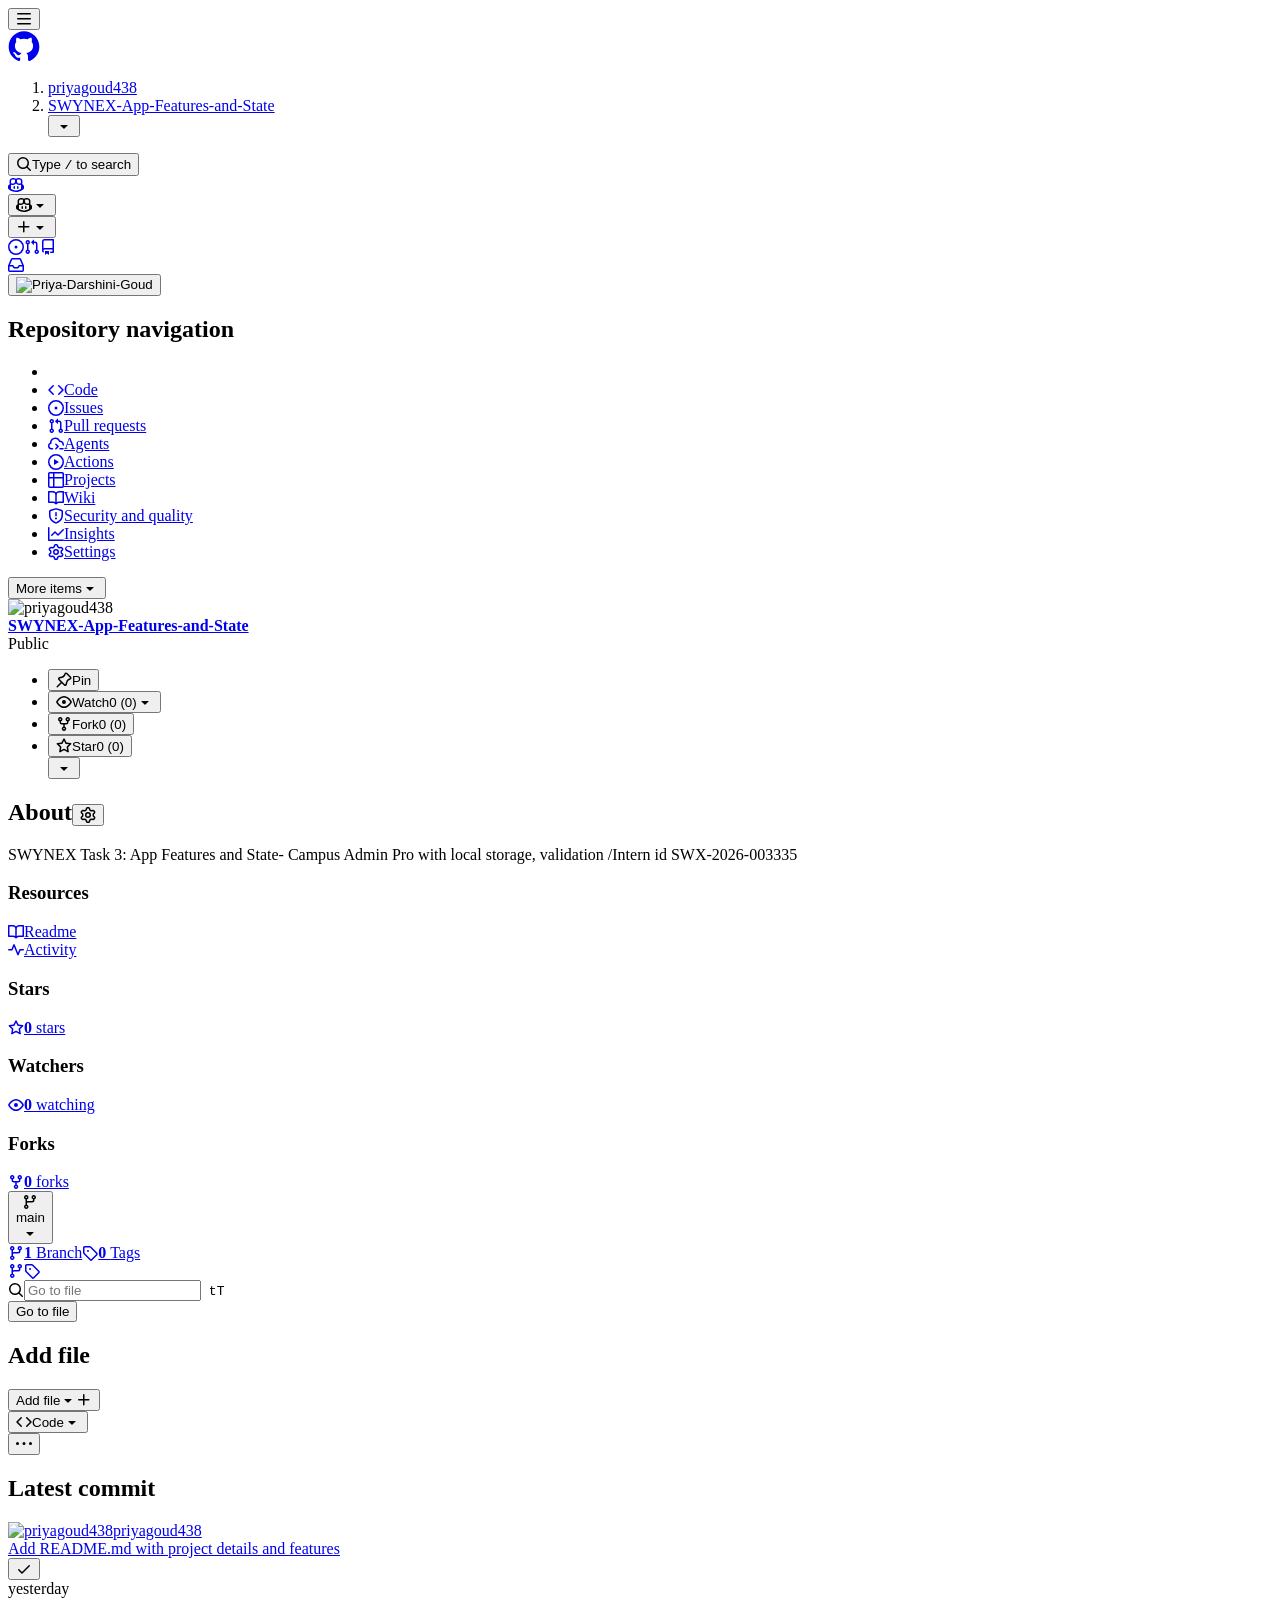
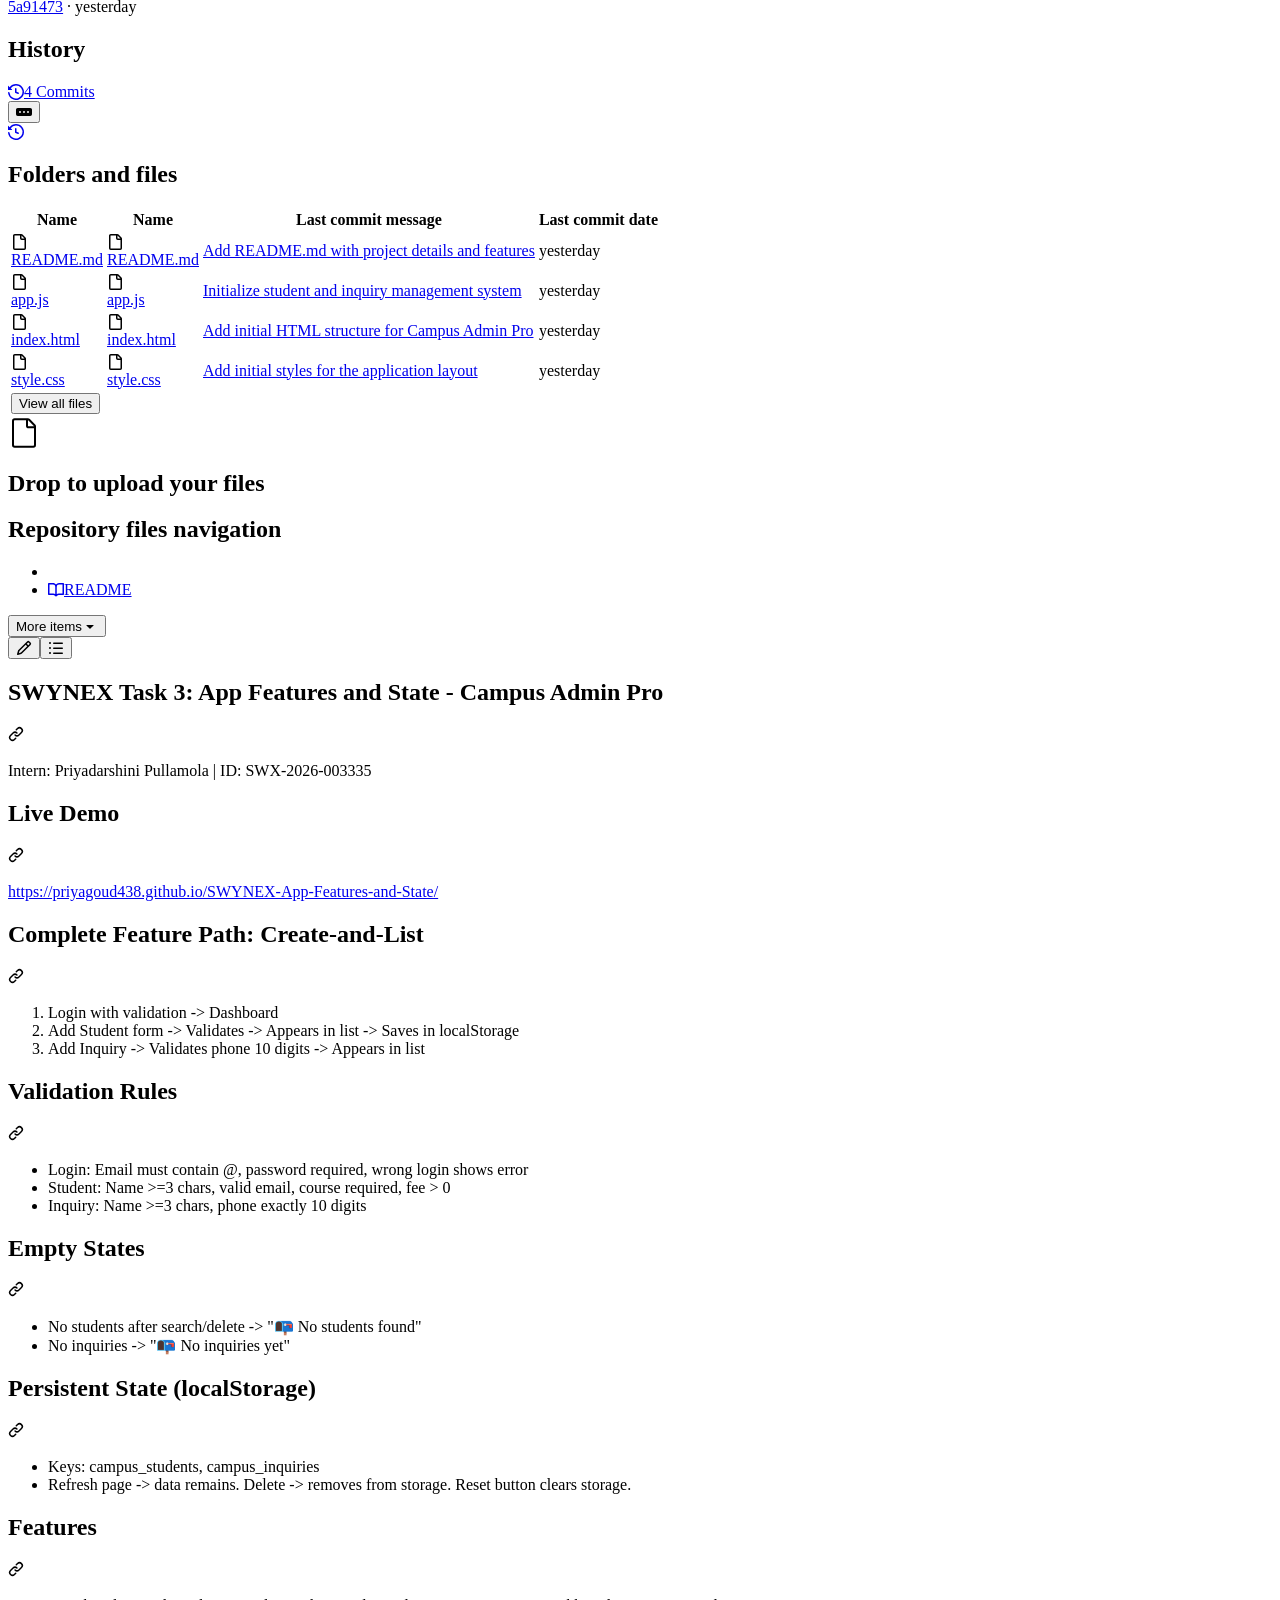
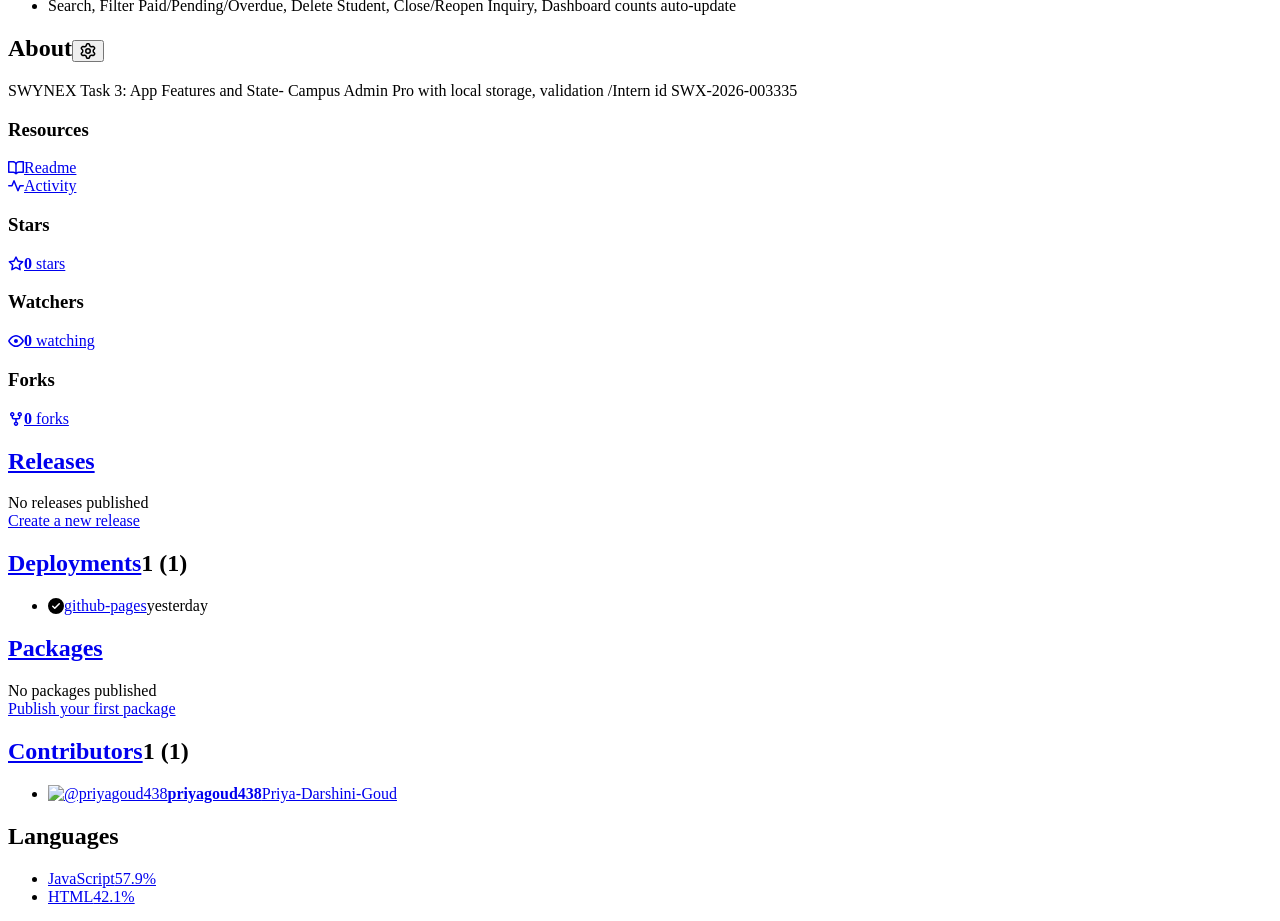
==== index.html @ 412dacb9 "Rename task 3 index.html to index.html" ====
<!DOCTYPE html>
<!-- saved from url=(0061)https://github.com/priyagoud438/SWYNEX-App-Features-and-State -->
<html lang="en" data-render-ssr="false" data-color-mode="auto" data-light-theme="light" data-dark-theme="dark" data-a11y-animated-images="system" data-a11y-link-underlines="true" class="js-focus-visible" data-js-focus-visible=""><head><meta http-equiv="Content-Type" content="text/html; charset=UTF-8"><meta name="viewport" content="width=device-width, initial-scale=1" nonce=""><link rel="preload" as="image" href="./task 3 index_files/209134513"><link rel="preload" as="image" href="./task 3 index_files/209134513(1)"><style data-precedence="github-ui-cascade-layer-order" data-href="github-ui-cascade-layer-order">@layer primer-css-base,primer-react,recipes,properties,tailwind-theme,utilities;</style><link rel="stylesheet" href="./task 3 index_files/index-JVHuKBxQ.css" crossorigin="anonymous" nonce="" data-precedence="default"><link rel="stylesheet" href="./task 3 index_files/light-Az9Ud4P0.css" data-theme="light" crossorigin="anonymous" nonce="" data-precedence="default"><link rel="stylesheet" href="./task 3 index_files/dark-DeeaFiWu.css" data-theme="dark" crossorigin="anonymous" nonce="" data-precedence="default"><link rel="stylesheet" href="./task 3 index_files/index-CFP59paw.css" crossorigin="anonymous" nonce="" data-precedence="default"><link rel="stylesheet" href="./task 3 index_files/index-D-S89MAN.css" crossorigin="anonymous" nonce="" data-precedence="default"><link rel="stylesheet" href="./task 3 index_files/primer-react-CdEtzIRW.css" crossorigin="anonymous" nonce="" data-precedence="default"><link rel="stylesheet" href="./task 3 index_files/index-QDvdD2D2.css" crossorigin="anonymous" nonce="" data-precedence="default"><link rel="stylesheet" href="./task 3 index_files/LazyGlobalSsoBanner-Binsqx9V.css" crossorigin="anonymous" nonce="" data-precedence="default"><link rel="stylesheet" href="./task 3 index_files/IpmBannerBase-Cty3zTqp.css" crossorigin="anonymous" nonce="" data-precedence="default"><link rel="stylesheet" href="./task 3 index_files/disclosure-85VqYB8k.css" crossorigin="anonymous" nonce="" data-precedence="default"><link rel="stylesheet" href="./task 3 index_files/src-CFvXHJMG.css" crossorigin="anonymous" nonce="" data-precedence="default"><link rel="stylesheet" href="./task 3 index_files/GlobalNavLayout-CxNT5_c7.css" crossorigin="anonymous" nonce="" data-precedence="default"><link rel="stylesheet" href="./task 3 index_files/repo-layout-BaOgDBBg.css" crossorigin="anonymous" nonce="" data-precedence="default"><link rel="stylesheet" href="./task 3 index_files/CopyToClipboardIconButton-DhOTGLOK.css" crossorigin="anonymous" nonce="" data-precedence="default"><link rel="stylesheet" href="./task 3 index_files/use-file-tree-tooltip-CnwyIXuU.css" crossorigin="anonymous" nonce="" data-precedence="default"><link rel="stylesheet" href="./task 3 index_files/RefSelector-CvuMZiQI.css" crossorigin="anonymous" nonce="" data-precedence="default"><link rel="stylesheet" href="./task 3 index_files/ReposHeaderRefSelector-B9UxEzc7.css" crossorigin="anonymous" nonce="" data-precedence="default"><link rel="stylesheet" href="./task 3 index_files/repos-file-tree-view-4Z0gRkfs.css" crossorigin="anonymous" nonce="" data-precedence="default"><link rel="stylesheet" href="./task 3 index_files/ScrollMarksContainer-jgZd6-5D.css" crossorigin="anonymous" nonce="" data-precedence="default"><link rel="stylesheet" href="./task 3 index_files/SharedPageLayout-kmFQ-Zzm.css" crossorigin="anonymous" nonce="" data-precedence="default"><link rel="stylesheet" href="./task 3 index_files/InlineAutocomplete-CTgae2KY.css" crossorigin="anonymous" nonce="" data-precedence="default"><link rel="stylesheet" href="./task 3 index_files/LabelPicker-CPVcQHCM.css" crossorigin="anonymous" nonce="" data-precedence="default"><link rel="stylesheet" href="./task 3 index_files/CodeViewHeader-Bqa0zymU.css" crossorigin="anonymous" nonce="" data-precedence="default"><link rel="stylesheet" href="./task 3 index_files/layout-DKvBDqaB.css" crossorigin="anonymous" nonce="" data-precedence="default"><link rel="stylesheet" href="./task 3 index_files/CopilotAppOpenAction-BNJykXth.css" crossorigin="anonymous" nonce="" data-precedence="default"><link rel="stylesheet" href="./task 3 index_files/LinkButton-Cn8HxVbV.css" crossorigin="anonymous" nonce="" data-precedence="default"><link rel="stylesheet" href="./task 3 index_files/CopilotSurvey-CCI7dZZR.css" crossorigin="anonymous" nonce="" data-precedence="default"><link rel="stylesheet" href="./task 3 index_files/CodeViewContextBanners-8D4Z3PZn.css" crossorigin="anonymous" nonce="" data-precedence="default"><link rel="stylesheet" href="./task 3 index_files/AddFileDropdownButton-DAJ6xZPB.css" crossorigin="anonymous" nonce="" data-precedence="default"><link rel="stylesheet" href="./task 3 index_files/ReposOverviewPage-CNmM1lu1.css" crossorigin="anonymous" nonce="" data-precedence="default"><script type="importmap" nonce="">{"imports":{"react":"https://github.githubassets.com/assets/react-fa5e2e82e6e0ecc0.js","react/compiler-runtime":"https://github.githubassets.com/assets/react-compiler-runtime-4610bd6d3de9c049.js","scheduler":"https://github.githubassets.com/assets/scheduler-58b860b049ca307c.js","react-dom":"https://github.githubassets.com/assets/react-dom-c7f52540bb6b77ed.js","react-dom/client":"https://github.githubassets.com/assets/react-dom-client-35b308126995de85.js","react-is":"https://github.githubassets.com/assets/react-is-e0b593954b4706d8.js","react/jsx-dev-runtime":"https://github.githubassets.com/assets/react-jsx-dev-runtime-ea55d68667d559e5.js","react/jsx-runtime":"https://github.githubassets.com/assets/react-jsx-runtime-4915cb0f5b3aff04.js","react-reconciler":"https://github.githubassets.com/assets/react-reconciler-8e99e505c4429605.js"}}</script><meta name="react-profiling" content="0"><link rel="modulepreload" href="https://github.githubassets.com/assets/react-fa5e2e82e6e0ecc0.js" crossorigin="anonymous" nonce=""><link rel="modulepreload" href="https://github.githubassets.com/assets/react-compiler-runtime-4610bd6d3de9c049.js" crossorigin="anonymous" nonce=""><link rel="modulepreload" href="https://github.githubassets.com/assets/scheduler-58b860b049ca307c.js" crossorigin="anonymous" nonce=""><link rel="modulepreload" href="https://github.githubassets.com/assets/react-dom-c7f52540bb6b77ed.js" crossorigin="anonymous" nonce=""><link rel="modulepreload" href="https://github.githubassets.com/assets/react-dom-client-35b308126995de85.js" crossorigin="anonymous" nonce=""><link rel="modulepreload" href="https://github.githubassets.com/assets/react-is-e0b593954b4706d8.js" crossorigin="anonymous" nonce=""><link rel="modulepreload" href="https://github.githubassets.com/assets/react-jsx-runtime-4915cb0f5b3aff04.js" crossorigin="anonymous" nonce=""><link rel="modulepreload" href="https://github.githubassets.com/assets/react-reconciler-8e99e505c4429605.js" crossorigin="anonymous" nonce=""><meta name="release" content="ad9a37a663eb727a42b8bacc5e035cc3a24dd058"><meta name="fetch-nonce" content="v2:65e7993c-0f85-4a4f-bf10-5dc30999c27e"><meta name="theme-color" content="#1e2327"><meta name="color-scheme" content="light dark"><meta name="react-app-name" content="code-view"><meta name="route-pattern" content="/$owner/$repo/" data-datadog-rum-route-pattern=""><meta name="data-router-route-id" content="codeViewRepoRoute"><link rel="mask-icon" href="https://github.githubassets.com/pinned-octocat.svg" color="#000000"><link rel="alternate icon" class="js-site-favicon" type="image/png" href="https://github.githubassets.com/favicons/favicon-dark.png"><link rel="icon" class="js-site-favicon" type="image/svg+xml" href="https://github.githubassets.com/favicons/favicon-dark.svg" data-base-href="https://github.githubassets.com/favicons/favicon"><link rel="apple-touch-icon" href="https://github.githubassets.com/apple-touch-icon.png"><link rel="apple-touch-icon" sizes="180x180" href="https://github.githubassets.com/apple-touch-icon-180x180.png"><meta name="browser-errors-url" content="https://api.github.com/_private/browser/errors?service=ui"><meta name="browser-stats-url" content="https://api.github.com/_private/browser/stats?service=ui"><meta name="octolytics-url" content="https://collector.github.com/github/collect"><link rel="shared-web-socket" href="wss://alive.github.com/_sockets/u/209134513/ws?session=eyJ2IjoiVjMiLCJ1IjoyMDkxMzQ1MTMsInMiOjIzOTU3MDY1MzksImMiOjQxMjEwMjYxMDAsInQiOjE3OTM4NjIwNTl9--83f7f4822b6a72eb48d4e0e91c222a2d242eec398de10328236ecad986b417fc" data-refresh-url="/_alive" data-session-id="2cfc607fdbff712b62b2b5a8ae8e168f5c8bc6c6e0b43a89e06ef9c19fc5adb9"><meta property="csp-nonce" content="JRulTZq6VJ7C6LaX7KLlS8+RYK1WRsoQ"><meta name="ui-service" content="true" nonce=""><meta name="user-login" content="priyagoud438" nonce=""><meta name="octolytics-actor-id" content="209134513" nonce=""><meta name="octolytics-actor-login" content="priyagoud438" nonce=""><meta name="octolytics-actor-hash" content="56130e8e7d70bd9b937090817ebe6b60e16bac2943dcd9aba6d5f6752e090c33" nonce=""><meta name="keyboard-shortcuts-preference" content="all" nonce=""><meta name="hovercards-preference" content="true" nonce=""><meta name="announcement-preference-hovercard" content="true" nonce=""><link rel="modulepreload" href="./task 3 index_files/index-C6wbGfeD.js.download" crossorigin="anonymous" nonce=""><link rel="modulepreload" href="https://github.githubassets.com/assets/rolldown-runtime-C1w6yGGe.js" crossorigin="anonymous" nonce=""><link rel="modulepreload" href="https://github.githubassets.com/assets/primer-react-Bl_tew_I.js" crossorigin="anonymous" nonce=""><link rel="modulepreload" href="https://github.githubassets.com/assets/router-pLy3gkxJ.js" crossorigin="anonymous" nonce=""><link rel="modulepreload" href="https://github.githubassets.com/assets/octicons~index~ClientError~blob-layout~file-tree-layout~tree~global-nav-layout~global-nav-l~dxexi9aw-Kl5ybXWI.js" crossorigin="anonymous" nonce=""><link rel="modulepreload" href="https://github.githubassets.com/assets/global-nav-layout-BT39QxWI.js" crossorigin="anonymous" nonce=""><link rel="modulepreload" href="https://github.githubassets.com/assets/GlobalNavLayout-RcnR4VO9.js" crossorigin="anonymous" nonce=""><link rel="modulepreload" href="https://github.githubassets.com/assets/useMutation-5ndFyaxy.js" crossorigin="anonymous" nonce=""><link rel="modulepreload" href="https://github.githubassets.com/assets/octicons~global-nav-layout~global-nav-layout~repo-layout~tree~repo-overview~layout~blob~bla~c6s3ca4p-D4VYenuY.js" crossorigin="anonymous" nonce=""><link rel="modulepreload" href="https://github.githubassets.com/assets/octicons~global-nav-layout~global-nav-layout~layout~index~tree~tree-delete~repo-overview~la~ca7iy355-BPnSxehh.js" crossorigin="anonymous" nonce=""><link rel="modulepreload" href="https://github.githubassets.com/assets/octicons~global-nav-layout~global-nav-layout~blob~blame~NewAgentTaskButtonContent~VersionsI~e3sdl6ri-BqOnEdqn.js" crossorigin="anonymous" nonce=""><link rel="modulepreload" href="https://github.githubassets.com/assets/octicons~global-nav-layout~global-nav-layout~layout~index~preload-quick-search~quick-search~kgp3o57z-CMtuHPTh.js" crossorigin="anonymous" nonce=""><link rel="modulepreload" href="https://github.githubassets.com/assets/octicons~global-nav-layout~global-nav-layout~layout~index~tree~repo-overview~CodespacesTabR~chtmg182-DwuwLwjz.js" crossorigin="anonymous" nonce=""><link rel="modulepreload" href="https://github.githubassets.com/assets/octicons~global-nav-layout~global-nav-layout~layout~index~tree~repo-overview~layout~blob~bl~nw7eu612-KFjc-ySf.js" crossorigin="anonymous" nonce=""><link rel="modulepreload" href="https://github.githubassets.com/assets/octicons~global-nav-layout~global-nav-layout~layout~index~tree~repo-overview~layout~quick-s~b7k6u3rl-CqG7fRBU.js" crossorigin="anonymous" nonce=""><link rel="modulepreload" href="https://github.githubassets.com/assets/octicons~global-nav-layout~global-nav-layout~layout~GlobalNavUserMenu~CommandPaletteDotcom~~ct1gd1ka-CK_6bErT.js" crossorigin="anonymous" nonce=""><link rel="modulepreload" href="https://github.githubassets.com/assets/octicons~global-nav-layout~global-nav-layout~layout~index~layout~GlobalNavUserMenu~GlobalNa~ln3rilii-C2mxgLG2.js" crossorigin="anonymous" nonce=""><link rel="modulepreload" href="https://github.githubassets.com/assets/octicons~index~ClientError~global-nav-layout~global-nav-layout~SavedSearchesDialog~Feedback~c04mbds1-CPh_PQaY.js" crossorigin="anonymous" nonce=""><link rel="modulepreload" href="https://github.githubassets.com/assets/copilot-chat-types-BQDKnDSV.js" crossorigin="anonymous" nonce=""><link rel="modulepreload" href="https://github.githubassets.com/assets/copilot-local-storage-Cwuc57XX.js" crossorigin="anonymous" nonce=""><link rel="modulepreload" href="https://github.githubassets.com/assets/copilot-auth-token-CYTdlLMi.js" crossorigin="anonymous" nonce=""><link rel="modulepreload" href="https://github.githubassets.com/assets/prompts-DbK3b9Rt.js" crossorigin="anonymous" nonce=""><link rel="modulepreload" href="https://github.githubassets.com/assets/history-D9zLgTFl.js" crossorigin="anonymous" nonce=""><link rel="modulepreload" href="https://github.githubassets.com/assets/use-alive-BI3JUqNK.js" crossorigin="anonymous" nonce=""><link rel="modulepreload" href="https://github.githubassets.com/assets/create-worker-BpPFHu0-.js" crossorigin="anonymous" nonce=""><link rel="modulepreload" href="https://github.githubassets.com/assets/policy-metrics-Pyz2jmv9.js" crossorigin="anonymous" nonce=""><link rel="modulepreload" href="https://github.githubassets.com/assets/eventloop-tasks-CFWmXPuB.js" crossorigin="anonymous" nonce=""><link rel="modulepreload" href="https://github.githubassets.com/assets/use-debounce-DlWwjeBb.js" crossorigin="anonymous" nonce=""><link rel="modulepreload" href="https://github.githubassets.com/assets/GitHubAvatar-CkROiMa0.js" crossorigin="anonymous" nonce=""><link rel="modulepreload" href="https://github.githubassets.com/assets/react-partial-anchor-Ozg9oO7Q.js" crossorigin="anonymous" nonce=""><link rel="modulepreload" href="https://github.githubassets.com/assets/permission-mode-DH4pfpki.js" crossorigin="anonymous" nonce=""><link rel="modulepreload" href="https://github.githubassets.com/assets/agent-api-paths-BZWzXkeg.js" crossorigin="anonymous" nonce=""><link rel="modulepreload" href="https://github.githubassets.com/assets/validation-CEiCzqwW.js" crossorigin="anonymous" nonce=""><link rel="modulepreload" href="https://github.githubassets.com/assets/create-store-Bz2cMwry.js" crossorigin="anonymous" nonce=""><link rel="modulepreload" href="https://github.githubassets.com/assets/typebox-CBpN8WdI.js" crossorigin="anonymous" nonce=""><link rel="modulepreload" href="https://github.githubassets.com/assets/use-media-query-Bgv5IYGL.js" crossorigin="anonymous" nonce=""><link rel="modulepreload" href="https://github.githubassets.com/assets/ItemPicker-B-wav0g1.js" crossorigin="anonymous" nonce=""><link rel="modulepreload" href="https://github.githubassets.com/assets/copilot-chat-events-B-7DdDOI.js" crossorigin="anonymous" nonce=""><link rel="modulepreload" href="https://github.githubassets.com/assets/constants-Dxafue-A.js" crossorigin="anonymous" nonce=""><link rel="modulepreload" href="https://github.githubassets.com/assets/use-local-storage-CV4bVDBD.js" crossorigin="anonymous" nonce=""><link rel="modulepreload" href="https://github.githubassets.com/assets/LazyGlobalSsoBanner-BFAu-9R5.js" crossorigin="anonymous" nonce=""><link rel="modulepreload" href="https://github.githubassets.com/assets/use-web-vitals-B7w0JOPR.js" crossorigin="anonymous" nonce=""><link rel="modulepreload" href="https://github.githubassets.com/assets/use-route-query-hiY0_200.js" crossorigin="anonymous" nonce=""><link rel="modulepreload" href="https://github.githubassets.com/assets/current-owner-repo-CnuCB0E-.js" crossorigin="anonymous" nonce=""><link rel="modulepreload" href="https://github.githubassets.com/assets/docked-page-store-DgCMcMqe.js" crossorigin="anonymous" nonce=""><link rel="modulepreload" href="https://github.githubassets.com/assets/IpmBannerBase-YJ9XqQPB.js" crossorigin="anonymous" nonce=""><link rel="modulepreload" href="https://github.githubassets.com/assets/hpc-Cyk9FJ6l.js" crossorigin="anonymous" nonce=""><link rel="modulepreload" href="https://github.githubassets.com/assets/src-B_Au2oZ4.js" crossorigin="anonymous" nonce=""><link rel="modulepreload" href="https://github.githubassets.com/assets/disclosure-C1fFHmxU.js" crossorigin="anonymous" nonce=""><link rel="modulepreload" href="https://github.githubassets.com/assets/EnterpriseAnnouncementBanner-DH_Hiu9e.js" crossorigin="anonymous" nonce=""><link rel="modulepreload" href="https://github.githubassets.com/assets/UnsafeHTML-C_WRDKAW.js" crossorigin="anonymous" nonce=""><link rel="modulepreload" href="https://github.githubassets.com/assets/sanitize-Dd5skDAB.js" crossorigin="anonymous" nonce=""><link rel="modulepreload" href="https://github.githubassets.com/assets/create-policy-CAmfxIE-.js" crossorigin="anonymous" nonce=""><link rel="modulepreload" href="https://github.githubassets.com/assets/global-nav-layout-Bua2rPvu.js" crossorigin="anonymous" nonce=""><link rel="modulepreload" href="https://github.githubassets.com/assets/repo-layout-B4_vWFhF.js" crossorigin="anonymous" nonce=""><link rel="modulepreload" href="https://github.githubassets.com/assets/layout-CxOyWgI6.js" crossorigin="anonymous" nonce=""><link rel="modulepreload" href="https://github.githubassets.com/assets/octicons~SavedSearchesDialog~layout~index~layout~quick-search~GlobalNavMenu~CreateIssueDial~npjq124f-Bd5PazNb.js" crossorigin="anonymous" nonce=""><link rel="modulepreload" href="https://github.githubassets.com/assets/CopyToClipboardIconButton-C6jn1tpI.js" crossorigin="anonymous" nonce=""><link rel="modulepreload" href="https://github.githubassets.com/assets/VerifiedHTML-B6Mk_yfP.js" crossorigin="anonymous" nonce=""><link rel="modulepreload" href="https://github.githubassets.com/assets/use-app-payload-sy1PIKAi.js" crossorigin="anonymous" nonce=""><link rel="modulepreload" href="https://github.githubassets.com/assets/use-is-platform-nWKX0JY5.js" crossorigin="anonymous" nonce=""><link rel="modulepreload" href="https://github.githubassets.com/assets/use-tree-list-B5pUw77g.js" crossorigin="anonymous" nonce=""><link rel="modulepreload" href="https://github.githubassets.com/assets/EditPermissionsContext-BJWjIyVH.js" crossorigin="anonymous" nonce=""><link rel="modulepreload" href="https://github.githubassets.com/assets/fzy.js-BCdrqZE3.js" crossorigin="anonymous" nonce=""><link rel="modulepreload" href="https://github.githubassets.com/assets/ScreenSize-cGARdFdZ.js" crossorigin="anonymous" nonce=""><link rel="modulepreload" href="https://github.githubassets.com/assets/repos-file-tree-view-2nVXGFJD.js" crossorigin="anonymous" nonce=""><link rel="modulepreload" href="https://github.githubassets.com/assets/octicons~layout~index~tree~tree-delete~repo-overview~layout~file-tree-layout~delete~blob~bl~d7pv9sdz-BC1oUffK.js" crossorigin="anonymous" nonce=""><link rel="modulepreload" href="https://github.githubassets.com/assets/get-scrollable-parent-D58fypQf.js" crossorigin="anonymous" nonce=""><link rel="modulepreload" href="https://github.githubassets.com/assets/use-file-tree-tooltip-BVGMu9V4.js" crossorigin="anonymous" nonce=""><link rel="modulepreload" href="https://github.githubassets.com/assets/ReposHeaderRefSelector-DNwDPbTI.js" crossorigin="anonymous" nonce=""><link rel="modulepreload" href="https://github.githubassets.com/assets/RefSelector-CbKxGCMd.js" crossorigin="anonymous" nonce=""><link rel="modulepreload" href="https://github.githubassets.com/assets/use-is-data-router-enabled-CswDwE9c.js" crossorigin="anonymous" nonce=""><link rel="modulepreload" href="https://github.githubassets.com/assets/use-route-payload-BYLSTUPF.js" crossorigin="anonymous" nonce=""><link rel="modulepreload" href="https://github.githubassets.com/assets/CodeViewBannersContext-DxOpzENm.js" crossorigin="anonymous" nonce=""><link rel="modulepreload" href="https://github.githubassets.com/assets/ScrollMarksContainer-DN4YAZSD.js" crossorigin="anonymous" nonce=""><link rel="modulepreload" href="https://github.githubassets.com/assets/BudgetThresholdBanner-DLS9vD6d.js" crossorigin="anonymous" nonce=""><link rel="modulepreload" href="https://github.githubassets.com/assets/CodeNavContext-APjvFXla.js" crossorigin="anonymous" nonce=""><link rel="modulepreload" href="https://github.githubassets.com/assets/TreePaneContext-6xRH3u9E.js" crossorigin="anonymous" nonce=""><link rel="modulepreload" href="https://github.githubassets.com/assets/SharedPageLayout-C3YUFITF.js" crossorigin="anonymous" nonce=""><link rel="modulepreload" href="https://github.githubassets.com/assets/CodeViewHeader-DyXMoAnT.js" crossorigin="anonymous" nonce=""><link rel="modulepreload" href="https://github.githubassets.com/assets/octicons~tree~repo-overview~layout~CopilotImmersiveEmbedded~ChatAppEmbeddedPartial~TaskChat~lumi3l3c-D4tF_i9r.js" crossorigin="anonymous" nonce=""><link rel="modulepreload" href="https://github.githubassets.com/assets/octicons~tree~repo-overview~layout~CreateIssueDialog~FeaturePreviewDialog~CopilotImmersiveE~e4zknt7z-BPezSEMA.js" crossorigin="anonymous" nonce=""><link rel="modulepreload" href="https://github.githubassets.com/assets/octicons~tree~repo-overview~layout~CopilotRelaunchAnnouncement~CreateIssueDialog~GlobalAgen~b7b5p5ue-CFjfiDAr.js" crossorigin="anonymous" nonce=""><link rel="modulepreload" href="https://github.githubassets.com/assets/use-get-hovercard-attributes-for-type-DNVKJUrb.js" crossorigin="anonymous" nonce=""><link rel="modulepreload" href="https://github.githubassets.com/assets/preferences-CpubMp_8.js" crossorigin="anonymous" nonce=""><link rel="modulepreload" href="https://github.githubassets.com/assets/LabelPicker-CthE8zA1.js" crossorigin="anonymous" nonce=""><link rel="modulepreload" href="https://github.githubassets.com/assets/InlineAutocomplete-DXgBGk0i.js" crossorigin="anonymous" nonce=""><link rel="modulepreload" href="https://github.githubassets.com/assets/input-range-DKsMVU3B.js" crossorigin="anonymous" nonce=""><link rel="modulepreload" href="https://github.githubassets.com/assets/use-emojis-query-B0oYlTJI.js" crossorigin="anonymous" nonce=""><link rel="modulepreload" href="https://github.githubassets.com/assets/fuzzy-score-Dh-D_ftO.js" crossorigin="anonymous" nonce=""><link rel="modulepreload" href="https://github.githubassets.com/assets/fuzzy-filter-t07f7LOm.js" crossorigin="anonymous" nonce=""><link rel="modulepreload" href="https://github.githubassets.com/assets/repo-overview-DoYQjlp-.js" crossorigin="anonymous" nonce=""><link rel="modulepreload" href="https://github.githubassets.com/assets/use-update-ref-info-and-path-D1bcTLKk.js" crossorigin="anonymous" nonce=""><link rel="modulepreload" href="https://github.githubassets.com/assets/CopilotSettingsContext-J26GeK_b.js" crossorigin="anonymous" nonce=""><link rel="modulepreload" href="https://github.githubassets.com/assets/ReposOverviewPage-AFOApuly.js" crossorigin="anonymous" nonce=""><link rel="modulepreload" href="https://github.githubassets.com/assets/octicons~tree~tree-delete~repo-overview~delete~blob~blob-layout~blame~GlobalNavUserMenu~Cre~n67fohjz-CkDXoyLd.js" crossorigin="anonymous" nonce=""><link rel="modulepreload" href="https://github.githubassets.com/assets/octicons~layout~tree~repo-overview~blob~blame~CopilotImmersiveEmbedded~ChatAppEmbeddedParti~k8howlir-BaF8Xuus.js" crossorigin="anonymous" nonce=""><link rel="modulepreload" href="https://github.githubassets.com/assets/octicons~tree~repo-overview~quick-search~CreateIssueDialog~GlobalAgentsMenu~CopilotImmersiv~mbe7nilq-DyTPU67y.js" crossorigin="anonymous" nonce=""><link rel="modulepreload" href="https://github.githubassets.com/assets/CopilotAppOpenAction-zqOam6zG.js" crossorigin="anonymous" nonce=""><link rel="modulepreload" href="https://github.githubassets.com/assets/NewAgentTaskButton-u0XXM7Pw.js" crossorigin="anonymous" nonce=""><link rel="modulepreload" href="https://github.githubassets.com/assets/LinkButton.module-DiFNMvcB.js" crossorigin="anonymous" nonce=""><link rel="modulepreload" href="https://github.githubassets.com/assets/Skeleton-C9GkhIAo.js" crossorigin="anonymous" nonce=""><link rel="modulepreload" href="https://github.githubassets.com/assets/CopilotSurvey-D1khK-TP.js" crossorigin="anonymous" nonce=""><link rel="modulepreload" href="https://github.githubassets.com/assets/copilot-user-BhgJ74kO.js" crossorigin="anonymous" nonce=""><link rel="modulepreload" href="https://github.githubassets.com/assets/CodeViewContextBanners-DbluFiak.js" crossorigin="anonymous" nonce=""><link rel="modulepreload" href="https://github.githubassets.com/assets/LatestCommitContext-Dyau38CM.js" crossorigin="anonymous" nonce=""><link rel="modulepreload" href="https://github.githubassets.com/assets/AddFileDropdownButton-B0uK35Oc.js" crossorigin="anonymous" nonce=""><link rel="modulepreload" href="https://github.githubassets.com/assets/overview-types-FG7fDoUN.js" crossorigin="anonymous" nonce=""><link rel="modulepreload" href="https://github.githubassets.com/assets/error-types-D_wZELAR.js" crossorigin="anonymous" nonce=""><meta name="octolytics-dimension-repository_id" content="1445348995"><meta name="octolytics-dimension-repository_nwo" content="priyagoud438/SWYNEX-App-Features-and-State"><meta name="octolytics-dimension-user_id" content="209134513"><meta name="octolytics-dimension-user_login" content="priyagoud438"><script id="client-env" type="application/json">{"locale":"en","featureFlags":["actions_enable_background_steps","actions_new_hosted_runner_image_select_sizes_and_versions","actions_workflow_language_service_allow_case_function","actions_workflows_react_toggle","agent_author_search_expansion","agent_author_search_expansion_ui_pulls","ahp_v1_wire_protocol","ai_resource_search","alternate_user_config_repo","billing_billable_licenses_cost_center_bucket_fix","billing_budget_expiration","billing_cost_center_list_assigned_resources","billing_discount_threshold_notification","billing_shared_compute_usage","branches_sidebar_layout","ccr_implement_suggestion_refresh","code_quality_enablement_banner_targeting","code_quality_remove_preview","code_view_checks_live_updates","code_view_raf_sticky_lines","code_view_skip_unchanged_wrap_preference","codemirror_inp_optimizations","codespaces_prebuild_region_target_update","coding_agent_third_party_model_ui","copilot-software-factories","copilot_agent_snippy","copilot_api_agentic_issue_marshal_yaml","copilot_automation_continuous_history","copilot_automation_repo_mcp_servers","copilot_automations_pagination","copilot_background_shell_workbench","copilot_base_model_policy_row","copilot_chat_auto_mode_v2","copilot_chat_clear_model_selection_for_default_change","copilot_chat_disable_model_picker_while_streaming","copilot_chat_increase_token_padding","copilot_chat_vision_dotcom_chat_ga_gate","copilot_css_textarea_autosize","copilot_custom_copilots","copilot_custom_copilots_feature_preview","copilot_duplicate_thread","copilot_extensions_removal_on_marketplace","copilot_fix_failed_workflows_all_skus","copilot_hide_hovercard","copilot_immersive_task_hyperlinking","copilot_issue_list_show_more","copilot_managed_settings_validation_file_links","copilot_mission_control_agent_merge_fix_ci","copilot_mission_control_agent_merge_resolve_conflicts","copilot_mission_control_agents_repository_task_detail","copilot_mission_control_agents_task_detail","copilot_mission_control_ahp_diff","copilot_mission_control_ahp_diff_workbench","copilot_mission_control_ahp_local_images","copilot_mission_control_automation_grouping","copilot_mission_control_awps_batching","copilot_mission_control_create_pull_request_client_tool","copilot_mission_control_create_repository_client_tool","copilot_mission_control_early_stop","copilot_mission_control_environment_task_destination_startup","copilot_mission_control_environments_web_kickoff","copilot_mission_control_independent_mode_controls","copilot_mission_control_messaging_app_dm_steering","copilot_mission_control_needs_attention","copilot_mission_control_pinned_tasks","copilot_mission_control_reasoning_effort","copilot_mission_control_reserved_sandbox_tasks","copilot_mission_control_reuse_project_workspace","copilot_mission_control_sandbox_request_image_override","copilot_mission_control_session_client_attribution","copilot_mission_control_task_alive_updates","copilot_mission_control_task_sharing","copilot_mission_control_use_api_gateway","copilot_org_policy_page_focus_mode","copilot_policy_ui_refresh","copilot_pr_chat_thread_persistence","copilot_quick_chat_default_chat_scope","copilot_quick_chat_project_sessions","copilot_quick_chat_recent_artifact_sessions","copilot_share_active_subthread","copilot_spaces_ga","copilot_spaces_individual_policies_ga","copilot_swe_agent_authorization_status_ui","copilot_swe_agent_automation_completed_trigger","copilot_swe_agent_automation_failed_trigger","copilot_swe_agent_automation_repository_owned","copilot_swe_agent_automation_resource_scoped_writes","copilot_swe_agent_code_scanning_alert_trigger","copilot_swe_agent_dependabot_alert_trigger","copilot_swe_agent_discussion_comment_trigger","copilot_swe_agent_discussion_opened_trigger","copilot_swe_agent_discussion_updated_trigger","copilot_swe_agent_hide_model_picker_if_only_auto","copilot_swe_agent_issue_assigned_trigger","copilot_swe_agent_issue_closed_trigger","copilot_swe_agent_issue_comment_trigger","copilot_swe_agent_issue_labeled_trigger","copilot_swe_agent_issue_reopened_trigger","copilot_swe_agent_merge_conflict_trigger","copilot_swe_agent_pr_comment_model_picker","copilot_swe_agent_pull_request_assigned_trigger","copilot_swe_agent_pull_request_closed_trigger","copilot_swe_agent_pull_request_comment_trigger","copilot_swe_agent_pull_request_converted_to_draft_trigger","copilot_swe_agent_pull_request_labeled_trigger","copilot_swe_agent_pull_request_merged_trigger","copilot_swe_agent_pull_request_opened_trigger","copilot_swe_agent_pull_request_ready_for_review_trigger","copilot_swe_agent_pull_request_reopened_trigger","copilot_swe_agent_pull_request_review_dismissed_trigger","copilot_swe_agent_pull_request_review_requested_trigger","copilot_swe_agent_pull_request_review_submitted_trigger","copilot_swe_agent_pull_request_review_thread_resolved_trigger","copilot_swe_agent_pull_request_review_thread_unresolved_trigger","copilot_swe_agent_pull_request_synchronize_trigger","copilot_swe_agent_secret_scanning_alert_trigger","copilot_swe_agent_sub_issue_added_trigger","copilot_swe_agent_use_subagents","copilot_task_api_github_rest_style","copilot_task_scoped_alive_channel","copilot_token_based_billing","copilot_unconfigured_is_inherited","copilot_user_can_upgrade_plan_field","datadog_rum","datadog_rum_custom_metrics","fgpat_permissions_selector_redesign","glc_code_quality_repo_settings_workflow_config","global_issues_filtered_list_layout","global_nav_user_menu_fetch_on_intent","hyperspace_2025_logged_out_batch_1","hyperspace_2025_logged_out_batch_2","hyperspace_2025_logged_out_batch_3","in_product_messaging_datadog_monitoring","ipm_ubb_individual_budget_banner","issue_fields_multi_select","issue_inline_avatars","issue_relative_time_micro","issues_hide_closed_sub_issues","issues_index_query_persistence","issues_lazy_load_comment_box_suggestions","issues_react_chrome_container_query_fix","issues_react_include_bots_in_pickers","issues_react_ui_feedback","issues_structural_quick_filter_updates","labels_archiving","labels_archiving_info","landing_pages_ninetailed","lifecycle_label_name_updates","marketing_cookie_consent_banner","marketing_pages_search_explore_provider","memex_default_issue_create_repository","memex_live_update_hovercard","memex_mwl_filter_field_delimiter","memex_remove_deprecated_type_issue","memex_roadmap_drag_style","merge_queue_restricted_pushers_warning","merge_status_header_feedback","milestone_closed_issues_prioritization","new_batched_queries_hook","notifyd_issue_custom_subscription_events_notify","octocaptcha_origin_optimization","one_copilot_chat_owner_split_picker","one_copilot_chat_queue_submit_while_reconnecting","one_copilot_grouped_tool_calls","one_copilot_simplified_environment_picker","pr_unified_on_empty_side","primer_react_css_anchor_positioning","primer_react_merged_forwarded_refs","primer_react_timeline_list_semantics","prs_contextual_comment_controls","prs_copilot_app_open_action","prs_copilot_assignee_session_indicator","prs_css_anchor_positioning","prs_overview_for_you_refresh","prx_files","pull_request_file_tree_prefetch_on_hover_50ms","pull_request_files_virtualization","pull_request_persister","pull_request_stacks_auto_merge_stack_permission","pull_request_stacks_copy_links","pull_request_stacks_navigation_shortcuts","pull_request_virtualization_image_estimate","pull_request_virtualization_loader_batching","pull_request_virtualization_scroll_compensation","pull_request_virtualization_scroll_intent","pull_requests_deferred_highlight_fallback","pull_requests_persistent_whitespace_preferences","pull_requests_stacks_view_ui","pull_requests_stacks_view_ui_checks","pull_requests_structural_quick_filter_updates","react_blob_isolate_code_lines","react_blob_ssr_content_visibility","react_data_router_nonblocking_revalidation","react_data_router_tanstack_allowed","react_query_props_with_key","react_sandbox_future_tanstack","repo_app_turbo","repo_deployments_sidebar_layout","repo_issues_sidebar_layout","repo_pulls_dashboard_surface","repo_releases_and_tags_sidebar_layout","repos_contributors_limited_default_range","repository_suggester_elastic_search","rulesets_actor_list_editor","sample_network_conn_type","scribe_artifacts_api","scribe_artifacts_html","secret_scanning_public_monitoring_hide_preview_labels","secret_scanning_public_monitoring_hide_validity_coming_soon","security_center_artifact_filters_popover","see_who_reacted","selector_observer_skip_detached_adds","semantic_similarity_duplicate_issue_detection","session_logs_ungroup_reasoning_text","set_sha256_on_repo_creation_form","site_banner_desktop_copilot_app","site_copilot_consolidation_page","site_ghca_pixel_mona","site_github_app_ga_page","site_github_app_ga_page_highlight","site_github_app_mobile_native_share","site_global_banner_ghe_copilot","site_global_banner_technology_partner_of_the_year_2026","site_homepage_refresh_2026","site_landing_pages_stable_canvas_position","speculation_rules_ui_service","suggest_custom_property_values_copilot","suppress_automated_browser_vitals","swp_forms_disable_octocaptcha","thread_resolution_reason","track_notifications_settings_usage","trusted_types_policies","trusted_types_worker","turbo_link_eligibility_optimization","ui_commands_fast_modal_check","ui_route_code_view","ui_route_repos","ui_service_code_view_budget_banner_eligibility","ui_service_code_view_overview_data","ui_service_eligible","unified_batch_pr_comments","universe26_banners_post_on-d","update_issue_suggestions","viewscreen_sandbox","warn_inaccessible_attachments","webp_support","workstream_plugin_bootstrap"],"githubDomain":"https://github.com","login":"priyagoud438","uiComputeCohort":"treatment","copilotApiOverrideUrl":"https://api.individual.githubcopilot.com"}</script><script id="datadog-rum-config" type="application/json">{"version":1,"applicationId":"851db457-c3a9-463b-b2e5-906d1ef37118","clientToken":"[base64]","site":"datadoghq.com","service":"github-ui","env":"production","proxyUrl":"https://api.github.com/_private/browser/rum","sessionSampleRate":100,"profilingSampleRate":0,"remoteConfiguration":{"id":"98395865-d221-4f97-80fe-bfb0d289ce72"}}</script><link rel="modulepreload" as="script" crossorigin="" href="https://github.githubassets.com/assets/setup-CqnQR7b7.js"><link rel="modulepreload" as="script" crossorigin="" href="https://github.githubassets.com/assets/datadog-rum-B2wclD5p.js"><link rel="modulepreload" as="script" crossorigin="" href="https://github.githubassets.com/assets/include-fragment-CqOtmJhd.js"><link rel="modulepreload" as="script" crossorigin="" href="https://github.githubassets.com/assets/main-CGpxcQ8Z.js"><link rel="modulepreload" as="script" crossorigin="" href="https://github.githubassets.com/assets/handlingStack-BhumBGMg.js"><link rel="modulepreload" as="script" crossorigin="" href="https://github.githubassets.com/assets/main-Bh7rnDCv.js"><link rel="modulepreload" as="script" crossorigin="" href="https://github.githubassets.com/assets/GlobalNavMenu-Cib3WDYz.js"><link rel="modulepreload" as="script" crossorigin="" href="https://github.githubassets.com/assets/octicons~blob~blame~quick-search~GlobalNavUserMenu~GlobalNavMenu~CreateIssueDialog~CopilotI~okkcqede-B4n0-HGe.js"><link rel="stylesheet" crossorigin="" href="./task 3 index_files/GlobalNavMenu-4nJJ6jNI.css"><link rel="modulepreload" as="script" crossorigin="" href="https://github.githubassets.com/assets/GlobalNavUserMenu-hWw6CHUX.js"><link rel="modulepreload" as="script" crossorigin="" href="https://github.githubassets.com/assets/octicons~GlobalNavUserMenu~AccountSwitchDialog~SignOutIcon~LogoGithubIcon~GraphBarHorizonta~cbehst11-anINy3sK.js"><link rel="modulepreload" as="script" crossorigin="" href="https://github.githubassets.com/assets/octicons~layout~index~preload-quick-search~quick-search~GlobalNavUserMenu~AccountSwitchDial~ftzuyifv-bYPoV5pH.js"><link rel="modulepreload" as="script" crossorigin="" href="https://github.githubassets.com/assets/LoadingSkeleton-DdZfMcGw.js"><link rel="modulepreload" as="script" crossorigin="" href="https://github.githubassets.com/assets/use-stable-random-C7TNACIp.js"><link rel="stylesheet" crossorigin="" href="./task 3 index_files/LoadingSkeleton-Da6NX0pO.css"><link rel="modulepreload" as="script" crossorigin="" href="https://github.githubassets.com/assets/ErrorDialog-CsQO9OZ8.js"><link rel="stylesheet" crossorigin="" href="./task 3 index_files/GlobalNavUserMenu-CmF72_HA.css"><link rel="modulepreload" as="script" crossorigin="" href="https://github.githubassets.com/assets/hovercards-provider-DFQuEsW0.js"><link rel="modulepreload" as="script" crossorigin="" href="https://github.githubassets.com/assets/hovercards-CCNstzV1.js"><link rel="stylesheet" crossorigin="" href="./task 3 index_files/hovercards-provider-Dgbzjm3l.css"><link rel="modulepreload" as="script" crossorigin="" href="https://github.githubassets.com/assets/AccountSwitchDialog-CApkWVaQ.js"><link rel="stylesheet" crossorigin="" href="./task 3 index_files/AccountSwitchDialog-DeNELORu.css"><link rel="modulepreload" as="script" crossorigin="" href="https://github.githubassets.com/assets/ShortcutsDialogContent-C4_V76Ib.js"><link rel="modulepreload" as="script" crossorigin="" href="https://github.githubassets.com/assets/ui-commands-internal-D6uTiK9Z.js"><link rel="stylesheet" crossorigin="" href="./task 3 index_files/ShortcutsDialogContent-DAD9ViFJ.css"><link rel="modulepreload" as="script" crossorigin="" href="https://github.githubassets.com/assets/CopilotImmersiveEmbedded-rVdi9tuM.js"><link rel="modulepreload" as="script" crossorigin="" href="https://github.githubassets.com/assets/useQueries-CYVqazNj.js"><link rel="modulepreload" as="script" crossorigin="" href="https://github.githubassets.com/assets/CopilotAvatar-BUMhKcuN.js"><link rel="stylesheet" crossorigin="" href="./task 3 index_files/CopilotAvatar-C-5E1kBN.css"><link rel="modulepreload" as="script" crossorigin="" href="https://github.githubassets.com/assets/octicons~CreateIssueDialog~CopilotImmersiveEmbedded~QuoteIcon~MultiSelectIcon~ListOrderedIc~c0x8staw-D_HE_85E.js"><link rel="modulepreload" as="script" crossorigin="" href="https://github.githubassets.com/assets/octicons~CreateIssueDialog~CopilotImmersiveEmbedded~TriangleRightIcon~StrikethroughIcon~Shi~g9svw36w-DGIPgkxk.js"><link rel="modulepreload" as="script" crossorigin="" href="https://github.githubassets.com/assets/octicons~layout~index~preload-quick-search~quick-search~CopilotRelaunchAnnouncement~CreateI~d6tkbm79-C1AC1nfw.js"><link rel="modulepreload" as="script" crossorigin="" href="https://github.githubassets.com/assets/octicons~layout~index~CreateIssueDialog~CopilotImmersiveEmbedded~ChatAppEmbeddedPartial~Com~ff62xgmi-DUjXHUho.js"><link rel="modulepreload" as="script" crossorigin="" href="https://github.githubassets.com/assets/octicons~CreateIssueDialog~GlobalAgentsMenu~CopilotImmersiveEmbedded~ChatAppEmbeddedPartial~jvv1mkfq-GRi2cEuF.js"><link rel="modulepreload" as="script" crossorigin="" href="https://github.githubassets.com/assets/octicons~CopilotImmersiveEmbedded~UnverifiedIcon~ReportIcon~MinimizeIcon~IssueTracksIcon~Ha~e4cxaeyg-BhTMRvCq.js"><link rel="modulepreload" as="script" crossorigin="" href="https://github.githubassets.com/assets/octicons~CopilotImmersiveEmbedded~ChatAppEmbeddedPartial~WebCommitDialog~BlobEditor~TaskCha~ekqcm9jm-DUJBC4GQ.js"><link rel="modulepreload" as="script" crossorigin="" href="https://github.githubassets.com/assets/octicons~CopilotImmersiveEmbedded~ChatAppEmbeddedPartial~CommandPaletteDotcom~TaskChat~View~m35ja8rs-Bhjd7eYT.js"><link rel="modulepreload" as="script" crossorigin="" href="https://github.githubassets.com/assets/octicons~layout~index~Pulls~Issues~preload-quick-search~quick-search~CreateIssueDialog~Copi~hyjp71kt-S3F9mvs0.js"><link rel="modulepreload" as="script" crossorigin="" href="https://github.githubassets.com/assets/dist-L5BCMnbm.js"><link rel="modulepreload" as="script" crossorigin="" href="https://github.githubassets.com/assets/utils-DQXPMGP1.js"><link rel="modulepreload" as="script" crossorigin="" href="https://github.githubassets.com/assets/LabelWithLink-BWVj1LD7.js"><link rel="stylesheet" crossorigin="" href="./task 3 index_files/LabelWithLink-BRyloEbu.css"><link rel="modulepreload" as="script" crossorigin="" href="https://github.githubassets.com/assets/js-yaml-C8EVS4TU.js"><link rel="modulepreload" as="script" crossorigin="" href="https://github.githubassets.com/assets/CodeMirror-CLlcgeIo.js"><link rel="modulepreload" as="script" crossorigin="" href="https://github.githubassets.com/assets/dist-o7ER_J2X.js"><link rel="modulepreload" as="script" crossorigin="" href="https://github.githubassets.com/assets/dist-lru_dle3.js"><link rel="modulepreload" as="script" crossorigin="" href="https://github.githubassets.com/assets/dist-Cp0pB63-.js"><link rel="modulepreload" as="script" crossorigin="" href="https://github.githubassets.com/assets/dist-CAgDrlbr.js"><link rel="modulepreload" as="script" crossorigin="" href="https://github.githubassets.com/assets/firefox-empty-editor-caret-C7-qNRZN.js"><link rel="modulepreload" as="script" crossorigin="" href="https://github.githubassets.com/assets/use-unified-file-select-CBIckRdL.js"><link rel="stylesheet" crossorigin="" href="./task 3 index_files/use-unified-file-select-Br5SLoD3.css"><link rel="modulepreload" as="script" crossorigin="" href="https://github.githubassets.com/assets/CopilotChatContext-Badp9Wry.js"><link rel="modulepreload" as="script" crossorigin="" href="https://github.githubassets.com/assets/custom-copilots-helpers-CQcSVBV9.js"><link rel="modulepreload" as="script" crossorigin="" href="https://github.githubassets.com/assets/tiny-invariant-DwNv8SVB.js"><link rel="modulepreload" as="script" crossorigin="" href="https://github.githubassets.com/assets/diff-parts-Bzjj5N-w.js"><link rel="stylesheet" crossorigin="" href="./task 3 index_files/diff-parts-B-FLnceP.css"><link rel="modulepreload" as="script" crossorigin="" href="https://github.githubassets.com/assets/_getTag-Oc1dnwPa.js"><link rel="modulepreload" as="script" crossorigin="" href="https://github.githubassets.com/assets/react-observable-DYBJe0AS.js"><link rel="modulepreload" as="script" crossorigin="" href="https://github.githubassets.com/assets/copilot-chat-message-streamer-Dda8k-yN.js"><link rel="stylesheet" crossorigin="" href="./task 3 index_files/CopilotChatContext-Cr9OqWFb.css"><link rel="modulepreload" as="script" crossorigin="" href="https://github.githubassets.com/assets/use-issue-pr-state--OMILfFw.js"><link rel="modulepreload" as="script" crossorigin="" href="https://github.githubassets.com/assets/isPlainObject-DiqFwPun.js"><link rel="modulepreload" as="script" crossorigin="" href="https://github.githubassets.com/assets/_getPrototype-BZazSdfD.js"><link rel="modulepreload" as="script" crossorigin="" href="https://github.githubassets.com/assets/set-inner-html-CivAAscy.js"><link rel="modulepreload" as="script" crossorigin="" href="https://github.githubassets.com/assets/keysIn-CsdZGqoP.js"><link rel="modulepreload" as="script" crossorigin="" href="https://github.githubassets.com/assets/use-mention-suggestions-Fq0tiRcO.js"><link rel="stylesheet" crossorigin="" href="./task 3 index_files/use-mention-suggestions-Cyli6m1a.css"><link rel="stylesheet" crossorigin="" href="./task 3 index_files/use-issue-pr-state-D2GoFG5G.css"><link rel="modulepreload" as="script" crossorigin="" href="https://github.githubassets.com/assets/SessionLoadingIndicator-sh-oSGVS.js"><link rel="modulepreload" as="script" crossorigin="" href="https://github.githubassets.com/assets/WithShimmerEffect-B4YnEnjR.js"><link rel="stylesheet" crossorigin="" href="./task 3 index_files/WithShimmerEffect-BJK7MsGe.css"><link rel="modulepreload" as="script" crossorigin="" href="https://github.githubassets.com/assets/get-leading-visual-icon-attributes-Ce2v6db1.js"><link rel="modulepreload" as="script" crossorigin="" href="https://github.githubassets.com/assets/fetch-BAIebhBL.js"><link rel="modulepreload" as="script" crossorigin="" href="https://github.githubassets.com/assets/notice-dismissal-xsJ9I1uU.js"><link rel="stylesheet" crossorigin="" href="./task 3 index_files/notice-dismissal-DFsQhCKK.css"><link rel="modulepreload" as="script" crossorigin="" href="https://github.githubassets.com/assets/generate-sso-url-BSdpJQOr.js"><link rel="modulepreload" as="script" crossorigin="" href="https://github.githubassets.com/assets/instruction-rules-publisher-iV82CjGk.js"><link rel="stylesheet" crossorigin="" href="./task 3 index_files/get-leading-visual-icon-attributes-DpnyWzY0.css"><link rel="modulepreload" as="script" crossorigin="" href="https://github.githubassets.com/assets/use-prefers-reduced-motion-DYZacW-t.js"><link rel="modulepreload" as="script" crossorigin="" href="https://github.githubassets.com/assets/use-resize-observer-D_mR7PmD.js"><link rel="modulepreload" as="script" crossorigin="" href="https://github.githubassets.com/assets/CopilotAnimation-Do7qkMHy.js"><link rel="stylesheet" crossorigin="" href="./task 3 index_files/CopilotAnimation-CVp7DxIV.css"><link rel="modulepreload" as="script" crossorigin="" href="https://github.githubassets.com/assets/libesm-1fps9sOY.js"><link rel="stylesheet" crossorigin="" href="./task 3 index_files/SessionLoadingIndicator-NDyxemPh.css"><link rel="modulepreload" as="script" crossorigin="" href="https://github.githubassets.com/assets/UserProblemStatementMessage-Ba6AGEpC.js"><link rel="modulepreload" as="script" crossorigin="" href="https://github.githubassets.com/assets/pluralize-Bgf6_wUF.js"><link rel="stylesheet" crossorigin="" href="./task 3 index_files/UserProblemStatementMessage-DYYSQ4TL.css"><link rel="modulepreload" as="script" crossorigin="" href="https://github.githubassets.com/assets/TaskChat-tZm_5ICS.js"><link rel="modulepreload" as="script" crossorigin="" href="https://github.githubassets.com/assets/ContextualGlobalSsoBanner-CwwQKlBd.js"><link rel="modulepreload" as="script" crossorigin="" href="https://github.githubassets.com/assets/cookie-BwqwyaI0.js"><link rel="modulepreload" as="script" crossorigin="" href="https://github.githubassets.com/assets/SidebarPageLayout-C7e1ob9l.js"><link rel="stylesheet" crossorigin="" href="./task 3 index_files/SidebarPageLayout-C2wsKC0h.css"><link rel="modulepreload" as="script" crossorigin="" href="https://github.githubassets.com/assets/use-sso-change-detection-Vv9-Wmul.js"><link rel="stylesheet" crossorigin="" href="./task 3 index_files/TaskChat-CZPL3k-K.css"><link rel="modulepreload" as="script" crossorigin="" href="https://github.githubassets.com/assets/BetaLabel-B-i4TCVy.js"><link rel="modulepreload" as="script" crossorigin="" href="https://github.githubassets.com/assets/use-is-safari-PNExQQGr.js"><link rel="modulepreload" as="script" crossorigin="" href="https://github.githubassets.com/assets/use-latest-commit-ChXJnQtX.js"><link rel="modulepreload" as="script" crossorigin="" href="https://github.githubassets.com/assets/md2html-UbekepNu.js"><link rel="modulepreload" as="script" crossorigin="" href="https://github.githubassets.com/assets/quotes-Clo4kZc5.js"><link rel="modulepreload" as="script" crossorigin="" href="https://github.githubassets.com/assets/use-comment-mutations-DsBBvXE2.js"><link rel="modulepreload" as="script" crossorigin="" href="https://github.githubassets.com/assets/UnblockUserFromOrgDialog-BAVvMWw-.js"><link rel="stylesheet" crossorigin="" href="./task 3 index_files/UnblockUserFromOrgDialog-tfxTFZNg.css"><link rel="modulepreload" as="script" crossorigin="" href="https://github.githubassets.com/assets/subDays-CgWXPrUJ.js"><link rel="modulepreload" as="script" crossorigin="" href="https://github.githubassets.com/assets/DatePicker-BxVQ2_Zg.js"><link rel="stylesheet" crossorigin="" href="./task 3 index_files/DatePicker-qgjT3IPQ.css"><link rel="modulepreload" as="script" crossorigin="" href="https://github.githubassets.com/assets/ReadOnlyConversationNotice-BhRzb8Wf.js"><link rel="stylesheet" crossorigin="" href="./task 3 index_files/ReadOnlyConversationNotice-W2RgO72E.css"><link rel="modulepreload" as="script" crossorigin="" href="https://github.githubassets.com/assets/use-feature-flag-BD2zW4s6.js"><link rel="stylesheet" crossorigin="" href="./task 3 index_files/use-feature-flag-DHpU104S.css"><link rel="modulepreload" as="script" crossorigin="" href="https://github.githubassets.com/assets/TaskLeadingVisual-BzwUoWHO.js"><link rel="stylesheet" crossorigin="" href="./task 3 index_files/TaskLeadingVisual-dR9f84DZ.css"><link rel="modulepreload" as="script" crossorigin="" href="https://github.githubassets.com/assets/Panel-BoH8PWOd.js"><link rel="stylesheet" crossorigin="" href="./task 3 index_files/Panel-s5EJusc2.css"><link rel="modulepreload" as="script" crossorigin="" href="https://github.githubassets.com/assets/memoize-D0Um74y9.js"><link rel="modulepreload" as="script" crossorigin="" href="https://github.githubassets.com/assets/Title-CBnazGpK.js"><link rel="stylesheet" crossorigin="" href="./task 3 index_files/Title-EU58KY-V.css"><link rel="modulepreload" as="script" crossorigin="" href="https://github.githubassets.com/assets/use-sticky-observer-B_IMNbgT.js"><link rel="modulepreload" as="script" crossorigin="" href="https://github.githubassets.com/assets/SpacesOwnerDropdown-DEk8hQOl.js"><link rel="stylesheet" crossorigin="" href="./task 3 index_files/SpacesOwnerDropdown-UwSvB4-I.css"><link rel="modulepreload" as="script" crossorigin="" href="https://github.githubassets.com/assets/fuzzy-filter-BH2d_8Lm.js"><link rel="modulepreload" as="script" crossorigin="" href="https://github.githubassets.com/assets/queries-DTeLLtkk.js"><link rel="stylesheet" crossorigin="" href="./task 3 index_files/CopilotImmersiveEmbedded-Dn8cWZHW.css"><link rel="modulepreload" as="script" crossorigin="" href="https://github.githubassets.com/assets/rehype-highlight-BspDbm1Z.js"><link rel="modulepreload" as="script" crossorigin="" href="https://github.githubassets.com/assets/lowlight-OjXY5-__.js"><title>priyagoud438/SWYNEX-App-Features-and-State: SWYNEX Task 3: App Features and State- Campus Admin Pro with local storage, validation /Intern id SWX-2026-003335</title><meta name="current-repo-nwo" content="priyagoud438/SWYNEX-App-Features-and-State" nonce=""><meta name="github-code-view-meta-stats" id="github-code-view-meta-stats" data-hydrostats="publish"></head><body><!--$--><!--$--><div><div style="min-height:101vh"><header aria-label="Global navigation menu" data-component="Stack" class="GlobalNav styles-module_gNfHta_appHeader prc-Stack-Stack-UQ9k6" data-gap="none" data-direction="vertical" data-align="stretch" data-wrap="nowrap" data-justify="start" data-padding="none"><div data-component="Stack" class="prc-Stack-Stack-UQ9k6" data-direction="horizontal" data-align="center" data-wrap="nowrap" data-justify="center" data-padding="none"><div data-testid="top-nav-left" data-component="Stack" class="styles-module_gNfHta_left styles-module_gNfHta_withLocalNavigation prc-Stack-Stack-UQ9k6" data-gap="condensed" data-direction="horizontal" data-align="stretch" data-wrap="nowrap" data-justify="start" data-padding="normal"><div data-loading-wrapper="true"><button data-component="IconButton" type="button" aria-haspopup="dialog" class="prc-Button-ButtonBase-9n-Xk styles-module_gNfHta_appHeaderButton prc-Button-IconButton-fyge7" data-loading="false" data-no-visuals="true" data-size="medium" data-variant="invisible" aria-labelledby="_R_5d4b36_"><svg data-component="Octicon" aria-hidden="true" focusable="false" class="octicon octicon-three-bars" viewBox="0 0 16 16" width="16" height="16" fill="currentColor" display="inline-block" overflow="visible" style="vertical-align:text-bottom"><path d="M1 2.75A.75.75 0 0 1 1.75 2h12.5a.75.75 0 0 1 0 1.5H1.75A.75.75 0 0 1 1 2.75Zm0 5A.75.75 0 0 1 1.75 7h12.5a.75.75 0 0 1 0 1.5H1.75A.75.75 0 0 1 1 7.75ZM1.75 12h12.5a.75.75 0 0 1 0 1.5H1.75a.75.75 0 0 1 0-1.5Z"></path></svg></button></div><span class="prc-TooltipV2-Tooltip-tLeuB" data-direction="s" data-component="Tooltip" aria-hidden="true" id="_R_5d4b36_" popover="auto">Open menu</span><div class="d-none"></div><a data-component="IconButton" type="button" class="prc-Button-ButtonBase-9n-Xk styles-module_iipd_W_appHeaderHome prc-Button-IconButton-fyge7" data-loading="false" data-no-visuals="true" data-size="medium" data-variant="invisible" aria-labelledby="_R_6d4b36_" href="https://github.com/"><svg data-component="Octicon" aria-hidden="true" focusable="false" class="octicon octicon-mark-github" viewBox="0 0 24 24" width="32" height="32" fill="currentColor" display="inline-block" overflow="visible" style="vertical-align:text-bottom"><path d="M10.226 17.284c-2.965-.36-5.054-2.493-5.054-5.256 0-1.123.404-2.336 1.078-3.144-.292-.741-.247-2.314.09-2.965.898-.112 2.111.36 2.83 1.01.853-.269 1.752-.404 2.853-.404 1.1 0 1.999.135 2.807.382.696-.629 1.932-1.1 2.83-.988.315.606.36 2.179.067 2.942.72.854 1.101 2 1.101 3.167 0 2.763-2.089 4.852-5.098 5.234.763.494 1.28 1.572 1.28 2.807v2.336c0 .674.561 1.056 1.235.786 4.066-1.55 7.255-5.615 7.255-10.646C23.5 6.188 18.334 1 11.978 1 5.62 1 .5 6.188.5 12.545c0 4.986 3.167 9.12 7.435 10.669.606.225 1.19-.18 1.19-.786V20.63a2.9 2.9 0 0 1-1.078.224c-1.483 0-2.359-.808-2.987-2.313-.247-.607-.517-.966-1.034-1.033-.27-.023-.359-.135-.359-.27 0-.27.45-.471.898-.471.652 0 1.213.404 1.797 1.235.45.651.921.943 1.483.943.561 0 .92-.202 1.437-.719.382-.381.674-.718.944-.943"></path></svg></a><span class="prc-TooltipV2-Tooltip-tLeuB" data-direction="s" data-component="Tooltip" aria-hidden="true" popover="auto"><span id="_R_6d4b36_">Homepage <span class="prc-src-InternalVisuallyHidden-2YaI6">(<!-- -->g then d<!-- -->)</span></span><span class="prc-TooltipV2-KeybindingHintContainer-Ymj-3 prc-TooltipV2-HasTextBefore-fdOXj" aria-hidden="true" data-component="Tooltip.KeybindingHintContainer"><kbd class="prc-KeybindingHint-KeybindingHint-qpYIs prc-Text-Text-9mHv3" data-component="KeybindingHint" data-testid="keybinding-hint"><span class="prc-components-Chord-DdhWN prc-components-ChordOnEmphasis-O-4BS prc-components-ChordSmall-c-P-x prc-Text-Text-9mHv3" data-component="Text" data-kbd-chord="true"> <span class="prc-src-InternalVisuallyHidden-2YaI6">g</span><span aria-hidden="true">G</span></span><span class="prc-src-InternalVisuallyHidden-2YaI6">then</span> <span class="prc-components-Chord-DdhWN prc-components-ChordOnEmphasis-O-4BS prc-components-ChordSmall-c-P-x prc-Text-Text-9mHv3" data-component="Text" data-kbd-chord="true"> <span class="prc-src-InternalVisuallyHidden-2YaI6">d</span><span aria-hidden="true">D</span></span></kbd></span></span><div class="d-none"></div></div><div data-testid="top-nav-center" data-component="Stack" class="styles-module_gNfHta_center styles-module_gNfHta_withLocalNavigation prc-Stack-Stack-UQ9k6" data-gap="condensed" data-direction="horizontal" data-align="stretch" data-wrap="nowrap" data-justify="start" data-padding="normal"><nav class="styles-module_iipd_W_contextRegion prc-Breadcrumbs-BreadcrumbsBase-3Gb-B" aria-label="Breadcrumbs" data-overflow="menu" data-variant="normal" data-component="Breadcrumbs"><ol class="prc-Breadcrumbs-BreadcrumbsList-BKjpe"><li class="prc-Breadcrumbs-ItemWrapper-k0NLn"><a class="styles-module_iipd_W_contextCrumb prc-Breadcrumbs-Item-jcraJ" data-component="Breadcrumbs.Item" href="https://github.com/priyagoud438"><span class="">priyagoud438</span></a></li><li class="prc-Breadcrumbs-ItemWrapper-k0NLn"><a class="styles-module_iipd_W_contextCrumb styles-module_iipd_W_contextCrumbLast styles-module_iipd_W_repoPickerCrumb prc-Breadcrumbs-Item-jcraJ active" aria-current="page" data-component="Breadcrumbs.Item" href="https://github.com/priyagoud438/SWYNEX-App-Features-and-State" data-status="active">SWYNEX-App-Features-and-State</a><div class="d-none"></div><button data-component="IconButton" type="button" aria-haspopup="true" aria-expanded="false" tabindex="0" class="prc-Button-ButtonBase-9n-Xk styles-module_iipd_W_contextCrumb styles-module_iipd_W_repoPickerDropdownButton prc-Button-IconButton-fyge7" data-loading="false" data-no-visuals="true" data-size="small" data-variant="invisible" aria-labelledby="_r_5a_" id="_r_58_" style="anchor-name: --anchored-overlay-anchor-_r_59_;"><svg data-component="Octicon" aria-hidden="true" focusable="false" class="octicon octicon-triangle-down" viewBox="0 0 16 16" width="16" height="16" fill="currentColor" display="inline-block" overflow="visible" style="vertical-align: text-bottom;"><path d="m4.427 7.427 3.396 3.396a.25.25 0 0 0 .354 0l3.396-3.396A.25.25 0 0 0 11.396 7H4.604a.25.25 0 0 0-.177.427Z"></path></svg></button><span class="prc-TooltipV2-Tooltip-tLeuB" data-direction="s" data-component="Tooltip" aria-hidden="true" popover="auto"><span id="_r_5a_">Switch repository<span class="prc-src-InternalVisuallyHidden-2YaI6">(alt shift r)</span></span><span class="prc-TooltipV2-KeybindingHintContainer-Ymj-3 prc-TooltipV2-HasTextBefore-fdOXj" aria-hidden="true" data-component="Tooltip.KeybindingHintContainer"><kbd class="prc-KeybindingHint-KeybindingHint-qpYIs prc-Text-Text-9mHv3" data-component="KeybindingHint" data-testid="keybinding-hint"><span class="prc-components-Chord-DdhWN prc-components-ChordOnEmphasis-O-4BS prc-components-ChordSmall-c-P-x prc-Text-Text-9mHv3" data-component="Text" data-kbd-chord="true"> <span class="prc-src-InternalVisuallyHidden-2YaI6">alt</span><span aria-hidden="true">Alt</span> <span class="prc-src-InternalVisuallyHidden-2YaI6">shift</span><span aria-hidden="true">⇧</span> <span class="prc-src-InternalVisuallyHidden-2YaI6">r</span><span aria-hidden="true">R</span></span></kbd></span></span></li></ol></nav><div class="Search-module_mT1eDG_searchButtonGroup prc-ButtonGroup-ButtonGroup-vFUrY" data-component="ButtonGroup"><div class="prc-ButtonGroup-Item-PqvDl"><button data-component="Button" type="button" aria-label="Open quick search dialog, type / to search" class="prc-Button-ButtonBase-9n-Xk styles-module_gNfHta_appHeaderButton Search-module_mT1eDG_searchButton" data-loading="false" data-size="medium" data-variant="invisible"><span data-component="buttonContent" data-align="center" class="prc-Button-ButtonContent-Iohp5"><span data-component="leadingVisual" class="prc-Button-Visual-YNt2F prc-Button-LeadingVisual-UySKu prc-Button-VisualWrap-E4cnq"><svg data-component="Octicon" aria-hidden="true" focusable="false" class="octicon octicon-search" viewBox="0 0 16 16" width="16" height="16" fill="currentColor" display="inline-block" overflow="visible" style="vertical-align:text-bottom"><path d="M10.68 11.74a6 6 0 0 1-7.922-8.982 6 6 0 0 1 8.982 7.922l3.04 3.04a.749.749 0 0 1-.326 1.275.749.749 0 0 1-.734-.215ZM11.5 7a4.499 4.499 0 1 0-8.997 0A4.499 4.499 0 0 0 11.5 7Z"></path></svg></span><span data-component="text" class="prc-Button-Label-FWkx3"><span class="Search-module_mT1eDG_placeholder Search-module_mT1eDG_text Search-module_mT1eDG_value">Type <kbd class="Search-module_mT1eDG_kbd">/</kbd> to search</span></span></span></button></div><div class="prc-ButtonGroup-Item-PqvDl"></div></div><div class="d-none"></div></div><div data-testid="top-nav-right" data-component="Stack" class="styles-module_gNfHta_right styles-module_gNfHta_withLocalNavigation styles-module_gNfHta_rightWithResponsiveCreateButton prc-Stack-Stack-UQ9k6" data-gap="condensed" data-direction="horizontal" data-align="center" data-wrap="nowrap" data-justify="start" data-padding="normal"><div data-testid="top-bar-actions" data-component="Stack" class="prc-Stack-Stack-UQ9k6" data-gap="condensed" data-direction="horizontal" data-align="center" data-wrap="nowrap" data-justify="start" data-padding="none"><div class="hide-sm hide-md"><div class="CopilotItems-module_V6fXDW_Wrapper"><div class="prc-ButtonGroup-ButtonGroup-vFUrY" data-component="ButtonGroup"><div class="prc-ButtonGroup-Item-PqvDl"><a data-component="IconButton" type="button" class="prc-Button-ButtonBase-9n-Xk styles-module_gNfHta_appHeaderButton prc-Button-IconButton-fyge7" data-loading="false" data-no-visuals="true" data-size="medium" data-variant="invisible" aria-labelledby="_R_5a9t4b36_" href="https://github.com/copilot"><svg data-component="Octicon" aria-hidden="true" focusable="false" class="octicon octicon-copilot" viewBox="0 0 16 16" width="16" height="16" fill="currentColor" display="inline-block" overflow="visible" style="vertical-align:text-bottom"><path d="M7.998 15.035c-4.562 0-7.873-2.914-7.998-3.749V9.338c.085-.628.677-1.686 1.588-2.065.013-.07.024-.143.036-.218.029-.183.06-.384.126-.612-.201-.508-.254-1.084-.254-1.656 0-.87.128-1.769.693-2.484.579-.733 1.494-1.124 2.724-1.261 1.206-.134 2.262.034 2.944.765.05.053.096.108.139.165.044-.057.094-.112.143-.165.682-.731 1.738-.899 2.944-.765 1.23.137 2.145.528 2.724 1.261.566.715.693 1.614.693 2.484 0 .572-.053 1.148-.254 1.656.066.228.098.429.126.612.012.076.024.148.037.218.924.385 1.522 1.471 1.591 2.095v1.872c0 .766-3.351 3.795-8.002 3.795Zm0-1.485c2.28 0 4.584-1.11 5.002-1.433V7.862l-.023-.116c-.49.21-1.075.291-1.727.291-1.146 0-2.059-.327-2.71-.991A3.222 3.222 0 0 1 8 6.303a3.24 3.24 0 0 1-.544.743c-.65.664-1.563.991-2.71.991-.652 0-1.236-.081-1.727-.291l-.023.116v4.255c.419.323 2.722 1.433 5.002 1.433ZM6.762 2.83c-.193-.206-.637-.413-1.682-.297-1.019.113-1.479.404-1.713.7-.247.312-.369.789-.369 1.554 0 .793.129 1.171.308 1.371.162.181.519.379 1.442.379.853 0 1.339-.235 1.638-.54.315-.322.527-.827.617-1.553.117-.935-.037-1.395-.241-1.614Zm4.155-.297c-1.044-.116-1.488.091-1.681.297-.204.219-.359.679-.242 1.614.091.726.303 1.231.618 1.553.299.305.784.54 1.638.54.922 0 1.28-.198 1.442-.379.179-.2.308-.578.308-1.371 0-.765-.123-1.242-.37-1.554-.233-.296-.693-.587-1.713-.7Z"></path><path d="M6.25 9.037a.75.75 0 0 1 .75.75v1.501a.75.75 0 0 1-1.5 0V9.787a.75.75 0 0 1 .75-.75Zm4.25.75v1.501a.75.75 0 0 1-1.5 0V9.787a.75.75 0 0 1 1.5 0Z"></path></svg></a><span class="prc-TooltipV2-Tooltip-tLeuB" data-direction="s" data-component="Tooltip" aria-hidden="true" id="_R_5a9t4b36_" popover="auto">Chat with Copilot</span></div><div class="prc-ButtonGroup-Item-PqvDl"><div class="d-none"></div><button data-component="ActionMenu.Button" type="button" aria-label="Open Copilot…" aria-haspopup="true" aria-expanded="false" tabindex="0" class="prc-Button-ButtonBase-9n-Xk styles-module_gNfHta_appHeaderButton CopilotItems-module_V6fXDW_CopilotMenu" data-loading="false" data-size="medium" data-variant="invisible" id="_R_aa9t4b36_" style="anchor-name: --anchored-overlay-anchor-_R_1qa9t4b36H1_;"><span data-component="buttonContent" data-align="center" class="prc-Button-ButtonContent-Iohp5"><span data-component="leadingVisual" class="prc-Button-Visual-YNt2F prc-Button-LeadingVisual-UySKu prc-Button-VisualWrap-E4cnq"><svg data-component="Octicon" aria-hidden="true" focusable="false" class="octicon octicon-copilot" viewBox="0 0 16 16" width="16" height="16" fill="currentColor" display="inline-block" overflow="visible" style="vertical-align:text-bottom"><path d="M7.998 15.035c-4.562 0-7.873-2.914-7.998-3.749V9.338c.085-.628.677-1.686 1.588-2.065.013-.07.024-.143.036-.218.029-.183.06-.384.126-.612-.201-.508-.254-1.084-.254-1.656 0-.87.128-1.769.693-2.484.579-.733 1.494-1.124 2.724-1.261 1.206-.134 2.262.034 2.944.765.05.053.096.108.139.165.044-.057.094-.112.143-.165.682-.731 1.738-.899 2.944-.765 1.23.137 2.145.528 2.724 1.261.566.715.693 1.614.693 2.484 0 .572-.053 1.148-.254 1.656.066.228.098.429.126.612.012.076.024.148.037.218.924.385 1.522 1.471 1.591 2.095v1.872c0 .766-3.351 3.795-8.002 3.795Zm0-1.485c2.28 0 4.584-1.11 5.002-1.433V7.862l-.023-.116c-.49.21-1.075.291-1.727.291-1.146 0-2.059-.327-2.71-.991A3.222 3.222 0 0 1 8 6.303a3.24 3.24 0 0 1-.544.743c-.65.664-1.563.991-2.71.991-.652 0-1.236-.081-1.727-.291l-.023.116v4.255c.419.323 2.722 1.433 5.002 1.433ZM6.762 2.83c-.193-.206-.637-.413-1.682-.297-1.019.113-1.479.404-1.713.7-.247.312-.369.789-.369 1.554 0 .793.129 1.171.308 1.371.162.181.519.379 1.442.379.853 0 1.339-.235 1.638-.54.315-.322.527-.827.617-1.553.117-.935-.037-1.395-.241-1.614Zm4.155-.297c-1.044-.116-1.488.091-1.681.297-.204.219-.359.679-.242 1.614.091.726.303 1.231.618 1.553.299.305.784.54 1.638.54.922 0 1.28-.198 1.442-.379.179-.2.308-.578.308-1.371 0-.765-.123-1.242-.37-1.554-.233-.296-.693-.587-1.713-.7Z"></path><path d="M6.25 9.037a.75.75 0 0 1 .75.75v1.501a.75.75 0 0 1-1.5 0V9.787a.75.75 0 0 1 .75-.75Zm4.25.75v1.501a.75.75 0 0 1-1.5 0V9.787a.75.75 0 0 1 1.5 0Z"></path></svg></span></span><span data-component="trailingAction" class="prc-Button-Visual-YNt2F prc-Button-VisualWrap-E4cnq"><svg data-component="Octicon" aria-hidden="true" focusable="false" class="octicon octicon-triangle-down" viewBox="0 0 16 16" width="16" height="16" fill="currentColor" display="inline-block" overflow="visible" style="vertical-align:text-bottom"><path d="m4.427 7.427 3.396 3.396a.25.25 0 0 0 .354 0l3.396-3.396A.25.25 0 0 0 11.396 7H4.604a.25.25 0 0 0-.177.427Z"></path></svg></span></button></div></div></div></div><div class="CopilotImmersiveEmbedded-module_HN4xjG_CopilotChatContainer" data-testid="copilot-immersive-embedded-header-button"></div><div class="styles-module_gNfHta_itemDivider hide-sm hide-md"></div><button data-component="ActionMenu.Button" type="button" aria-haspopup="true" aria-expanded="false" tabindex="0" class="prc-Button-ButtonBase-9n-Xk GlobalCreateMenu-module_rqT3-q_actionMenuButton GlobalCreateMenu-module_rqT3-q_responsiveCreateMenu hide-sm" data-loading="false" data-size="medium" data-variant="invisible" aria-labelledby="global-create-menu-tooltip-_R_pt4b36_" id="_R_2pt4b36_" style="anchor-name: --anchored-overlay-anchor-_R_1ept4b36H1_;"><span data-component="buttonContent" data-align="center" class="prc-Button-ButtonContent-Iohp5"><span data-component="leadingVisual" class="prc-Button-Visual-YNt2F prc-Button-LeadingVisual-UySKu prc-Button-VisualWrap-E4cnq"><svg data-component="Octicon" aria-hidden="true" focusable="false" class="octicon octicon-plus" viewBox="0 0 16 16" width="16" height="16" fill="currentColor" display="inline-block" overflow="visible" style="vertical-align:text-bottom"><path d="M7.75 2a.75.75 0 0 1 .75.75V7h4.25a.75.75 0 0 1 0 1.5H8.5v4.25a.75.75 0 0 1-1.5 0V8.5H2.75a.75.75 0 0 1 0-1.5H7V2.75A.75.75 0 0 1 7.75 2Z"></path></svg></span></span><span data-component="trailingAction" class="prc-Button-Visual-YNt2F prc-Button-VisualWrap-E4cnq"><svg data-component="Octicon" aria-hidden="true" focusable="false" class="octicon octicon-triangle-down" viewBox="0 0 16 16" width="16" height="16" fill="currentColor" display="inline-block" overflow="visible" style="vertical-align:text-bottom"><path d="m4.427 7.427 3.396 3.396a.25.25 0 0 0 .354 0l3.396-3.396A.25.25 0 0 0 11.396 7H4.604a.25.25 0 0 0-.177.427Z"></path></svg></span></button><span class="prc-TooltipV2-Tooltip-tLeuB" data-direction="s" data-component="Tooltip" aria-hidden="true" id="global-create-menu-tooltip-_R_pt4b36_" popover="auto">Create new...</span><div data-component="Stack" class="hide-sm hide-md prc-Stack-Stack-UQ9k6" data-gap="condensed" data-direction="horizontal" data-align="center" data-wrap="nowrap" data-justify="start" data-padding="none"><a data-component="IconButton" type="button" class="prc-Button-ButtonBase-9n-Xk styles-module_gNfHta_appHeaderButton prc-Button-IconButton-fyge7" data-loading="false" data-no-visuals="true" data-size="medium" data-variant="invisible" aria-labelledby="_R_b1t4b36_" href="https://github.com/issues"><svg data-component="Octicon" aria-hidden="true" focusable="false" class="octicon octicon-issue-opened" viewBox="0 0 16 16" width="16" height="16" fill="currentColor" display="inline-block" overflow="visible" style="vertical-align:text-bottom"><path d="M8 9.5a1.5 1.5 0 1 0 0-3 1.5 1.5 0 0 0 0 3Z"></path><path d="M8 0a8 8 0 1 1 0 16A8 8 0 0 1 8 0ZM1.5 8a6.5 6.5 0 1 0 13 0 6.5 6.5 0 0 0-13 0Z"></path></svg></a><span class="prc-TooltipV2-Tooltip-tLeuB" data-direction="s" data-component="Tooltip" aria-hidden="true" id="_R_b1t4b36_" popover="auto">All issues</span><a data-component="IconButton" class="prc-Button-ButtonBase-9n-Xk styles-module_gNfHta_appHeaderButton prc-Button-IconButton-fyge7" data-loading="false" data-no-visuals="true" data-size="medium" data-variant="invisible" aria-labelledby="_R_d1t4b36_" href="https://github.com/pulls"><svg data-component="Octicon" aria-hidden="true" focusable="false" class="octicon octicon-git-pull-request" viewBox="0 0 16 16" width="16" height="16" fill="currentColor" display="inline-block" overflow="visible" style="vertical-align:text-bottom"><path d="M1.5 3.25a2.25 2.25 0 1 1 3 2.122v5.256a2.251 2.251 0 1 1-1.5 0V5.372A2.25 2.25 0 0 1 1.5 3.25Zm5.677-.177L9.573.677A.25.25 0 0 1 10 .854V2.5h1A2.5 2.5 0 0 1 13.5 5v5.628a2.251 2.251 0 1 1-1.5 0V5a1 1 0 0 0-1-1h-1v1.646a.25.25 0 0 1-.427.177L7.177 3.427a.25.25 0 0 1 0-.354ZM3.75 2.5a.75.75 0 1 0 0 1.5.75.75 0 0 0 0-1.5Zm0 9.5a.75.75 0 1 0 0 1.5.75.75 0 0 0 0-1.5Zm8.25.75a.75.75 0 1 0 1.5 0 .75.75 0 0 0-1.5 0Z"></path></svg></a><span class="prc-TooltipV2-Tooltip-tLeuB" data-direction="s" data-component="Tooltip" aria-hidden="true" id="_R_d1t4b36_" popover="auto">All pull requests</span><a data-component="IconButton" class="prc-Button-ButtonBase-9n-Xk styles-module_gNfHta_appHeaderButton prc-Button-IconButton-fyge7" data-loading="false" data-no-visuals="true" data-size="medium" data-variant="invisible" aria-labelledby="_R_f1t4b36_" href="https://github.com/repos"><svg data-component="Octicon" aria-hidden="true" focusable="false" class="octicon octicon-repo" viewBox="0 0 16 16" width="16" height="16" fill="currentColor" display="inline-block" overflow="visible" style="vertical-align:text-bottom"><path d="M2 2.5A2.5 2.5 0 0 1 4.5 0h8.75a.75.75 0 0 1 .75.75v12.5a.75.75 0 0 1-.75.75h-2.5a.75.75 0 0 1 0-1.5h1.75v-2h-8a1 1 0 0 0-.714 1.7.75.75 0 1 1-1.072 1.05A2.495 2.495 0 0 1 2 11.5Zm10.5-1h-8a1 1 0 0 0-1 1v6.708A2.486 2.486 0 0 1 4.5 9h8ZM5 12.25a.25.25 0 0 1 .25-.25h3.5a.25.25 0 0 1 .25.25v3.25a.25.25 0 0 1-.4.2l-1.45-1.087a.249.249 0 0 0-.3 0L5.4 15.7a.25.25 0 0 1-.4-.2Z"></path></svg></a><span class="prc-TooltipV2-Tooltip-tLeuB" data-direction="s" data-component="Tooltip" aria-hidden="true" id="_R_f1t4b36_" popover="auto">All repositories</span><div class="d-none"></div></div></div><a data-component="IconButton" type="button" class="prc-Button-ButtonBase-9n-Xk styles-module_gNfHta_appHeaderButton prc-Button-IconButton-fyge7" data-loading="false" data-no-visuals="true" data-size="medium" data-variant="invisible" aria-labelledby="_R_at4b36_" href="https://github.com/notifications"><svg data-component="Octicon" aria-hidden="true" focusable="false" class="octicon octicon-inbox" viewBox="0 0 16 16" width="16" height="16" fill="currentColor" display="inline-block" overflow="visible" style="vertical-align:text-bottom"><path d="M2.8 2.06A1.75 1.75 0 0 1 4.41 1h7.18c.7 0 1.333.417 1.61 1.06l2.74 6.395c.04.093.06.194.06.295v4.5A1.75 1.75 0 0 1 14.25 15H1.75A1.75 1.75 0 0 1 0 13.25v-4.5c0-.101.02-.202.06-.295Zm1.61.44a.25.25 0 0 0-.23.152L1.887 8H4.75a.75.75 0 0 1 .6.3L6.625 10h2.75l1.275-1.7a.75.75 0 0 1 .6-.3h2.863L11.82 2.652a.25.25 0 0 0-.23-.152Zm10.09 7h-2.875l-1.275 1.7a.75.75 0 0 1-.6.3h-3.5a.75.75 0 0 1-.6-.3L4.375 9.5H1.5v3.75c0 .138.112.25.25.25h12.5a.25.25 0 0 0 .25-.25Z"></path></svg></a><span class="prc-TooltipV2-Tooltip-tLeuB" data-direction="s" data-component="Tooltip" aria-hidden="true" popover="auto"><span id="_R_at4b36_">You have no unread notifications<span class="prc-src-InternalVisuallyHidden-2YaI6">(<!-- -->g then n<!-- -->)</span></span><span class="prc-TooltipV2-KeybindingHintContainer-Ymj-3 prc-TooltipV2-HasTextBefore-fdOXj" aria-hidden="true" data-component="Tooltip.KeybindingHintContainer"><kbd class="prc-KeybindingHint-KeybindingHint-qpYIs prc-Text-Text-9mHv3" data-component="KeybindingHint" data-testid="keybinding-hint"><span class="prc-components-Chord-DdhWN prc-components-ChordOnEmphasis-O-4BS prc-components-ChordSmall-c-P-x prc-Text-Text-9mHv3" data-component="Text" data-kbd-chord="true"> <span class="prc-src-InternalVisuallyHidden-2YaI6">g</span><span aria-hidden="true">G</span></span><span class="prc-src-InternalVisuallyHidden-2YaI6">then</span> <span class="prc-components-Chord-DdhWN prc-components-ChordOnEmphasis-O-4BS prc-components-ChordSmall-c-P-x prc-Text-Text-9mHv3" data-component="Text" data-kbd-chord="true"> <span class="prc-src-InternalVisuallyHidden-2YaI6">n</span><span aria-hidden="true">N</span></span></kbd></span></span><div class="d-none"></div><div class="GlobalNavUserMenu-module_Y1V8rq_container"><button data-component="IconButton" type="button" aria-haspopup="menu" data-login="priyagoud438" class="prc-Button-ButtonBase-9n-Xk GlobalNavUserMenu-module_Y1V8rq_anchor prc-Button-IconButton-fyge7" data-loading="false" data-no-visuals="true" data-size="medium" data-variant="invisible" aria-labelledby="_R_1bt4b36_"><img data-component="Avatar" class="prc-Avatar-Avatar-0xaUi" alt="Priya-Darshini-Goud" width="32" height="32" style="--avatarSize-regular:32px" src="./task 3 index_files/209134513" data-testid="github-avatar"></button><span class="prc-TooltipV2-Tooltip-tLeuB" data-direction="s" data-component="Tooltip" aria-hidden="true" id="_R_1bt4b36_" popover="auto">Open user navigation menu</span></div></div></div><h2 class="prc-src-InternalVisuallyHidden-2YaI6">Repository navigation</h2><nav class="prc-components-UnderlineWrapper-eT-Yj prc-UnderlineNav-UnderlineWrapper-GWONT LocalNavigation-module_gsahca_LocalNavigation" aria-label="Repository" data-variant="inset" data-overflow-mode="wrap" data-hide-icons-breakpoint="medium" data-has-overflow="true"><ul class="prc-UnderlineNav-ItemsList-oj8gN prc-components-UnderlineItemList-xKlKC" role="list"><li role="presentation" aria-hidden="true" class="prc-UnderlineNav-WrapSpacer--aLgz"></li><li class="prc-UnderlineNav-UnderlineNavItem-syRjR"><a aria-current="page" data-tab-item="code" data-react-nav="code-view" data-react-nav-anchor="code-view-repo-link" class="prc-components-UnderlineItem-7fP-n active" href="https://github.com/priyagoud438/SWYNEX-App-Features-and-State" data-status="active"><span data-component="icon"><svg data-component="Octicon" aria-hidden="true" focusable="false" class="octicon octicon-code" viewBox="0 0 16 16" width="16" height="16" fill="currentColor" display="inline-block" overflow="visible" style="vertical-align:text-bottom"><path d="m11.28 3.22 4.25 4.25a.75.75 0 0 1 0 1.06l-4.25 4.25a.749.749 0 0 1-1.275-.326.749.749 0 0 1 .215-.734L13.94 8l-3.72-3.72a.749.749 0 0 1 .326-1.275.749.749 0 0 1 .734.215Zm-6.56 0a.751.751 0 0 1 1.042.018.751.751 0 0 1 .018 1.042L2.06 8l3.72 3.72a.749.749 0 0 1-.326 1.275.749.749 0 0 1-.734-.215L.47 8.53a.75.75 0 0 1 0-1.06Z"></path></svg></span><span data-component="text" data-content="Code">Code</span></a></li><li class="prc-UnderlineNav-UnderlineNavItem-syRjR"><a data-tab-item="issues" data-react-nav="repo" data-prefetch="moderate" class="prc-components-UnderlineItem-7fP-n" href="https://github.com/priyagoud438/SWYNEX-App-Features-and-State/issues"><span data-component="icon"><svg data-component="Octicon" aria-hidden="true" focusable="false" class="octicon octicon-issue-opened" viewBox="0 0 16 16" width="16" height="16" fill="currentColor" display="inline-block" overflow="visible" style="vertical-align:text-bottom"><path d="M8 9.5a1.5 1.5 0 1 0 0-3 1.5 1.5 0 0 0 0 3Z"></path><path d="M8 0a8 8 0 1 1 0 16A8 8 0 0 1 8 0ZM1.5 8a6.5 6.5 0 1 0 13 0 6.5 6.5 0 0 0-13 0Z"></path></svg></span><span data-component="text" data-content="Issues">Issues</span></a></li><li class="prc-UnderlineNav-UnderlineNavItem-syRjR"><a data-tab-item="pull-requests" data-react-nav="repo" data-prefetch="moderate" class="prc-components-UnderlineItem-7fP-n" href="https://github.com/priyagoud438/SWYNEX-App-Features-and-State/pulls"><span data-component="icon"><svg data-component="Octicon" aria-hidden="true" focusable="false" class="octicon octicon-git-pull-request" viewBox="0 0 16 16" width="16" height="16" fill="currentColor" display="inline-block" overflow="visible" style="vertical-align:text-bottom"><path d="M1.5 3.25a2.25 2.25 0 1 1 3 2.122v5.256a2.251 2.251 0 1 1-1.5 0V5.372A2.25 2.25 0 0 1 1.5 3.25Zm5.677-.177L9.573.677A.25.25 0 0 1 10 .854V2.5h1A2.5 2.5 0 0 1 13.5 5v5.628a2.251 2.251 0 1 1-1.5 0V5a1 1 0 0 0-1-1h-1v1.646a.25.25 0 0 1-.427.177L7.177 3.427a.25.25 0 0 1 0-.354ZM3.75 2.5a.75.75 0 1 0 0 1.5.75.75 0 0 0 0-1.5Zm0 9.5a.75.75 0 1 0 0 1.5.75.75 0 0 0 0-1.5Zm8.25.75a.75.75 0 1 0 1.5 0 .75.75 0 0 0-1.5 0Z"></path></svg></span><span data-component="text" data-content="Pull requests">Pull requests</span></a></li><li class="prc-UnderlineNav-UnderlineNavItem-syRjR"><a data-tab-item="agents" data-react-nav="repo" data-prefetch="moderate" class="prc-components-UnderlineItem-7fP-n" href="https://github.com/priyagoud438/SWYNEX-App-Features-and-State/agents?author=priyagoud438"><span data-component="icon"><svg data-component="Octicon" aria-hidden="true" focusable="false" class="octicon octicon-agent" viewBox="0 0 16 16" width="16" height="16" fill="currentColor" display="inline-block" overflow="visible" style="vertical-align:text-bottom"><path d="M14.5 8.9v-.052A2.956 2.956 0 0 0 11.542 5.9a.815.815 0 0 1-.751-.501l-.145-.348A3.496 3.496 0 0 0 7.421 2.9h-.206a3.754 3.754 0 0 0-3.736 4.118l.011.121a.822.822 0 0 1-.619.879A1.81 1.81 0 0 0 1.5 9.773v.14c0 1.097.89 1.987 1.987 1.987H4.5a.75.75 0 0 1 0 1.5H3.487A3.487 3.487 0 0 1 0 9.913v-.14C0 8.449.785 7.274 1.963 6.75A5.253 5.253 0 0 1 7.215 1.4h.206a4.992 4.992 0 0 1 4.586 3.024A4.455 4.455 0 0 1 16 8.848V8.9a.75.75 0 0 1-1.5 0Z"></path><path d="m8.38 7.67 2.25 2.25a.749.749 0 0 1 0 1.061L8.38 13.23a.749.749 0 1 1-1.06-1.06l1.719-1.72L7.32 8.731A.75.75 0 0 1 8.38 7.67ZM15 13.45h-3a.75.75 0 0 1 0-1.5h3a.75.75 0 0 1 0 1.5Z"></path></svg></span><span data-component="text" data-content="Agents">Agents</span></a></li><li class="prc-UnderlineNav-UnderlineNavItem-syRjR"><a data-tab-item="actions" data-react-nav="repo" data-prefetch="moderate" class="prc-components-UnderlineItem-7fP-n" href="https://github.com/priyagoud438/SWYNEX-App-Features-and-State/actions"><span data-component="icon"><svg data-component="Octicon" aria-hidden="true" focusable="false" class="octicon octicon-play" viewBox="0 0 16 16" width="16" height="16" fill="currentColor" display="inline-block" overflow="visible" style="vertical-align:text-bottom"><path d="M8 0a8 8 0 1 1 0 16A8 8 0 0 1 8 0ZM1.5 8a6.5 6.5 0 1 0 13 0 6.5 6.5 0 0 0-13 0Zm4.879-2.773 4.264 2.559a.25.25 0 0 1 0 .428l-4.264 2.559A.25.25 0 0 1 6 10.559V5.442a.25.25 0 0 1 .379-.215Z"></path></svg></span><span data-component="text" data-content="Actions">Actions</span></a></li><li class="prc-UnderlineNav-UnderlineNavItem-syRjR"><a data-tab-item="projects" data-react-nav="repo" data-prefetch="moderate" class="prc-components-UnderlineItem-7fP-n" href="https://github.com/priyagoud438/SWYNEX-App-Features-and-State/projects"><span data-component="icon"><svg data-component="Octicon" aria-hidden="true" focusable="false" class="octicon octicon-table" viewBox="0 0 16 16" width="16" height="16" fill="currentColor" display="inline-block" overflow="visible" style="vertical-align:text-bottom"><path d="M0 1.75C0 .784.784 0 1.75 0h12.5C15.216 0 16 .784 16 1.75v12.5A1.75 1.75 0 0 1 14.25 16H1.75A1.75 1.75 0 0 1 0 14.25ZM6.5 6.5v8h7.75a.25.25 0 0 0 .25-.25V6.5Zm8-1.5V1.75a.25.25 0 0 0-.25-.25H6.5V5Zm-13 1.5v7.75c0 .138.112.25.25.25H5v-8ZM5 5V1.5H1.75a.25.25 0 0 0-.25.25V5Z"></path></svg></span><span data-component="text" data-content="Projects">Projects</span></a></li><li class="prc-UnderlineNav-UnderlineNavItem-syRjR"><a data-tab-item="wiki" data-prefetch="moderate" class="prc-components-UnderlineItem-7fP-n" href="https://github.com/priyagoud438/SWYNEX-App-Features-and-State/wiki"><span data-component="icon"><svg data-component="Octicon" aria-hidden="true" focusable="false" class="octicon octicon-book" viewBox="0 0 16 16" width="16" height="16" fill="currentColor" display="inline-block" overflow="visible" style="vertical-align:text-bottom"><path d="M0 1.75A.75.75 0 0 1 .75 1h4.253c1.227 0 2.317.59 3 1.501A3.743 3.743 0 0 1 11.006 1h4.245a.75.75 0 0 1 .75.75v10.5a.75.75 0 0 1-.75.75h-4.507a2.25 2.25 0 0 0-1.591.659l-.622.621a.75.75 0 0 1-1.06 0l-.622-.621A2.25 2.25 0 0 0 5.258 13H.75a.75.75 0 0 1-.75-.75Zm7.251 10.324.004-5.073-.002-2.253A2.25 2.25 0 0 0 5.003 2.5H1.5v9h3.757a3.75 3.75 0 0 1 1.994.574ZM8.755 4.75l-.004 7.322a3.752 3.752 0 0 1 1.992-.572H14.5v-9h-3.495a2.25 2.25 0 0 0-2.25 2.25Z"></path></svg></span><span data-component="text" data-content="Wiki">Wiki</span></a></li><li class="prc-UnderlineNav-UnderlineNavItem-syRjR"><a data-tab-item="security-and-quality" data-prefetch="moderate" class="prc-components-UnderlineItem-7fP-n" href="https://github.com/priyagoud438/SWYNEX-App-Features-and-State/security"><span data-component="icon"><svg data-component="Octicon" aria-hidden="true" focusable="false" class="octicon octicon-shield" viewBox="0 0 16 16" width="16" height="16" fill="currentColor" display="inline-block" overflow="visible" style="vertical-align:text-bottom"><path d="M7.467.133a1.748 1.748 0 0 1 1.066 0l5.25 1.68A1.75 1.75 0 0 1 15 3.48V7c0 1.566-.32 3.182-1.303 4.682-.983 1.498-2.585 2.813-5.032 3.855a1.697 1.697 0 0 1-1.33 0c-2.447-1.042-4.049-2.357-5.032-3.855C1.32 10.182 1 8.566 1 7V3.48a1.75 1.75 0 0 1 1.217-1.667Zm.61 1.429a.25.25 0 0 0-.153 0l-5.25 1.68a.25.25 0 0 0-.174.238V7c0 1.358.275 2.666 1.057 3.86.784 1.194 2.121 2.34 4.366 3.297a.196.196 0 0 0 .154 0c2.245-.956 3.582-2.104 4.366-3.298C13.225 9.666 13.5 8.36 13.5 7V3.48a.251.251 0 0 0-.174-.237l-5.25-1.68ZM8.75 4.75v3a.75.75 0 0 1-1.5 0v-3a.75.75 0 0 1 1.5 0ZM9 10.5a1 1 0 1 1-2 0 1 1 0 0 1 2 0Z"></path></svg></span><span data-component="text" data-content="Security and quality">Security and quality</span></a></li><li class="prc-UnderlineNav-UnderlineNavItem-syRjR" aria-hidden="true"><a data-tab-item="insights" data-prefetch="moderate" class="prc-components-UnderlineItem-7fP-n" href="https://github.com/priyagoud438/SWYNEX-App-Features-and-State/pulse" tabindex="-1"><span data-component="icon"><svg data-component="Octicon" aria-hidden="true" focusable="false" class="octicon octicon-graph" viewBox="0 0 16 16" width="16" height="16" fill="currentColor" display="inline-block" overflow="visible" style="vertical-align:text-bottom"><path d="M1.5 1.75V13.5h13.75a.75.75 0 0 1 0 1.5H.75a.75.75 0 0 1-.75-.75V1.75a.75.75 0 0 1 1.5 0Zm14.28 2.53-5.25 5.25a.75.75 0 0 1-1.06 0L7 7.06 4.28 9.78a.751.751 0 0 1-1.042-.018.751.751 0 0 1-.018-1.042l3.25-3.25a.75.75 0 0 1 1.06 0L10 7.94l4.72-4.72a.751.751 0 0 1 1.042.018.751.751 0 0 1 .018 1.042Z"></path></svg></span><span data-component="text" data-content="Insights">Insights</span></a></li><li class="prc-UnderlineNav-UnderlineNavItem-syRjR" aria-hidden="true"><a data-tab-item="settings" data-prefetch="moderate" class="prc-components-UnderlineItem-7fP-n" href="https://github.com/priyagoud438/SWYNEX-App-Features-and-State/settings" tabindex="-1"><span data-component="icon"><svg data-component="Octicon" aria-hidden="true" focusable="false" class="octicon octicon-gear" viewBox="0 0 16 16" width="16" height="16" fill="currentColor" display="inline-block" overflow="visible" style="vertical-align:text-bottom"><path d="M8 0a8.2 8.2 0 0 1 .701.031C9.444.095 9.99.645 10.16 1.29l.288 1.107c.018.066.079.158.212.224.231.114.454.243.668.386.123.082.233.09.299.071l1.103-.303c.644-.176 1.392.021 1.82.63.27.385.506.792.704 1.218.315.675.111 1.422-.364 1.891l-.814.806c-.049.048-.098.147-.088.294.016.257.016.515 0 .772-.01.147.038.246.088.294l.814.806c.475.469.679 1.216.364 1.891a7.977 7.977 0 0 1-.704 1.217c-.428.61-1.176.807-1.82.63l-1.102-.302c-.067-.019-.177-.011-.3.071a5.909 5.909 0 0 1-.668.386c-.133.066-.194.158-.211.224l-.29 1.106c-.168.646-.715 1.196-1.458 1.26a8.006 8.006 0 0 1-1.402 0c-.743-.064-1.289-.614-1.458-1.26l-.289-1.106c-.018-.066-.079-.158-.212-.224a5.738 5.738 0 0 1-.668-.386c-.123-.082-.233-.09-.299-.071l-1.103.303c-.644.176-1.392-.021-1.82-.63a8.12 8.12 0 0 1-.704-1.218c-.315-.675-.111-1.422.363-1.891l.815-.806c.05-.048.098-.147.088-.294a6.214 6.214 0 0 1 0-.772c.01-.147-.038-.246-.088-.294l-.815-.806C.635 6.045.431 5.298.746 4.623a7.92 7.92 0 0 1 .704-1.217c.428-.61 1.176-.807 1.82-.63l1.102.302c.067.019.177.011.3-.071.214-.143.437-.272.668-.386.133-.066.194-.158.211-.224l.29-1.106C6.009.645 6.556.095 7.299.03 7.53.01 7.764 0 8 0Zm-.571 1.525c-.036.003-.108.036-.137.146l-.289 1.105c-.147.561-.549.967-.998 1.189-.173.086-.34.183-.5.29-.417.278-.97.423-1.529.27l-1.103-.303c-.109-.03-.175.016-.195.045-.22.312-.412.644-.573.99-.014.031-.021.11.059.19l.815.806c.411.406.562.957.53 1.456a4.709 4.709 0 0 0 0 .582c.032.499-.119 1.05-.53 1.456l-.815.806c-.081.08-.073.159-.059.19.162.346.353.677.573.989.02.03.085.076.195.046l1.102-.303c.56-.153 1.113-.008 1.53.27.161.107.328.204.501.29.447.222.85.629.997 1.189l.289 1.105c.029.109.101.143.137.146a6.6 6.6 0 0 0 1.142 0c.036-.003.108-.036.137-.146l.289-1.105c.147-.561.549-.967.998-1.189.173-.086.34-.183.5-.29.417-.278.97-.423 1.529-.27l1.103.303c.109.029.175-.016.195-.045.22-.313.411-.644.573-.99.014-.031.021-.11-.059-.19l-.815-.806c-.411-.406-.562-.957-.53-1.456a4.709 4.709 0 0 0 0-.582c-.032-.499.119-1.05.53-1.456l.815-.806c.081-.08.073-.159.059-.19a6.464 6.464 0 0 0-.573-.989c-.02-.03-.085-.076-.195-.046l-1.102.303c-.56.153-1.113.008-1.53-.27a4.44 4.44 0 0 0-.501-.29c-.447-.222-.85-.629-.997-1.189l-.289-1.105c-.029-.11-.101-.143-.137-.146a6.6 6.6 0 0 0-1.142 0ZM11 8a3 3 0 1 1-6 0 3 3 0 0 1 6 0ZM9.5 8a1.5 1.5 0 1 0-3.001.001A1.5 1.5 0 0 0 9.5 8Z"></path></svg></span><span data-component="text" data-content="Settings">Settings</span></a></li></ul><div class="prc-UnderlineNav-MoreButtonContainer-Dnrq6"><div class="prc-UnderlineNav-MoreButtonDivider-dN0a-"></div><button data-component="overflow-menu-button" type="button" aria-haspopup="true" aria-expanded="false" tabindex="0" class="prc-Button-ButtonBase-9n-Xk prc-UnderlineNav-MoreButton-Y8soj" data-loading="false" data-size="medium" data-variant="invisible" id="_R_59v4b36_" style="anchor-name: --anchored-overlay-anchor-_R_t9v4b36H1_;"><span data-component="buttonContent" data-align="center" class="prc-Button-ButtonContent-Iohp5"><span data-component="text" class="prc-Button-Label-FWkx3"><span>More<span class="prc-src-InternalVisuallyHidden-2YaI6"> items</span></span></span></span><span data-component="trailingAction" class="prc-Button-Visual-YNt2F prc-Button-VisualWrap-E4cnq"><svg data-component="Octicon" aria-hidden="true" focusable="false" class="octicon octicon-triangle-down" viewBox="0 0 16 16" width="16" height="16" fill="currentColor" display="inline-block" overflow="visible" style="vertical-align:text-bottom"><path d="m4.427 7.427 3.396 3.396a.25.25 0 0 0 .354 0l3.396-3.396A.25.25 0 0 0 11.396 7H4.604a.25.25 0 0 0-.177.427Z"></path></svg></span></button></div></nav><div class="d-none"></div></header><main id="ui-service-main-content" tabindex="-1" data-commit-hovercards-enabled="true" data-discussion-hovercards-enabled="true" data-issue-and-pr-hovercards-enabled="true" data-project-hovercards-enabled="true"><!-- --><!-- --><!-- -->  <a hidden="" id="code-view-repo-link" class="active" href="https://github.com/priyagoud438/SWYNEX-App-Features-and-State" data-status="active" aria-current="page"></a> <div class="d-none"></div><div><div class="prc-PageLayout-PageLayoutRoot--KH-d" data-component="SplitPageLayout" style="--spacing: var(--spacing-none);"><div class="prc-PageLayout-PageLayoutWrapper-2BhU2" data-width="full"><div class="prc-PageLayout-PageLayoutContent-BneH9"><div data-component="SplitPageLayout.Content" class="prc-PageLayout-ContentWrapper-gR9eG" data-is-hidden-narrow="false"><div class="prc-PageLayout-Content-xWL-A" data-width="full" style="--spacing: var(--spacing-none);"><div class="SharedPageLayout-module_N4RGyW_content" data-selector="repos-split-pane-content" id="repos-split-pane-content" tabindex="0"><div class="prc-PageLayout-PageLayoutRoot--KH-d container-xl" data-component="SplitPageLayout" style="--spacing: var(--spacing-none);"><div class="prc-PageLayout-PageLayoutWrapper-2BhU2" data-width="full"><header data-component="SplitPageLayout.Header" data-hidden="false" class="prc-PageLayout-Header-0of-R tmp-px-3 tmp-px-lg-5" style="--spacing: var(--spacing-none);"><div class="prc-PageLayout-HeaderContent-gdFfN" style="--spacing: var(--spacing-none);"><div class="tmp-pt-3 tmp-pb-3 border-bottom color-border-muted"><div class="d-flex flex-wrap flex-items-center gapx-3 gapy-1"><div class="CodeViewHeader-module_TJmh5a_TitleWrapper"><div id="repo-title-component"><div class="d-flex flex-items-center f3 text-normal min-width-0"><img data-component="Avatar" class="mr-2 flex-shrink-0 prc-Avatar-Avatar-0xaUi" alt="priyagoud438" width="24" height="24" data-testid="github-avatar" src="./task 3 index_files/209134513(1)" style="--avatarSize-regular: 24px;"><div itemprop="name" data-testid="repo-name-wrapper" class="mr-2 prc-Truncate-Truncate-2G1eo" data-inline="true" title="SWYNEX-App-Features-and-State" style="--truncate-max-width: 100%;"><strong><a class="color-fg-default prc-Link-Link-9ZwDx active" data-component="Link" data-testid="repo-name-link" href="https://github.com/priyagoud438/SWYNEX-App-Features-and-State" data-status="active" aria-current="page">SWYNEX-App-Features-and-State</a></strong></div><span class="mr-1 v-align-middle prc-Label-Label-qG-Zu" data-size="small" data-variant="secondary" data-testid="repo-visibility-label" data-component="Label">Public</span></div></div></div><div><ul class="list-style-none d-flex flex-shrink-0 flex-wrap flex-items-center gap-2 py-1 RepoHeaderActions-module_dslkVa_Actions" data-testid="repo-header-actions"><li><button aria-disabled="false" data-component="Button" type="button" aria-label="Pin priyagoud438/SWYNEX-App-Features-and-State" data-testid="pin-button" class="prc-Button-ButtonBase-9n-Xk" data-loading="false" data-size="small" data-variant="default" aria-describedby="_r_32_"><span data-component="buttonContent" data-align="center" class="prc-Button-ButtonContent-Iohp5"><span data-component="leadingVisual" class="prc-Button-Visual-YNt2F prc-Button-LeadingVisual-UySKu prc-Button-VisualWrap-E4cnq"><svg data-component="Octicon" aria-hidden="true" focusable="false" class="octicon octicon-pin" viewBox="0 0 16 16" width="16" height="16" fill="currentColor" display="inline-block" overflow="visible" style="vertical-align: text-bottom;"><path d="m11.294.984 3.722 3.722a1.75 1.75 0 0 1-.504 2.826l-1.327.613a3.089 3.089 0 0 0-1.707 2.084l-.584 2.454c-.317 1.332-1.972 1.8-2.94.832L5.75 11.311 1.78 15.28a.749.749 0 1 1-1.06-1.06l3.969-3.97-2.204-2.204c-.968-.968-.5-2.623.832-2.94l2.454-.584a3.08 3.08 0 0 0 2.084-1.707l.613-1.327a1.75 1.75 0 0 1 2.826-.504ZM6.283 9.723l2.732 2.731a.25.25 0 0 0 .42-.119l.584-2.454a4.586 4.586 0 0 1 2.537-3.098l1.328-.613a.25.25 0 0 0 .072-.404l-3.722-3.722a.25.25 0 0 0-.404.072l-.613 1.328a4.584 4.584 0 0 1-3.098 2.537l-2.454.584a.25.25 0 0 0-.119.42l2.731 2.732Z"></path></svg></span><span data-component="text" class="prc-Button-Label-FWkx3">Pin</span></span></button><span class="prc-TooltipV2-Tooltip-tLeuB" data-direction="s" data-component="Tooltip" role="tooltip" aria-hidden="true" id="_r_32_" popover="auto">Pin priyagoud438/SWYNEX-App-Features-and-State to your profile</span></li><li><button data-component="ActionMenu.Button" type="button" data-testid="notifications-subscriptions-menu-button" aria-label="Watch: Participating in priyagoud438/SWYNEX-App-Features-and-State. 0 users are watching this repository. Click to change subscription settings." aria-haspopup="true" aria-expanded="false" tabindex="0" class="prc-Button-ButtonBase-9n-Xk NotificationsSubscriptionsMenu-module_jwcYeG_ActionMenuButton" data-loading="false" data-size="small" data-variant="default" id="_r_34_"><span data-component="buttonContent" data-align="center" class="prc-Button-ButtonContent-Iohp5"><span data-component="leadingVisual" class="prc-Button-Visual-YNt2F prc-Button-LeadingVisual-UySKu prc-Button-VisualWrap-E4cnq"><svg data-component="Octicon" aria-hidden="true" focusable="false" class="octicon octicon-eye" viewBox="0 0 16 16" width="16" height="16" fill="currentColor" display="inline-block" overflow="visible" style="vertical-align: text-bottom;"><path d="M8 2c1.981 0 3.671.992 4.933 2.078 1.27 1.091 2.187 2.345 2.637 3.023a1.62 1.62 0 0 1 0 1.798c-.45.678-1.367 1.932-2.637 3.023C11.67 13.008 9.981 14 8 14c-1.981 0-3.671-.992-4.933-2.078C1.797 10.83.88 9.576.43 8.898a1.62 1.62 0 0 1 0-1.798c.45-.677 1.367-1.931 2.637-3.022C4.33 2.992 6.019 2 8 2ZM1.679 7.932a.12.12 0 0 0 0 .136c.411.622 1.241 1.75 2.366 2.717C5.176 11.758 6.527 12.5 8 12.5c1.473 0 2.825-.742 3.955-1.715 1.124-.967 1.954-2.096 2.366-2.717a.12.12 0 0 0 0-.136c-.412-.621-1.242-1.75-2.366-2.717C10.824 4.242 9.473 3.5 8 3.5c-1.473 0-2.825.742-3.955 1.715-1.124.967-1.954 2.096-2.366 2.717ZM8 10a2 2 0 1 1-.001-3.999A2 2 0 0 1 8 10Z"></path></svg></span><span data-component="text" class="prc-Button-Label-FWkx3">Watch</span><span data-component="trailingVisual" class="prc-Button-Visual-YNt2F prc-Button-VisualWrap-E4cnq"><span aria-hidden="true" data-variant="secondary" data-component="CounterLabel" class="prc-CounterLabel-CounterLabel-X-kRU">0</span><span class="prc-VisuallyHidden-VisuallyHidden-Q0qSB">&nbsp;(0)</span></span></span><span data-component="trailingAction" class="prc-Button-Visual-YNt2F prc-Button-VisualWrap-E4cnq"><svg data-component="Octicon" aria-hidden="true" focusable="false" class="octicon octicon-triangle-down" viewBox="0 0 16 16" width="16" height="16" fill="currentColor" display="inline-block" overflow="visible" style="vertical-align: text-bottom;"><path d="m4.427 7.427 3.396 3.396a.25.25 0 0 0 .354 0l3.396-3.396A.25.25 0 0 0 11.396 7H4.604a.25.25 0 0 0-.177.427Z"></path></svg></span></button></li><li><button data-component="Button" type="button" data-testid="fork-button" aria-label="You own priyagoud438/SWYNEX-App-Features-and-State and are not a member of any organizations" class="prc-Button-ButtonBase-9n-Xk" data-inactive="true" data-loading="false" data-size="small" data-variant="default" aria-describedby="_r_38_"><span data-component="buttonContent" data-align="center" class="prc-Button-ButtonContent-Iohp5"><span data-component="leadingVisual" class="prc-Button-Visual-YNt2F prc-Button-LeadingVisual-UySKu prc-Button-VisualWrap-E4cnq"><svg data-component="Octicon" aria-hidden="true" focusable="false" class="octicon octicon-repo-forked" viewBox="0 0 16 16" width="16" height="16" fill="currentColor" display="inline-block" overflow="visible" style="vertical-align: text-bottom;"><path d="M5 5.372v.878c0 .414.336.75.75.75h4.5a.75.75 0 0 0 .75-.75v-.878a2.25 2.25 0 1 1 1.5 0v.878a2.25 2.25 0 0 1-2.25 2.25h-1.5v2.128a2.251 2.251 0 1 1-1.5 0V8.5h-1.5A2.25 2.25 0 0 1 3.5 6.25v-.878a2.25 2.25 0 1 1 1.5 0ZM5 3.25a.75.75 0 1 0-1.5 0 .75.75 0 0 0 1.5 0Zm6.75.75a.75.75 0 1 0 0-1.5.75.75 0 0 0 0 1.5Zm-3 8.75a.75.75 0 1 0-1.5 0 .75.75 0 0 0 1.5 0Z"></path></svg></span><span data-component="text" class="prc-Button-Label-FWkx3">Fork<span aria-hidden="true" data-variant="secondary" data-component="CounterLabel" class="ml-1 prc-CounterLabel-CounterLabel-X-kRU"><span>0</span></span><span class="prc-VisuallyHidden-VisuallyHidden-Q0qSB">&nbsp;(<span>0</span>)</span></span></span></button><span class="prc-TooltipV2-Tooltip-tLeuB" data-direction="s" data-component="Tooltip" role="tooltip" aria-hidden="true" id="_r_38_" popover="auto">You own priyagoud438/SWYNEX-App-Features-and-State and are not a member of any organizations</span></li><li><div class="StarButton-module_JSA-za_ResponsiveButtonGroup prc-ButtonGroup-ButtonGroup-vFUrY" data-component="ButtonGroup"><div class="prc-ButtonGroup-Item-PqvDl"><div data-loading-wrapper="true"><button data-component="Button" type="button" data-testid="star-button" aria-label="Star priyagoud438/SWYNEX-App-Features-and-State" class="prc-Button-ButtonBase-9n-Xk StarButton-module_JSA-za_IconOnlyWhenNarrow" data-loading="false" data-size="small" data-variant="default" aria-describedby="_r_3a_"><span data-component="buttonContent" data-align="center" class="prc-Button-ButtonContent-Iohp5"><span data-component="leadingVisual" class="prc-Button-Visual-YNt2F prc-Button-LeadingVisual-UySKu prc-Button-VisualWrap-E4cnq"><svg data-component="Octicon" aria-hidden="true" focusable="false" class="octicon octicon-star" viewBox="0 0 16 16" width="16" height="16" fill="currentColor" display="inline-block" overflow="visible" style="vertical-align: text-bottom;"><path d="M8 .25a.75.75 0 0 1 .673.418l1.882 3.815 4.21.612a.75.75 0 0 1 .416 1.279l-3.046 2.97.719 4.192a.751.751 0 0 1-1.088.791L8 12.347l-3.766 1.98a.75.75 0 0 1-1.088-.79l.72-4.194L.818 6.374a.75.75 0 0 1 .416-1.28l4.21-.611L7.327.668A.75.75 0 0 1 8 .25Zm0 2.445L6.615 5.5a.75.75 0 0 1-.564.41l-3.097.45 2.24 2.184a.75.75 0 0 1 .216.664l-.528 3.084 2.769-1.456a.75.75 0 0 1 .698 0l2.77 1.456-.53-3.084a.75.75 0 0 1 .216-.664l2.24-2.183-3.096-.45a.75.75 0 0 1-.564-.41L8 2.694Z"></path></svg></span><span data-component="text" class="prc-Button-Label-FWkx3"><span>Star</span><span aria-hidden="true" data-variant="secondary" data-component="CounterLabel" class="ml-1 prc-CounterLabel-CounterLabel-X-kRU"><span>0</span></span><span class="prc-VisuallyHidden-VisuallyHidden-Q0qSB">&nbsp;(<span>0</span>)</span></span></span></button></div><span class="prc-TooltipV2-Tooltip-tLeuB" data-direction="s" data-component="Tooltip" role="tooltip" aria-hidden="true" id="_r_3a_" popover="auto">Star priyagoud438/SWYNEX-App-Features-and-State</span></div><div class="prc-ButtonGroup-Item-PqvDl"><button data-component="IconButton" type="button" aria-haspopup="dialog" data-testid="star-dropdown-button" class="prc-Button-ButtonBase-9n-Xk StarButton-module_JSA-za_HiddenWhenNarrow prc-Button-IconButton-fyge7" data-loading="false" data-no-visuals="true" data-size="small" data-variant="default" aria-labelledby="_r_3c_"><svg data-component="Octicon" aria-hidden="true" focusable="false" class="octicon octicon-triangle-down" viewBox="0 0 16 16" width="16" height="16" fill="currentColor" display="inline-block" overflow="visible" style="vertical-align: text-bottom;"><path d="m4.427 7.427 3.396 3.396a.25.25 0 0 0 .354 0l3.396-3.396A.25.25 0 0 0 11.396 7H4.604a.25.25 0 0 0-.177.427Z"></path></svg></button><span class="prc-TooltipV2-Tooltip-tLeuB" data-direction="s" data-component="Tooltip" aria-hidden="true" id="_r_3c_" popover="auto">Star lists</span></div></div></li></ul></div></div></div><div class="CodeViewHeader-module_TJmh5a_NarrowOnly border-bottom color-border-muted"><div class="SidebarSection-module_TOhNLG_sidebarSection border-0"><h2 class="SidebarSection-module_TOhNLG_sectionHeading prc-Heading-Heading-MtWFE" data-variant="small" data-component="Heading"><span><span class="SidebarAbout-module_eqNI3a_aboutHeading"><span>About</span><button type="button" class="SidebarAbout-module_eqNI3a_editButton" aria-label="Edit repository metadata"><svg data-component="Octicon" aria-hidden="true" focusable="false" class="octicon octicon-gear" viewBox="0 0 16 16" width="16" height="16" fill="currentColor" display="inline-block" overflow="visible" style="vertical-align: text-bottom;"><path d="M8 0a8.2 8.2 0 0 1 .701.031C9.444.095 9.99.645 10.16 1.29l.288 1.107c.018.066.079.158.212.224.231.114.454.243.668.386.123.082.233.09.299.071l1.103-.303c.644-.176 1.392.021 1.82.63.27.385.506.792.704 1.218.315.675.111 1.422-.364 1.891l-.814.806c-.049.048-.098.147-.088.294.016.257.016.515 0 .772-.01.147.038.246.088.294l.814.806c.475.469.679 1.216.364 1.891a7.977 7.977 0 0 1-.704 1.217c-.428.61-1.176.807-1.82.63l-1.102-.302c-.067-.019-.177-.011-.3.071a5.909 5.909 0 0 1-.668.386c-.133.066-.194.158-.211.224l-.29 1.106c-.168.646-.715 1.196-1.458 1.26a8.006 8.006 0 0 1-1.402 0c-.743-.064-1.289-.614-1.458-1.26l-.289-1.106c-.018-.066-.079-.158-.212-.224a5.738 5.738 0 0 1-.668-.386c-.123-.082-.233-.09-.299-.071l-1.103.303c-.644.176-1.392-.021-1.82-.63a8.12 8.12 0 0 1-.704-1.218c-.315-.675-.111-1.422.363-1.891l.815-.806c.05-.048.098-.147.088-.294a6.214 6.214 0 0 1 0-.772c.01-.147-.038-.246-.088-.294l-.815-.806C.635 6.045.431 5.298.746 4.623a7.92 7.92 0 0 1 .704-1.217c.428-.61 1.176-.807 1.82-.63l1.102.302c.067.019.177.011.3-.071.214-.143.437-.272.668-.386.133-.066.194-.158.211-.224l.29-1.106C6.009.645 6.556.095 7.299.03 7.53.01 7.764 0 8 0Zm-.571 1.525c-.036.003-.108.036-.137.146l-.289 1.105c-.147.561-.549.967-.998 1.189-.173.086-.34.183-.5.29-.417.278-.97.423-1.529.27l-1.103-.303c-.109-.03-.175.016-.195.045-.22.312-.412.644-.573.99-.014.031-.021.11.059.19l.815.806c.411.406.562.957.53 1.456a4.709 4.709 0 0 0 0 .582c.032.499-.119 1.05-.53 1.456l-.815.806c-.081.08-.073.159-.059.19.162.346.353.677.573.989.02.03.085.076.195.046l1.102-.303c.56-.153 1.113-.008 1.53.27.161.107.328.204.501.29.447.222.85.629.997 1.189l.289 1.105c.029.109.101.143.137.146a6.6 6.6 0 0 0 1.142 0c.036-.003.108-.036.137-.146l.289-1.105c.147-.561.549-.967.998-1.189.173-.086.34-.183.5-.29.417-.278.97-.423 1.529-.27l1.103.303c.109.029.175-.016.195-.045.22-.313.411-.644.573-.99.014-.031.021-.11-.059-.19l-.815-.806c-.411-.406-.562-.957-.53-1.456a4.709 4.709 0 0 0 0-.582c-.032-.499.119-1.05.53-1.456l.815-.806c.081-.08.073-.159.059-.19a6.464 6.464 0 0 0-.573-.989c-.02-.03-.085-.076-.195-.046l-1.102.303c-.56.153-1.113.008-1.53-.27a4.44 4.44 0 0 0-.501-.29c-.447-.222-.85-.629-.997-1.189l-.289-1.105c-.029-.11-.101-.143-.137-.146a6.6 6.6 0 0 0-1.142 0ZM11 8a3 3 0 1 1-6 0 3 3 0 0 1 6 0ZM9.5 8a1.5 1.5 0 1 0-3.001.001A1.5 1.5 0 0 0 9.5 8Z"></path></svg></button></span></span></h2><p class="SidebarAbout-module_eqNI3a_description prc-Text-Text-9mHv3" data-component="Text">SWYNEX Task 3: App Features and State- Campus Admin Pro with local storage, validation /Intern id SWX-2026-003335</p><h3 class="sr-only prc-Heading-Heading-MtWFE" data-component="Heading"><span>Resources</span></h3><div class="mt-2"><a class="prc-Link-Link-9ZwDx" data-component="Link" data-muted="true" href="https://github.com/priyagoud438/SWYNEX-App-Features-and-State#readme-ov-file"><svg data-component="Octicon" aria-hidden="true" focusable="false" class="octicon octicon-book mr-2" viewBox="0 0 16 16" width="16" height="16" fill="currentColor" display="inline-block" overflow="visible" style="vertical-align: text-bottom;"><path d="M0 1.75A.75.75 0 0 1 .75 1h4.253c1.227 0 2.317.59 3 1.501A3.743 3.743 0 0 1 11.006 1h4.245a.75.75 0 0 1 .75.75v10.5a.75.75 0 0 1-.75.75h-4.507a2.25 2.25 0 0 0-1.591.659l-.622.621a.75.75 0 0 1-1.06 0l-.622-.621A2.25 2.25 0 0 0 5.258 13H.75a.75.75 0 0 1-.75-.75Zm7.251 10.324.004-5.073-.002-2.253A2.25 2.25 0 0 0 5.003 2.5H1.5v9h3.757a3.75 3.75 0 0 1 1.994.574ZM8.755 4.75l-.004 7.322a3.752 3.752 0 0 1 1.992-.572H14.5v-9h-3.495a2.25 2.25 0 0 0-2.25 2.25Z"></path></svg><span>Readme</span></a></div><div class="SidebarAbout-module_eqNI3a_insights"><div class="SidebarAbout-module_eqNI3a_insightLinks"><div class="mt-2"><a class="prc-Link-Link-9ZwDx" data-component="Link" data-muted="true" href="https://github.com/priyagoud438/SWYNEX-App-Features-and-State/activity"><svg data-component="Octicon" aria-hidden="true" focusable="false" class="octicon octicon-pulse mr-2" viewBox="0 0 16 16" width="16" height="16" fill="currentColor" display="inline-block" overflow="visible" style="vertical-align: text-bottom;"><path d="M6 2c.306 0 .582.187.696.471L10 10.731l1.304-3.26A.751.751 0 0 1 12 7h3.25a.75.75 0 0 1 0 1.5h-2.742l-1.812 4.528a.751.751 0 0 1-1.392 0L6 4.77 4.696 8.03A.75.75 0 0 1 4 8.5H.75a.75.75 0 0 1 0-1.5h2.742l1.812-4.529A.751.751 0 0 1 6 2Z"></path></svg><span>Activity</span></a></div></div><div class="SidebarAbout-module_eqNI3a_insightStats"><h3 class="sr-only prc-Heading-Heading-MtWFE" data-component="Heading"><span>Stars</span></h3><div class="mt-2 SidebarAbout-module_eqNI3a_insightItem"><a class="prc-Link-Link-9ZwDx" data-component="Link" data-muted="true" href="https://github.com/priyagoud438/SWYNEX-App-Features-and-State/stargazers"><svg data-component="Octicon" aria-hidden="true" focusable="false" class="octicon octicon-star mr-2" viewBox="0 0 16 16" width="16" height="16" fill="currentColor" display="inline-block" overflow="visible" style="vertical-align: text-bottom;"><path d="M8 .25a.75.75 0 0 1 .673.418l1.882 3.815 4.21.612a.75.75 0 0 1 .416 1.279l-3.046 2.97.719 4.192a.751.751 0 0 1-1.088.791L8 12.347l-3.766 1.98a.75.75 0 0 1-1.088-.79l.72-4.194L.818 6.374a.75.75 0 0 1 .416-1.28l4.21-.611L7.327.668A.75.75 0 0 1 8 .25Zm0 2.445L6.615 5.5a.75.75 0 0 1-.564.41l-3.097.45 2.24 2.184a.75.75 0 0 1 .216.664l-.528 3.084 2.769-1.456a.75.75 0 0 1 .698 0l2.77 1.456-.53-3.084a.75.75 0 0 1 .216-.664l2.24-2.183-3.096-.45a.75.75 0 0 1-.564-.41L8 2.694Z"></path></svg><span><strong>0</strong></span><span> stars</span></a></div><h3 class="sr-only prc-Heading-Heading-MtWFE" data-component="Heading"><span>Watchers</span></h3><div class="mt-2 SidebarAbout-module_eqNI3a_insightItem"><a class="prc-Link-Link-9ZwDx" data-component="Link" data-muted="true" href="https://github.com/priyagoud438/SWYNEX-App-Features-and-State/watchers"><svg data-component="Octicon" aria-hidden="true" focusable="false" class="octicon octicon-eye mr-2" viewBox="0 0 16 16" width="16" height="16" fill="currentColor" display="inline-block" overflow="visible" style="vertical-align: text-bottom;"><path d="M8 2c1.981 0 3.671.992 4.933 2.078 1.27 1.091 2.187 2.345 2.637 3.023a1.62 1.62 0 0 1 0 1.798c-.45.678-1.367 1.932-2.637 3.023C11.67 13.008 9.981 14 8 14c-1.981 0-3.671-.992-4.933-2.078C1.797 10.83.88 9.576.43 8.898a1.62 1.62 0 0 1 0-1.798c.45-.677 1.367-1.931 2.637-3.022C4.33 2.992 6.019 2 8 2ZM1.679 7.932a.12.12 0 0 0 0 .136c.411.622 1.241 1.75 2.366 2.717C5.176 11.758 6.527 12.5 8 12.5c1.473 0 2.825-.742 3.955-1.715 1.124-.967 1.954-2.096 2.366-2.717a.12.12 0 0 0 0-.136c-.412-.621-1.242-1.75-2.366-2.717C10.824 4.242 9.473 3.5 8 3.5c-1.473 0-2.825.742-3.955 1.715-1.124.967-1.954 2.096-2.366 2.717ZM8 10a2 2 0 1 1-.001-3.999A2 2 0 0 1 8 10Z"></path></svg><span><strong>0</strong></span><span> watching</span></a></div><h3 class="sr-only prc-Heading-Heading-MtWFE" data-component="Heading"><span>Forks</span></h3><div class="mt-2 SidebarAbout-module_eqNI3a_insightItem"><a class="prc-Link-Link-9ZwDx" data-component="Link" data-muted="true" href="https://github.com/priyagoud438/SWYNEX-App-Features-and-State/forks"><svg data-component="Octicon" aria-hidden="true" focusable="false" class="octicon octicon-repo-forked mr-2" viewBox="0 0 16 16" width="16" height="16" fill="currentColor" display="inline-block" overflow="visible" style="vertical-align: text-bottom;"><path d="M5 5.372v.878c0 .414.336.75.75.75h4.5a.75.75 0 0 0 .75-.75v-.878a2.25 2.25 0 1 1 1.5 0v.878a2.25 2.25 0 0 1-2.25 2.25h-1.5v2.128a2.251 2.251 0 1 1-1.5 0V8.5h-1.5A2.25 2.25 0 0 1 3.5 6.25v-.878a2.25 2.25 0 1 1 1.5 0ZM5 3.25a.75.75 0 1 0-1.5 0 .75.75 0 0 0 1.5 0Zm6.75.75a.75.75 0 1 0 0-1.5.75.75 0 0 0 0 1.5Zm-3 8.75a.75.75 0 1 0-1.5 0 .75.75 0 0 0 1.5 0Z"></path></svg><span><strong>0</strong></span><span> forks</span></a></div></div></div></div></div></div><div class="prc-PageLayout-HorizontalDivider-JLVqp prc-PageLayout-HeaderHorizontalDivider-odAHl" data-component="PageLayout.HorizontalDivider" data-variant="none" style="--spacing-divider: var(--spacing-none); --spacing: var(--spacing-none);"></div></header><div class="prc-PageLayout-PageLayoutContent-BneH9"><div data-component="SplitPageLayout.Content" class="prc-PageLayout-ContentWrapper-gR9eG" data-is-hidden="false"><div class="prc-PageLayout-Content-xWL-A" data-width="large" style="--spacing: var(--spacing-condensed);"><div class="OverviewContent-module_7QoTfq_Box tmp-pl-lg-3 mt-0"><div class="OverviewHeader-module_Z5HjGW_Box"></div><div class="OverviewContent-module_7QoTfq_Box_1"><div class="OverviewContent-module_7QoTfq_Box_2"><div class="OverviewContent-module_7QoTfq_Box_3"><button data-component="Button" type="button" aria-haspopup="true" aria-expanded="false" tabindex="0" aria-label="main branch" data-testid="anchor-button" class="prc-Button-ButtonBase-9n-Xk overview-ref-selector width-full RefSelectorAnchoredOverlay-module_zwGJlW_RefSelectorOverlayBtn" data-loading="false" data-size="medium" data-variant="default" id="ref-picker-repos-header-ref-selector" style="min-width: 0px; anchor-name: --anchored-overlay-anchor-_r_3h_;"><span data-component="buttonContent" data-align="center" class="prc-Button-ButtonContent-Iohp5"><span data-component="leadingVisual" class="prc-Button-Visual-YNt2F prc-Button-LeadingVisual-UySKu prc-Button-VisualWrap-E4cnq"><svg data-component="Octicon" aria-hidden="true" focusable="false" class="octicon octicon-git-branch" viewBox="0 0 16 16" width="16" height="16" fill="currentColor" display="inline-block" overflow="visible" style="vertical-align: text-bottom;"><path d="M9.5 3.25a2.25 2.25 0 1 1 3 2.122V6A2.5 2.5 0 0 1 10 8.5H6a1 1 0 0 0-1 1v1.128a2.251 2.251 0 1 1-1.5 0V5.372a2.25 2.25 0 1 1 1.5 0v1.836A2.493 2.493 0 0 1 6 7h4a1 1 0 0 0 1-1v-.628A2.25 2.25 0 0 1 9.5 3.25Zm-6 0a.75.75 0 1 0 1.5 0 .75.75 0 0 0-1.5 0Zm8.25-.75a.75.75 0 1 0 0 1.5.75.75 0 0 0 0-1.5ZM4.25 12a.75.75 0 1 0 0 1.5.75.75 0 0 0 0-1.5Z"></path></svg></span><span data-component="text" class="prc-Button-Label-FWkx3"><div class="RefSelectorAnchoredOverlay-module_zwGJlW_RefSelectorOverlayContainer"><div class="ref-selector-button-text-container RefSelectorAnchoredOverlay-module_zwGJlW_RefSelectorBtnTextContainer"><span class="RefSelectorAnchoredOverlay-module_zwGJlW_RefSelectorText">main</span></div></div></span><span data-component="trailingVisual" class="prc-Button-Visual-YNt2F prc-Button-VisualWrap-E4cnq"><svg data-component="Octicon" aria-hidden="true" focusable="false" class="octicon octicon-triangle-down" viewBox="0 0 16 16" width="16" height="16" fill="currentColor" display="inline-block" overflow="visible" style="vertical-align: text-bottom;"><path d="m4.427 7.427 3.396 3.396a.25.25 0 0 0 .354 0l3.396-3.396A.25.25 0 0 0 11.396 7H4.604a.25.25 0 0 0-.177.427Z"></path></svg></span></span></button><div class="d-none"></div></div><div class="OverviewContent-module_7QoTfq_Box_4"><a data-component="Button" type="button" href="https://github.com/priyagoud438/SWYNEX-App-Features-and-State/branches" class="prc-Button-ButtonBase-9n-Xk OverviewContent-module_7QoTfq_Button" data-loading="false" data-size="medium" data-variant="invisible"><span data-component="buttonContent" data-align="center" class="prc-Button-ButtonContent-Iohp5"><span data-component="leadingVisual" class="prc-Button-Visual-YNt2F prc-Button-LeadingVisual-UySKu prc-Button-VisualWrap-E4cnq"><svg data-component="Octicon" aria-hidden="true" focusable="false" class="octicon octicon-git-branch" viewBox="0 0 16 16" width="16" height="16" fill="currentColor" display="inline-block" overflow="visible" style="vertical-align: text-bottom;"><path d="M9.5 3.25a2.25 2.25 0 1 1 3 2.122V6A2.5 2.5 0 0 1 10 8.5H6a1 1 0 0 0-1 1v1.128a2.251 2.251 0 1 1-1.5 0V5.372a2.25 2.25 0 1 1 1.5 0v1.836A2.493 2.493 0 0 1 6 7h4a1 1 0 0 0 1-1v-.628A2.25 2.25 0 0 1 9.5 3.25Zm-6 0a.75.75 0 1 0 1.5 0 .75.75 0 0 0-1.5 0Zm8.25-.75a.75.75 0 1 0 0 1.5.75.75 0 0 0 0-1.5ZM4.25 12a.75.75 0 1 0 0 1.5.75.75 0 0 0 0-1.5Z"></path></svg></span><span data-component="text" class="prc-Button-Label-FWkx3"><span><strong class="color-fg-default">1 </strong>Branch</span></span></span></a><a data-component="Button" type="button" href="https://github.com/priyagoud438/SWYNEX-App-Features-and-State/tags" class="prc-Button-ButtonBase-9n-Xk OverviewContent-module_7QoTfq_Button" data-loading="false" data-size="medium" data-variant="invisible"><span data-component="buttonContent" data-align="center" class="prc-Button-ButtonContent-Iohp5"><span data-component="leadingVisual" class="prc-Button-Visual-YNt2F prc-Button-LeadingVisual-UySKu prc-Button-VisualWrap-E4cnq"><svg data-component="Octicon" aria-hidden="true" focusable="false" class="octicon octicon-tag" viewBox="0 0 16 16" width="16" height="16" fill="currentColor" display="inline-block" overflow="visible" style="vertical-align: text-bottom;"><path d="M1 7.775V2.75C1 1.784 1.784 1 2.75 1h5.025c.464 0 .91.184 1.238.513l6.25 6.25a1.75 1.75 0 0 1 0 2.474l-5.026 5.026a1.75 1.75 0 0 1-2.474 0l-6.25-6.25A1.752 1.752 0 0 1 1 7.775Zm1.5 0c0 .066.026.13.073.177l6.25 6.25a.25.25 0 0 0 .354 0l5.025-5.025a.25.25 0 0 0 0-.354l-6.25-6.25a.25.25 0 0 0-.177-.073H2.75a.25.25 0 0 0-.25.25ZM6 5a1 1 0 1 1 0 2 1 1 0 0 1 0-2Z"></path></svg></span><span data-component="text" class="prc-Button-Label-FWkx3"><span><strong class="color-fg-default">0 </strong>Tags</span></span></span></a></div><div class="OverviewContent-module_7QoTfq_Box_5"><a data-component="Button" type="button" aria-label="Go to Branches page" href="https://github.com/priyagoud438/SWYNEX-App-Features-and-State/branches" class="prc-Button-ButtonBase-9n-Xk OverviewContent-module_7QoTfq_Button_1" data-loading="false" data-no-visuals="true" data-size="medium" data-variant="invisible"><svg data-component="Octicon" aria-hidden="true" focusable="false" class="octicon octicon-git-branch" viewBox="0 0 16 16" width="16" height="16" fill="currentColor" display="inline-block" overflow="visible" style="vertical-align: text-bottom;"><path d="M9.5 3.25a2.25 2.25 0 1 1 3 2.122V6A2.5 2.5 0 0 1 10 8.5H6a1 1 0 0 0-1 1v1.128a2.251 2.251 0 1 1-1.5 0V5.372a2.25 2.25 0 1 1 1.5 0v1.836A2.493 2.493 0 0 1 6 7h4a1 1 0 0 0 1-1v-.628A2.25 2.25 0 0 1 9.5 3.25Zm-6 0a.75.75 0 1 0 1.5 0 .75.75 0 0 0-1.5 0Zm8.25-.75a.75.75 0 1 0 0 1.5.75.75 0 0 0 0-1.5ZM4.25 12a.75.75 0 1 0 0 1.5.75.75 0 0 0 0-1.5Z"></path></svg></a><a data-component="Button" type="button" aria-label="Go to Tags page" href="https://github.com/priyagoud438/SWYNEX-App-Features-and-State/tags" class="prc-Button-ButtonBase-9n-Xk OverviewContent-module_7QoTfq_Button_1" data-loading="false" data-no-visuals="true" data-size="medium" data-variant="invisible"><svg data-component="Octicon" aria-hidden="true" focusable="false" class="octicon octicon-tag" viewBox="0 0 16 16" width="16" height="16" fill="currentColor" display="inline-block" overflow="visible" style="vertical-align: text-bottom;"><path d="M1 7.775V2.75C1 1.784 1.784 1 2.75 1h5.025c.464 0 .91.184 1.238.513l6.25 6.25a1.75 1.75 0 0 1 0 2.474l-5.026 5.026a1.75 1.75 0 0 1-2.474 0l-6.25-6.25A1.752 1.752 0 0 1 1 7.775Zm1.5 0c0 .066.026.13.073.177l6.25 6.25a.25.25 0 0 0 .354 0l5.025-5.025a.25.25 0 0 0 0-.354l-6.25-6.25a.25.25 0 0 0-.177-.073H2.75a.25.25 0 0 0-.25.25ZM6 5a1 1 0 1 1 0 2 1 1 0 0 1 0-2Z"></path></svg></a></div></div><div class="OverviewContent-module_7QoTfq_Box_6"><div class="OverviewContent-module_7QoTfq_Box_7"><div class="d-none"></div><div class="OverviewContent-module_7QoTfq_Box_8"><div class="OverviewContent-module_7QoTfq_FileResultsList"><span class="d-flex FileResultsList-module_ysudIa_FilesSearchBox TextInput-wrapper prc-components-TextInputWrapper-Hpdqi prc-components-TextInputBaseWrapper-wY-n0" data-no-trailing-action="true" data-component="TextInput" data-leading-visual="true" data-trailing-visual="true" aria-busy="false"><span class="TextInput-icon" id="_r_3p_" aria-hidden="true" data-component="TextInput.LeadingVisual"><svg data-component="Octicon" aria-hidden="true" focusable="false" class="octicon octicon-search" viewBox="0 0 16 16" width="16" height="16" fill="currentColor" display="inline-block" overflow="visible" style="vertical-align: text-bottom;"><path d="M10.68 11.74a6 6 0 0 1-7.922-8.982 6 6 0 0 1 8.982 7.922l3.04 3.04a.749.749 0 0 1-.326 1.275.749.749 0 0 1-.734-.215ZM11.5 7a4.499 4.499 0 1 0-8.997 0A4.499 4.499 0 0 0 11.5 7Z"></path></svg></span><input aria-label="Go to file" role="combobox" aria-controls="file-results-list" aria-expanded="false" aria-haspopup="dialog" autocorrect="off" spellcheck="false" placeholder="Go to file" aria-describedby="_r_3p_ _r_3q_" data-component="input" class="prc-components-Input-IwWrt" type="text" value=""><span class="TextInput-icon" id="_r_3q_" aria-hidden="true" data-component="TextInput.TrailingVisual"><kbd class="prc-KeybindingHint-KeybindingHint-qpYIs prc-Text-Text-9mHv3" data-component="KeybindingHint" data-testid="keybinding-hint"><span class="prc-components-Chord-DdhWN prc-components-ChordNormal-Ov9XG prc-Text-Text-9mHv3" data-component="Text" data-kbd-chord="true"> <span class="prc-src-InternalVisuallyHidden-2YaI6">t</span><span aria-hidden="true">T</span></span></kbd></span></span></div></div><div class="OverviewContent-module_7QoTfq_Box_9"><button data-component="Button" type="button" class="prc-Button-ButtonBase-9n-Xk" data-loading="false" data-no-visuals="true" data-size="medium" data-variant="default"><span data-component="buttonContent" data-align="center" class="prc-Button-ButtonContent-Iohp5"><span data-component="text" class="prc-Button-Label-FWkx3">Go to file</span></span></button></div><div><h2 class="sr-only ScreenReaderHeading-module_JpekQq_userSelectNone prc-Heading-Heading-MtWFE" data-component="Heading" data-testid="screen-reader-heading">Add file</h2><button data-component="Button" type="button" aria-label="Add file" aria-haspopup="true" aria-expanded="false" tabindex="0" class="prc-Button-ButtonBase-9n-Xk" data-loading="false" data-no-visuals="true" data-size="medium" data-variant="default" id="_r_41_"><span data-component="buttonContent" data-align="center" class="prc-Button-ButtonContent-Iohp5"><span data-component="text" class="prc-Button-Label-FWkx3"><span class="AddFileDropdownButton-module_EB5o9G_addFileButton">Add file<svg data-component="Octicon" aria-hidden="true" focusable="false" class="octicon octicon-triangle-down" viewBox="0 0 16 16" width="16" height="16" fill="currentColor" display="inline-block" overflow="visible" style="vertical-align: text-bottom;"><path d="m4.427 7.427 3.396 3.396a.25.25 0 0 0 .354 0l3.396-3.396A.25.25 0 0 0 11.396 7H4.604a.25.25 0 0 0-.177.427Z"></path></svg></span><svg data-component="Octicon" aria-hidden="true" focusable="false" class="octicon octicon-plus AddFileDropdownButton-module_EB5o9G_addFileIcon" viewBox="0 0 16 16" width="16" height="16" fill="currentColor" display="inline-block" overflow="visible" style="vertical-align: text-bottom;"><path d="M7.75 2a.75.75 0 0 1 .75.75V7h4.25a.75.75 0 0 1 0 1.5H8.5v4.25a.75.75 0 0 1-1.5 0V8.5H2.75a.75.75 0 0 1 0-1.5H7V2.75A.75.75 0 0 1 7.75 2Z"></path></svg></span></span></button></div></div><button data-component="Button" type="button" aria-haspopup="true" aria-expanded="false" tabindex="0" class="prc-Button-ButtonBase-9n-Xk" data-loading="false" data-size="medium" data-variant="primary" id="_r_45_" style="anchor-name: --anchored-overlay-anchor-_r_46_;"><span data-component="buttonContent" data-align="center" class="prc-Button-ButtonContent-Iohp5"><span data-component="leadingVisual" class="prc-Button-Visual-YNt2F prc-Button-LeadingVisual-UySKu prc-Button-VisualWrap-E4cnq"><svg data-component="Octicon" aria-hidden="true" focusable="false" class="octicon octicon-code hide-sm" viewBox="0 0 16 16" width="16" height="16" fill="currentColor" display="inline-block" overflow="visible" style="vertical-align: text-bottom;"><path d="m11.28 3.22 4.25 4.25a.75.75 0 0 1 0 1.06l-4.25 4.25a.749.749 0 0 1-1.275-.326.749.749 0 0 1 .215-.734L13.94 8l-3.72-3.72a.749.749 0 0 1 .326-1.275.749.749 0 0 1 .734.215Zm-6.56 0a.751.751 0 0 1 1.042.018.751.751 0 0 1 .018 1.042L2.06 8l3.72 3.72a.749.749 0 0 1-.326 1.275.749.749 0 0 1-.734-.215L.47 8.53a.75.75 0 0 1 0-1.06Z"></path></svg></span><span data-component="text" class="prc-Button-Label-FWkx3">Code</span><span data-component="trailingVisual" class="prc-Button-Visual-YNt2F prc-Button-VisualWrap-E4cnq"><svg data-component="Octicon" aria-hidden="true" focusable="false" class="octicon octicon-triangle-down" viewBox="0 0 16 16" width="16" height="16" fill="currentColor" display="inline-block" overflow="visible" style="vertical-align: text-bottom;"><path d="m4.427 7.427 3.396 3.396a.25.25 0 0 0 .354 0l3.396-3.396A.25.25 0 0 0 11.396 7H4.604a.25.25 0 0 0-.177.427Z"></path></svg></span></span></button><div class="OverviewContent-module_7QoTfq_Box_10"><button data-component="IconButton" type="button" aria-haspopup="true" aria-expanded="false" tabindex="0" class="prc-Button-ButtonBase-9n-Xk prc-Button-IconButton-fyge7" data-loading="false" data-no-visuals="true" data-size="medium" data-variant="default" aria-labelledby="_r_4b_" id="_r_48_" style="anchor-name: --anchored-overlay-anchor-_r_4a_;"><svg data-component="Octicon" aria-hidden="true" focusable="false" class="octicon octicon-kebab-horizontal" viewBox="0 0 16 16" width="16" height="16" fill="currentColor" display="inline-block" overflow="visible" style="vertical-align: text-bottom;"><path d="M8 9a1.5 1.5 0 1 0 0-3 1.5 1.5 0 0 0 0 3ZM1.5 9a1.5 1.5 0 1 0 0-3 1.5 1.5 0 0 0 0 3Zm13 0a1.5 1.5 0 1 0 0-3 1.5 1.5 0 0 0 0 3Z"></path></svg></button><span class="prc-TooltipV2-Tooltip-tLeuB" data-direction="n" data-component="Tooltip" aria-hidden="true" id="_r_4b_" popover="auto">Open more actions menu</span></div></div></div><div class="OverviewContent-module_7QoTfq_Box_11"><div data-hpc="true" containertiming="hpc"><div class="d-none"></div><div class="DirectoryContent-module_6nsluG_Box_3 bgColor-muted p-1 border rounded-top-2"><div class="LatestCommit-module_smRmyW_Box"><h2 class="sr-only ScreenReaderHeading-module_JpekQq_userSelectNone prc-Heading-Heading-MtWFE" data-component="Heading" data-testid="screen-reader-heading">Latest commit</h2><div data-testid="latest-commit" class="LatestCommit-module_smRmyW_Box_1"><div class="CommitAttribution-module__Th03W_CommitAttributionContainer"><div data-testid="author-avatar" class="AuthorAvatar-module_NDYNrG_AuthorAvatarContainer"><a class="prc-Link-Link-9ZwDx" data-component="Link" href="https://github.com/priyagoud438" data-testid="avatar-icon-link" data-hovercard-url="/users/priyagoud438/hovercard" data-hovercard-type="user" octo-click="hovercard-link-click" octo-dimensions="link_type:self" aria-keyshortcuts="Alt+ArrowUp"><img data-component="Avatar" class="AuthorAvatar-module_NDYNrG_authorAvatarImage prc-Avatar-Avatar-0xaUi" alt="priyagoud438" width="20" height="20" data-testid="github-avatar" aria-label="priyagoud438" src="./task 3 index_files/209134513(2)" style="--avatarSize-regular: 20px;"></a><a class="AuthorAvatar-module_NDYNrG_authorHoverableLink prc-Link-Link-9ZwDx" data-component="Link" href="https://github.com/priyagoud438/SWYNEX-App-Features-and-State/commits?author=priyagoud438" aria-label="commits by priyagoud438" data-hovercard-url="/users/priyagoud438/hovercard" data-hovercard-type="user" octo-click="hovercard-link-click" octo-dimensions="link_type:self" aria-keyshortcuts="Alt+ArrowUp" style="--author-font-weight: var(--base-text-weight-semibold); --author-font-color: var(--fgColor-default);">priyagoud438</a></div><span class=""></span></div><div class="d-none d-sm-flex LatestCommit-module_smRmyW_Box_2"><div class="Truncate flex-items-center f5"><span class="Truncate-text prc-Text-Text-9mHv3" data-component="Text" data-testid="latest-commit-html"><a data-pjax="true" data-hovercard-url="/priyagoud438/SWYNEX-App-Features-and-State/commit/5a91473bb3201de1b3c51f7616ebf40fe98b9d81/hovercard" data-hovercard-type="commit" class="Link--secondary" href="https://github.com/priyagoud438/SWYNEX-App-Features-and-State/commit/5a91473bb3201de1b3c51f7616ebf40fe98b9d81">Add README.md with project details and features</a></span></div><button data-component="IconButton" type="button" data-testid="checks-status-badge-icon" class="prc-Button-ButtonBase-9n-Xk ChecksStatusBadge-module_LYaQWW_ChecksStatusBadgeIconButton prc-Button-IconButton-fyge7" data-loading="false" data-no-visuals="true" data-size="small" data-variant="invisible" aria-labelledby="_r_4e_" style="--checks-icon-color: var(--bgColor-success-emphasis, var(--color-success-emphasis));"><svg data-component="Octicon" aria-hidden="true" focusable="false" class="octicon octicon-check" viewBox="0 0 16 16" width="16" height="16" fill="currentColor" display="inline-block" overflow="visible" style="vertical-align: text-bottom;"><path d="M13.78 4.22a.75.75 0 0 1 0 1.06l-7.25 7.25a.75.75 0 0 1-1.06 0L2.22 9.28a.751.751 0 0 1 .018-1.042.751.751 0 0 1 1.042-.018L6 10.94l6.72-6.72a.75.75 0 0 1 1.06 0Z"></path></svg></button><span class="prc-TooltipV2-Tooltip-tLeuB" data-direction="s" data-component="Tooltip" aria-hidden="true" id="_r_4e_" popover="auto">success</span></div><span class="d-flex d-sm-none fgColor-muted f6"><relative-time data-component="RelativeTime" tense="past" datetime="2026-11-04T08:25:23.000Z" title="Nov 4, 2026, 1:55 PM GMT+5:30"><template shadowrootmode="open"><span part="root">yesterday</span></template>Nov 4, 2026</relative-time></span></div><div class="d-flex flex-shrink-0 gap-2"><div data-testid="latest-commit-details" class="d-none d-sm-flex flex-items-center"><span class="d-flex flex-nowrap fgColor-muted f6"><a class="Link--secondary prc-Link-Link-9ZwDx" data-component="Link" aria-label="Commit 5a91473" data-hovercard-url="/priyagoud438/SWYNEX-App-Features-and-State/commit/5a91473bb3201de1b3c51f7616ebf40fe98b9d81/hovercard" data-hovercard-type="commit" octo-click="hovercard-link-click" octo-dimensions="link_type:self" aria-keyshortcuts="Alt+ArrowUp" href="https://github.com/priyagoud438/SWYNEX-App-Features-and-State/commit/5a91473bb3201de1b3c51f7616ebf40fe98b9d81">5a91473</a>&nbsp;·&nbsp;<relative-time data-component="RelativeTime" tense="past" datetime="2026-11-04T08:25:23.000Z" title="Nov 4, 2026, 1:55 PM GMT+5:30"><template shadowrootmode="open"><span part="root">yesterday</span></template>Nov 4, 2026</relative-time></span></div><div class="d-flex gap-2"><h2 class="sr-only ScreenReaderHeading-module_JpekQq_userSelectNone prc-Heading-Heading-MtWFE" data-component="Heading" data-testid="screen-reader-heading">History</h2><a data-component="LinkButton" href="https://github.com/priyagoud438/SWYNEX-App-Features-and-State/commits/main/" class="prc-Button-ButtonBase-9n-Xk d-none d-lg-flex LinkButton-module_spLpMa_linkButton flex-items-center fgColor-default" data-loading="false" data-size="small" data-variant="invisible"><span data-component="buttonContent" data-align="center" class="prc-Button-ButtonContent-Iohp5"><span data-component="leadingVisual" class="prc-Button-Visual-YNt2F prc-Button-LeadingVisual-UySKu prc-Button-VisualWrap-E4cnq"><svg data-component="Octicon" aria-hidden="true" focusable="false" class="octicon octicon-history" viewBox="0 0 16 16" width="16" height="16" fill="currentColor" display="inline-block" overflow="visible" style="vertical-align: text-bottom;"><path d="m.427 1.927 1.215 1.215a8.002 8.002 0 1 1-1.6 5.685.75.75 0 1 1 1.493-.154 6.5 6.5 0 1 0 1.18-4.458l1.358 1.358A.25.25 0 0 1 3.896 6H.25A.25.25 0 0 1 0 5.75V2.104a.25.25 0 0 1 .427-.177ZM7.75 4a.75.75 0 0 1 .75.75v2.992l2.028.812a.75.75 0 0 1-.557 1.392l-2.5-1A.751.751 0 0 1 7 8.25v-3.5A.75.75 0 0 1 7.75 4Z"></path></svg></span><span data-component="text" class="prc-Button-Label-FWkx3"><span class="fgColor-default">4 Commits</span></span></span></a><div class="d-sm-none"><button data-component="IconButton" type="button" aria-pressed="false" aria-expanded="false" data-testid="latest-commit-details-toggle" class="prc-Button-ButtonBase-9n-Xk LatestCommit-module_smRmyW_IconButton prc-Button-IconButton-fyge7" data-loading="false" data-no-visuals="true" data-size="small" data-variant="invisible" aria-labelledby="_r_4h_"><svg data-component="Octicon" aria-hidden="true" focusable="false" class="octicon octicon-ellipsis" viewBox="0 0 16 16" width="16" height="16" fill="currentColor" display="inline-block" overflow="visible" style="vertical-align: text-bottom;"><path d="M0 5.75C0 4.784.784 4 1.75 4h12.5c.966 0 1.75.784 1.75 1.75v4.5A1.75 1.75 0 0 1 14.25 12H1.75A1.75 1.75 0 0 1 0 10.25ZM12 7a1 1 0 1 0 0 2 1 1 0 0 0 0-2ZM7 8a1 1 0 1 0 2 0 1 1 0 0 0-2 0ZM4 7a1 1 0 1 0 0 2 1 1 0 0 0 0-2Z"></path></svg></button><span class="prc-TooltipV2-Tooltip-tLeuB" data-direction="s" data-component="Tooltip" aria-hidden="true" id="_r_4h_" popover="auto">Open commit details</span></div><div class="d-flex d-lg-none"><a data-component="LinkButton" aria-label="View commit history for this file." href="https://github.com/priyagoud438/SWYNEX-App-Features-and-State/commits/main/" class="prc-Button-ButtonBase-9n-Xk LinkButton-module_spLpMa_linkButton flex-items-center fgColor-default" data-loading="false" data-size="small" data-variant="invisible" aria-describedby="_r_4j_"><span data-component="buttonContent" data-align="center" class="prc-Button-ButtonContent-Iohp5"><span data-component="leadingVisual" class="prc-Button-Visual-YNt2F prc-Button-LeadingVisual-UySKu prc-Button-VisualWrap-E4cnq"><svg data-component="Octicon" aria-hidden="true" focusable="false" class="octicon octicon-history" viewBox="0 0 16 16" width="16" height="16" fill="currentColor" display="inline-block" overflow="visible" style="vertical-align: text-bottom;"><path d="m.427 1.927 1.215 1.215a8.002 8.002 0 1 1-1.6 5.685.75.75 0 1 1 1.493-.154 6.5 6.5 0 1 0 1.18-4.458l1.358 1.358A.25.25 0 0 1 3.896 6H.25A.25.25 0 0 1 0 5.75V2.104a.25.25 0 0 1 .427-.177ZM7.75 4a.75.75 0 0 1 .75.75v2.992l2.028.812a.75.75 0 0 1-.557 1.392l-2.5-1A.751.751 0 0 1 7 8.25v-3.5A.75.75 0 0 1 7.75 4Z"></path></svg></span></span></a><span class="prc-TooltipV2-Tooltip-tLeuB" data-direction="s" data-component="Tooltip" role="tooltip" aria-hidden="true" id="_r_4j_" popover="auto">4 Commits</span></div></div></div></div></div><h2 class="sr-only ScreenReaderHeading-module_JpekQq_userSelectNone prc-Heading-Heading-MtWFE" data-component="Heading" data-testid="screen-reader-heading" id="folders-and-files">Folders and files</h2><div class="" data-testid="directory-content"><table class="Table-module_RItxvG_Box DirectoryContent-module_6nsluG_OverviewTable" aria-labelledby="folders-and-files"><thead class="DirectoryContent-module_6nsluG_OverviewHeaderRow Table-module_RItxvG_Box_1"><tr class="Table-module_RItxvG_Box_2"><th colspan="2" class="DirectoryContent-module_6nsluG_Box"><span class="text-bold">Name</span></th><th colspan="1" class="DirectoryContent-module_6nsluG_Box_1"><span class="text-bold">Name</span></th><th class="hide-sm"><div class="width-fit prc-Truncate-Truncate-2G1eo" data-inline="true" title="Last commit message" style="--truncate-max-width: 125px;"><span class="text-bold">Last commit message</span></div></th><th colspan="1" class="DirectoryContent-module_6nsluG_Box_2"><div class="width-fit prc-Truncate-Truncate-2G1eo" data-inline="true" title="Last commit date" style="--truncate-max-width: 125px;"><span class="text-bold">Last commit date</span></div></th></tr></thead><tbody class="DirectoryContent-module_6nsluG_OverviewTableBody"><tr class="react-directory-row undefined" id="folder-row-0"><td class="react-directory-row-name-cell-small-screen" colspan="2"><div class="react-directory-filename-column"><svg data-component="Octicon" aria-hidden="true" focusable="false" class="octicon octicon-file color-fg-muted" viewBox="0 0 16 16" width="16" height="16" fill="currentColor" display="inline-block" overflow="visible" style="vertical-align: text-bottom;"><path d="M2 1.75C2 .784 2.784 0 3.75 0h6.586c.464 0 .909.184 1.237.513l2.914 2.914c.329.328.513.773.513 1.237v9.586A1.75 1.75 0 0 1 13.25 16h-9.5A1.75 1.75 0 0 1 2 14.25Zm1.75-.25a.25.25 0 0 0-.25.25v12.5c0 .138.112.25.25.25h9.5a.25.25 0 0 0 .25-.25V6h-2.75A1.75 1.75 0 0 1 9 4.25V1.5Zm6.75.062V4.25c0 .138.112.25.25.25h2.688l-.011-.013-2.914-2.914-.013-.011Z"></path></svg><div class="overflow-hidden"><div class="react-directory-filename-cell"><div class="react-directory-truncate"><a title="README.md" aria-label="README.md, (File)" class="Link--primary" href="https://github.com/priyagoud438/SWYNEX-App-Features-and-State/blob/main/README.md">README.md</a></div></div></div></div></td><td class="react-directory-row-name-cell-large-screen" colspan="1"><div class="react-directory-filename-column"><svg data-component="Octicon" aria-hidden="true" focusable="false" class="octicon octicon-file color-fg-muted" viewBox="0 0 16 16" width="16" height="16" fill="currentColor" display="inline-block" overflow="visible" style="vertical-align: text-bottom;"><path d="M2 1.75C2 .784 2.784 0 3.75 0h6.586c.464 0 .909.184 1.237.513l2.914 2.914c.329.328.513.773.513 1.237v9.586A1.75 1.75 0 0 1 13.25 16h-9.5A1.75 1.75 0 0 1 2 14.25Zm1.75-.25a.25.25 0 0 0-.25.25v12.5c0 .138.112.25.25.25h9.5a.25.25 0 0 0 .25-.25V6h-2.75A1.75 1.75 0 0 1 9 4.25V1.5Zm6.75.062V4.25c0 .138.112.25.25.25h2.688l-.011-.013-2.914-2.914-.013-.011Z"></path></svg><div class="overflow-hidden"><div class="react-directory-filename-cell"><div class="react-directory-truncate"><a title="README.md" aria-label="README.md, (File)" class="Link--primary" href="https://github.com/priyagoud438/SWYNEX-App-Features-and-State/blob/main/README.md">README.md</a></div></div></div></div></td><td class="react-directory-row-commit-cell"><div><div class="react-directory-commit-message"><a data-pjax="true" title="Add README.md with project details and features" class="Link--secondary" href="https://github.com/priyagoud438/SWYNEX-App-Features-and-State/commit/5a91473bb3201de1b3c51f7616ebf40fe98b9d81">Add README.md with project details and features</a></div></div></td><td><div class="react-directory-commit-age"><relative-time data-component="RelativeTime" tense="past" datetime="2026-11-04T08:25:23.000Z" title="Nov 4, 2026, 1:55 PM GMT+5:30"><template shadowrootmode="open"><span part="root">yesterday</span></template>Nov 4, 2026</relative-time></div></td></tr><tr class="react-directory-row undefined" id="folder-row-1"><td class="react-directory-row-name-cell-small-screen" colspan="2"><div class="react-directory-filename-column"><svg data-component="Octicon" aria-hidden="true" focusable="false" class="octicon octicon-file color-fg-muted" viewBox="0 0 16 16" width="16" height="16" fill="currentColor" display="inline-block" overflow="visible" style="vertical-align: text-bottom;"><path d="M2 1.75C2 .784 2.784 0 3.75 0h6.586c.464 0 .909.184 1.237.513l2.914 2.914c.329.328.513.773.513 1.237v9.586A1.75 1.75 0 0 1 13.25 16h-9.5A1.75 1.75 0 0 1 2 14.25Zm1.75-.25a.25.25 0 0 0-.25.25v12.5c0 .138.112.25.25.25h9.5a.25.25 0 0 0 .25-.25V6h-2.75A1.75 1.75 0 0 1 9 4.25V1.5Zm6.75.062V4.25c0 .138.112.25.25.25h2.688l-.011-.013-2.914-2.914-.013-.011Z"></path></svg><div class="overflow-hidden"><div class="react-directory-filename-cell"><div class="react-directory-truncate"><a title="app.js" aria-label="app.js, (File)" class="Link--primary" href="https://github.com/priyagoud438/SWYNEX-App-Features-and-State/blob/main/app.js">app.js</a></div></div></div></div></td><td class="react-directory-row-name-cell-large-screen" colspan="1"><div class="react-directory-filename-column"><svg data-component="Octicon" aria-hidden="true" focusable="false" class="octicon octicon-file color-fg-muted" viewBox="0 0 16 16" width="16" height="16" fill="currentColor" display="inline-block" overflow="visible" style="vertical-align: text-bottom;"><path d="M2 1.75C2 .784 2.784 0 3.75 0h6.586c.464 0 .909.184 1.237.513l2.914 2.914c.329.328.513.773.513 1.237v9.586A1.75 1.75 0 0 1 13.25 16h-9.5A1.75 1.75 0 0 1 2 14.25Zm1.75-.25a.25.25 0 0 0-.25.25v12.5c0 .138.112.25.25.25h9.5a.25.25 0 0 0 .25-.25V6h-2.75A1.75 1.75 0 0 1 9 4.25V1.5Zm6.75.062V4.25c0 .138.112.25.25.25h2.688l-.011-.013-2.914-2.914-.013-.011Z"></path></svg><div class="overflow-hidden"><div class="react-directory-filename-cell"><div class="react-directory-truncate"><a title="app.js" aria-label="app.js, (File)" class="Link--primary" href="https://github.com/priyagoud438/SWYNEX-App-Features-and-State/blob/main/app.js">app.js</a></div></div></div></div></td><td class="react-directory-row-commit-cell"><div><div class="react-directory-commit-message"><a data-pjax="true" title="Initialize student and inquiry management system" class="Link--secondary" href="https://github.com/priyagoud438/SWYNEX-App-Features-and-State/commit/ecca7e50cc407d7ba61c8fd54ae170d8f4e45fd6">Initialize student and inquiry management system</a></div></div></td><td><div class="react-directory-commit-age"><relative-time data-component="RelativeTime" tense="past" datetime="2026-11-04T08:24:34.000Z" title="Nov 4, 2026, 1:54 PM GMT+5:30"><template shadowrootmode="open"><span part="root">yesterday</span></template>Nov 4, 2026</relative-time></div></td></tr><tr class="react-directory-row undefined" id="folder-row-2"><td class="react-directory-row-name-cell-small-screen" colspan="2"><div class="react-directory-filename-column"><svg data-component="Octicon" aria-hidden="true" focusable="false" class="octicon octicon-file color-fg-muted" viewBox="0 0 16 16" width="16" height="16" fill="currentColor" display="inline-block" overflow="visible" style="vertical-align: text-bottom;"><path d="M2 1.75C2 .784 2.784 0 3.75 0h6.586c.464 0 .909.184 1.237.513l2.914 2.914c.329.328.513.773.513 1.237v9.586A1.75 1.75 0 0 1 13.25 16h-9.5A1.75 1.75 0 0 1 2 14.25Zm1.75-.25a.25.25 0 0 0-.25.25v12.5c0 .138.112.25.25.25h9.5a.25.25 0 0 0 .25-.25V6h-2.75A1.75 1.75 0 0 1 9 4.25V1.5Zm6.75.062V4.25c0 .138.112.25.25.25h2.688l-.011-.013-2.914-2.914-.013-.011Z"></path></svg><div class="overflow-hidden"><div class="react-directory-filename-cell"><div class="react-directory-truncate"><a title="index.html" aria-label="index.html, (File)" class="Link--primary" href="https://github.com/priyagoud438/SWYNEX-App-Features-and-State/blob/main/index.html">index.html</a></div></div></div></div></td><td class="react-directory-row-name-cell-large-screen" colspan="1"><div class="react-directory-filename-column"><svg data-component="Octicon" aria-hidden="true" focusable="false" class="octicon octicon-file color-fg-muted" viewBox="0 0 16 16" width="16" height="16" fill="currentColor" display="inline-block" overflow="visible" style="vertical-align: text-bottom;"><path d="M2 1.75C2 .784 2.784 0 3.75 0h6.586c.464 0 .909.184 1.237.513l2.914 2.914c.329.328.513.773.513 1.237v9.586A1.75 1.75 0 0 1 13.25 16h-9.5A1.75 1.75 0 0 1 2 14.25Zm1.75-.25a.25.25 0 0 0-.25.25v12.5c0 .138.112.25.25.25h9.5a.25.25 0 0 0 .25-.25V6h-2.75A1.75 1.75 0 0 1 9 4.25V1.5Zm6.75.062V4.25c0 .138.112.25.25.25h2.688l-.011-.013-2.914-2.914-.013-.011Z"></path></svg><div class="overflow-hidden"><div class="react-directory-filename-cell"><div class="react-directory-truncate"><a title="index.html" aria-label="index.html, (File)" class="Link--primary" href="https://github.com/priyagoud438/SWYNEX-App-Features-and-State/blob/main/index.html">index.html</a></div></div></div></div></td><td class="react-directory-row-commit-cell"><div><div class="react-directory-commit-message"><a data-pjax="true" title="Add initial HTML structure for Campus Admin Pro" class="Link--secondary" href="https://github.com/priyagoud438/SWYNEX-App-Features-and-State/commit/afab32b6caf6b69b92ba6877553bdb66cea8f14e">Add initial HTML structure for Campus Admin Pro</a></div></div></td><td><div class="react-directory-commit-age"><relative-time data-component="RelativeTime" tense="past" datetime="2026-11-04T08:22:49.000Z" title="Nov 4, 2026, 1:52 PM GMT+5:30"><template shadowrootmode="open"><span part="root">yesterday</span></template>Nov 4, 2026</relative-time></div></td></tr><tr class="react-directory-row undefined" id="folder-row-3"><td class="react-directory-row-name-cell-small-screen" colspan="2"><div class="react-directory-filename-column"><svg data-component="Octicon" aria-hidden="true" focusable="false" class="octicon octicon-file color-fg-muted" viewBox="0 0 16 16" width="16" height="16" fill="currentColor" display="inline-block" overflow="visible" style="vertical-align: text-bottom;"><path d="M2 1.75C2 .784 2.784 0 3.75 0h6.586c.464 0 .909.184 1.237.513l2.914 2.914c.329.328.513.773.513 1.237v9.586A1.75 1.75 0 0 1 13.25 16h-9.5A1.75 1.75 0 0 1 2 14.25Zm1.75-.25a.25.25 0 0 0-.25.25v12.5c0 .138.112.25.25.25h9.5a.25.25 0 0 0 .25-.25V6h-2.75A1.75 1.75 0 0 1 9 4.25V1.5Zm6.75.062V4.25c0 .138.112.25.25.25h2.688l-.011-.013-2.914-2.914-.013-.011Z"></path></svg><div class="overflow-hidden"><div class="react-directory-filename-cell"><div class="react-directory-truncate"><a title="style.css" aria-label="style.css, (File)" class="Link--primary" href="https://github.com/priyagoud438/SWYNEX-App-Features-and-State/blob/main/style.css">style.css</a></div></div></div></div></td><td class="react-directory-row-name-cell-large-screen" colspan="1"><div class="react-directory-filename-column"><svg data-component="Octicon" aria-hidden="true" focusable="false" class="octicon octicon-file color-fg-muted" viewBox="0 0 16 16" width="16" height="16" fill="currentColor" display="inline-block" overflow="visible" style="vertical-align: text-bottom;"><path d="M2 1.75C2 .784 2.784 0 3.75 0h6.586c.464 0 .909.184 1.237.513l2.914 2.914c.329.328.513.773.513 1.237v9.586A1.75 1.75 0 0 1 13.25 16h-9.5A1.75 1.75 0 0 1 2 14.25Zm1.75-.25a.25.25 0 0 0-.25.25v12.5c0 .138.112.25.25.25h9.5a.25.25 0 0 0 .25-.25V6h-2.75A1.75 1.75 0 0 1 9 4.25V1.5Zm6.75.062V4.25c0 .138.112.25.25.25h2.688l-.011-.013-2.914-2.914-.013-.011Z"></path></svg><div class="overflow-hidden"><div class="react-directory-filename-cell"><div class="react-directory-truncate"><a title="style.css" aria-label="style.css, (File)" class="Link--primary" href="https://github.com/priyagoud438/SWYNEX-App-Features-and-State/blob/main/style.css">style.css</a></div></div></div></div></td><td class="react-directory-row-commit-cell"><div><div class="react-directory-commit-message"><a data-pjax="true" title="Add initial styles for the application layout" class="Link--secondary" href="https://github.com/priyagoud438/SWYNEX-App-Features-and-State/commit/a50faf780ebf21feee505ac972d1f26102872e1d">Add initial styles for the application layout</a></div></div></td><td><div class="react-directory-commit-age"><relative-time data-component="RelativeTime" tense="past" datetime="2026-11-04T08:23:56.000Z" title="Nov 4, 2026, 1:53 PM GMT+5:30"><template shadowrootmode="open"><span part="root">yesterday</span></template>Nov 4, 2026</relative-time></div></td></tr><tr class="d-none DirectoryContent-module_6nsluG_Box_4" data-testid="view-all-files-row"><td colspan="3" class="DirectoryContent-module_6nsluG_Box_5"><div><button class="prc-Link-Link-9ZwDx" data-component="Link">View all files</button></div></td></tr></tbody></table></div><document-dropzone><div class="repo-file-upload-tree-target js-upload-manifest-tree-view" data-testid="dragzone" data-drop-url="/priyagoud438/SWYNEX-App-Features-and-State/upload/main" data-target="document-dropzone.dropContainer"><div class="repo-file-upload-outline"><div class="repo-file-upload-slate"><div class="fgColor-muted"><svg data-component="Octicon" aria-hidden="true" focusable="false" class="octicon octicon-file" viewBox="0 0 24 24" width="32" height="32" fill="currentColor" display="inline-block" overflow="visible" style="vertical-align: text-bottom;"><path d="M3 3a2 2 0 0 1 2-2h9.982a2 2 0 0 1 1.414.586l4.018 4.018A2 2 0 0 1 21 7.018V21a2 2 0 0 1-2 2H5a2 2 0 0 1-2-2Zm2-.5a.5.5 0 0 0-.5.5v18a.5.5 0 0 0 .5.5h14a.5.5 0 0 0 .5-.5V8.5h-4a2 2 0 0 1-2-2v-4Zm10 0v4a.5.5 0 0 0 .5.5h4a.5.5 0 0 0-.146-.336l-4.018-4.018A.5.5 0 0 0 15 2.5Z"></path></svg></div><h2 aria-hidden="true">Drop to upload your files</h2></div></div></div></document-dropzone></div><div class="OverviewRepoFiles-module_pEDwGW_Box_1"><div class="OverviewRepoFiles-module_pEDwGW_Box_2"><div itemscope="" itemtype="https://schema.org/abstract" class="OverviewRepoFiles-module_pEDwGW_Box_3"><h2 class="prc-src-InternalVisuallyHidden-2YaI6">Repository files navigation</h2><nav class="prc-components-UnderlineWrapper-eT-Yj prc-UnderlineNav-UnderlineWrapper-GWONT OverviewRepoFiles-module_pEDwGW_UnderlineNav" aria-label="Repository files" data-variant="inset" data-overflow-mode="wrap" data-hide-icons-breakpoint="medium"><ul class="prc-UnderlineNav-ItemsList-oj8gN prc-components-UnderlineItemList-xKlKC" role="list"><li role="presentation" aria-hidden="true" class="prc-UnderlineNav-WrapSpacer--aLgz"></li><li class="prc-UnderlineNav-UnderlineNavItem-syRjR"><a href="https://github.com/priyagoud438/SWYNEX-App-Features-and-State#" aria-current="page" class="prc-components-UnderlineItem-7fP-n"><span data-component="icon"><svg data-component="Octicon" aria-hidden="true" focusable="false" class="octicon octicon-book" viewBox="0 0 16 16" width="16" height="16" fill="currentColor" display="inline-block" overflow="visible" style="vertical-align: text-bottom;"><path d="M0 1.75A.75.75 0 0 1 .75 1h4.253c1.227 0 2.317.59 3 1.501A3.743 3.743 0 0 1 11.006 1h4.245a.75.75 0 0 1 .75.75v10.5a.75.75 0 0 1-.75.75h-4.507a2.25 2.25 0 0 0-1.591.659l-.622.621a.75.75 0 0 1-1.06 0l-.622-.621A2.25 2.25 0 0 0 5.258 13H.75a.75.75 0 0 1-.75-.75Zm7.251 10.324.004-5.073-.002-2.253A2.25 2.25 0 0 0 5.003 2.5H1.5v9h3.757a3.75 3.75 0 0 1 1.994.574ZM8.755 4.75l-.004 7.322a3.752 3.752 0 0 1 1.992-.572H14.5v-9h-3.495a2.25 2.25 0 0 0-2.25 2.25Z"></path></svg></span><span data-component="text" data-content="README">README</span></a></li></ul><div class="prc-UnderlineNav-MoreButtonContainer-Dnrq6"><div class="prc-UnderlineNav-MoreButtonDivider-dN0a-"></div><button data-component="overflow-menu-button" type="button" aria-haspopup="true" aria-expanded="false" tabindex="0" class="prc-Button-ButtonBase-9n-Xk prc-UnderlineNav-MoreButton-Y8soj" data-loading="false" data-size="medium" data-variant="invisible" id="_r_4m_" style="anchor-name: --anchored-overlay-anchor-_r_4o_;"><span data-component="buttonContent" data-align="center" class="prc-Button-ButtonContent-Iohp5"><span data-component="text" class="prc-Button-Label-FWkx3"><span>More<span class="prc-src-InternalVisuallyHidden-2YaI6"> items</span></span></span></span><span data-component="trailingAction" class="prc-Button-Visual-YNt2F prc-Button-VisualWrap-E4cnq"><svg data-component="Octicon" aria-hidden="true" focusable="false" class="octicon octicon-triangle-down" viewBox="0 0 16 16" width="16" height="16" fill="currentColor" display="inline-block" overflow="visible" style="vertical-align: text-bottom;"><path d="m4.427 7.427 3.396 3.396a.25.25 0 0 0 .354 0l3.396-3.396A.25.25 0 0 0 11.396 7H4.604a.25.25 0 0 0-.177.427Z"></path></svg></span></button></div></nav><div class="OverviewRepoFiles-module_pEDwGW_readmeHeaderSlot"></div><div class="d-none"></div><button data-component="IconButton" type="button" class="prc-Button-ButtonBase-9n-Xk OverviewRepoFiles-module_pEDwGW_editButton prc-Button-IconButton-fyge7" data-loading="false" data-no-visuals="true" data-size="small" data-variant="invisible" aria-labelledby="_r_4r_"><svg data-component="Octicon" aria-hidden="true" focusable="false" class="octicon octicon-pencil" viewBox="0 0 16 16" width="16" height="16" fill="currentColor" display="inline-block" overflow="visible" style="vertical-align: text-bottom;"><path d="M11.013 1.427a1.75 1.75 0 0 1 2.474 0l1.086 1.086a1.75 1.75 0 0 1 0 2.474l-8.61 8.61c-.21.21-.47.364-.756.445l-3.251.93a.75.75 0 0 1-.927-.928l.929-3.25c.081-.286.235-.547.445-.758l8.61-8.61Zm.176 4.823L9.75 4.81l-6.286 6.287a.253.253 0 0 0-.064.108l-.558 1.953 1.953-.558a.253.253 0 0 0 .108-.064Zm1.238-3.763a.25.25 0 0 0-.354 0L10.811 3.75l1.439 1.44 1.263-1.263a.25.25 0 0 0 0-.354Z"></path></svg></button><span class="prc-TooltipV2-Tooltip-tLeuB" data-direction="s" data-component="Tooltip" aria-hidden="true" id="_r_4r_" popover="auto">Edit file</span><button data-component="ActionMenu.Button" type="button" aria-label="Outline" aria-haspopup="true" aria-expanded="false" tabindex="0" class="prc-Button-ButtonBase-9n-Xk OverviewRepoFiles-module_pEDwGW_ActionMenu_Button" data-loading="false" data-size="medium" data-variant="invisible" id="_r_4t_"><svg data-component="Octicon" aria-hidden="true" focusable="false" class="octicon octicon-list-unordered" viewBox="0 0 16 16" width="16" height="16" fill="currentColor" display="inline-block" overflow="visible" style="vertical-align: text-bottom;"><path d="M5.75 2.5h8.5a.75.75 0 0 1 0 1.5h-8.5a.75.75 0 0 1 0-1.5Zm0 5h8.5a.75.75 0 0 1 0 1.5h-8.5a.75.75 0 0 1 0-1.5Zm0 5h8.5a.75.75 0 0 1 0 1.5h-8.5a.75.75 0 0 1 0-1.5ZM2 14a1 1 0 1 1 0-2 1 1 0 0 1 0 2Zm1-6a1 1 0 1 1-2 0 1 1 0 0 1 2 0ZM2 4a1 1 0 1 1 0-2 1 1 0 0 1 0 2Z"></path></svg></button></div><div class="js-snippet-clipboard-copy-unpositioned DirectoryRichtextContent-module_ArZdLq_SharedMarkdownContent" data-hpc="true" containertiming="hpc"><article class="markdown-body entry-content container-lg" itemprop="text"><div class="markdown-heading" dir="auto"><h1 tabindex="-1" class="heading-element" dir="auto">SWYNEX Task 3: App Features and State - Campus Admin Pro</h1><a id="user-content-swynex-task-3-app-features-and-state---campus-admin-pro" class="anchor" aria-label="Permalink: SWYNEX Task 3: App Features and State - Campus Admin Pro" href="https://github.com/priyagoud438/SWYNEX-App-Features-and-State#swynex-task-3-app-features-and-state---campus-admin-pro"><svg data-component="Octicon" class="octicon octicon-link" viewBox="0 0 16 16" version="1.1" width="16" height="16" aria-hidden="true"><path d="m7.775 3.275 1.25-1.25a3.5 3.5 0 1 1 4.95 4.95l-2.5 2.5a3.5 3.5 0 0 1-4.95 0 .751.751 0 0 1 .018-1.042.751.751 0 0 1 1.042-.018 1.998 1.998 0 0 0 2.83 0l2.5-2.5a2.002 2.002 0 0 0-2.83-2.83l-1.25 1.25a.751.751 0 0 1-1.042-.018.751.751 0 0 1-.018-1.042Zm-4.69 9.64a1.998 1.998 0 0 0 2.83 0l1.25-1.25a.751.751 0 0 1 1.042.018.751.751 0 0 1 .018 1.042l-1.25 1.25a3.5 3.5 0 1 1-4.95-4.95l2.5-2.5a3.5 3.5 0 0 1 4.95 0 .751.751 0 0 1-.018 1.042.751.751 0 0 1-1.042.018 1.998 1.998 0 0 0-2.83 0l-2.5 2.5a1.998 1.998 0 0 0 0 2.83Z"></path></svg></a></div>
<p dir="auto">Intern: Priyadarshini Pullamola | ID: SWX-2026-003335</p>
<div class="markdown-heading" dir="auto"><h2 tabindex="-1" class="heading-element" dir="auto">Live Demo</h2><a id="user-content-live-demo" class="anchor" aria-label="Permalink: Live Demo" href="https://github.com/priyagoud438/SWYNEX-App-Features-and-State#live-demo"><svg data-component="Octicon" class="octicon octicon-link" viewBox="0 0 16 16" version="1.1" width="16" height="16" aria-hidden="true"><path d="m7.775 3.275 1.25-1.25a3.5 3.5 0 1 1 4.95 4.95l-2.5 2.5a3.5 3.5 0 0 1-4.95 0 .751.751 0 0 1 .018-1.042.751.751 0 0 1 1.042-.018 1.998 1.998 0 0 0 2.83 0l2.5-2.5a2.002 2.002 0 0 0-2.83-2.83l-1.25 1.25a.751.751 0 0 1-1.042-.018.751.751 0 0 1-.018-1.042Zm-4.69 9.64a1.998 1.998 0 0 0 2.83 0l1.25-1.25a.751.751 0 0 1 1.042.018.751.751 0 0 1 .018 1.042l-1.25 1.25a3.5 3.5 0 1 1-4.95-4.95l2.5-2.5a3.5 3.5 0 0 1 4.95 0 .751.751 0 0 1-.018 1.042.751.751 0 0 1-1.042.018 1.998 1.998 0 0 0-2.83 0l-2.5 2.5a1.998 1.998 0 0 0 0 2.83Z"></path></svg></a></div>
<p dir="auto"><a href="https://priyagoud438.github.io/SWYNEX-App-Features-and-State/" rel="nofollow">https://priyagoud438.github.io/SWYNEX-App-Features-and-State/</a></p>
<div class="markdown-heading" dir="auto"><h2 tabindex="-1" class="heading-element" dir="auto">Complete Feature Path: Create-and-List</h2><a id="user-content-complete-feature-path-create-and-list" class="anchor" aria-label="Permalink: Complete Feature Path: Create-and-List" href="https://github.com/priyagoud438/SWYNEX-App-Features-and-State#complete-feature-path-create-and-list"><svg data-component="Octicon" class="octicon octicon-link" viewBox="0 0 16 16" version="1.1" width="16" height="16" aria-hidden="true"><path d="m7.775 3.275 1.25-1.25a3.5 3.5 0 1 1 4.95 4.95l-2.5 2.5a3.5 3.5 0 0 1-4.95 0 .751.751 0 0 1 .018-1.042.751.751 0 0 1 1.042-.018 1.998 1.998 0 0 0 2.83 0l2.5-2.5a2.002 2.002 0 0 0-2.83-2.83l-1.25 1.25a.751.751 0 0 1-1.042-.018.751.751 0 0 1-.018-1.042Zm-4.69 9.64a1.998 1.998 0 0 0 2.83 0l1.25-1.25a.751.751 0 0 1 1.042.018.751.751 0 0 1 .018 1.042l-1.25 1.25a3.5 3.5 0 1 1-4.95-4.95l2.5-2.5a3.5 3.5 0 0 1 4.95 0 .751.751 0 0 1-.018 1.042.751.751 0 0 1-1.042.018 1.998 1.998 0 0 0-2.83 0l-2.5 2.5a1.998 1.998 0 0 0 0 2.83Z"></path></svg></a></div>
<ol dir="auto">
<li>Login with validation -&gt; Dashboard</li>
<li>Add Student form -&gt; Validates -&gt; Appears in list -&gt; Saves in localStorage</li>
<li>Add Inquiry -&gt; Validates phone 10 digits -&gt; Appears in list</li>
</ol>
<div class="markdown-heading" dir="auto"><h2 tabindex="-1" class="heading-element" dir="auto">Validation Rules</h2><a id="user-content-validation-rules" class="anchor" aria-label="Permalink: Validation Rules" href="https://github.com/priyagoud438/SWYNEX-App-Features-and-State#validation-rules"><svg data-component="Octicon" class="octicon octicon-link" viewBox="0 0 16 16" version="1.1" width="16" height="16" aria-hidden="true"><path d="m7.775 3.275 1.25-1.25a3.5 3.5 0 1 1 4.95 4.95l-2.5 2.5a3.5 3.5 0 0 1-4.95 0 .751.751 0 0 1 .018-1.042.751.751 0 0 1 1.042-.018 1.998 1.998 0 0 0 2.83 0l2.5-2.5a2.002 2.002 0 0 0-2.83-2.83l-1.25 1.25a.751.751 0 0 1-1.042-.018.751.751 0 0 1-.018-1.042Zm-4.69 9.64a1.998 1.998 0 0 0 2.83 0l1.25-1.25a.751.751 0 0 1 1.042.018.751.751 0 0 1 .018 1.042l-1.25 1.25a3.5 3.5 0 1 1-4.95-4.95l2.5-2.5a3.5 3.5 0 0 1 4.95 0 .751.751 0 0 1-.018 1.042.751.751 0 0 1-1.042.018 1.998 1.998 0 0 0-2.83 0l-2.5 2.5a1.998 1.998 0 0 0 0 2.83Z"></path></svg></a></div>
<ul dir="auto">
<li>Login: Email must contain @, password required, wrong login shows error</li>
<li>Student: Name &gt;=3 chars, valid email, course required, fee &gt; 0</li>
<li>Inquiry: Name &gt;=3 chars, phone exactly 10 digits</li>
</ul>
<div class="markdown-heading" dir="auto"><h2 tabindex="-1" class="heading-element" dir="auto">Empty States</h2><a id="user-content-empty-states" class="anchor" aria-label="Permalink: Empty States" href="https://github.com/priyagoud438/SWYNEX-App-Features-and-State#empty-states"><svg data-component="Octicon" class="octicon octicon-link" viewBox="0 0 16 16" version="1.1" width="16" height="16" aria-hidden="true"><path d="m7.775 3.275 1.25-1.25a3.5 3.5 0 1 1 4.95 4.95l-2.5 2.5a3.5 3.5 0 0 1-4.95 0 .751.751 0 0 1 .018-1.042.751.751 0 0 1 1.042-.018 1.998 1.998 0 0 0 2.83 0l2.5-2.5a2.002 2.002 0 0 0-2.83-2.83l-1.25 1.25a.751.751 0 0 1-1.042-.018.751.751 0 0 1-.018-1.042Zm-4.69 9.64a1.998 1.998 0 0 0 2.83 0l1.25-1.25a.751.751 0 0 1 1.042.018.751.751 0 0 1 .018 1.042l-1.25 1.25a3.5 3.5 0 1 1-4.95-4.95l2.5-2.5a3.5 3.5 0 0 1 4.95 0 .751.751 0 0 1-.018 1.042.751.751 0 0 1-1.042.018 1.998 1.998 0 0 0-2.83 0l-2.5 2.5a1.998 1.998 0 0 0 0 2.83Z"></path></svg></a></div>
<ul dir="auto">
<li>No students after search/delete -&gt; "📭 No students found"</li>
<li>No inquiries -&gt; "📭 No inquiries yet"</li>
</ul>
<div class="markdown-heading" dir="auto"><h2 tabindex="-1" class="heading-element" dir="auto">Persistent State (localStorage)</h2><a id="user-content-persistent-state-localstorage" class="anchor" aria-label="Permalink: Persistent State (localStorage)" href="https://github.com/priyagoud438/SWYNEX-App-Features-and-State#persistent-state-localstorage"><svg data-component="Octicon" class="octicon octicon-link" viewBox="0 0 16 16" version="1.1" width="16" height="16" aria-hidden="true"><path d="m7.775 3.275 1.25-1.25a3.5 3.5 0 1 1 4.95 4.95l-2.5 2.5a3.5 3.5 0 0 1-4.95 0 .751.751 0 0 1 .018-1.042.751.751 0 0 1 1.042-.018 1.998 1.998 0 0 0 2.83 0l2.5-2.5a2.002 2.002 0 0 0-2.83-2.83l-1.25 1.25a.751.751 0 0 1-1.042-.018.751.751 0 0 1-.018-1.042Zm-4.69 9.64a1.998 1.998 0 0 0 2.83 0l1.25-1.25a.751.751 0 0 1 1.042.018.751.751 0 0 1 .018 1.042l-1.25 1.25a3.5 3.5 0 1 1-4.95-4.95l2.5-2.5a3.5 3.5 0 0 1 4.95 0 .751.751 0 0 1-.018 1.042.751.751 0 0 1-1.042.018 1.998 1.998 0 0 0-2.83 0l-2.5 2.5a1.998 1.998 0 0 0 0 2.83Z"></path></svg></a></div>
<ul dir="auto">
<li>Keys: campus_students, campus_inquiries</li>
<li>Refresh page -&gt; data remains. Delete -&gt; removes from storage. Reset button clears storage.</li>
</ul>
<div class="markdown-heading" dir="auto"><h2 tabindex="-1" class="heading-element" dir="auto">Features</h2><a id="user-content-features" class="anchor" aria-label="Permalink: Features" href="https://github.com/priyagoud438/SWYNEX-App-Features-and-State#features"><svg data-component="Octicon" class="octicon octicon-link" viewBox="0 0 16 16" version="1.1" width="16" height="16" aria-hidden="true"><path d="m7.775 3.275 1.25-1.25a3.5 3.5 0 1 1 4.95 4.95l-2.5 2.5a3.5 3.5 0 0 1-4.95 0 .751.751 0 0 1 .018-1.042.751.751 0 0 1 1.042-.018 1.998 1.998 0 0 0 2.83 0l2.5-2.5a2.002 2.002 0 0 0-2.83-2.83l-1.25 1.25a.751.751 0 0 1-1.042-.018.751.751 0 0 1-.018-1.042Zm-4.69 9.64a1.998 1.998 0 0 0 2.83 0l1.25-1.25a.751.751 0 0 1 1.042.018.751.751 0 0 1 .018 1.042l-1.25 1.25a3.5 3.5 0 1 1-4.95-4.95l2.5-2.5a3.5 3.5 0 0 1 4.95 0 .751.751 0 0 1-.018 1.042.751.751 0 0 1-1.042.018 1.998 1.998 0 0 0-2.83 0l-2.5 2.5a1.998 1.998 0 0 0 0 2.83Z"></path></svg></a></div>
<ul dir="auto">
<li>Search, Filter Paid/Pending/Overdue, Delete Student, Close/Reopen Inquiry, Dashboard counts auto-update</li>
</ul>
</article></div></div></div></div></div></div></div><div class="prc-PageLayout-PaneWrapper-pHPop pr-2" data-is-hidden="false" data-position="end" style="--offset-header: 0px; --spacing-row: var(--spacing-none); --spacing-column: var(--spacing-none);"><div class="prc-PageLayout-HorizontalDivider-JLVqp prc-PageLayout-PaneHorizontalDivider-9tbnE" data-component="PageLayout.HorizontalDivider" data-variant-narrow="none" data-variant-regular="none" data-position="end" style="--spacing-divider: var(--spacing-none); --spacing: var(--spacing-none);"></div><div class="prc-PageLayout-Pane-AyzHK" data-component="SplitPageLayout.Pane" style="--spacing: var(--spacing-normal); --pane-min-width: 256px; --pane-max-width: calc(100vw - var(--pane-max-width-diff)); --pane-width-size: var(--pane-width-large); --pane-width: 320px;"><div class="CodeViewSidebar-module_6TmlqG_borderGrid"><div class="SidebarSection-module_TOhNLG_sidebarSection OverviewSidebar-module_PLu75W_HideWhenNarrow border-0"><h2 class="SidebarSection-module_TOhNLG_sectionHeading prc-Heading-Heading-MtWFE" data-variant="small" data-component="Heading"><span><span class="SidebarAbout-module_eqNI3a_aboutHeading"><span>About</span><button type="button" class="SidebarAbout-module_eqNI3a_editButton" aria-label="Edit repository metadata"><svg data-component="Octicon" aria-hidden="true" focusable="false" class="octicon octicon-gear" viewBox="0 0 16 16" width="16" height="16" fill="currentColor" display="inline-block" overflow="visible" style="vertical-align: text-bottom;"><path d="M8 0a8.2 8.2 0 0 1 .701.031C9.444.095 9.99.645 10.16 1.29l.288 1.107c.018.066.079.158.212.224.231.114.454.243.668.386.123.082.233.09.299.071l1.103-.303c.644-.176 1.392.021 1.82.63.27.385.506.792.704 1.218.315.675.111 1.422-.364 1.891l-.814.806c-.049.048-.098.147-.088.294.016.257.016.515 0 .772-.01.147.038.246.088.294l.814.806c.475.469.679 1.216.364 1.891a7.977 7.977 0 0 1-.704 1.217c-.428.61-1.176.807-1.82.63l-1.102-.302c-.067-.019-.177-.011-.3.071a5.909 5.909 0 0 1-.668.386c-.133.066-.194.158-.211.224l-.29 1.106c-.168.646-.715 1.196-1.458 1.26a8.006 8.006 0 0 1-1.402 0c-.743-.064-1.289-.614-1.458-1.26l-.289-1.106c-.018-.066-.079-.158-.212-.224a5.738 5.738 0 0 1-.668-.386c-.123-.082-.233-.09-.299-.071l-1.103.303c-.644.176-1.392-.021-1.82-.63a8.12 8.12 0 0 1-.704-1.218c-.315-.675-.111-1.422.363-1.891l.815-.806c.05-.048.098-.147.088-.294a6.214 6.214 0 0 1 0-.772c.01-.147-.038-.246-.088-.294l-.815-.806C.635 6.045.431 5.298.746 4.623a7.92 7.92 0 0 1 .704-1.217c.428-.61 1.176-.807 1.82-.63l1.102.302c.067.019.177.011.3-.071.214-.143.437-.272.668-.386.133-.066.194-.158.211-.224l.29-1.106C6.009.645 6.556.095 7.299.03 7.53.01 7.764 0 8 0Zm-.571 1.525c-.036.003-.108.036-.137.146l-.289 1.105c-.147.561-.549.967-.998 1.189-.173.086-.34.183-.5.29-.417.278-.97.423-1.529.27l-1.103-.303c-.109-.03-.175.016-.195.045-.22.312-.412.644-.573.99-.014.031-.021.11.059.19l.815.806c.411.406.562.957.53 1.456a4.709 4.709 0 0 0 0 .582c.032.499-.119 1.05-.53 1.456l-.815.806c-.081.08-.073.159-.059.19.162.346.353.677.573.989.02.03.085.076.195.046l1.102-.303c.56-.153 1.113-.008 1.53.27.161.107.328.204.501.29.447.222.85.629.997 1.189l.289 1.105c.029.109.101.143.137.146a6.6 6.6 0 0 0 1.142 0c.036-.003.108-.036.137-.146l.289-1.105c.147-.561.549-.967.998-1.189.173-.086.34-.183.5-.29.417-.278.97-.423 1.529-.27l1.103.303c.109.029.175-.016.195-.045.22-.313.411-.644.573-.99.014-.031.021-.11-.059-.19l-.815-.806c-.411-.406-.562-.957-.53-1.456a4.709 4.709 0 0 0 0-.582c-.032-.499.119-1.05.53-1.456l.815-.806c.081-.08.073-.159.059-.19a6.464 6.464 0 0 0-.573-.989c-.02-.03-.085-.076-.195-.046l-1.102.303c-.56.153-1.113.008-1.53-.27a4.44 4.44 0 0 0-.501-.29c-.447-.222-.85-.629-.997-1.189l-.289-1.105c-.029-.11-.101-.143-.137-.146a6.6 6.6 0 0 0-1.142 0ZM11 8a3 3 0 1 1-6 0 3 3 0 0 1 6 0ZM9.5 8a1.5 1.5 0 1 0-3.001.001A1.5 1.5 0 0 0 9.5 8Z"></path></svg></button></span></span></h2><p class="SidebarAbout-module_eqNI3a_description prc-Text-Text-9mHv3" data-component="Text">SWYNEX Task 3: App Features and State- Campus Admin Pro with local storage, validation /Intern id SWX-2026-003335</p><h3 class="sr-only prc-Heading-Heading-MtWFE" data-component="Heading"><span>Resources</span></h3><div class="mt-2"><a class="prc-Link-Link-9ZwDx" data-component="Link" data-muted="true" href="https://github.com/priyagoud438/SWYNEX-App-Features-and-State#readme-ov-file"><svg data-component="Octicon" aria-hidden="true" focusable="false" class="octicon octicon-book mr-2" viewBox="0 0 16 16" width="16" height="16" fill="currentColor" display="inline-block" overflow="visible" style="vertical-align: text-bottom;"><path d="M0 1.75A.75.75 0 0 1 .75 1h4.253c1.227 0 2.317.59 3 1.501A3.743 3.743 0 0 1 11.006 1h4.245a.75.75 0 0 1 .75.75v10.5a.75.75 0 0 1-.75.75h-4.507a2.25 2.25 0 0 0-1.591.659l-.622.621a.75.75 0 0 1-1.06 0l-.622-.621A2.25 2.25 0 0 0 5.258 13H.75a.75.75 0 0 1-.75-.75Zm7.251 10.324.004-5.073-.002-2.253A2.25 2.25 0 0 0 5.003 2.5H1.5v9h3.757a3.75 3.75 0 0 1 1.994.574ZM8.755 4.75l-.004 7.322a3.752 3.752 0 0 1 1.992-.572H14.5v-9h-3.495a2.25 2.25 0 0 0-2.25 2.25Z"></path></svg><span>Readme</span></a></div><div class="SidebarAbout-module_eqNI3a_insights"><div class="SidebarAbout-module_eqNI3a_insightLinks"><div class="mt-2"><a class="prc-Link-Link-9ZwDx" data-component="Link" data-muted="true" href="https://github.com/priyagoud438/SWYNEX-App-Features-and-State/activity"><svg data-component="Octicon" aria-hidden="true" focusable="false" class="octicon octicon-pulse mr-2" viewBox="0 0 16 16" width="16" height="16" fill="currentColor" display="inline-block" overflow="visible" style="vertical-align: text-bottom;"><path d="M6 2c.306 0 .582.187.696.471L10 10.731l1.304-3.26A.751.751 0 0 1 12 7h3.25a.75.75 0 0 1 0 1.5h-2.742l-1.812 4.528a.751.751 0 0 1-1.392 0L6 4.77 4.696 8.03A.75.75 0 0 1 4 8.5H.75a.75.75 0 0 1 0-1.5h2.742l1.812-4.529A.751.751 0 0 1 6 2Z"></path></svg><span>Activity</span></a></div></div><div class="SidebarAbout-module_eqNI3a_insightStats"><h3 class="sr-only prc-Heading-Heading-MtWFE" data-component="Heading"><span>Stars</span></h3><div class="mt-2 SidebarAbout-module_eqNI3a_insightItem"><a class="prc-Link-Link-9ZwDx" data-component="Link" data-muted="true" href="https://github.com/priyagoud438/SWYNEX-App-Features-and-State/stargazers"><svg data-component="Octicon" aria-hidden="true" focusable="false" class="octicon octicon-star mr-2" viewBox="0 0 16 16" width="16" height="16" fill="currentColor" display="inline-block" overflow="visible" style="vertical-align: text-bottom;"><path d="M8 .25a.75.75 0 0 1 .673.418l1.882 3.815 4.21.612a.75.75 0 0 1 .416 1.279l-3.046 2.97.719 4.192a.751.751 0 0 1-1.088.791L8 12.347l-3.766 1.98a.75.75 0 0 1-1.088-.79l.72-4.194L.818 6.374a.75.75 0 0 1 .416-1.28l4.21-.611L7.327.668A.75.75 0 0 1 8 .25Zm0 2.445L6.615 5.5a.75.75 0 0 1-.564.41l-3.097.45 2.24 2.184a.75.75 0 0 1 .216.664l-.528 3.084 2.769-1.456a.75.75 0 0 1 .698 0l2.77 1.456-.53-3.084a.75.75 0 0 1 .216-.664l2.24-2.183-3.096-.45a.75.75 0 0 1-.564-.41L8 2.694Z"></path></svg><span><strong>0</strong></span><span> stars</span></a></div><h3 class="sr-only prc-Heading-Heading-MtWFE" data-component="Heading"><span>Watchers</span></h3><div class="mt-2 SidebarAbout-module_eqNI3a_insightItem"><a class="prc-Link-Link-9ZwDx" data-component="Link" data-muted="true" href="https://github.com/priyagoud438/SWYNEX-App-Features-and-State/watchers"><svg data-component="Octicon" aria-hidden="true" focusable="false" class="octicon octicon-eye mr-2" viewBox="0 0 16 16" width="16" height="16" fill="currentColor" display="inline-block" overflow="visible" style="vertical-align: text-bottom;"><path d="M8 2c1.981 0 3.671.992 4.933 2.078 1.27 1.091 2.187 2.345 2.637 3.023a1.62 1.62 0 0 1 0 1.798c-.45.678-1.367 1.932-2.637 3.023C11.67 13.008 9.981 14 8 14c-1.981 0-3.671-.992-4.933-2.078C1.797 10.83.88 9.576.43 8.898a1.62 1.62 0 0 1 0-1.798c.45-.677 1.367-1.931 2.637-3.022C4.33 2.992 6.019 2 8 2ZM1.679 7.932a.12.12 0 0 0 0 .136c.411.622 1.241 1.75 2.366 2.717C5.176 11.758 6.527 12.5 8 12.5c1.473 0 2.825-.742 3.955-1.715 1.124-.967 1.954-2.096 2.366-2.717a.12.12 0 0 0 0-.136c-.412-.621-1.242-1.75-2.366-2.717C10.824 4.242 9.473 3.5 8 3.5c-1.473 0-2.825.742-3.955 1.715-1.124.967-1.954 2.096-2.366 2.717ZM8 10a2 2 0 1 1-.001-3.999A2 2 0 0 1 8 10Z"></path></svg><span><strong>0</strong></span><span> watching</span></a></div><h3 class="sr-only prc-Heading-Heading-MtWFE" data-component="Heading"><span>Forks</span></h3><div class="mt-2 SidebarAbout-module_eqNI3a_insightItem"><a class="prc-Link-Link-9ZwDx" data-component="Link" data-muted="true" href="https://github.com/priyagoud438/SWYNEX-App-Features-and-State/forks"><svg data-component="Octicon" aria-hidden="true" focusable="false" class="octicon octicon-repo-forked mr-2" viewBox="0 0 16 16" width="16" height="16" fill="currentColor" display="inline-block" overflow="visible" style="vertical-align: text-bottom;"><path d="M5 5.372v.878c0 .414.336.75.75.75h4.5a.75.75 0 0 0 .75-.75v-.878a2.25 2.25 0 1 1 1.5 0v.878a2.25 2.25 0 0 1-2.25 2.25h-1.5v2.128a2.251 2.251 0 1 1-1.5 0V8.5h-1.5A2.25 2.25 0 0 1 3.5 6.25v-.878a2.25 2.25 0 1 1 1.5 0ZM5 3.25a.75.75 0 1 0-1.5 0 .75.75 0 0 0 1.5 0Zm6.75.75a.75.75 0 1 0 0-1.5.75.75 0 0 0 0 1.5Zm-3 8.75a.75.75 0 1 0-1.5 0 .75.75 0 0 0 1.5 0Z"></path></svg><span><strong>0</strong></span><span> forks</span></a></div></div></div></div><div class="SidebarSection-module_TOhNLG_sidebarSection"><h2 class="SidebarSection-module_TOhNLG_sectionHeading prc-Heading-Heading-MtWFE" data-variant="small" data-component="Heading"><span class="SidebarSection-module_TOhNLG_headingLinkWrapper"><a class="SidebarSection-module_TOhNLG_headingLink prc-Link-Link-9ZwDx" data-component="Link" data-muted="true" href="https://github.com/priyagoud438/SWYNEX-App-Features-and-State/releases"><span>Releases</span></a></span></h2><div class="SidebarReleases-module_-T62XW_emptyState"><span>No releases published</span></div><div class="SidebarReleases-module_-T62XW_emptyState "><a class="prc-Link-Link-9ZwDx" data-component="Link" data-inline="true" href="https://github.com/priyagoud438/SWYNEX-App-Features-and-State/releases/new"><span>Create a new release</span></a></div></div><div class="SidebarSection-module_TOhNLG_sidebarSection"><h2 class="SidebarSection-module_TOhNLG_sectionHeading prc-Heading-Heading-MtWFE" data-variant="small" data-component="Heading"><span class="SidebarSection-module_TOhNLG_headingLinkWrapper"><a class="SidebarSection-module_TOhNLG_headingLink prc-Link-Link-9ZwDx" data-component="Link" data-muted="true" href="https://github.com/priyagoud438/SWYNEX-App-Features-and-State/deployments"><span>Deployments</span></a><span aria-hidden="true" data-variant="secondary" data-component="CounterLabel" class="ml-1 prc-CounterLabel-CounterLabel-X-kRU">1</span><span class="prc-VisuallyHidden-VisuallyHidden-Q0qSB">&nbsp;(1)</span></span></h2><ul class="SidebarDeployments-module_QSxMDG_envList"><li class="SidebarListItem-module__jsglq_item SidebarDeployments-module_QSxMDG_envItem"><span class="SidebarListItem-module__jsglq_icon"><svg data-component="Octicon" aria-hidden="true" focusable="false" class="octicon octicon-check-circle-fill SidebarDeployments-module_QSxMDG_statusSuccess" viewBox="0 0 16 16" width="16" height="16" fill="currentColor" display="inline-block" overflow="visible" style="vertical-align: text-bottom;"><path d="M8 16A8 8 0 1 1 8 0a8 8 0 0 1 0 16Zm3.78-9.72a.751.751 0 0 0-.018-1.042.751.751 0 0 0-1.042-.018L6.75 9.19 5.28 7.72a.751.751 0 0 0-1.042.018.751.751 0 0 0-.018 1.042l2 2a.75.75 0 0 0 1.06 0Z"></path></svg></span><a class="SidebarListItem-module__jsglq_label prc-Link-Link-9ZwDx" data-component="Link" href="https://github.com/priyagoud438/SWYNEX-App-Features-and-State/deployments/github-pages" target="_blank" rel="noopener noreferrer">github-pages</a><span class="SidebarListItem-module__jsglq_description"><relative-time data-component="RelativeTime" tense="past" datetime="2026-11-04T09:01:27.000Z" title="Nov 4, 2026, 2:31 PM GMT+5:30"><template shadowrootmode="open"><span part="root">yesterday</span></template>Nov 4, 2026</relative-time></span></li></ul></div><div class="SidebarSection-module_TOhNLG_sidebarSection"><h2 class="SidebarSection-module_TOhNLG_sectionHeading prc-Heading-Heading-MtWFE" data-variant="small" data-component="Heading"><span class="SidebarSection-module_TOhNLG_headingLinkWrapper"><a class="SidebarSection-module_TOhNLG_headingLink prc-Link-Link-9ZwDx" data-component="Link" data-muted="true" href="https://github.com/users/priyagoud438/packages?repo_name=SWYNEX-App-Features-and-State"><span>Packages</span></a></span></h2><div class="SidebarPackages-module_3KkERG_emptyState"><span>No packages published</span><br><a class="prc-Link-Link-9ZwDx" data-component="Link" data-inline="true" href="https://github.com/priyagoud438/SWYNEX-App-Features-and-State/packages"><span>Publish your first package</span></a></div></div><div class="SidebarSection-module_TOhNLG_sidebarSection"><h2 class="SidebarSection-module_TOhNLG_sectionHeading prc-Heading-Heading-MtWFE" data-variant="small" data-component="Heading"><span class="SidebarSection-module_TOhNLG_headingLinkWrapper"><a class="SidebarSection-module_TOhNLG_headingLink prc-Link-Link-9ZwDx" data-component="Link" data-muted="true" href="https://github.com/priyagoud438/SWYNEX-App-Features-and-State/graphs/contributors"><span>Contributors</span></a><span aria-hidden="true" data-variant="secondary" data-component="CounterLabel" class="ml-1 prc-CounterLabel-CounterLabel-X-kRU">1</span><span class="prc-VisuallyHidden-VisuallyHidden-Q0qSB">&nbsp;(1)</span></span></h2><ul class="SidebarContributors-module_cGmjDG_avatarList"><li class="SidebarContributors-module_cGmjDG_avatarListItem"><a class="SidebarContributors-module_cGmjDG_avatarLink prc-Link-Link-9ZwDx" data-component="Link" data-hovercard-url="/users/priyagoud438/hovercard" data-hovercard-type="user" octo-click="hovercard-link-click" octo-dimensions="link_type:self" aria-keyshortcuts="Alt+ArrowUp" href="https://github.com/priyagoud438"><img data-component="Avatar" class="prc-Avatar-Avatar-0xaUi" alt="@priyagoud438" width="32" height="32" data-testid="github-avatar" src="./task 3 index_files/209134513(3)" style="--avatarSize-regular: 32px;"></a><span class="SidebarContributors-module_cGmjDG_contributorName prc-Truncate-Truncate-2G1eo" title="priyagoud438 Priya-Darshini-Goud" style="--truncate-max-width: none;"><a class="SidebarContributors-module_cGmjDG_nameLink prc-Link-Link-9ZwDx" data-component="Link" data-hovercard-url="/users/priyagoud438/hovercard" data-hovercard-type="user" octo-click="hovercard-link-click" octo-dimensions="link_type:self" aria-keyshortcuts="Alt+ArrowUp" href="https://github.com/priyagoud438"><strong>priyagoud438</strong><span class="SidebarContributors-module_cGmjDG_profileName">Priya-Darshini-Goud</span></a></span></li></ul></div><div class="SidebarSection-module_TOhNLG_sidebarSection"><h2 class="SidebarSection-module_TOhNLG_sectionHeading prc-Heading-Heading-MtWFE" data-variant="small" data-component="Heading"><span>Languages</span></h2><div class="mb-2"><span data-component="ProgressBar" class="prc-ProgressBar-ProgressBarContainer-tCYE2" data-progress-display="block" data-progress-bar-size="default"><span data-component="ProgressBar.Item" class="prc-ProgressBar-ProgressBarItem-mDIlB" role="progressbar" aria-label="JavaScript: 57.9%" aria-valuenow="58" aria-valuemin="0" aria-valuemax="100" style="--progress-width: 57.9%; --progress-bg: var(--bgColor-success-emphasis); background-color: rgb(241, 224, 90);"></span><span data-component="ProgressBar.Item" class="prc-ProgressBar-ProgressBarItem-mDIlB" role="progressbar" aria-label="HTML: 42.1%" aria-valuenow="42" aria-valuemin="0" aria-valuemax="100" style="--progress-width: 42.1%; --progress-bg: var(--bgColor-success-emphasis); background-color: rgb(227, 76, 38);"></span></span></div><ul class="SidebarLanguages-module_yKHfRa_languageList"><li class="SidebarLanguages-module_yKHfRa_languageListItem"><a class="SidebarLanguages-module_yKHfRa_languageLink prc-Link-Link-9ZwDx" data-component="Link" href="https://github.com/priyagoud438/SWYNEX-App-Features-and-State/search?l=javascript"><span class="SidebarLanguages-module_yKHfRa_languageDot" style="background-color: rgb(241, 224, 90);"></span><span class="SidebarLanguages-module_yKHfRa_languageName" itemprop="keywords">JavaScript</span><span>57.9%</span></a></li><li class="SidebarLanguages-module_yKHfRa_languageListItem"><a class="SidebarLanguages-module_yKHfRa_languageLink prc-Link-Link-9ZwDx" data-component="Link" href="https://github.com/priyagoud438/SWYNEX-App-Features-and-State/search?l=html"><span class="SidebarLanguages-module_yKHfRa_languageDot" style="background-color: rgb(227, 76, 38);"></span><span class="SidebarLanguages-module_yKHfRa_languageName" itemprop="keywords">HTML</span><span>42.1%</span></a></li></ul></div></div></div><div class="prc-PageLayout-VerticalDivider-9QRmK prc-PageLayout-PaneVerticalDivider-le57g" data-component="PageLayout.VerticalDivider" data-variant-narrow="none" data-variant-regular="none" data-position="end" style="--spacing: var(--spacing-none);"></div></div></div></div></div></div></div></div></div></div></div><div class="ScrollMarksContainer-module_6RuZuG_scrollMarksContainer" id="find-result-marks-container"></div><div class="d-none"></div><div class="d-none"></div></div>   </main></div><div id="ghcc" class="CookieConsent-module_TiYrgW_CookieConsent"></div><div class="d-none"></div></div><!--/$--><!--/$--><div class="d-none"></div><div id="__primerPortalRoot__" style="z-index:1000;position:absolute;width:100%"></div><script type="module" async="" src="./task 3 index_files/index-C6wbGfeD.js.download" crossorigin="anonymous" nonce=""></script><live-region><template shadowrootmode="open">
<style>
:host {
  border: 0;
  clip: rect(0 0 0 0);
  clip-path: inset(50%);
  height: 1px;
  margin: -1px;
  overflow: hidden;
  padding: 0;
  position: absolute;
  white-space: nowrap;
  width: 1px;
}
</style>
<div id="polite" aria-live="polite" aria-atomic="true">Search repositories, filter text box and list of items, Focused item: SWYNEX-App-Features-and-State, not selected, 2 of 8</div>
<div id="assertive" aria-live="assertive" aria-atomic="true"></div>
</template></live-region></body></html>
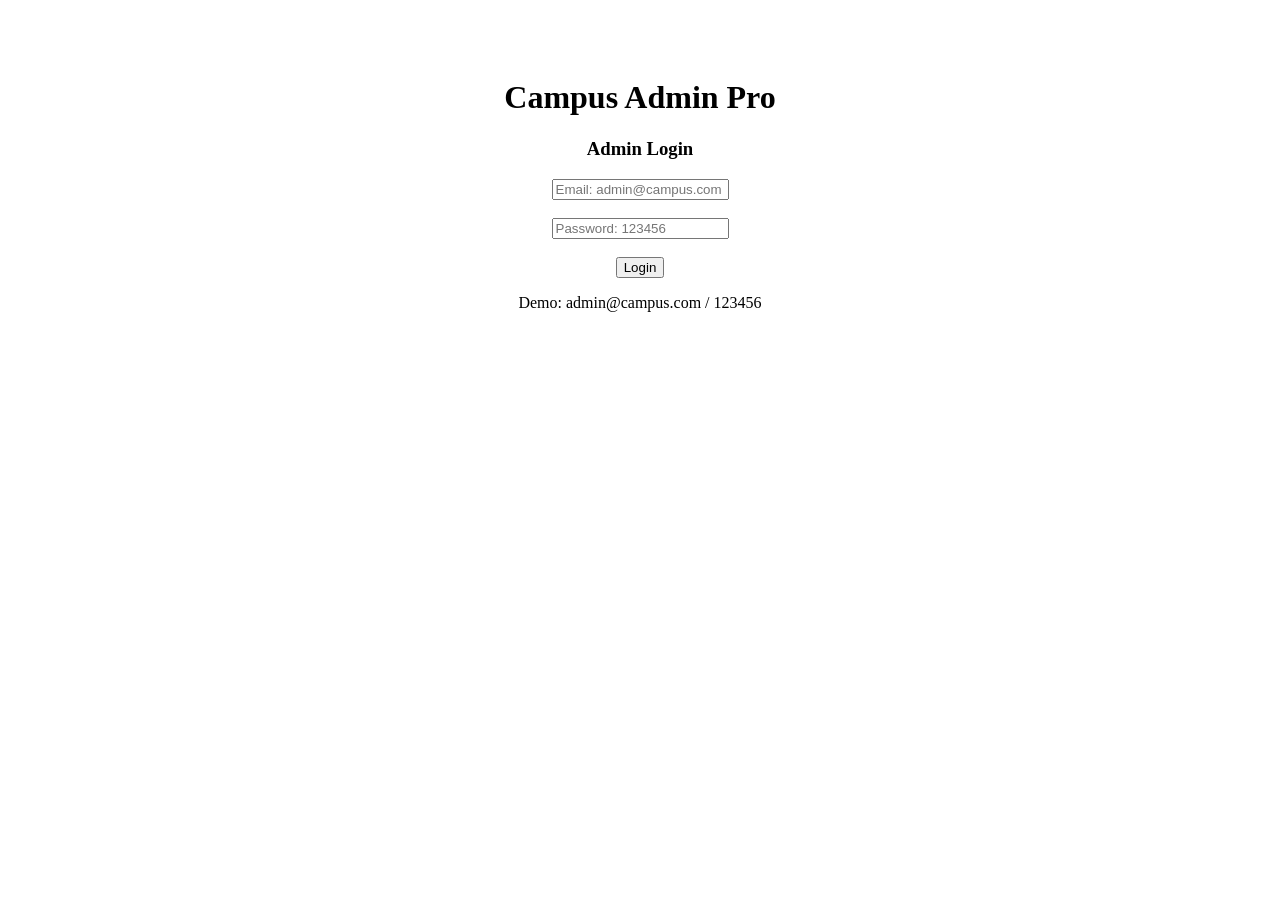
==== commit 0fa3f606: "Update index.html" ====
--- a/index.html
+++ b/index.html
@@ -1,50 +1,44 @@
 <!DOCTYPE html>
-<!-- saved from url=(0061)https://github.com/priyagoud438/SWYNEX-App-Features-and-State -->
-<html lang="en" data-render-ssr="false" data-color-mode="auto" data-light-theme="light" data-dark-theme="dark" data-a11y-animated-images="system" data-a11y-link-underlines="true" class="js-focus-visible" data-js-focus-visible=""><head><meta http-equiv="Content-Type" content="text/html; charset=UTF-8"><meta name="viewport" content="width=device-width, initial-scale=1" nonce=""><link rel="preload" as="image" href="./task 3 index_files/209134513"><link rel="preload" as="image" href="./task 3 index_files/209134513(1)"><style data-precedence="github-ui-cascade-layer-order" data-href="github-ui-cascade-layer-order">@layer primer-css-base,primer-react,recipes,properties,tailwind-theme,utilities;</style><link rel="stylesheet" href="./task 3 index_files/index-JVHuKBxQ.css" crossorigin="anonymous" nonce="" data-precedence="default"><link rel="stylesheet" href="./task 3 index_files/light-Az9Ud4P0.css" data-theme="light" crossorigin="anonymous" nonce="" data-precedence="default"><link rel="stylesheet" href="./task 3 index_files/dark-DeeaFiWu.css" data-theme="dark" crossorigin="anonymous" nonce="" data-precedence="default"><link rel="stylesheet" href="./task 3 index_files/index-CFP59paw.css" crossorigin="anonymous" nonce="" data-precedence="default"><link rel="stylesheet" href="./task 3 index_files/index-D-S89MAN.css" crossorigin="anonymous" nonce="" data-precedence="default"><link rel="stylesheet" href="./task 3 index_files/primer-react-CdEtzIRW.css" crossorigin="anonymous" nonce="" data-precedence="default"><link rel="stylesheet" href="./task 3 index_files/index-QDvdD2D2.css" crossorigin="anonymous" nonce="" data-precedence="default"><link rel="stylesheet" href="./task 3 index_files/LazyGlobalSsoBanner-Binsqx9V.css" crossorigin="anonymous" nonce="" data-precedence="default"><link rel="stylesheet" href="./task 3 index_files/IpmBannerBase-Cty3zTqp.css" crossorigin="anonymous" nonce="" data-precedence="default"><link rel="stylesheet" href="./task 3 index_files/disclosure-85VqYB8k.css" crossorigin="anonymous" nonce="" data-precedence="default"><link rel="stylesheet" href="./task 3 index_files/src-CFvXHJMG.css" crossorigin="anonymous" nonce="" data-precedence="default"><link rel="stylesheet" href="./task 3 index_files/GlobalNavLayout-CxNT5_c7.css" crossorigin="anonymous" nonce="" data-precedence="default"><link rel="stylesheet" href="./task 3 index_files/repo-layout-BaOgDBBg.css" crossorigin="anonymous" nonce="" data-precedence="default"><link rel="stylesheet" href="./task 3 index_files/CopyToClipboardIconButton-DhOTGLOK.css" crossorigin="anonymous" nonce="" data-precedence="default"><link rel="stylesheet" href="./task 3 index_files/use-file-tree-tooltip-CnwyIXuU.css" crossorigin="anonymous" nonce="" data-precedence="default"><link rel="stylesheet" href="./task 3 index_files/RefSelector-CvuMZiQI.css" crossorigin="anonymous" nonce="" data-precedence="default"><link rel="stylesheet" href="./task 3 index_files/ReposHeaderRefSelector-B9UxEzc7.css" crossorigin="anonymous" nonce="" data-precedence="default"><link rel="stylesheet" href="./task 3 index_files/repos-file-tree-view-4Z0gRkfs.css" crossorigin="anonymous" nonce="" data-precedence="default"><link rel="stylesheet" href="./task 3 index_files/ScrollMarksContainer-jgZd6-5D.css" crossorigin="anonymous" nonce="" data-precedence="default"><link rel="stylesheet" href="./task 3 index_files/SharedPageLayout-kmFQ-Zzm.css" crossorigin="anonymous" nonce="" data-precedence="default"><link rel="stylesheet" href="./task 3 index_files/InlineAutocomplete-CTgae2KY.css" crossorigin="anonymous" nonce="" data-precedence="default"><link rel="stylesheet" href="./task 3 index_files/LabelPicker-CPVcQHCM.css" crossorigin="anonymous" nonce="" data-precedence="default"><link rel="stylesheet" href="./task 3 index_files/CodeViewHeader-Bqa0zymU.css" crossorigin="anonymous" nonce="" data-precedence="default"><link rel="stylesheet" href="./task 3 index_files/layout-DKvBDqaB.css" crossorigin="anonymous" nonce="" data-precedence="default"><link rel="stylesheet" href="./task 3 index_files/CopilotAppOpenAction-BNJykXth.css" crossorigin="anonymous" nonce="" data-precedence="default"><link rel="stylesheet" href="./task 3 index_files/LinkButton-Cn8HxVbV.css" crossorigin="anonymous" nonce="" data-precedence="default"><link rel="stylesheet" href="./task 3 index_files/CopilotSurvey-CCI7dZZR.css" crossorigin="anonymous" nonce="" data-precedence="default"><link rel="stylesheet" href="./task 3 index_files/CodeViewContextBanners-8D4Z3PZn.css" crossorigin="anonymous" nonce="" data-precedence="default"><link rel="stylesheet" href="./task 3 index_files/AddFileDropdownButton-DAJ6xZPB.css" crossorigin="anonymous" nonce="" data-precedence="default"><link rel="stylesheet" href="./task 3 index_files/ReposOverviewPage-CNmM1lu1.css" crossorigin="anonymous" nonce="" data-precedence="default"><script type="importmap" nonce="">{"imports":{"react":"https://github.githubassets.com/assets/react-fa5e2e82e6e0ecc0.js","react/compiler-runtime":"https://github.githubassets.com/assets/react-compiler-runtime-4610bd6d3de9c049.js","scheduler":"https://github.githubassets.com/assets/scheduler-58b860b049ca307c.js","react-dom":"https://github.githubassets.com/assets/react-dom-c7f52540bb6b77ed.js","react-dom/client":"https://github.githubassets.com/assets/react-dom-client-35b308126995de85.js","react-is":"https://github.githubassets.com/assets/react-is-e0b593954b4706d8.js","react/jsx-dev-runtime":"https://github.githubassets.com/assets/react-jsx-dev-runtime-ea55d68667d559e5.js","react/jsx-runtime":"https://github.githubassets.com/assets/react-jsx-runtime-4915cb0f5b3aff04.js","react-reconciler":"https://github.githubassets.com/assets/react-reconciler-8e99e505c4429605.js"}}</script><meta name="react-profiling" content="0"><link rel="modulepreload" href="https://github.githubassets.com/assets/react-fa5e2e82e6e0ecc0.js" crossorigin="anonymous" nonce=""><link rel="modulepreload" href="https://github.githubassets.com/assets/react-compiler-runtime-4610bd6d3de9c049.js" crossorigin="anonymous" nonce=""><link rel="modulepreload" href="https://github.githubassets.com/assets/scheduler-58b860b049ca307c.js" crossorigin="anonymous" nonce=""><link rel="modulepreload" href="https://github.githubassets.com/assets/react-dom-c7f52540bb6b77ed.js" crossorigin="anonymous" nonce=""><link rel="modulepreload" href="https://github.githubassets.com/assets/react-dom-client-35b308126995de85.js" crossorigin="anonymous" nonce=""><link rel="modulepreload" href="https://github.githubassets.com/assets/react-is-e0b593954b4706d8.js" crossorigin="anonymous" nonce=""><link rel="modulepreload" href="https://github.githubassets.com/assets/react-jsx-runtime-4915cb0f5b3aff04.js" crossorigin="anonymous" nonce=""><link rel="modulepreload" href="https://github.githubassets.com/assets/react-reconciler-8e99e505c4429605.js" crossorigin="anonymous" nonce=""><meta name="release" content="ad9a37a663eb727a42b8bacc5e035cc3a24dd058"><meta name="fetch-nonce" content="v2:65e7993c-0f85-4a4f-bf10-5dc30999c27e"><meta name="theme-color" content="#1e2327"><meta name="color-scheme" content="light dark"><meta name="react-app-name" content="code-view"><meta name="route-pattern" content="/$owner/$repo/" data-datadog-rum-route-pattern=""><meta name="data-router-route-id" content="codeViewRepoRoute"><link rel="mask-icon" href="https://github.githubassets.com/pinned-octocat.svg" color="#000000"><link rel="alternate icon" class="js-site-favicon" type="image/png" href="https://github.githubassets.com/favicons/favicon-dark.png"><link rel="icon" class="js-site-favicon" type="image/svg+xml" href="https://github.githubassets.com/favicons/favicon-dark.svg" data-base-href="https://github.githubassets.com/favicons/favicon"><link rel="apple-touch-icon" href="https://github.githubassets.com/apple-touch-icon.png"><link rel="apple-touch-icon" sizes="180x180" href="https://github.githubassets.com/apple-touch-icon-180x180.png"><meta name="browser-errors-url" content="https://api.github.com/_private/browser/errors?service=ui"><meta name="browser-stats-url" content="https://api.github.com/_private/browser/stats?service=ui"><meta name="octolytics-url" content="https://collector.github.com/github/collect"><link rel="shared-web-socket" href="wss://alive.github.com/_sockets/u/209134513/ws?session=eyJ2IjoiVjMiLCJ1IjoyMDkxMzQ1MTMsInMiOjIzOTU3MDY1MzksImMiOjQxMjEwMjYxMDAsInQiOjE3OTM4NjIwNTl9--83f7f4822b6a72eb48d4e0e91c222a2d242eec398de10328236ecad986b417fc" data-refresh-url="/_alive" data-session-id="2cfc607fdbff712b62b2b5a8ae8e168f5c8bc6c6e0b43a89e06ef9c19fc5adb9"><meta property="csp-nonce" content="JRulTZq6VJ7C6LaX7KLlS8+RYK1WRsoQ"><meta name="ui-service" content="true" nonce=""><meta name="user-login" content="priyagoud438" nonce=""><meta name="octolytics-actor-id" content="209134513" nonce=""><meta name="octolytics-actor-login" content="priyagoud438" nonce=""><meta name="octolytics-actor-hash" content="56130e8e7d70bd9b937090817ebe6b60e16bac2943dcd9aba6d5f6752e090c33" nonce=""><meta name="keyboard-shortcuts-preference" content="all" nonce=""><meta name="hovercards-preference" content="true" nonce=""><meta name="announcement-preference-hovercard" content="true" nonce=""><link rel="modulepreload" href="./task 3 index_files/index-C6wbGfeD.js.download" crossorigin="anonymous" nonce=""><link rel="modulepreload" href="https://github.githubassets.com/assets/rolldown-runtime-C1w6yGGe.js" crossorigin="anonymous" nonce=""><link rel="modulepreload" href="https://github.githubassets.com/assets/primer-react-Bl_tew_I.js" crossorigin="anonymous" nonce=""><link rel="modulepreload" href="https://github.githubassets.com/assets/router-pLy3gkxJ.js" crossorigin="anonymous" nonce=""><link rel="modulepreload" href="https://github.githubassets.com/assets/octicons~index~ClientError~blob-layout~file-tree-layout~tree~global-nav-layout~global-nav-l~dxexi9aw-Kl5ybXWI.js" crossorigin="anonymous" nonce=""><link rel="modulepreload" href="https://github.githubassets.com/assets/global-nav-layout-BT39QxWI.js" crossorigin="anonymous" nonce=""><link rel="modulepreload" href="https://github.githubassets.com/assets/GlobalNavLayout-RcnR4VO9.js" crossorigin="anonymous" nonce=""><link rel="modulepreload" href="https://github.githubassets.com/assets/useMutation-5ndFyaxy.js" crossorigin="anonymous" nonce=""><link rel="modulepreload" href="https://github.githubassets.com/assets/octicons~global-nav-layout~global-nav-layout~repo-layout~tree~repo-overview~layout~blob~bla~c6s3ca4p-D4VYenuY.js" crossorigin="anonymous" nonce=""><link rel="modulepreload" href="https://github.githubassets.com/assets/octicons~global-nav-layout~global-nav-layout~layout~index~tree~tree-delete~repo-overview~la~ca7iy355-BPnSxehh.js" crossorigin="anonymous" nonce=""><link rel="modulepreload" href="https://github.githubassets.com/assets/octicons~global-nav-layout~global-nav-layout~blob~blame~NewAgentTaskButtonContent~VersionsI~e3sdl6ri-BqOnEdqn.js" crossorigin="anonymous" nonce=""><link rel="modulepreload" href="https://github.githubassets.com/assets/octicons~global-nav-layout~global-nav-layout~layout~index~preload-quick-search~quick-search~kgp3o57z-CMtuHPTh.js" crossorigin="anonymous" nonce=""><link rel="modulepreload" href="https://github.githubassets.com/assets/octicons~global-nav-layout~global-nav-layout~layout~index~tree~repo-overview~CodespacesTabR~chtmg182-DwuwLwjz.js" crossorigin="anonymous" nonce=""><link rel="modulepreload" href="https://github.githubassets.com/assets/octicons~global-nav-layout~global-nav-layout~layout~index~tree~repo-overview~layout~blob~bl~nw7eu612-KFjc-ySf.js" crossorigin="anonymous" nonce=""><link rel="modulepreload" href="https://github.githubassets.com/assets/octicons~global-nav-layout~global-nav-layout~layout~index~tree~repo-overview~layout~quick-s~b7k6u3rl-CqG7fRBU.js" crossorigin="anonymous" nonce=""><link rel="modulepreload" href="https://github.githubassets.com/assets/octicons~global-nav-layout~global-nav-layout~layout~GlobalNavUserMenu~CommandPaletteDotcom~~ct1gd1ka-CK_6bErT.js" crossorigin="anonymous" nonce=""><link rel="modulepreload" href="https://github.githubassets.com/assets/octicons~global-nav-layout~global-nav-layout~layout~index~layout~GlobalNavUserMenu~GlobalNa~ln3rilii-C2mxgLG2.js" crossorigin="anonymous" nonce=""><link rel="modulepreload" href="https://github.githubassets.com/assets/octicons~index~ClientError~global-nav-layout~global-nav-layout~SavedSearchesDialog~Feedback~c04mbds1-CPh_PQaY.js" crossorigin="anonymous" nonce=""><link rel="modulepreload" href="https://github.githubassets.com/assets/copilot-chat-types-BQDKnDSV.js" crossorigin="anonymous" nonce=""><link rel="modulepreload" href="https://github.githubassets.com/assets/copilot-local-storage-Cwuc57XX.js" crossorigin="anonymous" nonce=""><link rel="modulepreload" href="https://github.githubassets.com/assets/copilot-auth-token-CYTdlLMi.js" crossorigin="anonymous" nonce=""><link rel="modulepreload" href="https://github.githubassets.com/assets/prompts-DbK3b9Rt.js" crossorigin="anonymous" nonce=""><link rel="modulepreload" href="https://github.githubassets.com/assets/history-D9zLgTFl.js" crossorigin="anonymous" nonce=""><link rel="modulepreload" href="https://github.githubassets.com/assets/use-alive-BI3JUqNK.js" crossorigin="anonymous" nonce=""><link rel="modulepreload" href="https://github.githubassets.com/assets/create-worker-BpPFHu0-.js" crossorigin="anonymous" nonce=""><link rel="modulepreload" href="https://github.githubassets.com/assets/policy-metrics-Pyz2jmv9.js" crossorigin="anonymous" nonce=""><link rel="modulepreload" href="https://github.githubassets.com/assets/eventloop-tasks-CFWmXPuB.js" crossorigin="anonymous" nonce=""><link rel="modulepreload" href="https://github.githubassets.com/assets/use-debounce-DlWwjeBb.js" crossorigin="anonymous" nonce=""><link rel="modulepreload" href="https://github.githubassets.com/assets/GitHubAvatar-CkROiMa0.js" crossorigin="anonymous" nonce=""><link rel="modulepreload" href="https://github.githubassets.com/assets/react-partial-anchor-Ozg9oO7Q.js" crossorigin="anonymous" nonce=""><link rel="modulepreload" href="https://github.githubassets.com/assets/permission-mode-DH4pfpki.js" crossorigin="anonymous" nonce=""><link rel="modulepreload" href="https://github.githubassets.com/assets/agent-api-paths-BZWzXkeg.js" crossorigin="anonymous" nonce=""><link rel="modulepreload" href="https://github.githubassets.com/assets/validation-CEiCzqwW.js" crossorigin="anonymous" nonce=""><link rel="modulepreload" href="https://github.githubassets.com/assets/create-store-Bz2cMwry.js" crossorigin="anonymous" nonce=""><link rel="modulepreload" href="https://github.githubassets.com/assets/typebox-CBpN8WdI.js" crossorigin="anonymous" nonce=""><link rel="modulepreload" href="https://github.githubassets.com/assets/use-media-query-Bgv5IYGL.js" crossorigin="anonymous" nonce=""><link rel="modulepreload" href="https://github.githubassets.com/assets/ItemPicker-B-wav0g1.js" crossorigin="anonymous" nonce=""><link rel="modulepreload" href="https://github.githubassets.com/assets/copilot-chat-events-B-7DdDOI.js" crossorigin="anonymous" nonce=""><link rel="modulepreload" href="https://github.githubassets.com/assets/constants-Dxafue-A.js" crossorigin="anonymous" nonce=""><link rel="modulepreload" href="https://github.githubassets.com/assets/use-local-storage-CV4bVDBD.js" crossorigin="anonymous" nonce=""><link rel="modulepreload" href="https://github.githubassets.com/assets/LazyGlobalSsoBanner-BFAu-9R5.js" crossorigin="anonymous" nonce=""><link rel="modulepreload" href="https://github.githubassets.com/assets/use-web-vitals-B7w0JOPR.js" crossorigin="anonymous" nonce=""><link rel="modulepreload" href="https://github.githubassets.com/assets/use-route-query-hiY0_200.js" crossorigin="anonymous" nonce=""><link rel="modulepreload" href="https://github.githubassets.com/assets/current-owner-repo-CnuCB0E-.js" crossorigin="anonymous" nonce=""><link rel="modulepreload" href="https://github.githubassets.com/assets/docked-page-store-DgCMcMqe.js" crossorigin="anonymous" nonce=""><link rel="modulepreload" href="https://github.githubassets.com/assets/IpmBannerBase-YJ9XqQPB.js" crossorigin="anonymous" nonce=""><link rel="modulepreload" href="https://github.githubassets.com/assets/hpc-Cyk9FJ6l.js" crossorigin="anonymous" nonce=""><link rel="modulepreload" href="https://github.githubassets.com/assets/src-B_Au2oZ4.js" crossorigin="anonymous" nonce=""><link rel="modulepreload" href="https://github.githubassets.com/assets/disclosure-C1fFHmxU.js" crossorigin="anonymous" nonce=""><link rel="modulepreload" href="https://github.githubassets.com/assets/EnterpriseAnnouncementBanner-DH_Hiu9e.js" crossorigin="anonymous" nonce=""><link rel="modulepreload" href="https://github.githubassets.com/assets/UnsafeHTML-C_WRDKAW.js" crossorigin="anonymous" nonce=""><link rel="modulepreload" href="https://github.githubassets.com/assets/sanitize-Dd5skDAB.js" crossorigin="anonymous" nonce=""><link rel="modulepreload" href="https://github.githubassets.com/assets/create-policy-CAmfxIE-.js" crossorigin="anonymous" nonce=""><link rel="modulepreload" href="https://github.githubassets.com/assets/global-nav-layout-Bua2rPvu.js" crossorigin="anonymous" nonce=""><link rel="modulepreload" href="https://github.githubassets.com/assets/repo-layout-B4_vWFhF.js" crossorigin="anonymous" nonce=""><link rel="modulepreload" href="https://github.githubassets.com/assets/layout-CxOyWgI6.js" crossorigin="anonymous" nonce=""><link rel="modulepreload" href="https://github.githubassets.com/assets/octicons~SavedSearchesDialog~layout~index~layout~quick-search~GlobalNavMenu~CreateIssueDial~npjq124f-Bd5PazNb.js" crossorigin="anonymous" nonce=""><link rel="modulepreload" href="https://github.githubassets.com/assets/CopyToClipboardIconButton-C6jn1tpI.js" crossorigin="anonymous" nonce=""><link rel="modulepreload" href="https://github.githubassets.com/assets/VerifiedHTML-B6Mk_yfP.js" crossorigin="anonymous" nonce=""><link rel="modulepreload" href="https://github.githubassets.com/assets/use-app-payload-sy1PIKAi.js" crossorigin="anonymous" nonce=""><link rel="modulepreload" href="https://github.githubassets.com/assets/use-is-platform-nWKX0JY5.js" crossorigin="anonymous" nonce=""><link rel="modulepreload" href="https://github.githubassets.com/assets/use-tree-list-B5pUw77g.js" crossorigin="anonymous" nonce=""><link rel="modulepreload" href="https://github.githubassets.com/assets/EditPermissionsContext-BJWjIyVH.js" crossorigin="anonymous" nonce=""><link rel="modulepreload" href="https://github.githubassets.com/assets/fzy.js-BCdrqZE3.js" crossorigin="anonymous" nonce=""><link rel="modulepreload" href="https://github.githubassets.com/assets/ScreenSize-cGARdFdZ.js" crossorigin="anonymous" nonce=""><link rel="modulepreload" href="https://github.githubassets.com/assets/repos-file-tree-view-2nVXGFJD.js" crossorigin="anonymous" nonce=""><link rel="modulepreload" href="https://github.githubassets.com/assets/octicons~layout~index~tree~tree-delete~repo-overview~layout~file-tree-layout~delete~blob~bl~d7pv9sdz-BC1oUffK.js" crossorigin="anonymous" nonce=""><link rel="modulepreload" href="https://github.githubassets.com/assets/get-scrollable-parent-D58fypQf.js" crossorigin="anonymous" nonce=""><link rel="modulepreload" href="https://github.githubassets.com/assets/use-file-tree-tooltip-BVGMu9V4.js" crossorigin="anonymous" nonce=""><link rel="modulepreload" href="https://github.githubassets.com/assets/ReposHeaderRefSelector-DNwDPbTI.js" crossorigin="anonymous" nonce=""><link rel="modulepreload" href="https://github.githubassets.com/assets/RefSelector-CbKxGCMd.js" crossorigin="anonymous" nonce=""><link rel="modulepreload" href="https://github.githubassets.com/assets/use-is-data-router-enabled-CswDwE9c.js" crossorigin="anonymous" nonce=""><link rel="modulepreload" href="https://github.githubassets.com/assets/use-route-payload-BYLSTUPF.js" crossorigin="anonymous" nonce=""><link rel="modulepreload" href="https://github.githubassets.com/assets/CodeViewBannersContext-DxOpzENm.js" crossorigin="anonymous" nonce=""><link rel="modulepreload" href="https://github.githubassets.com/assets/ScrollMarksContainer-DN4YAZSD.js" crossorigin="anonymous" nonce=""><link rel="modulepreload" href="https://github.githubassets.com/assets/BudgetThresholdBanner-DLS9vD6d.js" crossorigin="anonymous" nonce=""><link rel="modulepreload" href="https://github.githubassets.com/assets/CodeNavContext-APjvFXla.js" crossorigin="anonymous" nonce=""><link rel="modulepreload" href="https://github.githubassets.com/assets/TreePaneContext-6xRH3u9E.js" crossorigin="anonymous" nonce=""><link rel="modulepreload" href="https://github.githubassets.com/assets/SharedPageLayout-C3YUFITF.js" crossorigin="anonymous" nonce=""><link rel="modulepreload" href="https://github.githubassets.com/assets/CodeViewHeader-DyXMoAnT.js" crossorigin="anonymous" nonce=""><link rel="modulepreload" href="https://github.githubassets.com/assets/octicons~tree~repo-overview~layout~CopilotImmersiveEmbedded~ChatAppEmbeddedPartial~TaskChat~lumi3l3c-D4tF_i9r.js" crossorigin="anonymous" nonce=""><link rel="modulepreload" href="https://github.githubassets.com/assets/octicons~tree~repo-overview~layout~CreateIssueDialog~FeaturePreviewDialog~CopilotImmersiveE~e4zknt7z-BPezSEMA.js" crossorigin="anonymous" nonce=""><link rel="modulepreload" href="https://github.githubassets.com/assets/octicons~tree~repo-overview~layout~CopilotRelaunchAnnouncement~CreateIssueDialog~GlobalAgen~b7b5p5ue-CFjfiDAr.js" crossorigin="anonymous" nonce=""><link rel="modulepreload" href="https://github.githubassets.com/assets/use-get-hovercard-attributes-for-type-DNVKJUrb.js" crossorigin="anonymous" nonce=""><link rel="modulepreload" href="https://github.githubassets.com/assets/preferences-CpubMp_8.js" crossorigin="anonymous" nonce=""><link rel="modulepreload" href="https://github.githubassets.com/assets/LabelPicker-CthE8zA1.js" crossorigin="anonymous" nonce=""><link rel="modulepreload" href="https://github.githubassets.com/assets/InlineAutocomplete-DXgBGk0i.js" crossorigin="anonymous" nonce=""><link rel="modulepreload" href="https://github.githubassets.com/assets/input-range-DKsMVU3B.js" crossorigin="anonymous" nonce=""><link rel="modulepreload" href="https://github.githubassets.com/assets/use-emojis-query-B0oYlTJI.js" crossorigin="anonymous" nonce=""><link rel="modulepreload" href="https://github.githubassets.com/assets/fuzzy-score-Dh-D_ftO.js" crossorigin="anonymous" nonce=""><link rel="modulepreload" href="https://github.githubassets.com/assets/fuzzy-filter-t07f7LOm.js" crossorigin="anonymous" nonce=""><link rel="modulepreload" href="https://github.githubassets.com/assets/repo-overview-DoYQjlp-.js" crossorigin="anonymous" nonce=""><link rel="modulepreload" href="https://github.githubassets.com/assets/use-update-ref-info-and-path-D1bcTLKk.js" crossorigin="anonymous" nonce=""><link rel="modulepreload" href="https://github.githubassets.com/assets/CopilotSettingsContext-J26GeK_b.js" crossorigin="anonymous" nonce=""><link rel="modulepreload" href="https://github.githubassets.com/assets/ReposOverviewPage-AFOApuly.js" crossorigin="anonymous" nonce=""><link rel="modulepreload" href="https://github.githubassets.com/assets/octicons~tree~tree-delete~repo-overview~delete~blob~blob-layout~blame~GlobalNavUserMenu~Cre~n67fohjz-CkDXoyLd.js" crossorigin="anonymous" nonce=""><link rel="modulepreload" href="https://github.githubassets.com/assets/octicons~layout~tree~repo-overview~blob~blame~CopilotImmersiveEmbedded~ChatAppEmbeddedParti~k8howlir-BaF8Xuus.js" crossorigin="anonymous" nonce=""><link rel="modulepreload" href="https://github.githubassets.com/assets/octicons~tree~repo-overview~quick-search~CreateIssueDialog~GlobalAgentsMenu~CopilotImmersiv~mbe7nilq-DyTPU67y.js" crossorigin="anonymous" nonce=""><link rel="modulepreload" href="https://github.githubassets.com/assets/CopilotAppOpenAction-zqOam6zG.js" crossorigin="anonymous" nonce=""><link rel="modulepreload" href="https://github.githubassets.com/assets/NewAgentTaskButton-u0XXM7Pw.js" crossorigin="anonymous" nonce=""><link rel="modulepreload" href="https://github.githubassets.com/assets/LinkButton.module-DiFNMvcB.js" crossorigin="anonymous" nonce=""><link rel="modulepreload" href="https://github.githubassets.com/assets/Skeleton-C9GkhIAo.js" crossorigin="anonymous" nonce=""><link rel="modulepreload" href="https://github.githubassets.com/assets/CopilotSurvey-D1khK-TP.js" crossorigin="anonymous" nonce=""><link rel="modulepreload" href="https://github.githubassets.com/assets/copilot-user-BhgJ74kO.js" crossorigin="anonymous" nonce=""><link rel="modulepreload" href="https://github.githubassets.com/assets/CodeViewContextBanners-DbluFiak.js" crossorigin="anonymous" nonce=""><link rel="modulepreload" href="https://github.githubassets.com/assets/LatestCommitContext-Dyau38CM.js" crossorigin="anonymous" nonce=""><link rel="modulepreload" href="https://github.githubassets.com/assets/AddFileDropdownButton-B0uK35Oc.js" crossorigin="anonymous" nonce=""><link rel="modulepreload" href="https://github.githubassets.com/assets/overview-types-FG7fDoUN.js" crossorigin="anonymous" nonce=""><link rel="modulepreload" href="https://github.githubassets.com/assets/error-types-D_wZELAR.js" crossorigin="anonymous" nonce=""><meta name="octolytics-dimension-repository_id" content="1445348995"><meta name="octolytics-dimension-repository_nwo" content="priyagoud438/SWYNEX-App-Features-and-State"><meta name="octolytics-dimension-user_id" content="209134513"><meta name="octolytics-dimension-user_login" content="priyagoud438"><script id="client-env" type="application/json">{"locale":"en","featureFlags":["actions_enable_background_steps","actions_new_hosted_runner_image_select_sizes_and_versions","actions_workflow_language_service_allow_case_function","actions_workflows_react_toggle","agent_author_search_expansion","agent_author_search_expansion_ui_pulls","ahp_v1_wire_protocol","ai_resource_search","alternate_user_config_repo","billing_billable_licenses_cost_center_bucket_fix","billing_budget_expiration","billing_cost_center_list_assigned_resources","billing_discount_threshold_notification","billing_shared_compute_usage","branches_sidebar_layout","ccr_implement_suggestion_refresh","code_quality_enablement_banner_targeting","code_quality_remove_preview","code_view_checks_live_updates","code_view_raf_sticky_lines","code_view_skip_unchanged_wrap_preference","codemirror_inp_optimizations","codespaces_prebuild_region_target_update","coding_agent_third_party_model_ui","copilot-software-factories","copilot_agent_snippy","copilot_api_agentic_issue_marshal_yaml","copilot_automation_continuous_history","copilot_automation_repo_mcp_servers","copilot_automations_pagination","copilot_background_shell_workbench","copilot_base_model_policy_row","copilot_chat_auto_mode_v2","copilot_chat_clear_model_selection_for_default_change","copilot_chat_disable_model_picker_while_streaming","copilot_chat_increase_token_padding","copilot_chat_vision_dotcom_chat_ga_gate","copilot_css_textarea_autosize","copilot_custom_copilots","copilot_custom_copilots_feature_preview","copilot_duplicate_thread","copilot_extensions_removal_on_marketplace","copilot_fix_failed_workflows_all_skus","copilot_hide_hovercard","copilot_immersive_task_hyperlinking","copilot_issue_list_show_more","copilot_managed_settings_validation_file_links","copilot_mission_control_agent_merge_fix_ci","copilot_mission_control_agent_merge_resolve_conflicts","copilot_mission_control_agents_repository_task_detail","copilot_mission_control_agents_task_detail","copilot_mission_control_ahp_diff","copilot_mission_control_ahp_diff_workbench","copilot_mission_control_ahp_local_images","copilot_mission_control_automation_grouping","copilot_mission_control_awps_batching","copilot_mission_control_create_pull_request_client_tool","copilot_mission_control_create_repository_client_tool","copilot_mission_control_early_stop","copilot_mission_control_environment_task_destination_startup","copilot_mission_control_environments_web_kickoff","copilot_mission_control_independent_mode_controls","copilot_mission_control_messaging_app_dm_steering","copilot_mission_control_needs_attention","copilot_mission_control_pinned_tasks","copilot_mission_control_reasoning_effort","copilot_mission_control_reserved_sandbox_tasks","copilot_mission_control_reuse_project_workspace","copilot_mission_control_sandbox_request_image_override","copilot_mission_control_session_client_attribution","copilot_mission_control_task_alive_updates","copilot_mission_control_task_sharing","copilot_mission_control_use_api_gateway","copilot_org_policy_page_focus_mode","copilot_policy_ui_refresh","copilot_pr_chat_thread_persistence","copilot_quick_chat_default_chat_scope","copilot_quick_chat_project_sessions","copilot_quick_chat_recent_artifact_sessions","copilot_share_active_subthread","copilot_spaces_ga","copilot_spaces_individual_policies_ga","copilot_swe_agent_authorization_status_ui","copilot_swe_agent_automation_completed_trigger","copilot_swe_agent_automation_failed_trigger","copilot_swe_agent_automation_repository_owned","copilot_swe_agent_automation_resource_scoped_writes","copilot_swe_agent_code_scanning_alert_trigger","copilot_swe_agent_dependabot_alert_trigger","copilot_swe_agent_discussion_comment_trigger","copilot_swe_agent_discussion_opened_trigger","copilot_swe_agent_discussion_updated_trigger","copilot_swe_agent_hide_model_picker_if_only_auto","copilot_swe_agent_issue_assigned_trigger","copilot_swe_agent_issue_closed_trigger","copilot_swe_agent_issue_comment_trigger","copilot_swe_agent_issue_labeled_trigger","copilot_swe_agent_issue_reopened_trigger","copilot_swe_agent_merge_conflict_trigger","copilot_swe_agent_pr_comment_model_picker","copilot_swe_agent_pull_request_assigned_trigger","copilot_swe_agent_pull_request_closed_trigger","copilot_swe_agent_pull_request_comment_trigger","copilot_swe_agent_pull_request_converted_to_draft_trigger","copilot_swe_agent_pull_request_labeled_trigger","copilot_swe_agent_pull_request_merged_trigger","copilot_swe_agent_pull_request_opened_trigger","copilot_swe_agent_pull_request_ready_for_review_trigger","copilot_swe_agent_pull_request_reopened_trigger","copilot_swe_agent_pull_request_review_dismissed_trigger","copilot_swe_agent_pull_request_review_requested_trigger","copilot_swe_agent_pull_request_review_submitted_trigger","copilot_swe_agent_pull_request_review_thread_resolved_trigger","copilot_swe_agent_pull_request_review_thread_unresolved_trigger","copilot_swe_agent_pull_request_synchronize_trigger","copilot_swe_agent_secret_scanning_alert_trigger","copilot_swe_agent_sub_issue_added_trigger","copilot_swe_agent_use_subagents","copilot_task_api_github_rest_style","copilot_task_scoped_alive_channel","copilot_token_based_billing","copilot_unconfigured_is_inherited","copilot_user_can_upgrade_plan_field","datadog_rum","datadog_rum_custom_metrics","fgpat_permissions_selector_redesign","glc_code_quality_repo_settings_workflow_config","global_issues_filtered_list_layout","global_nav_user_menu_fetch_on_intent","hyperspace_2025_logged_out_batch_1","hyperspace_2025_logged_out_batch_2","hyperspace_2025_logged_out_batch_3","in_product_messaging_datadog_monitoring","ipm_ubb_individual_budget_banner","issue_fields_multi_select","issue_inline_avatars","issue_relative_time_micro","issues_hide_closed_sub_issues","issues_index_query_persistence","issues_lazy_load_comment_box_suggestions","issues_react_chrome_container_query_fix","issues_react_include_bots_in_pickers","issues_react_ui_feedback","issues_structural_quick_filter_updates","labels_archiving","labels_archiving_info","landing_pages_ninetailed","lifecycle_label_name_updates","marketing_cookie_consent_banner","marketing_pages_search_explore_provider","memex_default_issue_create_repository","memex_live_update_hovercard","memex_mwl_filter_field_delimiter","memex_remove_deprecated_type_issue","memex_roadmap_drag_style","merge_queue_restricted_pushers_warning","merge_status_header_feedback","milestone_closed_issues_prioritization","new_batched_queries_hook","notifyd_issue_custom_subscription_events_notify","octocaptcha_origin_optimization","one_copilot_chat_owner_split_picker","one_copilot_chat_queue_submit_while_reconnecting","one_copilot_grouped_tool_calls","one_copilot_simplified_environment_picker","pr_unified_on_empty_side","primer_react_css_anchor_positioning","primer_react_merged_forwarded_refs","primer_react_timeline_list_semantics","prs_contextual_comment_controls","prs_copilot_app_open_action","prs_copilot_assignee_session_indicator","prs_css_anchor_positioning","prs_overview_for_you_refresh","prx_files","pull_request_file_tree_prefetch_on_hover_50ms","pull_request_files_virtualization","pull_request_persister","pull_request_stacks_auto_merge_stack_permission","pull_request_stacks_copy_links","pull_request_stacks_navigation_shortcuts","pull_request_virtualization_image_estimate","pull_request_virtualization_loader_batching","pull_request_virtualization_scroll_compensation","pull_request_virtualization_scroll_intent","pull_requests_deferred_highlight_fallback","pull_requests_persistent_whitespace_preferences","pull_requests_stacks_view_ui","pull_requests_stacks_view_ui_checks","pull_requests_structural_quick_filter_updates","react_blob_isolate_code_lines","react_blob_ssr_content_visibility","react_data_router_nonblocking_revalidation","react_data_router_tanstack_allowed","react_query_props_with_key","react_sandbox_future_tanstack","repo_app_turbo","repo_deployments_sidebar_layout","repo_issues_sidebar_layout","repo_pulls_dashboard_surface","repo_releases_and_tags_sidebar_layout","repos_contributors_limited_default_range","repository_suggester_elastic_search","rulesets_actor_list_editor","sample_network_conn_type","scribe_artifacts_api","scribe_artifacts_html","secret_scanning_public_monitoring_hide_preview_labels","secret_scanning_public_monitoring_hide_validity_coming_soon","security_center_artifact_filters_popover","see_who_reacted","selector_observer_skip_detached_adds","semantic_similarity_duplicate_issue_detection","session_logs_ungroup_reasoning_text","set_sha256_on_repo_creation_form","site_banner_desktop_copilot_app","site_copilot_consolidation_page","site_ghca_pixel_mona","site_github_app_ga_page","site_github_app_ga_page_highlight","site_github_app_mobile_native_share","site_global_banner_ghe_copilot","site_global_banner_technology_partner_of_the_year_2026","site_homepage_refresh_2026","site_landing_pages_stable_canvas_position","speculation_rules_ui_service","suggest_custom_property_values_copilot","suppress_automated_browser_vitals","swp_forms_disable_octocaptcha","thread_resolution_reason","track_notifications_settings_usage","trusted_types_policies","trusted_types_worker","turbo_link_eligibility_optimization","ui_commands_fast_modal_check","ui_route_code_view","ui_route_repos","ui_service_code_view_budget_banner_eligibility","ui_service_code_view_overview_data","ui_service_eligible","unified_batch_pr_comments","universe26_banners_post_on-d","update_issue_suggestions","viewscreen_sandbox","warn_inaccessible_attachments","webp_support","workstream_plugin_bootstrap"],"githubDomain":"https://github.com","login":"priyagoud438","uiComputeCohort":"treatment","copilotApiOverrideUrl":"https://api.individual.githubcopilot.com"}</script><script id="datadog-rum-config" type="application/json">{"version":1,"applicationId":"851db457-c3a9-463b-b2e5-906d1ef37118","clientToken":"[base64]","site":"datadoghq.com","service":"github-ui","env":"production","proxyUrl":"https://api.github.com/_private/browser/rum","sessionSampleRate":100,"profilingSampleRate":0,"remoteConfiguration":{"id":"98395865-d221-4f97-80fe-bfb0d289ce72"}}</script><link rel="modulepreload" as="script" crossorigin="" href="https://github.githubassets.com/assets/setup-CqnQR7b7.js"><link rel="modulepreload" as="script" crossorigin="" href="https://github.githubassets.com/assets/datadog-rum-B2wclD5p.js"><link rel="modulepreload" as="script" crossorigin="" href="https://github.githubassets.com/assets/include-fragment-CqOtmJhd.js"><link rel="modulepreload" as="script" crossorigin="" href="https://github.githubassets.com/assets/main-CGpxcQ8Z.js"><link rel="modulepreload" as="script" crossorigin="" href="https://github.githubassets.com/assets/handlingStack-BhumBGMg.js"><link rel="modulepreload" as="script" crossorigin="" href="https://github.githubassets.com/assets/main-Bh7rnDCv.js"><link rel="modulepreload" as="script" crossorigin="" href="https://github.githubassets.com/assets/GlobalNavMenu-Cib3WDYz.js"><link rel="modulepreload" as="script" crossorigin="" href="https://github.githubassets.com/assets/octicons~blob~blame~quick-search~GlobalNavUserMenu~GlobalNavMenu~CreateIssueDialog~CopilotI~okkcqede-B4n0-HGe.js"><link rel="stylesheet" crossorigin="" href="./task 3 index_files/GlobalNavMenu-4nJJ6jNI.css"><link rel="modulepreload" as="script" crossorigin="" href="https://github.githubassets.com/assets/GlobalNavUserMenu-hWw6CHUX.js"><link rel="modulepreload" as="script" crossorigin="" href="https://github.githubassets.com/assets/octicons~GlobalNavUserMenu~AccountSwitchDialog~SignOutIcon~LogoGithubIcon~GraphBarHorizonta~cbehst11-anINy3sK.js"><link rel="modulepreload" as="script" crossorigin="" href="https://github.githubassets.com/assets/octicons~layout~index~preload-quick-search~quick-search~GlobalNavUserMenu~AccountSwitchDial~ftzuyifv-bYPoV5pH.js"><link rel="modulepreload" as="script" crossorigin="" href="https://github.githubassets.com/assets/LoadingSkeleton-DdZfMcGw.js"><link rel="modulepreload" as="script" crossorigin="" href="https://github.githubassets.com/assets/use-stable-random-C7TNACIp.js"><link rel="stylesheet" crossorigin="" href="./task 3 index_files/LoadingSkeleton-Da6NX0pO.css"><link rel="modulepreload" as="script" crossorigin="" href="https://github.githubassets.com/assets/ErrorDialog-CsQO9OZ8.js"><link rel="stylesheet" crossorigin="" href="./task 3 index_files/GlobalNavUserMenu-CmF72_HA.css"><link rel="modulepreload" as="script" crossorigin="" href="https://github.githubassets.com/assets/hovercards-provider-DFQuEsW0.js"><link rel="modulepreload" as="script" crossorigin="" href="https://github.githubassets.com/assets/hovercards-CCNstzV1.js"><link rel="stylesheet" crossorigin="" href="./task 3 index_files/hovercards-provider-Dgbzjm3l.css"><link rel="modulepreload" as="script" crossorigin="" href="https://github.githubassets.com/assets/AccountSwitchDialog-CApkWVaQ.js"><link rel="stylesheet" crossorigin="" href="./task 3 index_files/AccountSwitchDialog-DeNELORu.css"><link rel="modulepreload" as="script" crossorigin="" href="https://github.githubassets.com/assets/ShortcutsDialogContent-C4_V76Ib.js"><link rel="modulepreload" as="script" crossorigin="" href="https://github.githubassets.com/assets/ui-commands-internal-D6uTiK9Z.js"><link rel="stylesheet" crossorigin="" href="./task 3 index_files/ShortcutsDialogContent-DAD9ViFJ.css"><link rel="modulepreload" as="script" crossorigin="" href="https://github.githubassets.com/assets/CopilotImmersiveEmbedded-rVdi9tuM.js"><link rel="modulepreload" as="script" crossorigin="" href="https://github.githubassets.com/assets/useQueries-CYVqazNj.js"><link rel="modulepreload" as="script" crossorigin="" href="https://github.githubassets.com/assets/CopilotAvatar-BUMhKcuN.js"><link rel="stylesheet" crossorigin="" href="./task 3 index_files/CopilotAvatar-C-5E1kBN.css"><link rel="modulepreload" as="script" crossorigin="" href="https://github.githubassets.com/assets/octicons~CreateIssueDialog~CopilotImmersiveEmbedded~QuoteIcon~MultiSelectIcon~ListOrderedIc~c0x8staw-D_HE_85E.js"><link rel="modulepreload" as="script" crossorigin="" href="https://github.githubassets.com/assets/octicons~CreateIssueDialog~CopilotImmersiveEmbedded~TriangleRightIcon~StrikethroughIcon~Shi~g9svw36w-DGIPgkxk.js"><link rel="modulepreload" as="script" crossorigin="" href="https://github.githubassets.com/assets/octicons~layout~index~preload-quick-search~quick-search~CopilotRelaunchAnnouncement~CreateI~d6tkbm79-C1AC1nfw.js"><link rel="modulepreload" as="script" crossorigin="" href="https://github.githubassets.com/assets/octicons~layout~index~CreateIssueDialog~CopilotImmersiveEmbedded~ChatAppEmbeddedPartial~Com~ff62xgmi-DUjXHUho.js"><link rel="modulepreload" as="script" crossorigin="" href="https://github.githubassets.com/assets/octicons~CreateIssueDialog~GlobalAgentsMenu~CopilotImmersiveEmbedded~ChatAppEmbeddedPartial~jvv1mkfq-GRi2cEuF.js"><link rel="modulepreload" as="script" crossorigin="" href="https://github.githubassets.com/assets/octicons~CopilotImmersiveEmbedded~UnverifiedIcon~ReportIcon~MinimizeIcon~IssueTracksIcon~Ha~e4cxaeyg-BhTMRvCq.js"><link rel="modulepreload" as="script" crossorigin="" href="https://github.githubassets.com/assets/octicons~CopilotImmersiveEmbedded~ChatAppEmbeddedPartial~WebCommitDialog~BlobEditor~TaskCha~ekqcm9jm-DUJBC4GQ.js"><link rel="modulepreload" as="script" crossorigin="" href="https://github.githubassets.com/assets/octicons~CopilotImmersiveEmbedded~ChatAppEmbeddedPartial~CommandPaletteDotcom~TaskChat~View~m35ja8rs-Bhjd7eYT.js"><link rel="modulepreload" as="script" crossorigin="" href="https://github.githubassets.com/assets/octicons~layout~index~Pulls~Issues~preload-quick-search~quick-search~CreateIssueDialog~Copi~hyjp71kt-S3F9mvs0.js"><link rel="modulepreload" as="script" crossorigin="" href="https://github.githubassets.com/assets/dist-L5BCMnbm.js"><link rel="modulepreload" as="script" crossorigin="" href="https://github.githubassets.com/assets/utils-DQXPMGP1.js"><link rel="modulepreload" as="script" crossorigin="" href="https://github.githubassets.com/assets/LabelWithLink-BWVj1LD7.js"><link rel="stylesheet" crossorigin="" href="./task 3 index_files/LabelWithLink-BRyloEbu.css"><link rel="modulepreload" as="script" crossorigin="" href="https://github.githubassets.com/assets/js-yaml-C8EVS4TU.js"><link rel="modulepreload" as="script" crossorigin="" href="https://github.githubassets.com/assets/CodeMirror-CLlcgeIo.js"><link rel="modulepreload" as="script" crossorigin="" href="https://github.githubassets.com/assets/dist-o7ER_J2X.js"><link rel="modulepreload" as="script" crossorigin="" href="https://github.githubassets.com/assets/dist-lru_dle3.js"><link rel="modulepreload" as="script" crossorigin="" href="https://github.githubassets.com/assets/dist-Cp0pB63-.js"><link rel="modulepreload" as="script" crossorigin="" href="https://github.githubassets.com/assets/dist-CAgDrlbr.js"><link rel="modulepreload" as="script" crossorigin="" href="https://github.githubassets.com/assets/firefox-empty-editor-caret-C7-qNRZN.js"><link rel="modulepreload" as="script" crossorigin="" href="https://github.githubassets.com/assets/use-unified-file-select-CBIckRdL.js"><link rel="stylesheet" crossorigin="" href="./task 3 index_files/use-unified-file-select-Br5SLoD3.css"><link rel="modulepreload" as="script" crossorigin="" href="https://github.githubassets.com/assets/CopilotChatContext-Badp9Wry.js"><link rel="modulepreload" as="script" crossorigin="" href="https://github.githubassets.com/assets/custom-copilots-helpers-CQcSVBV9.js"><link rel="modulepreload" as="script" crossorigin="" href="https://github.githubassets.com/assets/tiny-invariant-DwNv8SVB.js"><link rel="modulepreload" as="script" crossorigin="" href="https://github.githubassets.com/assets/diff-parts-Bzjj5N-w.js"><link rel="stylesheet" crossorigin="" href="./task 3 index_files/diff-parts-B-FLnceP.css"><link rel="modulepreload" as="script" crossorigin="" href="https://github.githubassets.com/assets/_getTag-Oc1dnwPa.js"><link rel="modulepreload" as="script" crossorigin="" href="https://github.githubassets.com/assets/react-observable-DYBJe0AS.js"><link rel="modulepreload" as="script" crossorigin="" href="https://github.githubassets.com/assets/copilot-chat-message-streamer-Dda8k-yN.js"><link rel="stylesheet" crossorigin="" href="./task 3 index_files/CopilotChatContext-Cr9OqWFb.css"><link rel="modulepreload" as="script" crossorigin="" href="https://github.githubassets.com/assets/use-issue-pr-state--OMILfFw.js"><link rel="modulepreload" as="script" crossorigin="" href="https://github.githubassets.com/assets/isPlainObject-DiqFwPun.js"><link rel="modulepreload" as="script" crossorigin="" href="https://github.githubassets.com/assets/_getPrototype-BZazSdfD.js"><link rel="modulepreload" as="script" crossorigin="" href="https://github.githubassets.com/assets/set-inner-html-CivAAscy.js"><link rel="modulepreload" as="script" crossorigin="" href="https://github.githubassets.com/assets/keysIn-CsdZGqoP.js"><link rel="modulepreload" as="script" crossorigin="" href="https://github.githubassets.com/assets/use-mention-suggestions-Fq0tiRcO.js"><link rel="stylesheet" crossorigin="" href="./task 3 index_files/use-mention-suggestions-Cyli6m1a.css"><link rel="stylesheet" crossorigin="" href="./task 3 index_files/use-issue-pr-state-D2GoFG5G.css"><link rel="modulepreload" as="script" crossorigin="" href="https://github.githubassets.com/assets/SessionLoadingIndicator-sh-oSGVS.js"><link rel="modulepreload" as="script" crossorigin="" href="https://github.githubassets.com/assets/WithShimmerEffect-B4YnEnjR.js"><link rel="stylesheet" crossorigin="" href="./task 3 index_files/WithShimmerEffect-BJK7MsGe.css"><link rel="modulepreload" as="script" crossorigin="" href="https://github.githubassets.com/assets/get-leading-visual-icon-attributes-Ce2v6db1.js"><link rel="modulepreload" as="script" crossorigin="" href="https://github.githubassets.com/assets/fetch-BAIebhBL.js"><link rel="modulepreload" as="script" crossorigin="" href="https://github.githubassets.com/assets/notice-dismissal-xsJ9I1uU.js"><link rel="stylesheet" crossorigin="" href="./task 3 index_files/notice-dismissal-DFsQhCKK.css"><link rel="modulepreload" as="script" crossorigin="" href="https://github.githubassets.com/assets/generate-sso-url-BSdpJQOr.js"><link rel="modulepreload" as="script" crossorigin="" href="https://github.githubassets.com/assets/instruction-rules-publisher-iV82CjGk.js"><link rel="stylesheet" crossorigin="" href="./task 3 index_files/get-leading-visual-icon-attributes-DpnyWzY0.css"><link rel="modulepreload" as="script" crossorigin="" href="https://github.githubassets.com/assets/use-prefers-reduced-motion-DYZacW-t.js"><link rel="modulepreload" as="script" crossorigin="" href="https://github.githubassets.com/assets/use-resize-observer-D_mR7PmD.js"><link rel="modulepreload" as="script" crossorigin="" href="https://github.githubassets.com/assets/CopilotAnimation-Do7qkMHy.js"><link rel="stylesheet" crossorigin="" href="./task 3 index_files/CopilotAnimation-CVp7DxIV.css"><link rel="modulepreload" as="script" crossorigin="" href="https://github.githubassets.com/assets/libesm-1fps9sOY.js"><link rel="stylesheet" crossorigin="" href="./task 3 index_files/SessionLoadingIndicator-NDyxemPh.css"><link rel="modulepreload" as="script" crossorigin="" href="https://github.githubassets.com/assets/UserProblemStatementMessage-Ba6AGEpC.js"><link rel="modulepreload" as="script" crossorigin="" href="https://github.githubassets.com/assets/pluralize-Bgf6_wUF.js"><link rel="stylesheet" crossorigin="" href="./task 3 index_files/UserProblemStatementMessage-DYYSQ4TL.css"><link rel="modulepreload" as="script" crossorigin="" href="https://github.githubassets.com/assets/TaskChat-tZm_5ICS.js"><link rel="modulepreload" as="script" crossorigin="" href="https://github.githubassets.com/assets/ContextualGlobalSsoBanner-CwwQKlBd.js"><link rel="modulepreload" as="script" crossorigin="" href="https://github.githubassets.com/assets/cookie-BwqwyaI0.js"><link rel="modulepreload" as="script" crossorigin="" href="https://github.githubassets.com/assets/SidebarPageLayout-C7e1ob9l.js"><link rel="stylesheet" crossorigin="" href="./task 3 index_files/SidebarPageLayout-C2wsKC0h.css"><link rel="modulepreload" as="script" crossorigin="" href="https://github.githubassets.com/assets/use-sso-change-detection-Vv9-Wmul.js"><link rel="stylesheet" crossorigin="" href="./task 3 index_files/TaskChat-CZPL3k-K.css"><link rel="modulepreload" as="script" crossorigin="" href="https://github.githubassets.com/assets/BetaLabel-B-i4TCVy.js"><link rel="modulepreload" as="script" crossorigin="" href="https://github.githubassets.com/assets/use-is-safari-PNExQQGr.js"><link rel="modulepreload" as="script" crossorigin="" href="https://github.githubassets.com/assets/use-latest-commit-ChXJnQtX.js"><link rel="modulepreload" as="script" crossorigin="" href="https://github.githubassets.com/assets/md2html-UbekepNu.js"><link rel="modulepreload" as="script" crossorigin="" href="https://github.githubassets.com/assets/quotes-Clo4kZc5.js"><link rel="modulepreload" as="script" crossorigin="" href="https://github.githubassets.com/assets/use-comment-mutations-DsBBvXE2.js"><link rel="modulepreload" as="script" crossorigin="" href="https://github.githubassets.com/assets/UnblockUserFromOrgDialog-BAVvMWw-.js"><link rel="stylesheet" crossorigin="" href="./task 3 index_files/UnblockUserFromOrgDialog-tfxTFZNg.css"><link rel="modulepreload" as="script" crossorigin="" href="https://github.githubassets.com/assets/subDays-CgWXPrUJ.js"><link rel="modulepreload" as="script" crossorigin="" href="https://github.githubassets.com/assets/DatePicker-BxVQ2_Zg.js"><link rel="stylesheet" crossorigin="" href="./task 3 index_files/DatePicker-qgjT3IPQ.css"><link rel="modulepreload" as="script" crossorigin="" href="https://github.githubassets.com/assets/ReadOnlyConversationNotice-BhRzb8Wf.js"><link rel="stylesheet" crossorigin="" href="./task 3 index_files/ReadOnlyConversationNotice-W2RgO72E.css"><link rel="modulepreload" as="script" crossorigin="" href="https://github.githubassets.com/assets/use-feature-flag-BD2zW4s6.js"><link rel="stylesheet" crossorigin="" href="./task 3 index_files/use-feature-flag-DHpU104S.css"><link rel="modulepreload" as="script" crossorigin="" href="https://github.githubassets.com/assets/TaskLeadingVisual-BzwUoWHO.js"><link rel="stylesheet" crossorigin="" href="./task 3 index_files/TaskLeadingVisual-dR9f84DZ.css"><link rel="modulepreload" as="script" crossorigin="" href="https://github.githubassets.com/assets/Panel-BoH8PWOd.js"><link rel="stylesheet" crossorigin="" href="./task 3 index_files/Panel-s5EJusc2.css"><link rel="modulepreload" as="script" crossorigin="" href="https://github.githubassets.com/assets/memoize-D0Um74y9.js"><link rel="modulepreload" as="script" crossorigin="" href="https://github.githubassets.com/assets/Title-CBnazGpK.js"><link rel="stylesheet" crossorigin="" href="./task 3 index_files/Title-EU58KY-V.css"><link rel="modulepreload" as="script" crossorigin="" href="https://github.githubassets.com/assets/use-sticky-observer-B_IMNbgT.js"><link rel="modulepreload" as="script" crossorigin="" href="https://github.githubassets.com/assets/SpacesOwnerDropdown-DEk8hQOl.js"><link rel="stylesheet" crossorigin="" href="./task 3 index_files/SpacesOwnerDropdown-UwSvB4-I.css"><link rel="modulepreload" as="script" crossorigin="" href="https://github.githubassets.com/assets/fuzzy-filter-BH2d_8Lm.js"><link rel="modulepreload" as="script" crossorigin="" href="https://github.githubassets.com/assets/queries-DTeLLtkk.js"><link rel="stylesheet" crossorigin="" href="./task 3 index_files/CopilotImmersiveEmbedded-Dn8cWZHW.css"><link rel="modulepreload" as="script" crossorigin="" href="https://github.githubassets.com/assets/rehype-highlight-BspDbm1Z.js"><link rel="modulepreload" as="script" crossorigin="" href="https://github.githubassets.com/assets/lowlight-OjXY5-__.js"><title>priyagoud438/SWYNEX-App-Features-and-State: SWYNEX Task 3: App Features and State- Campus Admin Pro with local storage, validation /Intern id SWX-2026-003335</title><meta name="current-repo-nwo" content="priyagoud438/SWYNEX-App-Features-and-State" nonce=""><meta name="github-code-view-meta-stats" id="github-code-view-meta-stats" data-hydrostats="publish"></head><body><!--$--><!--$--><div><div style="min-height:101vh"><header aria-label="Global navigation menu" data-component="Stack" class="GlobalNav styles-module_gNfHta_appHeader prc-Stack-Stack-UQ9k6" data-gap="none" data-direction="vertical" data-align="stretch" data-wrap="nowrap" data-justify="start" data-padding="none"><div data-component="Stack" class="prc-Stack-Stack-UQ9k6" data-direction="horizontal" data-align="center" data-wrap="nowrap" data-justify="center" data-padding="none"><div data-testid="top-nav-left" data-component="Stack" class="styles-module_gNfHta_left styles-module_gNfHta_withLocalNavigation prc-Stack-Stack-UQ9k6" data-gap="condensed" data-direction="horizontal" data-align="stretch" data-wrap="nowrap" data-justify="start" data-padding="normal"><div data-loading-wrapper="true"><button data-component="IconButton" type="button" aria-haspopup="dialog" class="prc-Button-ButtonBase-9n-Xk styles-module_gNfHta_appHeaderButton prc-Button-IconButton-fyge7" data-loading="false" data-no-visuals="true" data-size="medium" data-variant="invisible" aria-labelledby="_R_5d4b36_"><svg data-component="Octicon" aria-hidden="true" focusable="false" class="octicon octicon-three-bars" viewBox="0 0 16 16" width="16" height="16" fill="currentColor" display="inline-block" overflow="visible" style="vertical-align:text-bottom"><path d="M1 2.75A.75.75 0 0 1 1.75 2h12.5a.75.75 0 0 1 0 1.5H1.75A.75.75 0 0 1 1 2.75Zm0 5A.75.75 0 0 1 1.75 7h12.5a.75.75 0 0 1 0 1.5H1.75A.75.75 0 0 1 1 7.75ZM1.75 12h12.5a.75.75 0 0 1 0 1.5H1.75a.75.75 0 0 1 0-1.5Z"></path></svg></button></div><span class="prc-TooltipV2-Tooltip-tLeuB" data-direction="s" data-component="Tooltip" aria-hidden="true" id="_R_5d4b36_" popover="auto">Open menu</span><div class="d-none"></div><a data-component="IconButton" type="button" class="prc-Button-ButtonBase-9n-Xk styles-module_iipd_W_appHeaderHome prc-Button-IconButton-fyge7" data-loading="false" data-no-visuals="true" data-size="medium" data-variant="invisible" aria-labelledby="_R_6d4b36_" href="https://github.com/"><svg data-component="Octicon" aria-hidden="true" focusable="false" class="octicon octicon-mark-github" viewBox="0 0 24 24" width="32" height="32" fill="currentColor" display="inline-block" overflow="visible" style="vertical-align:text-bottom"><path d="M10.226 17.284c-2.965-.36-5.054-2.493-5.054-5.256 0-1.123.404-2.336 1.078-3.144-.292-.741-.247-2.314.09-2.965.898-.112 2.111.36 2.83 1.01.853-.269 1.752-.404 2.853-.404 1.1 0 1.999.135 2.807.382.696-.629 1.932-1.1 2.83-.988.315.606.36 2.179.067 2.942.72.854 1.101 2 1.101 3.167 0 2.763-2.089 4.852-5.098 5.234.763.494 1.28 1.572 1.28 2.807v2.336c0 .674.561 1.056 1.235.786 4.066-1.55 7.255-5.615 7.255-10.646C23.5 6.188 18.334 1 11.978 1 5.62 1 .5 6.188.5 12.545c0 4.986 3.167 9.12 7.435 10.669.606.225 1.19-.18 1.19-.786V20.63a2.9 2.9 0 0 1-1.078.224c-1.483 0-2.359-.808-2.987-2.313-.247-.607-.517-.966-1.034-1.033-.27-.023-.359-.135-.359-.27 0-.27.45-.471.898-.471.652 0 1.213.404 1.797 1.235.45.651.921.943 1.483.943.561 0 .92-.202 1.437-.719.382-.381.674-.718.944-.943"></path></svg></a><span class="prc-TooltipV2-Tooltip-tLeuB" data-direction="s" data-component="Tooltip" aria-hidden="true" popover="auto"><span id="_R_6d4b36_">Homepage <span class="prc-src-InternalVisuallyHidden-2YaI6">(<!-- -->g then d<!-- -->)</span></span><span class="prc-TooltipV2-KeybindingHintContainer-Ymj-3 prc-TooltipV2-HasTextBefore-fdOXj" aria-hidden="true" data-component="Tooltip.KeybindingHintContainer"><kbd class="prc-KeybindingHint-KeybindingHint-qpYIs prc-Text-Text-9mHv3" data-component="KeybindingHint" data-testid="keybinding-hint"><span class="prc-components-Chord-DdhWN prc-components-ChordOnEmphasis-O-4BS prc-components-ChordSmall-c-P-x prc-Text-Text-9mHv3" data-component="Text" data-kbd-chord="true"> <span class="prc-src-InternalVisuallyHidden-2YaI6">g</span><span aria-hidden="true">G</span></span><span class="prc-src-InternalVisuallyHidden-2YaI6">then</span> <span class="prc-components-Chord-DdhWN prc-components-ChordOnEmphasis-O-4BS prc-components-ChordSmall-c-P-x prc-Text-Text-9mHv3" data-component="Text" data-kbd-chord="true"> <span class="prc-src-InternalVisuallyHidden-2YaI6">d</span><span aria-hidden="true">D</span></span></kbd></span></span><div class="d-none"></div></div><div data-testid="top-nav-center" data-component="Stack" class="styles-module_gNfHta_center styles-module_gNfHta_withLocalNavigation prc-Stack-Stack-UQ9k6" data-gap="condensed" data-direction="horizontal" data-align="stretch" data-wrap="nowrap" data-justify="start" data-padding="normal"><nav class="styles-module_iipd_W_contextRegion prc-Breadcrumbs-BreadcrumbsBase-3Gb-B" aria-label="Breadcrumbs" data-overflow="menu" data-variant="normal" data-component="Breadcrumbs"><ol class="prc-Breadcrumbs-BreadcrumbsList-BKjpe"><li class="prc-Breadcrumbs-ItemWrapper-k0NLn"><a class="styles-module_iipd_W_contextCrumb prc-Breadcrumbs-Item-jcraJ" data-component="Breadcrumbs.Item" href="https://github.com/priyagoud438"><span class="">priyagoud438</span></a></li><li class="prc-Breadcrumbs-ItemWrapper-k0NLn"><a class="styles-module_iipd_W_contextCrumb styles-module_iipd_W_contextCrumbLast styles-module_iipd_W_repoPickerCrumb prc-Breadcrumbs-Item-jcraJ active" aria-current="page" data-component="Breadcrumbs.Item" href="https://github.com/priyagoud438/SWYNEX-App-Features-and-State" data-status="active">SWYNEX-App-Features-and-State</a><div class="d-none"></div><button data-component="IconButton" type="button" aria-haspopup="true" aria-expanded="false" tabindex="0" class="prc-Button-ButtonBase-9n-Xk styles-module_iipd_W_contextCrumb styles-module_iipd_W_repoPickerDropdownButton prc-Button-IconButton-fyge7" data-loading="false" data-no-visuals="true" data-size="small" data-variant="invisible" aria-labelledby="_r_5a_" id="_r_58_" style="anchor-name: --anchored-overlay-anchor-_r_59_;"><svg data-component="Octicon" aria-hidden="true" focusable="false" class="octicon octicon-triangle-down" viewBox="0 0 16 16" width="16" height="16" fill="currentColor" display="inline-block" overflow="visible" style="vertical-align: text-bottom;"><path d="m4.427 7.427 3.396 3.396a.25.25 0 0 0 .354 0l3.396-3.396A.25.25 0 0 0 11.396 7H4.604a.25.25 0 0 0-.177.427Z"></path></svg></button><span class="prc-TooltipV2-Tooltip-tLeuB" data-direction="s" data-component="Tooltip" aria-hidden="true" popover="auto"><span id="_r_5a_">Switch repository<span class="prc-src-InternalVisuallyHidden-2YaI6">(alt shift r)</span></span><span class="prc-TooltipV2-KeybindingHintContainer-Ymj-3 prc-TooltipV2-HasTextBefore-fdOXj" aria-hidden="true" data-component="Tooltip.KeybindingHintContainer"><kbd class="prc-KeybindingHint-KeybindingHint-qpYIs prc-Text-Text-9mHv3" data-component="KeybindingHint" data-testid="keybinding-hint"><span class="prc-components-Chord-DdhWN prc-components-ChordOnEmphasis-O-4BS prc-components-ChordSmall-c-P-x prc-Text-Text-9mHv3" data-component="Text" data-kbd-chord="true"> <span class="prc-src-InternalVisuallyHidden-2YaI6">alt</span><span aria-hidden="true">Alt</span> <span class="prc-src-InternalVisuallyHidden-2YaI6">shift</span><span aria-hidden="true">⇧</span> <span class="prc-src-InternalVisuallyHidden-2YaI6">r</span><span aria-hidden="true">R</span></span></kbd></span></span></li></ol></nav><div class="Search-module_mT1eDG_searchButtonGroup prc-ButtonGroup-ButtonGroup-vFUrY" data-component="ButtonGroup"><div class="prc-ButtonGroup-Item-PqvDl"><button data-component="Button" type="button" aria-label="Open quick search dialog, type / to search" class="prc-Button-ButtonBase-9n-Xk styles-module_gNfHta_appHeaderButton Search-module_mT1eDG_searchButton" data-loading="false" data-size="medium" data-variant="invisible"><span data-component="buttonContent" data-align="center" class="prc-Button-ButtonContent-Iohp5"><span data-component="leadingVisual" class="prc-Button-Visual-YNt2F prc-Button-LeadingVisual-UySKu prc-Button-VisualWrap-E4cnq"><svg data-component="Octicon" aria-hidden="true" focusable="false" class="octicon octicon-search" viewBox="0 0 16 16" width="16" height="16" fill="currentColor" display="inline-block" overflow="visible" style="vertical-align:text-bottom"><path d="M10.68 11.74a6 6 0 0 1-7.922-8.982 6 6 0 0 1 8.982 7.922l3.04 3.04a.749.749 0 0 1-.326 1.275.749.749 0 0 1-.734-.215ZM11.5 7a4.499 4.499 0 1 0-8.997 0A4.499 4.499 0 0 0 11.5 7Z"></path></svg></span><span data-component="text" class="prc-Button-Label-FWkx3"><span class="Search-module_mT1eDG_placeholder Search-module_mT1eDG_text Search-module_mT1eDG_value">Type <kbd class="Search-module_mT1eDG_kbd">/</kbd> to search</span></span></span></button></div><div class="prc-ButtonGroup-Item-PqvDl"></div></div><div class="d-none"></div></div><div data-testid="top-nav-right" data-component="Stack" class="styles-module_gNfHta_right styles-module_gNfHta_withLocalNavigation styles-module_gNfHta_rightWithResponsiveCreateButton prc-Stack-Stack-UQ9k6" data-gap="condensed" data-direction="horizontal" data-align="center" data-wrap="nowrap" data-justify="start" data-padding="normal"><div data-testid="top-bar-actions" data-component="Stack" class="prc-Stack-Stack-UQ9k6" data-gap="condensed" data-direction="horizontal" data-align="center" data-wrap="nowrap" data-justify="start" data-padding="none"><div class="hide-sm hide-md"><div class="CopilotItems-module_V6fXDW_Wrapper"><div class="prc-ButtonGroup-ButtonGroup-vFUrY" data-component="ButtonGroup"><div class="prc-ButtonGroup-Item-PqvDl"><a data-component="IconButton" type="button" class="prc-Button-ButtonBase-9n-Xk styles-module_gNfHta_appHeaderButton prc-Button-IconButton-fyge7" data-loading="false" data-no-visuals="true" data-size="medium" data-variant="invisible" aria-labelledby="_R_5a9t4b36_" href="https://github.com/copilot"><svg data-component="Octicon" aria-hidden="true" focusable="false" class="octicon octicon-copilot" viewBox="0 0 16 16" width="16" height="16" fill="currentColor" display="inline-block" overflow="visible" style="vertical-align:text-bottom"><path d="M7.998 15.035c-4.562 0-7.873-2.914-7.998-3.749V9.338c.085-.628.677-1.686 1.588-2.065.013-.07.024-.143.036-.218.029-.183.06-.384.126-.612-.201-.508-.254-1.084-.254-1.656 0-.87.128-1.769.693-2.484.579-.733 1.494-1.124 2.724-1.261 1.206-.134 2.262.034 2.944.765.05.053.096.108.139.165.044-.057.094-.112.143-.165.682-.731 1.738-.899 2.944-.765 1.23.137 2.145.528 2.724 1.261.566.715.693 1.614.693 2.484 0 .572-.053 1.148-.254 1.656.066.228.098.429.126.612.012.076.024.148.037.218.924.385 1.522 1.471 1.591 2.095v1.872c0 .766-3.351 3.795-8.002 3.795Zm0-1.485c2.28 0 4.584-1.11 5.002-1.433V7.862l-.023-.116c-.49.21-1.075.291-1.727.291-1.146 0-2.059-.327-2.71-.991A3.222 3.222 0 0 1 8 6.303a3.24 3.24 0 0 1-.544.743c-.65.664-1.563.991-2.71.991-.652 0-1.236-.081-1.727-.291l-.023.116v4.255c.419.323 2.722 1.433 5.002 1.433ZM6.762 2.83c-.193-.206-.637-.413-1.682-.297-1.019.113-1.479.404-1.713.7-.247.312-.369.789-.369 1.554 0 .793.129 1.171.308 1.371.162.181.519.379 1.442.379.853 0 1.339-.235 1.638-.54.315-.322.527-.827.617-1.553.117-.935-.037-1.395-.241-1.614Zm4.155-.297c-1.044-.116-1.488.091-1.681.297-.204.219-.359.679-.242 1.614.091.726.303 1.231.618 1.553.299.305.784.54 1.638.54.922 0 1.28-.198 1.442-.379.179-.2.308-.578.308-1.371 0-.765-.123-1.242-.37-1.554-.233-.296-.693-.587-1.713-.7Z"></path><path d="M6.25 9.037a.75.75 0 0 1 .75.75v1.501a.75.75 0 0 1-1.5 0V9.787a.75.75 0 0 1 .75-.75Zm4.25.75v1.501a.75.75 0 0 1-1.5 0V9.787a.75.75 0 0 1 1.5 0Z"></path></svg></a><span class="prc-TooltipV2-Tooltip-tLeuB" data-direction="s" data-component="Tooltip" aria-hidden="true" id="_R_5a9t4b36_" popover="auto">Chat with Copilot</span></div><div class="prc-ButtonGroup-Item-PqvDl"><div class="d-none"></div><button data-component="ActionMenu.Button" type="button" aria-label="Open Copilot…" aria-haspopup="true" aria-expanded="false" tabindex="0" class="prc-Button-ButtonBase-9n-Xk styles-module_gNfHta_appHeaderButton CopilotItems-module_V6fXDW_CopilotMenu" data-loading="false" data-size="medium" data-variant="invisible" id="_R_aa9t4b36_" style="anchor-name: --anchored-overlay-anchor-_R_1qa9t4b36H1_;"><span data-component="buttonContent" data-align="center" class="prc-Button-ButtonContent-Iohp5"><span data-component="leadingVisual" class="prc-Button-Visual-YNt2F prc-Button-LeadingVisual-UySKu prc-Button-VisualWrap-E4cnq"><svg data-component="Octicon" aria-hidden="true" focusable="false" class="octicon octicon-copilot" viewBox="0 0 16 16" width="16" height="16" fill="currentColor" display="inline-block" overflow="visible" style="vertical-align:text-bottom"><path d="M7.998 15.035c-4.562 0-7.873-2.914-7.998-3.749V9.338c.085-.628.677-1.686 1.588-2.065.013-.07.024-.143.036-.218.029-.183.06-.384.126-.612-.201-.508-.254-1.084-.254-1.656 0-.87.128-1.769.693-2.484.579-.733 1.494-1.124 2.724-1.261 1.206-.134 2.262.034 2.944.765.05.053.096.108.139.165.044-.057.094-.112.143-.165.682-.731 1.738-.899 2.944-.765 1.23.137 2.145.528 2.724 1.261.566.715.693 1.614.693 2.484 0 .572-.053 1.148-.254 1.656.066.228.098.429.126.612.012.076.024.148.037.218.924.385 1.522 1.471 1.591 2.095v1.872c0 .766-3.351 3.795-8.002 3.795Zm0-1.485c2.28 0 4.584-1.11 5.002-1.433V7.862l-.023-.116c-.49.21-1.075.291-1.727.291-1.146 0-2.059-.327-2.71-.991A3.222 3.222 0 0 1 8 6.303a3.24 3.24 0 0 1-.544.743c-.65.664-1.563.991-2.71.991-.652 0-1.236-.081-1.727-.291l-.023.116v4.255c.419.323 2.722 1.433 5.002 1.433ZM6.762 2.83c-.193-.206-.637-.413-1.682-.297-1.019.113-1.479.404-1.713.7-.247.312-.369.789-.369 1.554 0 .793.129 1.171.308 1.371.162.181.519.379 1.442.379.853 0 1.339-.235 1.638-.54.315-.322.527-.827.617-1.553.117-.935-.037-1.395-.241-1.614Zm4.155-.297c-1.044-.116-1.488.091-1.681.297-.204.219-.359.679-.242 1.614.091.726.303 1.231.618 1.553.299.305.784.54 1.638.54.922 0 1.28-.198 1.442-.379.179-.2.308-.578.308-1.371 0-.765-.123-1.242-.37-1.554-.233-.296-.693-.587-1.713-.7Z"></path><path d="M6.25 9.037a.75.75 0 0 1 .75.75v1.501a.75.75 0 0 1-1.5 0V9.787a.75.75 0 0 1 .75-.75Zm4.25.75v1.501a.75.75 0 0 1-1.5 0V9.787a.75.75 0 0 1 1.5 0Z"></path></svg></span></span><span data-component="trailingAction" class="prc-Button-Visual-YNt2F prc-Button-VisualWrap-E4cnq"><svg data-component="Octicon" aria-hidden="true" focusable="false" class="octicon octicon-triangle-down" viewBox="0 0 16 16" width="16" height="16" fill="currentColor" display="inline-block" overflow="visible" style="vertical-align:text-bottom"><path d="m4.427 7.427 3.396 3.396a.25.25 0 0 0 .354 0l3.396-3.396A.25.25 0 0 0 11.396 7H4.604a.25.25 0 0 0-.177.427Z"></path></svg></span></button></div></div></div></div><div class="CopilotImmersiveEmbedded-module_HN4xjG_CopilotChatContainer" data-testid="copilot-immersive-embedded-header-button"></div><div class="styles-module_gNfHta_itemDivider hide-sm hide-md"></div><button data-component="ActionMenu.Button" type="button" aria-haspopup="true" aria-expanded="false" tabindex="0" class="prc-Button-ButtonBase-9n-Xk GlobalCreateMenu-module_rqT3-q_actionMenuButton GlobalCreateMenu-module_rqT3-q_responsiveCreateMenu hide-sm" data-loading="false" data-size="medium" data-variant="invisible" aria-labelledby="global-create-menu-tooltip-_R_pt4b36_" id="_R_2pt4b36_" style="anchor-name: --anchored-overlay-anchor-_R_1ept4b36H1_;"><span data-component="buttonContent" data-align="center" class="prc-Button-ButtonContent-Iohp5"><span data-component="leadingVisual" class="prc-Button-Visual-YNt2F prc-Button-LeadingVisual-UySKu prc-Button-VisualWrap-E4cnq"><svg data-component="Octicon" aria-hidden="true" focusable="false" class="octicon octicon-plus" viewBox="0 0 16 16" width="16" height="16" fill="currentColor" display="inline-block" overflow="visible" style="vertical-align:text-bottom"><path d="M7.75 2a.75.75 0 0 1 .75.75V7h4.25a.75.75 0 0 1 0 1.5H8.5v4.25a.75.75 0 0 1-1.5 0V8.5H2.75a.75.75 0 0 1 0-1.5H7V2.75A.75.75 0 0 1 7.75 2Z"></path></svg></span></span><span data-component="trailingAction" class="prc-Button-Visual-YNt2F prc-Button-VisualWrap-E4cnq"><svg data-component="Octicon" aria-hidden="true" focusable="false" class="octicon octicon-triangle-down" viewBox="0 0 16 16" width="16" height="16" fill="currentColor" display="inline-block" overflow="visible" style="vertical-align:text-bottom"><path d="m4.427 7.427 3.396 3.396a.25.25 0 0 0 .354 0l3.396-3.396A.25.25 0 0 0 11.396 7H4.604a.25.25 0 0 0-.177.427Z"></path></svg></span></button><span class="prc-TooltipV2-Tooltip-tLeuB" data-direction="s" data-component="Tooltip" aria-hidden="true" id="global-create-menu-tooltip-_R_pt4b36_" popover="auto">Create new...</span><div data-component="Stack" class="hide-sm hide-md prc-Stack-Stack-UQ9k6" data-gap="condensed" data-direction="horizontal" data-align="center" data-wrap="nowrap" data-justify="start" data-padding="none"><a data-component="IconButton" type="button" class="prc-Button-ButtonBase-9n-Xk styles-module_gNfHta_appHeaderButton prc-Button-IconButton-fyge7" data-loading="false" data-no-visuals="true" data-size="medium" data-variant="invisible" aria-labelledby="_R_b1t4b36_" href="https://github.com/issues"><svg data-component="Octicon" aria-hidden="true" focusable="false" class="octicon octicon-issue-opened" viewBox="0 0 16 16" width="16" height="16" fill="currentColor" display="inline-block" overflow="visible" style="vertical-align:text-bottom"><path d="M8 9.5a1.5 1.5 0 1 0 0-3 1.5 1.5 0 0 0 0 3Z"></path><path d="M8 0a8 8 0 1 1 0 16A8 8 0 0 1 8 0ZM1.5 8a6.5 6.5 0 1 0 13 0 6.5 6.5 0 0 0-13 0Z"></path></svg></a><span class="prc-TooltipV2-Tooltip-tLeuB" data-direction="s" data-component="Tooltip" aria-hidden="true" id="_R_b1t4b36_" popover="auto">All issues</span><a data-component="IconButton" class="prc-Button-ButtonBase-9n-Xk styles-module_gNfHta_appHeaderButton prc-Button-IconButton-fyge7" data-loading="false" data-no-visuals="true" data-size="medium" data-variant="invisible" aria-labelledby="_R_d1t4b36_" href="https://github.com/pulls"><svg data-component="Octicon" aria-hidden="true" focusable="false" class="octicon octicon-git-pull-request" viewBox="0 0 16 16" width="16" height="16" fill="currentColor" display="inline-block" overflow="visible" style="vertical-align:text-bottom"><path d="M1.5 3.25a2.25 2.25 0 1 1 3 2.122v5.256a2.251 2.251 0 1 1-1.5 0V5.372A2.25 2.25 0 0 1 1.5 3.25Zm5.677-.177L9.573.677A.25.25 0 0 1 10 .854V2.5h1A2.5 2.5 0 0 1 13.5 5v5.628a2.251 2.251 0 1 1-1.5 0V5a1 1 0 0 0-1-1h-1v1.646a.25.25 0 0 1-.427.177L7.177 3.427a.25.25 0 0 1 0-.354ZM3.75 2.5a.75.75 0 1 0 0 1.5.75.75 0 0 0 0-1.5Zm0 9.5a.75.75 0 1 0 0 1.5.75.75 0 0 0 0-1.5Zm8.25.75a.75.75 0 1 0 1.5 0 .75.75 0 0 0-1.5 0Z"></path></svg></a><span class="prc-TooltipV2-Tooltip-tLeuB" data-direction="s" data-component="Tooltip" aria-hidden="true" id="_R_d1t4b36_" popover="auto">All pull requests</span><a data-component="IconButton" class="prc-Button-ButtonBase-9n-Xk styles-module_gNfHta_appHeaderButton prc-Button-IconButton-fyge7" data-loading="false" data-no-visuals="true" data-size="medium" data-variant="invisible" aria-labelledby="_R_f1t4b36_" href="https://github.com/repos"><svg data-component="Octicon" aria-hidden="true" focusable="false" class="octicon octicon-repo" viewBox="0 0 16 16" width="16" height="16" fill="currentColor" display="inline-block" overflow="visible" style="vertical-align:text-bottom"><path d="M2 2.5A2.5 2.5 0 0 1 4.5 0h8.75a.75.75 0 0 1 .75.75v12.5a.75.75 0 0 1-.75.75h-2.5a.75.75 0 0 1 0-1.5h1.75v-2h-8a1 1 0 0 0-.714 1.7.75.75 0 1 1-1.072 1.05A2.495 2.495 0 0 1 2 11.5Zm10.5-1h-8a1 1 0 0 0-1 1v6.708A2.486 2.486 0 0 1 4.5 9h8ZM5 12.25a.25.25 0 0 1 .25-.25h3.5a.25.25 0 0 1 .25.25v3.25a.25.25 0 0 1-.4.2l-1.45-1.087a.249.249 0 0 0-.3 0L5.4 15.7a.25.25 0 0 1-.4-.2Z"></path></svg></a><span class="prc-TooltipV2-Tooltip-tLeuB" data-direction="s" data-component="Tooltip" aria-hidden="true" id="_R_f1t4b36_" popover="auto">All repositories</span><div class="d-none"></div></div></div><a data-component="IconButton" type="button" class="prc-Button-ButtonBase-9n-Xk styles-module_gNfHta_appHeaderButton prc-Button-IconButton-fyge7" data-loading="false" data-no-visuals="true" data-size="medium" data-variant="invisible" aria-labelledby="_R_at4b36_" href="https://github.com/notifications"><svg data-component="Octicon" aria-hidden="true" focusable="false" class="octicon octicon-inbox" viewBox="0 0 16 16" width="16" height="16" fill="currentColor" display="inline-block" overflow="visible" style="vertical-align:text-bottom"><path d="M2.8 2.06A1.75 1.75 0 0 1 4.41 1h7.18c.7 0 1.333.417 1.61 1.06l2.74 6.395c.04.093.06.194.06.295v4.5A1.75 1.75 0 0 1 14.25 15H1.75A1.75 1.75 0 0 1 0 13.25v-4.5c0-.101.02-.202.06-.295Zm1.61.44a.25.25 0 0 0-.23.152L1.887 8H4.75a.75.75 0 0 1 .6.3L6.625 10h2.75l1.275-1.7a.75.75 0 0 1 .6-.3h2.863L11.82 2.652a.25.25 0 0 0-.23-.152Zm10.09 7h-2.875l-1.275 1.7a.75.75 0 0 1-.6.3h-3.5a.75.75 0 0 1-.6-.3L4.375 9.5H1.5v3.75c0 .138.112.25.25.25h12.5a.25.25 0 0 0 .25-.25Z"></path></svg></a><span class="prc-TooltipV2-Tooltip-tLeuB" data-direction="s" data-component="Tooltip" aria-hidden="true" popover="auto"><span id="_R_at4b36_">You have no unread notifications<span class="prc-src-InternalVisuallyHidden-2YaI6">(<!-- -->g then n<!-- -->)</span></span><span class="prc-TooltipV2-KeybindingHintContainer-Ymj-3 prc-TooltipV2-HasTextBefore-fdOXj" aria-hidden="true" data-component="Tooltip.KeybindingHintContainer"><kbd class="prc-KeybindingHint-KeybindingHint-qpYIs prc-Text-Text-9mHv3" data-component="KeybindingHint" data-testid="keybinding-hint"><span class="prc-components-Chord-DdhWN prc-components-ChordOnEmphasis-O-4BS prc-components-ChordSmall-c-P-x prc-Text-Text-9mHv3" data-component="Text" data-kbd-chord="true"> <span class="prc-src-InternalVisuallyHidden-2YaI6">g</span><span aria-hidden="true">G</span></span><span class="prc-src-InternalVisuallyHidden-2YaI6">then</span> <span class="prc-components-Chord-DdhWN prc-components-ChordOnEmphasis-O-4BS prc-components-ChordSmall-c-P-x prc-Text-Text-9mHv3" data-component="Text" data-kbd-chord="true"> <span class="prc-src-InternalVisuallyHidden-2YaI6">n</span><span aria-hidden="true">N</span></span></kbd></span></span><div class="d-none"></div><div class="GlobalNavUserMenu-module_Y1V8rq_container"><button data-component="IconButton" type="button" aria-haspopup="menu" data-login="priyagoud438" class="prc-Button-ButtonBase-9n-Xk GlobalNavUserMenu-module_Y1V8rq_anchor prc-Button-IconButton-fyge7" data-loading="false" data-no-visuals="true" data-size="medium" data-variant="invisible" aria-labelledby="_R_1bt4b36_"><img data-component="Avatar" class="prc-Avatar-Avatar-0xaUi" alt="Priya-Darshini-Goud" width="32" height="32" style="--avatarSize-regular:32px" src="./task 3 index_files/209134513" data-testid="github-avatar"></button><span class="prc-TooltipV2-Tooltip-tLeuB" data-direction="s" data-component="Tooltip" aria-hidden="true" id="_R_1bt4b36_" popover="auto">Open user navigation menu</span></div></div></div><h2 class="prc-src-InternalVisuallyHidden-2YaI6">Repository navigation</h2><nav class="prc-components-UnderlineWrapper-eT-Yj prc-UnderlineNav-UnderlineWrapper-GWONT LocalNavigation-module_gsahca_LocalNavigation" aria-label="Repository" data-variant="inset" data-overflow-mode="wrap" data-hide-icons-breakpoint="medium" data-has-overflow="true"><ul class="prc-UnderlineNav-ItemsList-oj8gN prc-components-UnderlineItemList-xKlKC" role="list"><li role="presentation" aria-hidden="true" class="prc-UnderlineNav-WrapSpacer--aLgz"></li><li class="prc-UnderlineNav-UnderlineNavItem-syRjR"><a aria-current="page" data-tab-item="code" data-react-nav="code-view" data-react-nav-anchor="code-view-repo-link" class="prc-components-UnderlineItem-7fP-n active" href="https://github.com/priyagoud438/SWYNEX-App-Features-and-State" data-status="active"><span data-component="icon"><svg data-component="Octicon" aria-hidden="true" focusable="false" class="octicon octicon-code" viewBox="0 0 16 16" width="16" height="16" fill="currentColor" display="inline-block" overflow="visible" style="vertical-align:text-bottom"><path d="m11.28 3.22 4.25 4.25a.75.75 0 0 1 0 1.06l-4.25 4.25a.749.749 0 0 1-1.275-.326.749.749 0 0 1 .215-.734L13.94 8l-3.72-3.72a.749.749 0 0 1 .326-1.275.749.749 0 0 1 .734.215Zm-6.56 0a.751.751 0 0 1 1.042.018.751.751 0 0 1 .018 1.042L2.06 8l3.72 3.72a.749.749 0 0 1-.326 1.275.749.749 0 0 1-.734-.215L.47 8.53a.75.75 0 0 1 0-1.06Z"></path></svg></span><span data-component="text" data-content="Code">Code</span></a></li><li class="prc-UnderlineNav-UnderlineNavItem-syRjR"><a data-tab-item="issues" data-react-nav="repo" data-prefetch="moderate" class="prc-components-UnderlineItem-7fP-n" href="https://github.com/priyagoud438/SWYNEX-App-Features-and-State/issues"><span data-component="icon"><svg data-component="Octicon" aria-hidden="true" focusable="false" class="octicon octicon-issue-opened" viewBox="0 0 16 16" width="16" height="16" fill="currentColor" display="inline-block" overflow="visible" style="vertical-align:text-bottom"><path d="M8 9.5a1.5 1.5 0 1 0 0-3 1.5 1.5 0 0 0 0 3Z"></path><path d="M8 0a8 8 0 1 1 0 16A8 8 0 0 1 8 0ZM1.5 8a6.5 6.5 0 1 0 13 0 6.5 6.5 0 0 0-13 0Z"></path></svg></span><span data-component="text" data-content="Issues">Issues</span></a></li><li class="prc-UnderlineNav-UnderlineNavItem-syRjR"><a data-tab-item="pull-requests" data-react-nav="repo" data-prefetch="moderate" class="prc-components-UnderlineItem-7fP-n" href="https://github.com/priyagoud438/SWYNEX-App-Features-and-State/pulls"><span data-component="icon"><svg data-component="Octicon" aria-hidden="true" focusable="false" class="octicon octicon-git-pull-request" viewBox="0 0 16 16" width="16" height="16" fill="currentColor" display="inline-block" overflow="visible" style="vertical-align:text-bottom"><path d="M1.5 3.25a2.25 2.25 0 1 1 3 2.122v5.256a2.251 2.251 0 1 1-1.5 0V5.372A2.25 2.25 0 0 1 1.5 3.25Zm5.677-.177L9.573.677A.25.25 0 0 1 10 .854V2.5h1A2.5 2.5 0 0 1 13.5 5v5.628a2.251 2.251 0 1 1-1.5 0V5a1 1 0 0 0-1-1h-1v1.646a.25.25 0 0 1-.427.177L7.177 3.427a.25.25 0 0 1 0-.354ZM3.75 2.5a.75.75 0 1 0 0 1.5.75.75 0 0 0 0-1.5Zm0 9.5a.75.75 0 1 0 0 1.5.75.75 0 0 0 0-1.5Zm8.25.75a.75.75 0 1 0 1.5 0 .75.75 0 0 0-1.5 0Z"></path></svg></span><span data-component="text" data-content="Pull requests">Pull requests</span></a></li><li class="prc-UnderlineNav-UnderlineNavItem-syRjR"><a data-tab-item="agents" data-react-nav="repo" data-prefetch="moderate" class="prc-components-UnderlineItem-7fP-n" href="https://github.com/priyagoud438/SWYNEX-App-Features-and-State/agents?author=priyagoud438"><span data-component="icon"><svg data-component="Octicon" aria-hidden="true" focusable="false" class="octicon octicon-agent" viewBox="0 0 16 16" width="16" height="16" fill="currentColor" display="inline-block" overflow="visible" style="vertical-align:text-bottom"><path d="M14.5 8.9v-.052A2.956 2.956 0 0 0 11.542 5.9a.815.815 0 0 1-.751-.501l-.145-.348A3.496 3.496 0 0 0 7.421 2.9h-.206a3.754 3.754 0 0 0-3.736 4.118l.011.121a.822.822 0 0 1-.619.879A1.81 1.81 0 0 0 1.5 9.773v.14c0 1.097.89 1.987 1.987 1.987H4.5a.75.75 0 0 1 0 1.5H3.487A3.487 3.487 0 0 1 0 9.913v-.14C0 8.449.785 7.274 1.963 6.75A5.253 5.253 0 0 1 7.215 1.4h.206a4.992 4.992 0 0 1 4.586 3.024A4.455 4.455 0 0 1 16 8.848V8.9a.75.75 0 0 1-1.5 0Z"></path><path d="m8.38 7.67 2.25 2.25a.749.749 0 0 1 0 1.061L8.38 13.23a.749.749 0 1 1-1.06-1.06l1.719-1.72L7.32 8.731A.75.75 0 0 1 8.38 7.67ZM15 13.45h-3a.75.75 0 0 1 0-1.5h3a.75.75 0 0 1 0 1.5Z"></path></svg></span><span data-component="text" data-content="Agents">Agents</span></a></li><li class="prc-UnderlineNav-UnderlineNavItem-syRjR"><a data-tab-item="actions" data-react-nav="repo" data-prefetch="moderate" class="prc-components-UnderlineItem-7fP-n" href="https://github.com/priyagoud438/SWYNEX-App-Features-and-State/actions"><span data-component="icon"><svg data-component="Octicon" aria-hidden="true" focusable="false" class="octicon octicon-play" viewBox="0 0 16 16" width="16" height="16" fill="currentColor" display="inline-block" overflow="visible" style="vertical-align:text-bottom"><path d="M8 0a8 8 0 1 1 0 16A8 8 0 0 1 8 0ZM1.5 8a6.5 6.5 0 1 0 13 0 6.5 6.5 0 0 0-13 0Zm4.879-2.773 4.264 2.559a.25.25 0 0 1 0 .428l-4.264 2.559A.25.25 0 0 1 6 10.559V5.442a.25.25 0 0 1 .379-.215Z"></path></svg></span><span data-component="text" data-content="Actions">Actions</span></a></li><li class="prc-UnderlineNav-UnderlineNavItem-syRjR"><a data-tab-item="projects" data-react-nav="repo" data-prefetch="moderate" class="prc-components-UnderlineItem-7fP-n" href="https://github.com/priyagoud438/SWYNEX-App-Features-and-State/projects"><span data-component="icon"><svg data-component="Octicon" aria-hidden="true" focusable="false" class="octicon octicon-table" viewBox="0 0 16 16" width="16" height="16" fill="currentColor" display="inline-block" overflow="visible" style="vertical-align:text-bottom"><path d="M0 1.75C0 .784.784 0 1.75 0h12.5C15.216 0 16 .784 16 1.75v12.5A1.75 1.75 0 0 1 14.25 16H1.75A1.75 1.75 0 0 1 0 14.25ZM6.5 6.5v8h7.75a.25.25 0 0 0 .25-.25V6.5Zm8-1.5V1.75a.25.25 0 0 0-.25-.25H6.5V5Zm-13 1.5v7.75c0 .138.112.25.25.25H5v-8ZM5 5V1.5H1.75a.25.25 0 0 0-.25.25V5Z"></path></svg></span><span data-component="text" data-content="Projects">Projects</span></a></li><li class="prc-UnderlineNav-UnderlineNavItem-syRjR"><a data-tab-item="wiki" data-prefetch="moderate" class="prc-components-UnderlineItem-7fP-n" href="https://github.com/priyagoud438/SWYNEX-App-Features-and-State/wiki"><span data-component="icon"><svg data-component="Octicon" aria-hidden="true" focusable="false" class="octicon octicon-book" viewBox="0 0 16 16" width="16" height="16" fill="currentColor" display="inline-block" overflow="visible" style="vertical-align:text-bottom"><path d="M0 1.75A.75.75 0 0 1 .75 1h4.253c1.227 0 2.317.59 3 1.501A3.743 3.743 0 0 1 11.006 1h4.245a.75.75 0 0 1 .75.75v10.5a.75.75 0 0 1-.75.75h-4.507a2.25 2.25 0 0 0-1.591.659l-.622.621a.75.75 0 0 1-1.06 0l-.622-.621A2.25 2.25 0 0 0 5.258 13H.75a.75.75 0 0 1-.75-.75Zm7.251 10.324.004-5.073-.002-2.253A2.25 2.25 0 0 0 5.003 2.5H1.5v9h3.757a3.75 3.75 0 0 1 1.994.574ZM8.755 4.75l-.004 7.322a3.752 3.752 0 0 1 1.992-.572H14.5v-9h-3.495a2.25 2.25 0 0 0-2.25 2.25Z"></path></svg></span><span data-component="text" data-content="Wiki">Wiki</span></a></li><li class="prc-UnderlineNav-UnderlineNavItem-syRjR"><a data-tab-item="security-and-quality" data-prefetch="moderate" class="prc-components-UnderlineItem-7fP-n" href="https://github.com/priyagoud438/SWYNEX-App-Features-and-State/security"><span data-component="icon"><svg data-component="Octicon" aria-hidden="true" focusable="false" class="octicon octicon-shield" viewBox="0 0 16 16" width="16" height="16" fill="currentColor" display="inline-block" overflow="visible" style="vertical-align:text-bottom"><path d="M7.467.133a1.748 1.748 0 0 1 1.066 0l5.25 1.68A1.75 1.75 0 0 1 15 3.48V7c0 1.566-.32 3.182-1.303 4.682-.983 1.498-2.585 2.813-5.032 3.855a1.697 1.697 0 0 1-1.33 0c-2.447-1.042-4.049-2.357-5.032-3.855C1.32 10.182 1 8.566 1 7V3.48a1.75 1.75 0 0 1 1.217-1.667Zm.61 1.429a.25.25 0 0 0-.153 0l-5.25 1.68a.25.25 0 0 0-.174.238V7c0 1.358.275 2.666 1.057 3.86.784 1.194 2.121 2.34 4.366 3.297a.196.196 0 0 0 .154 0c2.245-.956 3.582-2.104 4.366-3.298C13.225 9.666 13.5 8.36 13.5 7V3.48a.251.251 0 0 0-.174-.237l-5.25-1.68ZM8.75 4.75v3a.75.75 0 0 1-1.5 0v-3a.75.75 0 0 1 1.5 0ZM9 10.5a1 1 0 1 1-2 0 1 1 0 0 1 2 0Z"></path></svg></span><span data-component="text" data-content="Security and quality">Security and quality</span></a></li><li class="prc-UnderlineNav-UnderlineNavItem-syRjR" aria-hidden="true"><a data-tab-item="insights" data-prefetch="moderate" class="prc-components-UnderlineItem-7fP-n" href="https://github.com/priyagoud438/SWYNEX-App-Features-and-State/pulse" tabindex="-1"><span data-component="icon"><svg data-component="Octicon" aria-hidden="true" focusable="false" class="octicon octicon-graph" viewBox="0 0 16 16" width="16" height="16" fill="currentColor" display="inline-block" overflow="visible" style="vertical-align:text-bottom"><path d="M1.5 1.75V13.5h13.75a.75.75 0 0 1 0 1.5H.75a.75.75 0 0 1-.75-.75V1.75a.75.75 0 0 1 1.5 0Zm14.28 2.53-5.25 5.25a.75.75 0 0 1-1.06 0L7 7.06 4.28 9.78a.751.751 0 0 1-1.042-.018.751.751 0 0 1-.018-1.042l3.25-3.25a.75.75 0 0 1 1.06 0L10 7.94l4.72-4.72a.751.751 0 0 1 1.042.018.751.751 0 0 1 .018 1.042Z"></path></svg></span><span data-component="text" data-content="Insights">Insights</span></a></li><li class="prc-UnderlineNav-UnderlineNavItem-syRjR" aria-hidden="true"><a data-tab-item="settings" data-prefetch="moderate" class="prc-components-UnderlineItem-7fP-n" href="https://github.com/priyagoud438/SWYNEX-App-Features-and-State/settings" tabindex="-1"><span data-component="icon"><svg data-component="Octicon" aria-hidden="true" focusable="false" class="octicon octicon-gear" viewBox="0 0 16 16" width="16" height="16" fill="currentColor" display="inline-block" overflow="visible" style="vertical-align:text-bottom"><path d="M8 0a8.2 8.2 0 0 1 .701.031C9.444.095 9.99.645 10.16 1.29l.288 1.107c.018.066.079.158.212.224.231.114.454.243.668.386.123.082.233.09.299.071l1.103-.303c.644-.176 1.392.021 1.82.63.27.385.506.792.704 1.218.315.675.111 1.422-.364 1.891l-.814.806c-.049.048-.098.147-.088.294.016.257.016.515 0 .772-.01.147.038.246.088.294l.814.806c.475.469.679 1.216.364 1.891a7.977 7.977 0 0 1-.704 1.217c-.428.61-1.176.807-1.82.63l-1.102-.302c-.067-.019-.177-.011-.3.071a5.909 5.909 0 0 1-.668.386c-.133.066-.194.158-.211.224l-.29 1.106c-.168.646-.715 1.196-1.458 1.26a8.006 8.006 0 0 1-1.402 0c-.743-.064-1.289-.614-1.458-1.26l-.289-1.106c-.018-.066-.079-.158-.212-.224a5.738 5.738 0 0 1-.668-.386c-.123-.082-.233-.09-.299-.071l-1.103.303c-.644.176-1.392-.021-1.82-.63a8.12 8.12 0 0 1-.704-1.218c-.315-.675-.111-1.422.363-1.891l.815-.806c.05-.048.098-.147.088-.294a6.214 6.214 0 0 1 0-.772c.01-.147-.038-.246-.088-.294l-.815-.806C.635 6.045.431 5.298.746 4.623a7.92 7.92 0 0 1 .704-1.217c.428-.61 1.176-.807 1.82-.63l1.102.302c.067.019.177.011.3-.071.214-.143.437-.272.668-.386.133-.066.194-.158.211-.224l.29-1.106C6.009.645 6.556.095 7.299.03 7.53.01 7.764 0 8 0Zm-.571 1.525c-.036.003-.108.036-.137.146l-.289 1.105c-.147.561-.549.967-.998 1.189-.173.086-.34.183-.5.29-.417.278-.97.423-1.529.27l-1.103-.303c-.109-.03-.175.016-.195.045-.22.312-.412.644-.573.99-.014.031-.021.11.059.19l.815.806c.411.406.562.957.53 1.456a4.709 4.709 0 0 0 0 .582c.032.499-.119 1.05-.53 1.456l-.815.806c-.081.08-.073.159-.059.19.162.346.353.677.573.989.02.03.085.076.195.046l1.102-.303c.56-.153 1.113-.008 1.53.27.161.107.328.204.501.29.447.222.85.629.997 1.189l.289 1.105c.029.109.101.143.137.146a6.6 6.6 0 0 0 1.142 0c.036-.003.108-.036.137-.146l.289-1.105c.147-.561.549-.967.998-1.189.173-.086.34-.183.5-.29.417-.278.97-.423 1.529-.27l1.103.303c.109.029.175-.016.195-.045.22-.313.411-.644.573-.99.014-.031.021-.11-.059-.19l-.815-.806c-.411-.406-.562-.957-.53-1.456a4.709 4.709 0 0 0 0-.582c-.032-.499.119-1.05.53-1.456l.815-.806c.081-.08.073-.159.059-.19a6.464 6.464 0 0 0-.573-.989c-.02-.03-.085-.076-.195-.046l-1.102.303c-.56.153-1.113.008-1.53-.27a4.44 4.44 0 0 0-.501-.29c-.447-.222-.85-.629-.997-1.189l-.289-1.105c-.029-.11-.101-.143-.137-.146a6.6 6.6 0 0 0-1.142 0ZM11 8a3 3 0 1 1-6 0 3 3 0 0 1 6 0ZM9.5 8a1.5 1.5 0 1 0-3.001.001A1.5 1.5 0 0 0 9.5 8Z"></path></svg></span><span data-component="text" data-content="Settings">Settings</span></a></li></ul><div class="prc-UnderlineNav-MoreButtonContainer-Dnrq6"><div class="prc-UnderlineNav-MoreButtonDivider-dN0a-"></div><button data-component="overflow-menu-button" type="button" aria-haspopup="true" aria-expanded="false" tabindex="0" class="prc-Button-ButtonBase-9n-Xk prc-UnderlineNav-MoreButton-Y8soj" data-loading="false" data-size="medium" data-variant="invisible" id="_R_59v4b36_" style="anchor-name: --anchored-overlay-anchor-_R_t9v4b36H1_;"><span data-component="buttonContent" data-align="center" class="prc-Button-ButtonContent-Iohp5"><span data-component="text" class="prc-Button-Label-FWkx3"><span>More<span class="prc-src-InternalVisuallyHidden-2YaI6"> items</span></span></span></span><span data-component="trailingAction" class="prc-Button-Visual-YNt2F prc-Button-VisualWrap-E4cnq"><svg data-component="Octicon" aria-hidden="true" focusable="false" class="octicon octicon-triangle-down" viewBox="0 0 16 16" width="16" height="16" fill="currentColor" display="inline-block" overflow="visible" style="vertical-align:text-bottom"><path d="m4.427 7.427 3.396 3.396a.25.25 0 0 0 .354 0l3.396-3.396A.25.25 0 0 0 11.396 7H4.604a.25.25 0 0 0-.177.427Z"></path></svg></span></button></div></nav><div class="d-none"></div></header><main id="ui-service-main-content" tabindex="-1" data-commit-hovercards-enabled="true" data-discussion-hovercards-enabled="true" data-issue-and-pr-hovercards-enabled="true" data-project-hovercards-enabled="true"><!-- --><!-- --><!-- -->  <a hidden="" id="code-view-repo-link" class="active" href="https://github.com/priyagoud438/SWYNEX-App-Features-and-State" data-status="active" aria-current="page"></a> <div class="d-none"></div><div><div class="prc-PageLayout-PageLayoutRoot--KH-d" data-component="SplitPageLayout" style="--spacing: var(--spacing-none);"><div class="prc-PageLayout-PageLayoutWrapper-2BhU2" data-width="full"><div class="prc-PageLayout-PageLayoutContent-BneH9"><div data-component="SplitPageLayout.Content" class="prc-PageLayout-ContentWrapper-gR9eG" data-is-hidden-narrow="false"><div class="prc-PageLayout-Content-xWL-A" data-width="full" style="--spacing: var(--spacing-none);"><div class="SharedPageLayout-module_N4RGyW_content" data-selector="repos-split-pane-content" id="repos-split-pane-content" tabindex="0"><div class="prc-PageLayout-PageLayoutRoot--KH-d container-xl" data-component="SplitPageLayout" style="--spacing: var(--spacing-none);"><div class="prc-PageLayout-PageLayoutWrapper-2BhU2" data-width="full"><header data-component="SplitPageLayout.Header" data-hidden="false" class="prc-PageLayout-Header-0of-R tmp-px-3 tmp-px-lg-5" style="--spacing: var(--spacing-none);"><div class="prc-PageLayout-HeaderContent-gdFfN" style="--spacing: var(--spacing-none);"><div class="tmp-pt-3 tmp-pb-3 border-bottom color-border-muted"><div class="d-flex flex-wrap flex-items-center gapx-3 gapy-1"><div class="CodeViewHeader-module_TJmh5a_TitleWrapper"><div id="repo-title-component"><div class="d-flex flex-items-center f3 text-normal min-width-0"><img data-component="Avatar" class="mr-2 flex-shrink-0 prc-Avatar-Avatar-0xaUi" alt="priyagoud438" width="24" height="24" data-testid="github-avatar" src="./task 3 index_files/209134513(1)" style="--avatarSize-regular: 24px;"><div itemprop="name" data-testid="repo-name-wrapper" class="mr-2 prc-Truncate-Truncate-2G1eo" data-inline="true" title="SWYNEX-App-Features-and-State" style="--truncate-max-width: 100%;"><strong><a class="color-fg-default prc-Link-Link-9ZwDx active" data-component="Link" data-testid="repo-name-link" href="https://github.com/priyagoud438/SWYNEX-App-Features-and-State" data-status="active" aria-current="page">SWYNEX-App-Features-and-State</a></strong></div><span class="mr-1 v-align-middle prc-Label-Label-qG-Zu" data-size="small" data-variant="secondary" data-testid="repo-visibility-label" data-component="Label">Public</span></div></div></div><div><ul class="list-style-none d-flex flex-shrink-0 flex-wrap flex-items-center gap-2 py-1 RepoHeaderActions-module_dslkVa_Actions" data-testid="repo-header-actions"><li><button aria-disabled="false" data-component="Button" type="button" aria-label="Pin priyagoud438/SWYNEX-App-Features-and-State" data-testid="pin-button" class="prc-Button-ButtonBase-9n-Xk" data-loading="false" data-size="small" data-variant="default" aria-describedby="_r_32_"><span data-component="buttonContent" data-align="center" class="prc-Button-ButtonContent-Iohp5"><span data-component="leadingVisual" class="prc-Button-Visual-YNt2F prc-Button-LeadingVisual-UySKu prc-Button-VisualWrap-E4cnq"><svg data-component="Octicon" aria-hidden="true" focusable="false" class="octicon octicon-pin" viewBox="0 0 16 16" width="16" height="16" fill="currentColor" display="inline-block" overflow="visible" style="vertical-align: text-bottom;"><path d="m11.294.984 3.722 3.722a1.75 1.75 0 0 1-.504 2.826l-1.327.613a3.089 3.089 0 0 0-1.707 2.084l-.584 2.454c-.317 1.332-1.972 1.8-2.94.832L5.75 11.311 1.78 15.28a.749.749 0 1 1-1.06-1.06l3.969-3.97-2.204-2.204c-.968-.968-.5-2.623.832-2.94l2.454-.584a3.08 3.08 0 0 0 2.084-1.707l.613-1.327a1.75 1.75 0 0 1 2.826-.504ZM6.283 9.723l2.732 2.731a.25.25 0 0 0 .42-.119l.584-2.454a4.586 4.586 0 0 1 2.537-3.098l1.328-.613a.25.25 0 0 0 .072-.404l-3.722-3.722a.25.25 0 0 0-.404.072l-.613 1.328a4.584 4.584 0 0 1-3.098 2.537l-2.454.584a.25.25 0 0 0-.119.42l2.731 2.732Z"></path></svg></span><span data-component="text" class="prc-Button-Label-FWkx3">Pin</span></span></button><span class="prc-TooltipV2-Tooltip-tLeuB" data-direction="s" data-component="Tooltip" role="tooltip" aria-hidden="true" id="_r_32_" popover="auto">Pin priyagoud438/SWYNEX-App-Features-and-State to your profile</span></li><li><button data-component="ActionMenu.Button" type="button" data-testid="notifications-subscriptions-menu-button" aria-label="Watch: Participating in priyagoud438/SWYNEX-App-Features-and-State. 0 users are watching this repository. Click to change subscription settings." aria-haspopup="true" aria-expanded="false" tabindex="0" class="prc-Button-ButtonBase-9n-Xk NotificationsSubscriptionsMenu-module_jwcYeG_ActionMenuButton" data-loading="false" data-size="small" data-variant="default" id="_r_34_"><span data-component="buttonContent" data-align="center" class="prc-Button-ButtonContent-Iohp5"><span data-component="leadingVisual" class="prc-Button-Visual-YNt2F prc-Button-LeadingVisual-UySKu prc-Button-VisualWrap-E4cnq"><svg data-component="Octicon" aria-hidden="true" focusable="false" class="octicon octicon-eye" viewBox="0 0 16 16" width="16" height="16" fill="currentColor" display="inline-block" overflow="visible" style="vertical-align: text-bottom;"><path d="M8 2c1.981 0 3.671.992 4.933 2.078 1.27 1.091 2.187 2.345 2.637 3.023a1.62 1.62 0 0 1 0 1.798c-.45.678-1.367 1.932-2.637 3.023C11.67 13.008 9.981 14 8 14c-1.981 0-3.671-.992-4.933-2.078C1.797 10.83.88 9.576.43 8.898a1.62 1.62 0 0 1 0-1.798c.45-.677 1.367-1.931 2.637-3.022C4.33 2.992 6.019 2 8 2ZM1.679 7.932a.12.12 0 0 0 0 .136c.411.622 1.241 1.75 2.366 2.717C5.176 11.758 6.527 12.5 8 12.5c1.473 0 2.825-.742 3.955-1.715 1.124-.967 1.954-2.096 2.366-2.717a.12.12 0 0 0 0-.136c-.412-.621-1.242-1.75-2.366-2.717C10.824 4.242 9.473 3.5 8 3.5c-1.473 0-2.825.742-3.955 1.715-1.124.967-1.954 2.096-2.366 2.717ZM8 10a2 2 0 1 1-.001-3.999A2 2 0 0 1 8 10Z"></path></svg></span><span data-component="text" class="prc-Button-Label-FWkx3">Watch</span><span data-component="trailingVisual" class="prc-Button-Visual-YNt2F prc-Button-VisualWrap-E4cnq"><span aria-hidden="true" data-variant="secondary" data-component="CounterLabel" class="prc-CounterLabel-CounterLabel-X-kRU">0</span><span class="prc-VisuallyHidden-VisuallyHidden-Q0qSB">&nbsp;(0)</span></span></span><span data-component="trailingAction" class="prc-Button-Visual-YNt2F prc-Button-VisualWrap-E4cnq"><svg data-component="Octicon" aria-hidden="true" focusable="false" class="octicon octicon-triangle-down" viewBox="0 0 16 16" width="16" height="16" fill="currentColor" display="inline-block" overflow="visible" style="vertical-align: text-bottom;"><path d="m4.427 7.427 3.396 3.396a.25.25 0 0 0 .354 0l3.396-3.396A.25.25 0 0 0 11.396 7H4.604a.25.25 0 0 0-.177.427Z"></path></svg></span></button></li><li><button data-component="Button" type="button" data-testid="fork-button" aria-label="You own priyagoud438/SWYNEX-App-Features-and-State and are not a member of any organizations" class="prc-Button-ButtonBase-9n-Xk" data-inactive="true" data-loading="false" data-size="small" data-variant="default" aria-describedby="_r_38_"><span data-component="buttonContent" data-align="center" class="prc-Button-ButtonContent-Iohp5"><span data-component="leadingVisual" class="prc-Button-Visual-YNt2F prc-Button-LeadingVisual-UySKu prc-Button-VisualWrap-E4cnq"><svg data-component="Octicon" aria-hidden="true" focusable="false" class="octicon octicon-repo-forked" viewBox="0 0 16 16" width="16" height="16" fill="currentColor" display="inline-block" overflow="visible" style="vertical-align: text-bottom;"><path d="M5 5.372v.878c0 .414.336.75.75.75h4.5a.75.75 0 0 0 .75-.75v-.878a2.25 2.25 0 1 1 1.5 0v.878a2.25 2.25 0 0 1-2.25 2.25h-1.5v2.128a2.251 2.251 0 1 1-1.5 0V8.5h-1.5A2.25 2.25 0 0 1 3.5 6.25v-.878a2.25 2.25 0 1 1 1.5 0ZM5 3.25a.75.75 0 1 0-1.5 0 .75.75 0 0 0 1.5 0Zm6.75.75a.75.75 0 1 0 0-1.5.75.75 0 0 0 0 1.5Zm-3 8.75a.75.75 0 1 0-1.5 0 .75.75 0 0 0 1.5 0Z"></path></svg></span><span data-component="text" class="prc-Button-Label-FWkx3">Fork<span aria-hidden="true" data-variant="secondary" data-component="CounterLabel" class="ml-1 prc-CounterLabel-CounterLabel-X-kRU"><span>0</span></span><span class="prc-VisuallyHidden-VisuallyHidden-Q0qSB">&nbsp;(<span>0</span>)</span></span></span></button><span class="prc-TooltipV2-Tooltip-tLeuB" data-direction="s" data-component="Tooltip" role="tooltip" aria-hidden="true" id="_r_38_" popover="auto">You own priyagoud438/SWYNEX-App-Features-and-State and are not a member of any organizations</span></li><li><div class="StarButton-module_JSA-za_ResponsiveButtonGroup prc-ButtonGroup-ButtonGroup-vFUrY" data-component="ButtonGroup"><div class="prc-ButtonGroup-Item-PqvDl"><div data-loading-wrapper="true"><button data-component="Button" type="button" data-testid="star-button" aria-label="Star priyagoud438/SWYNEX-App-Features-and-State" class="prc-Button-ButtonBase-9n-Xk StarButton-module_JSA-za_IconOnlyWhenNarrow" data-loading="false" data-size="small" data-variant="default" aria-describedby="_r_3a_"><span data-component="buttonContent" data-align="center" class="prc-Button-ButtonContent-Iohp5"><span data-component="leadingVisual" class="prc-Button-Visual-YNt2F prc-Button-LeadingVisual-UySKu prc-Button-VisualWrap-E4cnq"><svg data-component="Octicon" aria-hidden="true" focusable="false" class="octicon octicon-star" viewBox="0 0 16 16" width="16" height="16" fill="currentColor" display="inline-block" overflow="visible" style="vertical-align: text-bottom;"><path d="M8 .25a.75.75 0 0 1 .673.418l1.882 3.815 4.21.612a.75.75 0 0 1 .416 1.279l-3.046 2.97.719 4.192a.751.751 0 0 1-1.088.791L8 12.347l-3.766 1.98a.75.75 0 0 1-1.088-.79l.72-4.194L.818 6.374a.75.75 0 0 1 .416-1.28l4.21-.611L7.327.668A.75.75 0 0 1 8 .25Zm0 2.445L6.615 5.5a.75.75 0 0 1-.564.41l-3.097.45 2.24 2.184a.75.75 0 0 1 .216.664l-.528 3.084 2.769-1.456a.75.75 0 0 1 .698 0l2.77 1.456-.53-3.084a.75.75 0 0 1 .216-.664l2.24-2.183-3.096-.45a.75.75 0 0 1-.564-.41L8 2.694Z"></path></svg></span><span data-component="text" class="prc-Button-Label-FWkx3"><span>Star</span><span aria-hidden="true" data-variant="secondary" data-component="CounterLabel" class="ml-1 prc-CounterLabel-CounterLabel-X-kRU"><span>0</span></span><span class="prc-VisuallyHidden-VisuallyHidden-Q0qSB">&nbsp;(<span>0</span>)</span></span></span></button></div><span class="prc-TooltipV2-Tooltip-tLeuB" data-direction="s" data-component="Tooltip" role="tooltip" aria-hidden="true" id="_r_3a_" popover="auto">Star priyagoud438/SWYNEX-App-Features-and-State</span></div><div class="prc-ButtonGroup-Item-PqvDl"><button data-component="IconButton" type="button" aria-haspopup="dialog" data-testid="star-dropdown-button" class="prc-Button-ButtonBase-9n-Xk StarButton-module_JSA-za_HiddenWhenNarrow prc-Button-IconButton-fyge7" data-loading="false" data-no-visuals="true" data-size="small" data-variant="default" aria-labelledby="_r_3c_"><svg data-component="Octicon" aria-hidden="true" focusable="false" class="octicon octicon-triangle-down" viewBox="0 0 16 16" width="16" height="16" fill="currentColor" display="inline-block" overflow="visible" style="vertical-align: text-bottom;"><path d="m4.427 7.427 3.396 3.396a.25.25 0 0 0 .354 0l3.396-3.396A.25.25 0 0 0 11.396 7H4.604a.25.25 0 0 0-.177.427Z"></path></svg></button><span class="prc-TooltipV2-Tooltip-tLeuB" data-direction="s" data-component="Tooltip" aria-hidden="true" id="_r_3c_" popover="auto">Star lists</span></div></div></li></ul></div></div></div><div class="CodeViewHeader-module_TJmh5a_NarrowOnly border-bottom color-border-muted"><div class="SidebarSection-module_TOhNLG_sidebarSection border-0"><h2 class="SidebarSection-module_TOhNLG_sectionHeading prc-Heading-Heading-MtWFE" data-variant="small" data-component="Heading"><span><span class="SidebarAbout-module_eqNI3a_aboutHeading"><span>About</span><button type="button" class="SidebarAbout-module_eqNI3a_editButton" aria-label="Edit repository metadata"><svg data-component="Octicon" aria-hidden="true" focusable="false" class="octicon octicon-gear" viewBox="0 0 16 16" width="16" height="16" fill="currentColor" display="inline-block" overflow="visible" style="vertical-align: text-bottom;"><path d="M8 0a8.2 8.2 0 0 1 .701.031C9.444.095 9.99.645 10.16 1.29l.288 1.107c.018.066.079.158.212.224.231.114.454.243.668.386.123.082.233.09.299.071l1.103-.303c.644-.176 1.392.021 1.82.63.27.385.506.792.704 1.218.315.675.111 1.422-.364 1.891l-.814.806c-.049.048-.098.147-.088.294.016.257.016.515 0 .772-.01.147.038.246.088.294l.814.806c.475.469.679 1.216.364 1.891a7.977 7.977 0 0 1-.704 1.217c-.428.61-1.176.807-1.82.63l-1.102-.302c-.067-.019-.177-.011-.3.071a5.909 5.909 0 0 1-.668.386c-.133.066-.194.158-.211.224l-.29 1.106c-.168.646-.715 1.196-1.458 1.26a8.006 8.006 0 0 1-1.402 0c-.743-.064-1.289-.614-1.458-1.26l-.289-1.106c-.018-.066-.079-.158-.212-.224a5.738 5.738 0 0 1-.668-.386c-.123-.082-.233-.09-.299-.071l-1.103.303c-.644.176-1.392-.021-1.82-.63a8.12 8.12 0 0 1-.704-1.218c-.315-.675-.111-1.422.363-1.891l.815-.806c.05-.048.098-.147.088-.294a6.214 6.214 0 0 1 0-.772c.01-.147-.038-.246-.088-.294l-.815-.806C.635 6.045.431 5.298.746 4.623a7.92 7.92 0 0 1 .704-1.217c.428-.61 1.176-.807 1.82-.63l1.102.302c.067.019.177.011.3-.071.214-.143.437-.272.668-.386.133-.066.194-.158.211-.224l.29-1.106C6.009.645 6.556.095 7.299.03 7.53.01 7.764 0 8 0Zm-.571 1.525c-.036.003-.108.036-.137.146l-.289 1.105c-.147.561-.549.967-.998 1.189-.173.086-.34.183-.5.29-.417.278-.97.423-1.529.27l-1.103-.303c-.109-.03-.175.016-.195.045-.22.312-.412.644-.573.99-.014.031-.021.11.059.19l.815.806c.411.406.562.957.53 1.456a4.709 4.709 0 0 0 0 .582c.032.499-.119 1.05-.53 1.456l-.815.806c-.081.08-.073.159-.059.19.162.346.353.677.573.989.02.03.085.076.195.046l1.102-.303c.56-.153 1.113-.008 1.53.27.161.107.328.204.501.29.447.222.85.629.997 1.189l.289 1.105c.029.109.101.143.137.146a6.6 6.6 0 0 0 1.142 0c.036-.003.108-.036.137-.146l.289-1.105c.147-.561.549-.967.998-1.189.173-.086.34-.183.5-.29.417-.278.97-.423 1.529-.27l1.103.303c.109.029.175-.016.195-.045.22-.313.411-.644.573-.99.014-.031.021-.11-.059-.19l-.815-.806c-.411-.406-.562-.957-.53-1.456a4.709 4.709 0 0 0 0-.582c-.032-.499.119-1.05.53-1.456l.815-.806c.081-.08.073-.159.059-.19a6.464 6.464 0 0 0-.573-.989c-.02-.03-.085-.076-.195-.046l-1.102.303c-.56.153-1.113.008-1.53-.27a4.44 4.44 0 0 0-.501-.29c-.447-.222-.85-.629-.997-1.189l-.289-1.105c-.029-.11-.101-.143-.137-.146a6.6 6.6 0 0 0-1.142 0ZM11 8a3 3 0 1 1-6 0 3 3 0 0 1 6 0ZM9.5 8a1.5 1.5 0 1 0-3.001.001A1.5 1.5 0 0 0 9.5 8Z"></path></svg></button></span></span></h2><p class="SidebarAbout-module_eqNI3a_description prc-Text-Text-9mHv3" data-component="Text">SWYNEX Task 3: App Features and State- Campus Admin Pro with local storage, validation /Intern id SWX-2026-003335</p><h3 class="sr-only prc-Heading-Heading-MtWFE" data-component="Heading"><span>Resources</span></h3><div class="mt-2"><a class="prc-Link-Link-9ZwDx" data-component="Link" data-muted="true" href="https://github.com/priyagoud438/SWYNEX-App-Features-and-State#readme-ov-file"><svg data-component="Octicon" aria-hidden="true" focusable="false" class="octicon octicon-book mr-2" viewBox="0 0 16 16" width="16" height="16" fill="currentColor" display="inline-block" overflow="visible" style="vertical-align: text-bottom;"><path d="M0 1.75A.75.75 0 0 1 .75 1h4.253c1.227 0 2.317.59 3 1.501A3.743 3.743 0 0 1 11.006 1h4.245a.75.75 0 0 1 .75.75v10.5a.75.75 0 0 1-.75.75h-4.507a2.25 2.25 0 0 0-1.591.659l-.622.621a.75.75 0 0 1-1.06 0l-.622-.621A2.25 2.25 0 0 0 5.258 13H.75a.75.75 0 0 1-.75-.75Zm7.251 10.324.004-5.073-.002-2.253A2.25 2.25 0 0 0 5.003 2.5H1.5v9h3.757a3.75 3.75 0 0 1 1.994.574ZM8.755 4.75l-.004 7.322a3.752 3.752 0 0 1 1.992-.572H14.5v-9h-3.495a2.25 2.25 0 0 0-2.25 2.25Z"></path></svg><span>Readme</span></a></div><div class="SidebarAbout-module_eqNI3a_insights"><div class="SidebarAbout-module_eqNI3a_insightLinks"><div class="mt-2"><a class="prc-Link-Link-9ZwDx" data-component="Link" data-muted="true" href="https://github.com/priyagoud438/SWYNEX-App-Features-and-State/activity"><svg data-component="Octicon" aria-hidden="true" focusable="false" class="octicon octicon-pulse mr-2" viewBox="0 0 16 16" width="16" height="16" fill="currentColor" display="inline-block" overflow="visible" style="vertical-align: text-bottom;"><path d="M6 2c.306 0 .582.187.696.471L10 10.731l1.304-3.26A.751.751 0 0 1 12 7h3.25a.75.75 0 0 1 0 1.5h-2.742l-1.812 4.528a.751.751 0 0 1-1.392 0L6 4.77 4.696 8.03A.75.75 0 0 1 4 8.5H.75a.75.75 0 0 1 0-1.5h2.742l1.812-4.529A.751.751 0 0 1 6 2Z"></path></svg><span>Activity</span></a></div></div><div class="SidebarAbout-module_eqNI3a_insightStats"><h3 class="sr-only prc-Heading-Heading-MtWFE" data-component="Heading"><span>Stars</span></h3><div class="mt-2 SidebarAbout-module_eqNI3a_insightItem"><a class="prc-Link-Link-9ZwDx" data-component="Link" data-muted="true" href="https://github.com/priyagoud438/SWYNEX-App-Features-and-State/stargazers"><svg data-component="Octicon" aria-hidden="true" focusable="false" class="octicon octicon-star mr-2" viewBox="0 0 16 16" width="16" height="16" fill="currentColor" display="inline-block" overflow="visible" style="vertical-align: text-bottom;"><path d="M8 .25a.75.75 0 0 1 .673.418l1.882 3.815 4.21.612a.75.75 0 0 1 .416 1.279l-3.046 2.97.719 4.192a.751.751 0 0 1-1.088.791L8 12.347l-3.766 1.98a.75.75 0 0 1-1.088-.79l.72-4.194L.818 6.374a.75.75 0 0 1 .416-1.28l4.21-.611L7.327.668A.75.75 0 0 1 8 .25Zm0 2.445L6.615 5.5a.75.75 0 0 1-.564.41l-3.097.45 2.24 2.184a.75.75 0 0 1 .216.664l-.528 3.084 2.769-1.456a.75.75 0 0 1 .698 0l2.77 1.456-.53-3.084a.75.75 0 0 1 .216-.664l2.24-2.183-3.096-.45a.75.75 0 0 1-.564-.41L8 2.694Z"></path></svg><span><strong>0</strong></span><span> stars</span></a></div><h3 class="sr-only prc-Heading-Heading-MtWFE" data-component="Heading"><span>Watchers</span></h3><div class="mt-2 SidebarAbout-module_eqNI3a_insightItem"><a class="prc-Link-Link-9ZwDx" data-component="Link" data-muted="true" href="https://github.com/priyagoud438/SWYNEX-App-Features-and-State/watchers"><svg data-component="Octicon" aria-hidden="true" focusable="false" class="octicon octicon-eye mr-2" viewBox="0 0 16 16" width="16" height="16" fill="currentColor" display="inline-block" overflow="visible" style="vertical-align: text-bottom;"><path d="M8 2c1.981 0 3.671.992 4.933 2.078 1.27 1.091 2.187 2.345 2.637 3.023a1.62 1.62 0 0 1 0 1.798c-.45.678-1.367 1.932-2.637 3.023C11.67 13.008 9.981 14 8 14c-1.981 0-3.671-.992-4.933-2.078C1.797 10.83.88 9.576.43 8.898a1.62 1.62 0 0 1 0-1.798c.45-.677 1.367-1.931 2.637-3.022C4.33 2.992 6.019 2 8 2ZM1.679 7.932a.12.12 0 0 0 0 .136c.411.622 1.241 1.75 2.366 2.717C5.176 11.758 6.527 12.5 8 12.5c1.473 0 2.825-.742 3.955-1.715 1.124-.967 1.954-2.096 2.366-2.717a.12.12 0 0 0 0-.136c-.412-.621-1.242-1.75-2.366-2.717C10.824 4.242 9.473 3.5 8 3.5c-1.473 0-2.825.742-3.955 1.715-1.124.967-1.954 2.096-2.366 2.717ZM8 10a2 2 0 1 1-.001-3.999A2 2 0 0 1 8 10Z"></path></svg><span><strong>0</strong></span><span> watching</span></a></div><h3 class="sr-only prc-Heading-Heading-MtWFE" data-component="Heading"><span>Forks</span></h3><div class="mt-2 SidebarAbout-module_eqNI3a_insightItem"><a class="prc-Link-Link-9ZwDx" data-component="Link" data-muted="true" href="https://github.com/priyagoud438/SWYNEX-App-Features-and-State/forks"><svg data-component="Octicon" aria-hidden="true" focusable="false" class="octicon octicon-repo-forked mr-2" viewBox="0 0 16 16" width="16" height="16" fill="currentColor" display="inline-block" overflow="visible" style="vertical-align: text-bottom;"><path d="M5 5.372v.878c0 .414.336.75.75.75h4.5a.75.75 0 0 0 .75-.75v-.878a2.25 2.25 0 1 1 1.5 0v.878a2.25 2.25 0 0 1-2.25 2.25h-1.5v2.128a2.251 2.251 0 1 1-1.5 0V8.5h-1.5A2.25 2.25 0 0 1 3.5 6.25v-.878a2.25 2.25 0 1 1 1.5 0ZM5 3.25a.75.75 0 1 0-1.5 0 .75.75 0 0 0 1.5 0Zm6.75.75a.75.75 0 1 0 0-1.5.75.75 0 0 0 0 1.5Zm-3 8.75a.75.75 0 1 0-1.5 0 .75.75 0 0 0 1.5 0Z"></path></svg><span><strong>0</strong></span><span> forks</span></a></div></div></div></div></div></div><div class="prc-PageLayout-HorizontalDivider-JLVqp prc-PageLayout-HeaderHorizontalDivider-odAHl" data-component="PageLayout.HorizontalDivider" data-variant="none" style="--spacing-divider: var(--spacing-none); --spacing: var(--spacing-none);"></div></header><div class="prc-PageLayout-PageLayoutContent-BneH9"><div data-component="SplitPageLayout.Content" class="prc-PageLayout-ContentWrapper-gR9eG" data-is-hidden="false"><div class="prc-PageLayout-Content-xWL-A" data-width="large" style="--spacing: var(--spacing-condensed);"><div class="OverviewContent-module_7QoTfq_Box tmp-pl-lg-3 mt-0"><div class="OverviewHeader-module_Z5HjGW_Box"></div><div class="OverviewContent-module_7QoTfq_Box_1"><div class="OverviewContent-module_7QoTfq_Box_2"><div class="OverviewContent-module_7QoTfq_Box_3"><button data-component="Button" type="button" aria-haspopup="true" aria-expanded="false" tabindex="0" aria-label="main branch" data-testid="anchor-button" class="prc-Button-ButtonBase-9n-Xk overview-ref-selector width-full RefSelectorAnchoredOverlay-module_zwGJlW_RefSelectorOverlayBtn" data-loading="false" data-size="medium" data-variant="default" id="ref-picker-repos-header-ref-selector" style="min-width: 0px; anchor-name: --anchored-overlay-anchor-_r_3h_;"><span data-component="buttonContent" data-align="center" class="prc-Button-ButtonContent-Iohp5"><span data-component="leadingVisual" class="prc-Button-Visual-YNt2F prc-Button-LeadingVisual-UySKu prc-Button-VisualWrap-E4cnq"><svg data-component="Octicon" aria-hidden="true" focusable="false" class="octicon octicon-git-branch" viewBox="0 0 16 16" width="16" height="16" fill="currentColor" display="inline-block" overflow="visible" style="vertical-align: text-bottom;"><path d="M9.5 3.25a2.25 2.25 0 1 1 3 2.122V6A2.5 2.5 0 0 1 10 8.5H6a1 1 0 0 0-1 1v1.128a2.251 2.251 0 1 1-1.5 0V5.372a2.25 2.25 0 1 1 1.5 0v1.836A2.493 2.493 0 0 1 6 7h4a1 1 0 0 0 1-1v-.628A2.25 2.25 0 0 1 9.5 3.25Zm-6 0a.75.75 0 1 0 1.5 0 .75.75 0 0 0-1.5 0Zm8.25-.75a.75.75 0 1 0 0 1.5.75.75 0 0 0 0-1.5ZM4.25 12a.75.75 0 1 0 0 1.5.75.75 0 0 0 0-1.5Z"></path></svg></span><span data-component="text" class="prc-Button-Label-FWkx3"><div class="RefSelectorAnchoredOverlay-module_zwGJlW_RefSelectorOverlayContainer"><div class="ref-selector-button-text-container RefSelectorAnchoredOverlay-module_zwGJlW_RefSelectorBtnTextContainer"><span class="RefSelectorAnchoredOverlay-module_zwGJlW_RefSelectorText">main</span></div></div></span><span data-component="trailingVisual" class="prc-Button-Visual-YNt2F prc-Button-VisualWrap-E4cnq"><svg data-component="Octicon" aria-hidden="true" focusable="false" class="octicon octicon-triangle-down" viewBox="0 0 16 16" width="16" height="16" fill="currentColor" display="inline-block" overflow="visible" style="vertical-align: text-bottom;"><path d="m4.427 7.427 3.396 3.396a.25.25 0 0 0 .354 0l3.396-3.396A.25.25 0 0 0 11.396 7H4.604a.25.25 0 0 0-.177.427Z"></path></svg></span></span></button><div class="d-none"></div></div><div class="OverviewContent-module_7QoTfq_Box_4"><a data-component="Button" type="button" href="https://github.com/priyagoud438/SWYNEX-App-Features-and-State/branches" class="prc-Button-ButtonBase-9n-Xk OverviewContent-module_7QoTfq_Button" data-loading="false" data-size="medium" data-variant="invisible"><span data-component="buttonContent" data-align="center" class="prc-Button-ButtonContent-Iohp5"><span data-component="leadingVisual" class="prc-Button-Visual-YNt2F prc-Button-LeadingVisual-UySKu prc-Button-VisualWrap-E4cnq"><svg data-component="Octicon" aria-hidden="true" focusable="false" class="octicon octicon-git-branch" viewBox="0 0 16 16" width="16" height="16" fill="currentColor" display="inline-block" overflow="visible" style="vertical-align: text-bottom;"><path d="M9.5 3.25a2.25 2.25 0 1 1 3 2.122V6A2.5 2.5 0 0 1 10 8.5H6a1 1 0 0 0-1 1v1.128a2.251 2.251 0 1 1-1.5 0V5.372a2.25 2.25 0 1 1 1.5 0v1.836A2.493 2.493 0 0 1 6 7h4a1 1 0 0 0 1-1v-.628A2.25 2.25 0 0 1 9.5 3.25Zm-6 0a.75.75 0 1 0 1.5 0 .75.75 0 0 0-1.5 0Zm8.25-.75a.75.75 0 1 0 0 1.5.75.75 0 0 0 0-1.5ZM4.25 12a.75.75 0 1 0 0 1.5.75.75 0 0 0 0-1.5Z"></path></svg></span><span data-component="text" class="prc-Button-Label-FWkx3"><span><strong class="color-fg-default">1 </strong>Branch</span></span></span></a><a data-component="Button" type="button" href="https://github.com/priyagoud438/SWYNEX-App-Features-and-State/tags" class="prc-Button-ButtonBase-9n-Xk OverviewContent-module_7QoTfq_Button" data-loading="false" data-size="medium" data-variant="invisible"><span data-component="buttonContent" data-align="center" class="prc-Button-ButtonContent-Iohp5"><span data-component="leadingVisual" class="prc-Button-Visual-YNt2F prc-Button-LeadingVisual-UySKu prc-Button-VisualWrap-E4cnq"><svg data-component="Octicon" aria-hidden="true" focusable="false" class="octicon octicon-tag" viewBox="0 0 16 16" width="16" height="16" fill="currentColor" display="inline-block" overflow="visible" style="vertical-align: text-bottom;"><path d="M1 7.775V2.75C1 1.784 1.784 1 2.75 1h5.025c.464 0 .91.184 1.238.513l6.25 6.25a1.75 1.75 0 0 1 0 2.474l-5.026 5.026a1.75 1.75 0 0 1-2.474 0l-6.25-6.25A1.752 1.752 0 0 1 1 7.775Zm1.5 0c0 .066.026.13.073.177l6.25 6.25a.25.25 0 0 0 .354 0l5.025-5.025a.25.25 0 0 0 0-.354l-6.25-6.25a.25.25 0 0 0-.177-.073H2.75a.25.25 0 0 0-.25.25ZM6 5a1 1 0 1 1 0 2 1 1 0 0 1 0-2Z"></path></svg></span><span data-component="text" class="prc-Button-Label-FWkx3"><span><strong class="color-fg-default">0 </strong>Tags</span></span></span></a></div><div class="OverviewContent-module_7QoTfq_Box_5"><a data-component="Button" type="button" aria-label="Go to Branches page" href="https://github.com/priyagoud438/SWYNEX-App-Features-and-State/branches" class="prc-Button-ButtonBase-9n-Xk OverviewContent-module_7QoTfq_Button_1" data-loading="false" data-no-visuals="true" data-size="medium" data-variant="invisible"><svg data-component="Octicon" aria-hidden="true" focusable="false" class="octicon octicon-git-branch" viewBox="0 0 16 16" width="16" height="16" fill="currentColor" display="inline-block" overflow="visible" style="vertical-align: text-bottom;"><path d="M9.5 3.25a2.25 2.25 0 1 1 3 2.122V6A2.5 2.5 0 0 1 10 8.5H6a1 1 0 0 0-1 1v1.128a2.251 2.251 0 1 1-1.5 0V5.372a2.25 2.25 0 1 1 1.5 0v1.836A2.493 2.493 0 0 1 6 7h4a1 1 0 0 0 1-1v-.628A2.25 2.25 0 0 1 9.5 3.25Zm-6 0a.75.75 0 1 0 1.5 0 .75.75 0 0 0-1.5 0Zm8.25-.75a.75.75 0 1 0 0 1.5.75.75 0 0 0 0-1.5ZM4.25 12a.75.75 0 1 0 0 1.5.75.75 0 0 0 0-1.5Z"></path></svg></a><a data-component="Button" type="button" aria-label="Go to Tags page" href="https://github.com/priyagoud438/SWYNEX-App-Features-and-State/tags" class="prc-Button-ButtonBase-9n-Xk OverviewContent-module_7QoTfq_Button_1" data-loading="false" data-no-visuals="true" data-size="medium" data-variant="invisible"><svg data-component="Octicon" aria-hidden="true" focusable="false" class="octicon octicon-tag" viewBox="0 0 16 16" width="16" height="16" fill="currentColor" display="inline-block" overflow="visible" style="vertical-align: text-bottom;"><path d="M1 7.775V2.75C1 1.784 1.784 1 2.75 1h5.025c.464 0 .91.184 1.238.513l6.25 6.25a1.75 1.75 0 0 1 0 2.474l-5.026 5.026a1.75 1.75 0 0 1-2.474 0l-6.25-6.25A1.752 1.752 0 0 1 1 7.775Zm1.5 0c0 .066.026.13.073.177l6.25 6.25a.25.25 0 0 0 .354 0l5.025-5.025a.25.25 0 0 0 0-.354l-6.25-6.25a.25.25 0 0 0-.177-.073H2.75a.25.25 0 0 0-.25.25ZM6 5a1 1 0 1 1 0 2 1 1 0 0 1 0-2Z"></path></svg></a></div></div><div class="OverviewContent-module_7QoTfq_Box_6"><div class="OverviewContent-module_7QoTfq_Box_7"><div class="d-none"></div><div class="OverviewContent-module_7QoTfq_Box_8"><div class="OverviewContent-module_7QoTfq_FileResultsList"><span class="d-flex FileResultsList-module_ysudIa_FilesSearchBox TextInput-wrapper prc-components-TextInputWrapper-Hpdqi prc-components-TextInputBaseWrapper-wY-n0" data-no-trailing-action="true" data-component="TextInput" data-leading-visual="true" data-trailing-visual="true" aria-busy="false"><span class="TextInput-icon" id="_r_3p_" aria-hidden="true" data-component="TextInput.LeadingVisual"><svg data-component="Octicon" aria-hidden="true" focusable="false" class="octicon octicon-search" viewBox="0 0 16 16" width="16" height="16" fill="currentColor" display="inline-block" overflow="visible" style="vertical-align: text-bottom;"><path d="M10.68 11.74a6 6 0 0 1-7.922-8.982 6 6 0 0 1 8.982 7.922l3.04 3.04a.749.749 0 0 1-.326 1.275.749.749 0 0 1-.734-.215ZM11.5 7a4.499 4.499 0 1 0-8.997 0A4.499 4.499 0 0 0 11.5 7Z"></path></svg></span><input aria-label="Go to file" role="combobox" aria-controls="file-results-list" aria-expanded="false" aria-haspopup="dialog" autocorrect="off" spellcheck="false" placeholder="Go to file" aria-describedby="_r_3p_ _r_3q_" data-component="input" class="prc-components-Input-IwWrt" type="text" value=""><span class="TextInput-icon" id="_r_3q_" aria-hidden="true" data-component="TextInput.TrailingVisual"><kbd class="prc-KeybindingHint-KeybindingHint-qpYIs prc-Text-Text-9mHv3" data-component="KeybindingHint" data-testid="keybinding-hint"><span class="prc-components-Chord-DdhWN prc-components-ChordNormal-Ov9XG prc-Text-Text-9mHv3" data-component="Text" data-kbd-chord="true"> <span class="prc-src-InternalVisuallyHidden-2YaI6">t</span><span aria-hidden="true">T</span></span></kbd></span></span></div></div><div class="OverviewContent-module_7QoTfq_Box_9"><button data-component="Button" type="button" class="prc-Button-ButtonBase-9n-Xk" data-loading="false" data-no-visuals="true" data-size="medium" data-variant="default"><span data-component="buttonContent" data-align="center" class="prc-Button-ButtonContent-Iohp5"><span data-component="text" class="prc-Button-Label-FWkx3">Go to file</span></span></button></div><div><h2 class="sr-only ScreenReaderHeading-module_JpekQq_userSelectNone prc-Heading-Heading-MtWFE" data-component="Heading" data-testid="screen-reader-heading">Add file</h2><button data-component="Button" type="button" aria-label="Add file" aria-haspopup="true" aria-expanded="false" tabindex="0" class="prc-Button-ButtonBase-9n-Xk" data-loading="false" data-no-visuals="true" data-size="medium" data-variant="default" id="_r_41_"><span data-component="buttonContent" data-align="center" class="prc-Button-ButtonContent-Iohp5"><span data-component="text" class="prc-Button-Label-FWkx3"><span class="AddFileDropdownButton-module_EB5o9G_addFileButton">Add file<svg data-component="Octicon" aria-hidden="true" focusable="false" class="octicon octicon-triangle-down" viewBox="0 0 16 16" width="16" height="16" fill="currentColor" display="inline-block" overflow="visible" style="vertical-align: text-bottom;"><path d="m4.427 7.427 3.396 3.396a.25.25 0 0 0 .354 0l3.396-3.396A.25.25 0 0 0 11.396 7H4.604a.25.25 0 0 0-.177.427Z"></path></svg></span><svg data-component="Octicon" aria-hidden="true" focusable="false" class="octicon octicon-plus AddFileDropdownButton-module_EB5o9G_addFileIcon" viewBox="0 0 16 16" width="16" height="16" fill="currentColor" display="inline-block" overflow="visible" style="vertical-align: text-bottom;"><path d="M7.75 2a.75.75 0 0 1 .75.75V7h4.25a.75.75 0 0 1 0 1.5H8.5v4.25a.75.75 0 0 1-1.5 0V8.5H2.75a.75.75 0 0 1 0-1.5H7V2.75A.75.75 0 0 1 7.75 2Z"></path></svg></span></span></button></div></div><button data-component="Button" type="button" aria-haspopup="true" aria-expanded="false" tabindex="0" class="prc-Button-ButtonBase-9n-Xk" data-loading="false" data-size="medium" data-variant="primary" id="_r_45_" style="anchor-name: --anchored-overlay-anchor-_r_46_;"><span data-component="buttonContent" data-align="center" class="prc-Button-ButtonContent-Iohp5"><span data-component="leadingVisual" class="prc-Button-Visual-YNt2F prc-Button-LeadingVisual-UySKu prc-Button-VisualWrap-E4cnq"><svg data-component="Octicon" aria-hidden="true" focusable="false" class="octicon octicon-code hide-sm" viewBox="0 0 16 16" width="16" height="16" fill="currentColor" display="inline-block" overflow="visible" style="vertical-align: text-bottom;"><path d="m11.28 3.22 4.25 4.25a.75.75 0 0 1 0 1.06l-4.25 4.25a.749.749 0 0 1-1.275-.326.749.749 0 0 1 .215-.734L13.94 8l-3.72-3.72a.749.749 0 0 1 .326-1.275.749.749 0 0 1 .734.215Zm-6.56 0a.751.751 0 0 1 1.042.018.751.751 0 0 1 .018 1.042L2.06 8l3.72 3.72a.749.749 0 0 1-.326 1.275.749.749 0 0 1-.734-.215L.47 8.53a.75.75 0 0 1 0-1.06Z"></path></svg></span><span data-component="text" class="prc-Button-Label-FWkx3">Code</span><span data-component="trailingVisual" class="prc-Button-Visual-YNt2F prc-Button-VisualWrap-E4cnq"><svg data-component="Octicon" aria-hidden="true" focusable="false" class="octicon octicon-triangle-down" viewBox="0 0 16 16" width="16" height="16" fill="currentColor" display="inline-block" overflow="visible" style="vertical-align: text-bottom;"><path d="m4.427 7.427 3.396 3.396a.25.25 0 0 0 .354 0l3.396-3.396A.25.25 0 0 0 11.396 7H4.604a.25.25 0 0 0-.177.427Z"></path></svg></span></span></button><div class="OverviewContent-module_7QoTfq_Box_10"><button data-component="IconButton" type="button" aria-haspopup="true" aria-expanded="false" tabindex="0" class="prc-Button-ButtonBase-9n-Xk prc-Button-IconButton-fyge7" data-loading="false" data-no-visuals="true" data-size="medium" data-variant="default" aria-labelledby="_r_4b_" id="_r_48_" style="anchor-name: --anchored-overlay-anchor-_r_4a_;"><svg data-component="Octicon" aria-hidden="true" focusable="false" class="octicon octicon-kebab-horizontal" viewBox="0 0 16 16" width="16" height="16" fill="currentColor" display="inline-block" overflow="visible" style="vertical-align: text-bottom;"><path d="M8 9a1.5 1.5 0 1 0 0-3 1.5 1.5 0 0 0 0 3ZM1.5 9a1.5 1.5 0 1 0 0-3 1.5 1.5 0 0 0 0 3Zm13 0a1.5 1.5 0 1 0 0-3 1.5 1.5 0 0 0 0 3Z"></path></svg></button><span class="prc-TooltipV2-Tooltip-tLeuB" data-direction="n" data-component="Tooltip" aria-hidden="true" id="_r_4b_" popover="auto">Open more actions menu</span></div></div></div><div class="OverviewContent-module_7QoTfq_Box_11"><div data-hpc="true" containertiming="hpc"><div class="d-none"></div><div class="DirectoryContent-module_6nsluG_Box_3 bgColor-muted p-1 border rounded-top-2"><div class="LatestCommit-module_smRmyW_Box"><h2 class="sr-only ScreenReaderHeading-module_JpekQq_userSelectNone prc-Heading-Heading-MtWFE" data-component="Heading" data-testid="screen-reader-heading">Latest commit</h2><div data-testid="latest-commit" class="LatestCommit-module_smRmyW_Box_1"><div class="CommitAttribution-module__Th03W_CommitAttributionContainer"><div data-testid="author-avatar" class="AuthorAvatar-module_NDYNrG_AuthorAvatarContainer"><a class="prc-Link-Link-9ZwDx" data-component="Link" href="https://github.com/priyagoud438" data-testid="avatar-icon-link" data-hovercard-url="/users/priyagoud438/hovercard" data-hovercard-type="user" octo-click="hovercard-link-click" octo-dimensions="link_type:self" aria-keyshortcuts="Alt+ArrowUp"><img data-component="Avatar" class="AuthorAvatar-module_NDYNrG_authorAvatarImage prc-Avatar-Avatar-0xaUi" alt="priyagoud438" width="20" height="20" data-testid="github-avatar" aria-label="priyagoud438" src="./task 3 index_files/209134513(2)" style="--avatarSize-regular: 20px;"></a><a class="AuthorAvatar-module_NDYNrG_authorHoverableLink prc-Link-Link-9ZwDx" data-component="Link" href="https://github.com/priyagoud438/SWYNEX-App-Features-and-State/commits?author=priyagoud438" aria-label="commits by priyagoud438" data-hovercard-url="/users/priyagoud438/hovercard" data-hovercard-type="user" octo-click="hovercard-link-click" octo-dimensions="link_type:self" aria-keyshortcuts="Alt+ArrowUp" style="--author-font-weight: var(--base-text-weight-semibold); --author-font-color: var(--fgColor-default);">priyagoud438</a></div><span class=""></span></div><div class="d-none d-sm-flex LatestCommit-module_smRmyW_Box_2"><div class="Truncate flex-items-center f5"><span class="Truncate-text prc-Text-Text-9mHv3" data-component="Text" data-testid="latest-commit-html"><a data-pjax="true" data-hovercard-url="/priyagoud438/SWYNEX-App-Features-and-State/commit/5a91473bb3201de1b3c51f7616ebf40fe98b9d81/hovercard" data-hovercard-type="commit" class="Link--secondary" href="https://github.com/priyagoud438/SWYNEX-App-Features-and-State/commit/5a91473bb3201de1b3c51f7616ebf40fe98b9d81">Add README.md with project details and features</a></span></div><button data-component="IconButton" type="button" data-testid="checks-status-badge-icon" class="prc-Button-ButtonBase-9n-Xk ChecksStatusBadge-module_LYaQWW_ChecksStatusBadgeIconButton prc-Button-IconButton-fyge7" data-loading="false" data-no-visuals="true" data-size="small" data-variant="invisible" aria-labelledby="_r_4e_" style="--checks-icon-color: var(--bgColor-success-emphasis, var(--color-success-emphasis));"><svg data-component="Octicon" aria-hidden="true" focusable="false" class="octicon octicon-check" viewBox="0 0 16 16" width="16" height="16" fill="currentColor" display="inline-block" overflow="visible" style="vertical-align: text-bottom;"><path d="M13.78 4.22a.75.75 0 0 1 0 1.06l-7.25 7.25a.75.75 0 0 1-1.06 0L2.22 9.28a.751.751 0 0 1 .018-1.042.751.751 0 0 1 1.042-.018L6 10.94l6.72-6.72a.75.75 0 0 1 1.06 0Z"></path></svg></button><span class="prc-TooltipV2-Tooltip-tLeuB" data-direction="s" data-component="Tooltip" aria-hidden="true" id="_r_4e_" popover="auto">success</span></div><span class="d-flex d-sm-none fgColor-muted f6"><relative-time data-component="RelativeTime" tense="past" datetime="2026-11-04T08:25:23.000Z" title="Nov 4, 2026, 1:55 PM GMT+5:30"><template shadowrootmode="open"><span part="root">yesterday</span></template>Nov 4, 2026</relative-time></span></div><div class="d-flex flex-shrink-0 gap-2"><div data-testid="latest-commit-details" class="d-none d-sm-flex flex-items-center"><span class="d-flex flex-nowrap fgColor-muted f6"><a class="Link--secondary prc-Link-Link-9ZwDx" data-component="Link" aria-label="Commit 5a91473" data-hovercard-url="/priyagoud438/SWYNEX-App-Features-and-State/commit/5a91473bb3201de1b3c51f7616ebf40fe98b9d81/hovercard" data-hovercard-type="commit" octo-click="hovercard-link-click" octo-dimensions="link_type:self" aria-keyshortcuts="Alt+ArrowUp" href="https://github.com/priyagoud438/SWYNEX-App-Features-and-State/commit/5a91473bb3201de1b3c51f7616ebf40fe98b9d81">5a91473</a>&nbsp;·&nbsp;<relative-time data-component="RelativeTime" tense="past" datetime="2026-11-04T08:25:23.000Z" title="Nov 4, 2026, 1:55 PM GMT+5:30"><template shadowrootmode="open"><span part="root">yesterday</span></template>Nov 4, 2026</relative-time></span></div><div class="d-flex gap-2"><h2 class="sr-only ScreenReaderHeading-module_JpekQq_userSelectNone prc-Heading-Heading-MtWFE" data-component="Heading" data-testid="screen-reader-heading">History</h2><a data-component="LinkButton" href="https://github.com/priyagoud438/SWYNEX-App-Features-and-State/commits/main/" class="prc-Button-ButtonBase-9n-Xk d-none d-lg-flex LinkButton-module_spLpMa_linkButton flex-items-center fgColor-default" data-loading="false" data-size="small" data-variant="invisible"><span data-component="buttonContent" data-align="center" class="prc-Button-ButtonContent-Iohp5"><span data-component="leadingVisual" class="prc-Button-Visual-YNt2F prc-Button-LeadingVisual-UySKu prc-Button-VisualWrap-E4cnq"><svg data-component="Octicon" aria-hidden="true" focusable="false" class="octicon octicon-history" viewBox="0 0 16 16" width="16" height="16" fill="currentColor" display="inline-block" overflow="visible" style="vertical-align: text-bottom;"><path d="m.427 1.927 1.215 1.215a8.002 8.002 0 1 1-1.6 5.685.75.75 0 1 1 1.493-.154 6.5 6.5 0 1 0 1.18-4.458l1.358 1.358A.25.25 0 0 1 3.896 6H.25A.25.25 0 0 1 0 5.75V2.104a.25.25 0 0 1 .427-.177ZM7.75 4a.75.75 0 0 1 .75.75v2.992l2.028.812a.75.75 0 0 1-.557 1.392l-2.5-1A.751.751 0 0 1 7 8.25v-3.5A.75.75 0 0 1 7.75 4Z"></path></svg></span><span data-component="text" class="prc-Button-Label-FWkx3"><span class="fgColor-default">4 Commits</span></span></span></a><div class="d-sm-none"><button data-component="IconButton" type="button" aria-pressed="false" aria-expanded="false" data-testid="latest-commit-details-toggle" class="prc-Button-ButtonBase-9n-Xk LatestCommit-module_smRmyW_IconButton prc-Button-IconButton-fyge7" data-loading="false" data-no-visuals="true" data-size="small" data-variant="invisible" aria-labelledby="_r_4h_"><svg data-component="Octicon" aria-hidden="true" focusable="false" class="octicon octicon-ellipsis" viewBox="0 0 16 16" width="16" height="16" fill="currentColor" display="inline-block" overflow="visible" style="vertical-align: text-bottom;"><path d="M0 5.75C0 4.784.784 4 1.75 4h12.5c.966 0 1.75.784 1.75 1.75v4.5A1.75 1.75 0 0 1 14.25 12H1.75A1.75 1.75 0 0 1 0 10.25ZM12 7a1 1 0 1 0 0 2 1 1 0 0 0 0-2ZM7 8a1 1 0 1 0 2 0 1 1 0 0 0-2 0ZM4 7a1 1 0 1 0 0 2 1 1 0 0 0 0-2Z"></path></svg></button><span class="prc-TooltipV2-Tooltip-tLeuB" data-direction="s" data-component="Tooltip" aria-hidden="true" id="_r_4h_" popover="auto">Open commit details</span></div><div class="d-flex d-lg-none"><a data-component="LinkButton" aria-label="View commit history for this file." href="https://github.com/priyagoud438/SWYNEX-App-Features-and-State/commits/main/" class="prc-Button-ButtonBase-9n-Xk LinkButton-module_spLpMa_linkButton flex-items-center fgColor-default" data-loading="false" data-size="small" data-variant="invisible" aria-describedby="_r_4j_"><span data-component="buttonContent" data-align="center" class="prc-Button-ButtonContent-Iohp5"><span data-component="leadingVisual" class="prc-Button-Visual-YNt2F prc-Button-LeadingVisual-UySKu prc-Button-VisualWrap-E4cnq"><svg data-component="Octicon" aria-hidden="true" focusable="false" class="octicon octicon-history" viewBox="0 0 16 16" width="16" height="16" fill="currentColor" display="inline-block" overflow="visible" style="vertical-align: text-bottom;"><path d="m.427 1.927 1.215 1.215a8.002 8.002 0 1 1-1.6 5.685.75.75 0 1 1 1.493-.154 6.5 6.5 0 1 0 1.18-4.458l1.358 1.358A.25.25 0 0 1 3.896 6H.25A.25.25 0 0 1 0 5.75V2.104a.25.25 0 0 1 .427-.177ZM7.75 4a.75.75 0 0 1 .75.75v2.992l2.028.812a.75.75 0 0 1-.557 1.392l-2.5-1A.751.751 0 0 1 7 8.25v-3.5A.75.75 0 0 1 7.75 4Z"></path></svg></span></span></a><span class="prc-TooltipV2-Tooltip-tLeuB" data-direction="s" data-component="Tooltip" role="tooltip" aria-hidden="true" id="_r_4j_" popover="auto">4 Commits</span></div></div></div></div></div><h2 class="sr-only ScreenReaderHeading-module_JpekQq_userSelectNone prc-Heading-Heading-MtWFE" data-component="Heading" data-testid="screen-reader-heading" id="folders-and-files">Folders and files</h2><div class="" data-testid="directory-content"><table class="Table-module_RItxvG_Box DirectoryContent-module_6nsluG_OverviewTable" aria-labelledby="folders-and-files"><thead class="DirectoryContent-module_6nsluG_OverviewHeaderRow Table-module_RItxvG_Box_1"><tr class="Table-module_RItxvG_Box_2"><th colspan="2" class="DirectoryContent-module_6nsluG_Box"><span class="text-bold">Name</span></th><th colspan="1" class="DirectoryContent-module_6nsluG_Box_1"><span class="text-bold">Name</span></th><th class="hide-sm"><div class="width-fit prc-Truncate-Truncate-2G1eo" data-inline="true" title="Last commit message" style="--truncate-max-width: 125px;"><span class="text-bold">Last commit message</span></div></th><th colspan="1" class="DirectoryContent-module_6nsluG_Box_2"><div class="width-fit prc-Truncate-Truncate-2G1eo" data-inline="true" title="Last commit date" style="--truncate-max-width: 125px;"><span class="text-bold">Last commit date</span></div></th></tr></thead><tbody class="DirectoryContent-module_6nsluG_OverviewTableBody"><tr class="react-directory-row undefined" id="folder-row-0"><td class="react-directory-row-name-cell-small-screen" colspan="2"><div class="react-directory-filename-column"><svg data-component="Octicon" aria-hidden="true" focusable="false" class="octicon octicon-file color-fg-muted" viewBox="0 0 16 16" width="16" height="16" fill="currentColor" display="inline-block" overflow="visible" style="vertical-align: text-bottom;"><path d="M2 1.75C2 .784 2.784 0 3.75 0h6.586c.464 0 .909.184 1.237.513l2.914 2.914c.329.328.513.773.513 1.237v9.586A1.75 1.75 0 0 1 13.25 16h-9.5A1.75 1.75 0 0 1 2 14.25Zm1.75-.25a.25.25 0 0 0-.25.25v12.5c0 .138.112.25.25.25h9.5a.25.25 0 0 0 .25-.25V6h-2.75A1.75 1.75 0 0 1 9 4.25V1.5Zm6.75.062V4.25c0 .138.112.25.25.25h2.688l-.011-.013-2.914-2.914-.013-.011Z"></path></svg><div class="overflow-hidden"><div class="react-directory-filename-cell"><div class="react-directory-truncate"><a title="README.md" aria-label="README.md, (File)" class="Link--primary" href="https://github.com/priyagoud438/SWYNEX-App-Features-and-State/blob/main/README.md">README.md</a></div></div></div></div></td><td class="react-directory-row-name-cell-large-screen" colspan="1"><div class="react-directory-filename-column"><svg data-component="Octicon" aria-hidden="true" focusable="false" class="octicon octicon-file color-fg-muted" viewBox="0 0 16 16" width="16" height="16" fill="currentColor" display="inline-block" overflow="visible" style="vertical-align: text-bottom;"><path d="M2 1.75C2 .784 2.784 0 3.75 0h6.586c.464 0 .909.184 1.237.513l2.914 2.914c.329.328.513.773.513 1.237v9.586A1.75 1.75 0 0 1 13.25 16h-9.5A1.75 1.75 0 0 1 2 14.25Zm1.75-.25a.25.25 0 0 0-.25.25v12.5c0 .138.112.25.25.25h9.5a.25.25 0 0 0 .25-.25V6h-2.75A1.75 1.75 0 0 1 9 4.25V1.5Zm6.75.062V4.25c0 .138.112.25.25.25h2.688l-.011-.013-2.914-2.914-.013-.011Z"></path></svg><div class="overflow-hidden"><div class="react-directory-filename-cell"><div class="react-directory-truncate"><a title="README.md" aria-label="README.md, (File)" class="Link--primary" href="https://github.com/priyagoud438/SWYNEX-App-Features-and-State/blob/main/README.md">README.md</a></div></div></div></div></td><td class="react-directory-row-commit-cell"><div><div class="react-directory-commit-message"><a data-pjax="true" title="Add README.md with project details and features" class="Link--secondary" href="https://github.com/priyagoud438/SWYNEX-App-Features-and-State/commit/5a91473bb3201de1b3c51f7616ebf40fe98b9d81">Add README.md with project details and features</a></div></div></td><td><div class="react-directory-commit-age"><relative-time data-component="RelativeTime" tense="past" datetime="2026-11-04T08:25:23.000Z" title="Nov 4, 2026, 1:55 PM GMT+5:30"><template shadowrootmode="open"><span part="root">yesterday</span></template>Nov 4, 2026</relative-time></div></td></tr><tr class="react-directory-row undefined" id="folder-row-1"><td class="react-directory-row-name-cell-small-screen" colspan="2"><div class="react-directory-filename-column"><svg data-component="Octicon" aria-hidden="true" focusable="false" class="octicon octicon-file color-fg-muted" viewBox="0 0 16 16" width="16" height="16" fill="currentColor" display="inline-block" overflow="visible" style="vertical-align: text-bottom;"><path d="M2 1.75C2 .784 2.784 0 3.75 0h6.586c.464 0 .909.184 1.237.513l2.914 2.914c.329.328.513.773.513 1.237v9.586A1.75 1.75 0 0 1 13.25 16h-9.5A1.75 1.75 0 0 1 2 14.25Zm1.75-.25a.25.25 0 0 0-.25.25v12.5c0 .138.112.25.25.25h9.5a.25.25 0 0 0 .25-.25V6h-2.75A1.75 1.75 0 0 1 9 4.25V1.5Zm6.75.062V4.25c0 .138.112.25.25.25h2.688l-.011-.013-2.914-2.914-.013-.011Z"></path></svg><div class="overflow-hidden"><div class="react-directory-filename-cell"><div class="react-directory-truncate"><a title="app.js" aria-label="app.js, (File)" class="Link--primary" href="https://github.com/priyagoud438/SWYNEX-App-Features-and-State/blob/main/app.js">app.js</a></div></div></div></div></td><td class="react-directory-row-name-cell-large-screen" colspan="1"><div class="react-directory-filename-column"><svg data-component="Octicon" aria-hidden="true" focusable="false" class="octicon octicon-file color-fg-muted" viewBox="0 0 16 16" width="16" height="16" fill="currentColor" display="inline-block" overflow="visible" style="vertical-align: text-bottom;"><path d="M2 1.75C2 .784 2.784 0 3.75 0h6.586c.464 0 .909.184 1.237.513l2.914 2.914c.329.328.513.773.513 1.237v9.586A1.75 1.75 0 0 1 13.25 16h-9.5A1.75 1.75 0 0 1 2 14.25Zm1.75-.25a.25.25 0 0 0-.25.25v12.5c0 .138.112.25.25.25h9.5a.25.25 0 0 0 .25-.25V6h-2.75A1.75 1.75 0 0 1 9 4.25V1.5Zm6.75.062V4.25c0 .138.112.25.25.25h2.688l-.011-.013-2.914-2.914-.013-.011Z"></path></svg><div class="overflow-hidden"><div class="react-directory-filename-cell"><div class="react-directory-truncate"><a title="app.js" aria-label="app.js, (File)" class="Link--primary" href="https://github.com/priyagoud438/SWYNEX-App-Features-and-State/blob/main/app.js">app.js</a></div></div></div></div></td><td class="react-directory-row-commit-cell"><div><div class="react-directory-commit-message"><a data-pjax="true" title="Initialize student and inquiry management system" class="Link--secondary" href="https://github.com/priyagoud438/SWYNEX-App-Features-and-State/commit/ecca7e50cc407d7ba61c8fd54ae170d8f4e45fd6">Initialize student and inquiry management system</a></div></div></td><td><div class="react-directory-commit-age"><relative-time data-component="RelativeTime" tense="past" datetime="2026-11-04T08:24:34.000Z" title="Nov 4, 2026, 1:54 PM GMT+5:30"><template shadowrootmode="open"><span part="root">yesterday</span></template>Nov 4, 2026</relative-time></div></td></tr><tr class="react-directory-row undefined" id="folder-row-2"><td class="react-directory-row-name-cell-small-screen" colspan="2"><div class="react-directory-filename-column"><svg data-component="Octicon" aria-hidden="true" focusable="false" class="octicon octicon-file color-fg-muted" viewBox="0 0 16 16" width="16" height="16" fill="currentColor" display="inline-block" overflow="visible" style="vertical-align: text-bottom;"><path d="M2 1.75C2 .784 2.784 0 3.75 0h6.586c.464 0 .909.184 1.237.513l2.914 2.914c.329.328.513.773.513 1.237v9.586A1.75 1.75 0 0 1 13.25 16h-9.5A1.75 1.75 0 0 1 2 14.25Zm1.75-.25a.25.25 0 0 0-.25.25v12.5c0 .138.112.25.25.25h9.5a.25.25 0 0 0 .25-.25V6h-2.75A1.75 1.75 0 0 1 9 4.25V1.5Zm6.75.062V4.25c0 .138.112.25.25.25h2.688l-.011-.013-2.914-2.914-.013-.011Z"></path></svg><div class="overflow-hidden"><div class="react-directory-filename-cell"><div class="react-directory-truncate"><a title="index.html" aria-label="index.html, (File)" class="Link--primary" href="https://github.com/priyagoud438/SWYNEX-App-Features-and-State/blob/main/index.html">index.html</a></div></div></div></div></td><td class="react-directory-row-name-cell-large-screen" colspan="1"><div class="react-directory-filename-column"><svg data-component="Octicon" aria-hidden="true" focusable="false" class="octicon octicon-file color-fg-muted" viewBox="0 0 16 16" width="16" height="16" fill="currentColor" display="inline-block" overflow="visible" style="vertical-align: text-bottom;"><path d="M2 1.75C2 .784 2.784 0 3.75 0h6.586c.464 0 .909.184 1.237.513l2.914 2.914c.329.328.513.773.513 1.237v9.586A1.75 1.75 0 0 1 13.25 16h-9.5A1.75 1.75 0 0 1 2 14.25Zm1.75-.25a.25.25 0 0 0-.25.25v12.5c0 .138.112.25.25.25h9.5a.25.25 0 0 0 .25-.25V6h-2.75A1.75 1.75 0 0 1 9 4.25V1.5Zm6.75.062V4.25c0 .138.112.25.25.25h2.688l-.011-.013-2.914-2.914-.013-.011Z"></path></svg><div class="overflow-hidden"><div class="react-directory-filename-cell"><div class="react-directory-truncate"><a title="index.html" aria-label="index.html, (File)" class="Link--primary" href="https://github.com/priyagoud438/SWYNEX-App-Features-and-State/blob/main/index.html">index.html</a></div></div></div></div></td><td class="react-directory-row-commit-cell"><div><div class="react-directory-commit-message"><a data-pjax="true" title="Add initial HTML structure for Campus Admin Pro" class="Link--secondary" href="https://github.com/priyagoud438/SWYNEX-App-Features-and-State/commit/afab32b6caf6b69b92ba6877553bdb66cea8f14e">Add initial HTML structure for Campus Admin Pro</a></div></div></td><td><div class="react-directory-commit-age"><relative-time data-component="RelativeTime" tense="past" datetime="2026-11-04T08:22:49.000Z" title="Nov 4, 2026, 1:52 PM GMT+5:30"><template shadowrootmode="open"><span part="root">yesterday</span></template>Nov 4, 2026</relative-time></div></td></tr><tr class="react-directory-row undefined" id="folder-row-3"><td class="react-directory-row-name-cell-small-screen" colspan="2"><div class="react-directory-filename-column"><svg data-component="Octicon" aria-hidden="true" focusable="false" class="octicon octicon-file color-fg-muted" viewBox="0 0 16 16" width="16" height="16" fill="currentColor" display="inline-block" overflow="visible" style="vertical-align: text-bottom;"><path d="M2 1.75C2 .784 2.784 0 3.75 0h6.586c.464 0 .909.184 1.237.513l2.914 2.914c.329.328.513.773.513 1.237v9.586A1.75 1.75 0 0 1 13.25 16h-9.5A1.75 1.75 0 0 1 2 14.25Zm1.75-.25a.25.25 0 0 0-.25.25v12.5c0 .138.112.25.25.25h9.5a.25.25 0 0 0 .25-.25V6h-2.75A1.75 1.75 0 0 1 9 4.25V1.5Zm6.75.062V4.25c0 .138.112.25.25.25h2.688l-.011-.013-2.914-2.914-.013-.011Z"></path></svg><div class="overflow-hidden"><div class="react-directory-filename-cell"><div class="react-directory-truncate"><a title="style.css" aria-label="style.css, (File)" class="Link--primary" href="https://github.com/priyagoud438/SWYNEX-App-Features-and-State/blob/main/style.css">style.css</a></div></div></div></div></td><td class="react-directory-row-name-cell-large-screen" colspan="1"><div class="react-directory-filename-column"><svg data-component="Octicon" aria-hidden="true" focusable="false" class="octicon octicon-file color-fg-muted" viewBox="0 0 16 16" width="16" height="16" fill="currentColor" display="inline-block" overflow="visible" style="vertical-align: text-bottom;"><path d="M2 1.75C2 .784 2.784 0 3.75 0h6.586c.464 0 .909.184 1.237.513l2.914 2.914c.329.328.513.773.513 1.237v9.586A1.75 1.75 0 0 1 13.25 16h-9.5A1.75 1.75 0 0 1 2 14.25Zm1.75-.25a.25.25 0 0 0-.25.25v12.5c0 .138.112.25.25.25h9.5a.25.25 0 0 0 .25-.25V6h-2.75A1.75 1.75 0 0 1 9 4.25V1.5Zm6.75.062V4.25c0 .138.112.25.25.25h2.688l-.011-.013-2.914-2.914-.013-.011Z"></path></svg><div class="overflow-hidden"><div class="react-directory-filename-cell"><div class="react-directory-truncate"><a title="style.css" aria-label="style.css, (File)" class="Link--primary" href="https://github.com/priyagoud438/SWYNEX-App-Features-and-State/blob/main/style.css">style.css</a></div></div></div></div></td><td class="react-directory-row-commit-cell"><div><div class="react-directory-commit-message"><a data-pjax="true" title="Add initial styles for the application layout" class="Link--secondary" href="https://github.com/priyagoud438/SWYNEX-App-Features-and-State/commit/a50faf780ebf21feee505ac972d1f26102872e1d">Add initial styles for the application layout</a></div></div></td><td><div class="react-directory-commit-age"><relative-time data-component="RelativeTime" tense="past" datetime="2026-11-04T08:23:56.000Z" title="Nov 4, 2026, 1:53 PM GMT+5:30"><template shadowrootmode="open"><span part="root">yesterday</span></template>Nov 4, 2026</relative-time></div></td></tr><tr class="d-none DirectoryContent-module_6nsluG_Box_4" data-testid="view-all-files-row"><td colspan="3" class="DirectoryContent-module_6nsluG_Box_5"><div><button class="prc-Link-Link-9ZwDx" data-component="Link">View all files</button></div></td></tr></tbody></table></div><document-dropzone><div class="repo-file-upload-tree-target js-upload-manifest-tree-view" data-testid="dragzone" data-drop-url="/priyagoud438/SWYNEX-App-Features-and-State/upload/main" data-target="document-dropzone.dropContainer"><div class="repo-file-upload-outline"><div class="repo-file-upload-slate"><div class="fgColor-muted"><svg data-component="Octicon" aria-hidden="true" focusable="false" class="octicon octicon-file" viewBox="0 0 24 24" width="32" height="32" fill="currentColor" display="inline-block" overflow="visible" style="vertical-align: text-bottom;"><path d="M3 3a2 2 0 0 1 2-2h9.982a2 2 0 0 1 1.414.586l4.018 4.018A2 2 0 0 1 21 7.018V21a2 2 0 0 1-2 2H5a2 2 0 0 1-2-2Zm2-.5a.5.5 0 0 0-.5.5v18a.5.5 0 0 0 .5.5h14a.5.5 0 0 0 .5-.5V8.5h-4a2 2 0 0 1-2-2v-4Zm10 0v4a.5.5 0 0 0 .5.5h4a.5.5 0 0 0-.146-.336l-4.018-4.018A.5.5 0 0 0 15 2.5Z"></path></svg></div><h2 aria-hidden="true">Drop to upload your files</h2></div></div></div></document-dropzone></div><div class="OverviewRepoFiles-module_pEDwGW_Box_1"><div class="OverviewRepoFiles-module_pEDwGW_Box_2"><div itemscope="" itemtype="https://schema.org/abstract" class="OverviewRepoFiles-module_pEDwGW_Box_3"><h2 class="prc-src-InternalVisuallyHidden-2YaI6">Repository files navigation</h2><nav class="prc-components-UnderlineWrapper-eT-Yj prc-UnderlineNav-UnderlineWrapper-GWONT OverviewRepoFiles-module_pEDwGW_UnderlineNav" aria-label="Repository files" data-variant="inset" data-overflow-mode="wrap" data-hide-icons-breakpoint="medium"><ul class="prc-UnderlineNav-ItemsList-oj8gN prc-components-UnderlineItemList-xKlKC" role="list"><li role="presentation" aria-hidden="true" class="prc-UnderlineNav-WrapSpacer--aLgz"></li><li class="prc-UnderlineNav-UnderlineNavItem-syRjR"><a href="https://github.com/priyagoud438/SWYNEX-App-Features-and-State#" aria-current="page" class="prc-components-UnderlineItem-7fP-n"><span data-component="icon"><svg data-component="Octicon" aria-hidden="true" focusable="false" class="octicon octicon-book" viewBox="0 0 16 16" width="16" height="16" fill="currentColor" display="inline-block" overflow="visible" style="vertical-align: text-bottom;"><path d="M0 1.75A.75.75 0 0 1 .75 1h4.253c1.227 0 2.317.59 3 1.501A3.743 3.743 0 0 1 11.006 1h4.245a.75.75 0 0 1 .75.75v10.5a.75.75 0 0 1-.75.75h-4.507a2.25 2.25 0 0 0-1.591.659l-.622.621a.75.75 0 0 1-1.06 0l-.622-.621A2.25 2.25 0 0 0 5.258 13H.75a.75.75 0 0 1-.75-.75Zm7.251 10.324.004-5.073-.002-2.253A2.25 2.25 0 0 0 5.003 2.5H1.5v9h3.757a3.75 3.75 0 0 1 1.994.574ZM8.755 4.75l-.004 7.322a3.752 3.752 0 0 1 1.992-.572H14.5v-9h-3.495a2.25 2.25 0 0 0-2.25 2.25Z"></path></svg></span><span data-component="text" data-content="README">README</span></a></li></ul><div class="prc-UnderlineNav-MoreButtonContainer-Dnrq6"><div class="prc-UnderlineNav-MoreButtonDivider-dN0a-"></div><button data-component="overflow-menu-button" type="button" aria-haspopup="true" aria-expanded="false" tabindex="0" class="prc-Button-ButtonBase-9n-Xk prc-UnderlineNav-MoreButton-Y8soj" data-loading="false" data-size="medium" data-variant="invisible" id="_r_4m_" style="anchor-name: --anchored-overlay-anchor-_r_4o_;"><span data-component="buttonContent" data-align="center" class="prc-Button-ButtonContent-Iohp5"><span data-component="text" class="prc-Button-Label-FWkx3"><span>More<span class="prc-src-InternalVisuallyHidden-2YaI6"> items</span></span></span></span><span data-component="trailingAction" class="prc-Button-Visual-YNt2F prc-Button-VisualWrap-E4cnq"><svg data-component="Octicon" aria-hidden="true" focusable="false" class="octicon octicon-triangle-down" viewBox="0 0 16 16" width="16" height="16" fill="currentColor" display="inline-block" overflow="visible" style="vertical-align: text-bottom;"><path d="m4.427 7.427 3.396 3.396a.25.25 0 0 0 .354 0l3.396-3.396A.25.25 0 0 0 11.396 7H4.604a.25.25 0 0 0-.177.427Z"></path></svg></span></button></div></nav><div class="OverviewRepoFiles-module_pEDwGW_readmeHeaderSlot"></div><div class="d-none"></div><button data-component="IconButton" type="button" class="prc-Button-ButtonBase-9n-Xk OverviewRepoFiles-module_pEDwGW_editButton prc-Button-IconButton-fyge7" data-loading="false" data-no-visuals="true" data-size="small" data-variant="invisible" aria-labelledby="_r_4r_"><svg data-component="Octicon" aria-hidden="true" focusable="false" class="octicon octicon-pencil" viewBox="0 0 16 16" width="16" height="16" fill="currentColor" display="inline-block" overflow="visible" style="vertical-align: text-bottom;"><path d="M11.013 1.427a1.75 1.75 0 0 1 2.474 0l1.086 1.086a1.75 1.75 0 0 1 0 2.474l-8.61 8.61c-.21.21-.47.364-.756.445l-3.251.93a.75.75 0 0 1-.927-.928l.929-3.25c.081-.286.235-.547.445-.758l8.61-8.61Zm.176 4.823L9.75 4.81l-6.286 6.287a.253.253 0 0 0-.064.108l-.558 1.953 1.953-.558a.253.253 0 0 0 .108-.064Zm1.238-3.763a.25.25 0 0 0-.354 0L10.811 3.75l1.439 1.44 1.263-1.263a.25.25 0 0 0 0-.354Z"></path></svg></button><span class="prc-TooltipV2-Tooltip-tLeuB" data-direction="s" data-component="Tooltip" aria-hidden="true" id="_r_4r_" popover="auto">Edit file</span><button data-component="ActionMenu.Button" type="button" aria-label="Outline" aria-haspopup="true" aria-expanded="false" tabindex="0" class="prc-Button-ButtonBase-9n-Xk OverviewRepoFiles-module_pEDwGW_ActionMenu_Button" data-loading="false" data-size="medium" data-variant="invisible" id="_r_4t_"><svg data-component="Octicon" aria-hidden="true" focusable="false" class="octicon octicon-list-unordered" viewBox="0 0 16 16" width="16" height="16" fill="currentColor" display="inline-block" overflow="visible" style="vertical-align: text-bottom;"><path d="M5.75 2.5h8.5a.75.75 0 0 1 0 1.5h-8.5a.75.75 0 0 1 0-1.5Zm0 5h8.5a.75.75 0 0 1 0 1.5h-8.5a.75.75 0 0 1 0-1.5Zm0 5h8.5a.75.75 0 0 1 0 1.5h-8.5a.75.75 0 0 1 0-1.5ZM2 14a1 1 0 1 1 0-2 1 1 0 0 1 0 2Zm1-6a1 1 0 1 1-2 0 1 1 0 0 1 2 0ZM2 4a1 1 0 1 1 0-2 1 1 0 0 1 0 2Z"></path></svg></button></div><div class="js-snippet-clipboard-copy-unpositioned DirectoryRichtextContent-module_ArZdLq_SharedMarkdownContent" data-hpc="true" containertiming="hpc"><article class="markdown-body entry-content container-lg" itemprop="text"><div class="markdown-heading" dir="auto"><h1 tabindex="-1" class="heading-element" dir="auto">SWYNEX Task 3: App Features and State - Campus Admin Pro</h1><a id="user-content-swynex-task-3-app-features-and-state---campus-admin-pro" class="anchor" aria-label="Permalink: SWYNEX Task 3: App Features and State - Campus Admin Pro" href="https://github.com/priyagoud438/SWYNEX-App-Features-and-State#swynex-task-3-app-features-and-state---campus-admin-pro"><svg data-component="Octicon" class="octicon octicon-link" viewBox="0 0 16 16" version="1.1" width="16" height="16" aria-hidden="true"><path d="m7.775 3.275 1.25-1.25a3.5 3.5 0 1 1 4.95 4.95l-2.5 2.5a3.5 3.5 0 0 1-4.95 0 .751.751 0 0 1 .018-1.042.751.751 0 0 1 1.042-.018 1.998 1.998 0 0 0 2.83 0l2.5-2.5a2.002 2.002 0 0 0-2.83-2.83l-1.25 1.25a.751.751 0 0 1-1.042-.018.751.751 0 0 1-.018-1.042Zm-4.69 9.64a1.998 1.998 0 0 0 2.83 0l1.25-1.25a.751.751 0 0 1 1.042.018.751.751 0 0 1 .018 1.042l-1.25 1.25a3.5 3.5 0 1 1-4.95-4.95l2.5-2.5a3.5 3.5 0 0 1 4.95 0 .751.751 0 0 1-.018 1.042.751.751 0 0 1-1.042.018 1.998 1.998 0 0 0-2.83 0l-2.5 2.5a1.998 1.998 0 0 0 0 2.83Z"></path></svg></a></div>
-<p dir="auto">Intern: Priyadarshini Pullamola | ID: SWX-2026-003335</p>
-<div class="markdown-heading" dir="auto"><h2 tabindex="-1" class="heading-element" dir="auto">Live Demo</h2><a id="user-content-live-demo" class="anchor" aria-label="Permalink: Live Demo" href="https://github.com/priyagoud438/SWYNEX-App-Features-and-State#live-demo"><svg data-component="Octicon" class="octicon octicon-link" viewBox="0 0 16 16" version="1.1" width="16" height="16" aria-hidden="true"><path d="m7.775 3.275 1.25-1.25a3.5 3.5 0 1 1 4.95 4.95l-2.5 2.5a3.5 3.5 0 0 1-4.95 0 .751.751 0 0 1 .018-1.042.751.751 0 0 1 1.042-.018 1.998 1.998 0 0 0 2.83 0l2.5-2.5a2.002 2.002 0 0 0-2.83-2.83l-1.25 1.25a.751.751 0 0 1-1.042-.018.751.751 0 0 1-.018-1.042Zm-4.69 9.64a1.998 1.998 0 0 0 2.83 0l1.25-1.25a.751.751 0 0 1 1.042.018.751.751 0 0 1 .018 1.042l-1.25 1.25a3.5 3.5 0 1 1-4.95-4.95l2.5-2.5a3.5 3.5 0 0 1 4.95 0 .751.751 0 0 1-.018 1.042.751.751 0 0 1-1.042.018 1.998 1.998 0 0 0-2.83 0l-2.5 2.5a1.998 1.998 0 0 0 0 2.83Z"></path></svg></a></div>
-<p dir="auto"><a href="https://priyagoud438.github.io/SWYNEX-App-Features-and-State/" rel="nofollow">https://priyagoud438.github.io/SWYNEX-App-Features-and-State/</a></p>
-<div class="markdown-heading" dir="auto"><h2 tabindex="-1" class="heading-element" dir="auto">Complete Feature Path: Create-and-List</h2><a id="user-content-complete-feature-path-create-and-list" class="anchor" aria-label="Permalink: Complete Feature Path: Create-and-List" href="https://github.com/priyagoud438/SWYNEX-App-Features-and-State#complete-feature-path-create-and-list"><svg data-component="Octicon" class="octicon octicon-link" viewBox="0 0 16 16" version="1.1" width="16" height="16" aria-hidden="true"><path d="m7.775 3.275 1.25-1.25a3.5 3.5 0 1 1 4.95 4.95l-2.5 2.5a3.5 3.5 0 0 1-4.95 0 .751.751 0 0 1 .018-1.042.751.751 0 0 1 1.042-.018 1.998 1.998 0 0 0 2.83 0l2.5-2.5a2.002 2.002 0 0 0-2.83-2.83l-1.25 1.25a.751.751 0 0 1-1.042-.018.751.751 0 0 1-.018-1.042Zm-4.69 9.64a1.998 1.998 0 0 0 2.83 0l1.25-1.25a.751.751 0 0 1 1.042.018.751.751 0 0 1 .018 1.042l-1.25 1.25a3.5 3.5 0 1 1-4.95-4.95l2.5-2.5a3.5 3.5 0 0 1 4.95 0 .751.751 0 0 1-.018 1.042.751.751 0 0 1-1.042.018 1.998 1.998 0 0 0-2.83 0l-2.5 2.5a1.998 1.998 0 0 0 0 2.83Z"></path></svg></a></div>
-<ol dir="auto">
-<li>Login with validation -&gt; Dashboard</li>
-<li>Add Student form -&gt; Validates -&gt; Appears in list -&gt; Saves in localStorage</li>
-<li>Add Inquiry -&gt; Validates phone 10 digits -&gt; Appears in list</li>
-</ol>
-<div class="markdown-heading" dir="auto"><h2 tabindex="-1" class="heading-element" dir="auto">Validation Rules</h2><a id="user-content-validation-rules" class="anchor" aria-label="Permalink: Validation Rules" href="https://github.com/priyagoud438/SWYNEX-App-Features-and-State#validation-rules"><svg data-component="Octicon" class="octicon octicon-link" viewBox="0 0 16 16" version="1.1" width="16" height="16" aria-hidden="true"><path d="m7.775 3.275 1.25-1.25a3.5 3.5 0 1 1 4.95 4.95l-2.5 2.5a3.5 3.5 0 0 1-4.95 0 .751.751 0 0 1 .018-1.042.751.751 0 0 1 1.042-.018 1.998 1.998 0 0 0 2.83 0l2.5-2.5a2.002 2.002 0 0 0-2.83-2.83l-1.25 1.25a.751.751 0 0 1-1.042-.018.751.751 0 0 1-.018-1.042Zm-4.69 9.64a1.998 1.998 0 0 0 2.83 0l1.25-1.25a.751.751 0 0 1 1.042.018.751.751 0 0 1 .018 1.042l-1.25 1.25a3.5 3.5 0 1 1-4.95-4.95l2.5-2.5a3.5 3.5 0 0 1 4.95 0 .751.751 0 0 1-.018 1.042.751.751 0 0 1-1.042.018 1.998 1.998 0 0 0-2.83 0l-2.5 2.5a1.998 1.998 0 0 0 0 2.83Z"></path></svg></a></div>
-<ul dir="auto">
-<li>Login: Email must contain @, password required, wrong login shows error</li>
-<li>Student: Name &gt;=3 chars, valid email, course required, fee &gt; 0</li>
-<li>Inquiry: Name &gt;=3 chars, phone exactly 10 digits</li>
-</ul>
-<div class="markdown-heading" dir="auto"><h2 tabindex="-1" class="heading-element" dir="auto">Empty States</h2><a id="user-content-empty-states" class="anchor" aria-label="Permalink: Empty States" href="https://github.com/priyagoud438/SWYNEX-App-Features-and-State#empty-states"><svg data-component="Octicon" class="octicon octicon-link" viewBox="0 0 16 16" version="1.1" width="16" height="16" aria-hidden="true"><path d="m7.775 3.275 1.25-1.25a3.5 3.5 0 1 1 4.95 4.95l-2.5 2.5a3.5 3.5 0 0 1-4.95 0 .751.751 0 0 1 .018-1.042.751.751 0 0 1 1.042-.018 1.998 1.998 0 0 0 2.83 0l2.5-2.5a2.002 2.002 0 0 0-2.83-2.83l-1.25 1.25a.751.751 0 0 1-1.042-.018.751.751 0 0 1-.018-1.042Zm-4.69 9.64a1.998 1.998 0 0 0 2.83 0l1.25-1.25a.751.751 0 0 1 1.042.018.751.751 0 0 1 .018 1.042l-1.25 1.25a3.5 3.5 0 1 1-4.95-4.95l2.5-2.5a3.5 3.5 0 0 1 4.95 0 .751.751 0 0 1-.018 1.042.751.751 0 0 1-1.042.018 1.998 1.998 0 0 0-2.83 0l-2.5 2.5a1.998 1.998 0 0 0 0 2.83Z"></path></svg></a></div>
-<ul dir="auto">
-<li>No students after search/delete -&gt; "📭 No students found"</li>
-<li>No inquiries -&gt; "📭 No inquiries yet"</li>
-</ul>
-<div class="markdown-heading" dir="auto"><h2 tabindex="-1" class="heading-element" dir="auto">Persistent State (localStorage)</h2><a id="user-content-persistent-state-localstorage" class="anchor" aria-label="Permalink: Persistent State (localStorage)" href="https://github.com/priyagoud438/SWYNEX-App-Features-and-State#persistent-state-localstorage"><svg data-component="Octicon" class="octicon octicon-link" viewBox="0 0 16 16" version="1.1" width="16" height="16" aria-hidden="true"><path d="m7.775 3.275 1.25-1.25a3.5 3.5 0 1 1 4.95 4.95l-2.5 2.5a3.5 3.5 0 0 1-4.95 0 .751.751 0 0 1 .018-1.042.751.751 0 0 1 1.042-.018 1.998 1.998 0 0 0 2.83 0l2.5-2.5a2.002 2.002 0 0 0-2.83-2.83l-1.25 1.25a.751.751 0 0 1-1.042-.018.751.751 0 0 1-.018-1.042Zm-4.69 9.64a1.998 1.998 0 0 0 2.83 0l1.25-1.25a.751.751 0 0 1 1.042.018.751.751 0 0 1 .018 1.042l-1.25 1.25a3.5 3.5 0 1 1-4.95-4.95l2.5-2.5a3.5 3.5 0 0 1 4.95 0 .751.751 0 0 1-.018 1.042.751.751 0 0 1-1.042.018 1.998 1.998 0 0 0-2.83 0l-2.5 2.5a1.998 1.998 0 0 0 0 2.83Z"></path></svg></a></div>
-<ul dir="auto">
-<li>Keys: campus_students, campus_inquiries</li>
-<li>Refresh page -&gt; data remains. Delete -&gt; removes from storage. Reset button clears storage.</li>
-</ul>
-<div class="markdown-heading" dir="auto"><h2 tabindex="-1" class="heading-element" dir="auto">Features</h2><a id="user-content-features" class="anchor" aria-label="Permalink: Features" href="https://github.com/priyagoud438/SWYNEX-App-Features-and-State#features"><svg data-component="Octicon" class="octicon octicon-link" viewBox="0 0 16 16" version="1.1" width="16" height="16" aria-hidden="true"><path d="m7.775 3.275 1.25-1.25a3.5 3.5 0 1 1 4.95 4.95l-2.5 2.5a3.5 3.5 0 0 1-4.95 0 .751.751 0 0 1 .018-1.042.751.751 0 0 1 1.042-.018 1.998 1.998 0 0 0 2.83 0l2.5-2.5a2.002 2.002 0 0 0-2.83-2.83l-1.25 1.25a.751.751 0 0 1-1.042-.018.751.751 0 0 1-.018-1.042Zm-4.69 9.64a1.998 1.998 0 0 0 2.83 0l1.25-1.25a.751.751 0 0 1 1.042.018.751.751 0 0 1 .018 1.042l-1.25 1.25a3.5 3.5 0 1 1-4.95-4.95l2.5-2.5a3.5 3.5 0 0 1 4.95 0 .751.751 0 0 1-.018 1.042.751.751 0 0 1-1.042.018 1.998 1.998 0 0 0-2.83 0l-2.5 2.5a1.998 1.998 0 0 0 0 2.83Z"></path></svg></a></div>
-<ul dir="auto">
-<li>Search, Filter Paid/Pending/Overdue, Delete Student, Close/Reopen Inquiry, Dashboard counts auto-update</li>
-</ul>
-</article></div></div></div></div></div></div></div><div class="prc-PageLayout-PaneWrapper-pHPop pr-2" data-is-hidden="false" data-position="end" style="--offset-header: 0px; --spacing-row: var(--spacing-none); --spacing-column: var(--spacing-none);"><div class="prc-PageLayout-HorizontalDivider-JLVqp prc-PageLayout-PaneHorizontalDivider-9tbnE" data-component="PageLayout.HorizontalDivider" data-variant-narrow="none" data-variant-regular="none" data-position="end" style="--spacing-divider: var(--spacing-none); --spacing: var(--spacing-none);"></div><div class="prc-PageLayout-Pane-AyzHK" data-component="SplitPageLayout.Pane" style="--spacing: var(--spacing-normal); --pane-min-width: 256px; --pane-max-width: calc(100vw - var(--pane-max-width-diff)); --pane-width-size: var(--pane-width-large); --pane-width: 320px;"><div class="CodeViewSidebar-module_6TmlqG_borderGrid"><div class="SidebarSection-module_TOhNLG_sidebarSection OverviewSidebar-module_PLu75W_HideWhenNarrow border-0"><h2 class="SidebarSection-module_TOhNLG_sectionHeading prc-Heading-Heading-MtWFE" data-variant="small" data-component="Heading"><span><span class="SidebarAbout-module_eqNI3a_aboutHeading"><span>About</span><button type="button" class="SidebarAbout-module_eqNI3a_editButton" aria-label="Edit repository metadata"><svg data-component="Octicon" aria-hidden="true" focusable="false" class="octicon octicon-gear" viewBox="0 0 16 16" width="16" height="16" fill="currentColor" display="inline-block" overflow="visible" style="vertical-align: text-bottom;"><path d="M8 0a8.2 8.2 0 0 1 .701.031C9.444.095 9.99.645 10.16 1.29l.288 1.107c.018.066.079.158.212.224.231.114.454.243.668.386.123.082.233.09.299.071l1.103-.303c.644-.176 1.392.021 1.82.63.27.385.506.792.704 1.218.315.675.111 1.422-.364 1.891l-.814.806c-.049.048-.098.147-.088.294.016.257.016.515 0 .772-.01.147.038.246.088.294l.814.806c.475.469.679 1.216.364 1.891a7.977 7.977 0 0 1-.704 1.217c-.428.61-1.176.807-1.82.63l-1.102-.302c-.067-.019-.177-.011-.3.071a5.909 5.909 0 0 1-.668.386c-.133.066-.194.158-.211.224l-.29 1.106c-.168.646-.715 1.196-1.458 1.26a8.006 8.006 0 0 1-1.402 0c-.743-.064-1.289-.614-1.458-1.26l-.289-1.106c-.018-.066-.079-.158-.212-.224a5.738 5.738 0 0 1-.668-.386c-.123-.082-.233-.09-.299-.071l-1.103.303c-.644.176-1.392-.021-1.82-.63a8.12 8.12 0 0 1-.704-1.218c-.315-.675-.111-1.422.363-1.891l.815-.806c.05-.048.098-.147.088-.294a6.214 6.214 0 0 1 0-.772c.01-.147-.038-.246-.088-.294l-.815-.806C.635 6.045.431 5.298.746 4.623a7.92 7.92 0 0 1 .704-1.217c.428-.61 1.176-.807 1.82-.63l1.102.302c.067.019.177.011.3-.071.214-.143.437-.272.668-.386.133-.066.194-.158.211-.224l.29-1.106C6.009.645 6.556.095 7.299.03 7.53.01 7.764 0 8 0Zm-.571 1.525c-.036.003-.108.036-.137.146l-.289 1.105c-.147.561-.549.967-.998 1.189-.173.086-.34.183-.5.29-.417.278-.97.423-1.529.27l-1.103-.303c-.109-.03-.175.016-.195.045-.22.312-.412.644-.573.99-.014.031-.021.11.059.19l.815.806c.411.406.562.957.53 1.456a4.709 4.709 0 0 0 0 .582c.032.499-.119 1.05-.53 1.456l-.815.806c-.081.08-.073.159-.059.19.162.346.353.677.573.989.02.03.085.076.195.046l1.102-.303c.56-.153 1.113-.008 1.53.27.161.107.328.204.501.29.447.222.85.629.997 1.189l.289 1.105c.029.109.101.143.137.146a6.6 6.6 0 0 0 1.142 0c.036-.003.108-.036.137-.146l.289-1.105c.147-.561.549-.967.998-1.189.173-.086.34-.183.5-.29.417-.278.97-.423 1.529-.27l1.103.303c.109.029.175-.016.195-.045.22-.313.411-.644.573-.99.014-.031.021-.11-.059-.19l-.815-.806c-.411-.406-.562-.957-.53-1.456a4.709 4.709 0 0 0 0-.582c-.032-.499.119-1.05.53-1.456l.815-.806c.081-.08.073-.159.059-.19a6.464 6.464 0 0 0-.573-.989c-.02-.03-.085-.076-.195-.046l-1.102.303c-.56.153-1.113.008-1.53-.27a4.44 4.44 0 0 0-.501-.29c-.447-.222-.85-.629-.997-1.189l-.289-1.105c-.029-.11-.101-.143-.137-.146a6.6 6.6 0 0 0-1.142 0ZM11 8a3 3 0 1 1-6 0 3 3 0 0 1 6 0ZM9.5 8a1.5 1.5 0 1 0-3.001.001A1.5 1.5 0 0 0 9.5 8Z"></path></svg></button></span></span></h2><p class="SidebarAbout-module_eqNI3a_description prc-Text-Text-9mHv3" data-component="Text">SWYNEX Task 3: App Features and State- Campus Admin Pro with local storage, validation /Intern id SWX-2026-003335</p><h3 class="sr-only prc-Heading-Heading-MtWFE" data-component="Heading"><span>Resources</span></h3><div class="mt-2"><a class="prc-Link-Link-9ZwDx" data-component="Link" data-muted="true" href="https://github.com/priyagoud438/SWYNEX-App-Features-and-State#readme-ov-file"><svg data-component="Octicon" aria-hidden="true" focusable="false" class="octicon octicon-book mr-2" viewBox="0 0 16 16" width="16" height="16" fill="currentColor" display="inline-block" overflow="visible" style="vertical-align: text-bottom;"><path d="M0 1.75A.75.75 0 0 1 .75 1h4.253c1.227 0 2.317.59 3 1.501A3.743 3.743 0 0 1 11.006 1h4.245a.75.75 0 0 1 .75.75v10.5a.75.75 0 0 1-.75.75h-4.507a2.25 2.25 0 0 0-1.591.659l-.622.621a.75.75 0 0 1-1.06 0l-.622-.621A2.25 2.25 0 0 0 5.258 13H.75a.75.75 0 0 1-.75-.75Zm7.251 10.324.004-5.073-.002-2.253A2.25 2.25 0 0 0 5.003 2.5H1.5v9h3.757a3.75 3.75 0 0 1 1.994.574ZM8.755 4.75l-.004 7.322a3.752 3.752 0 0 1 1.992-.572H14.5v-9h-3.495a2.25 2.25 0 0 0-2.25 2.25Z"></path></svg><span>Readme</span></a></div><div class="SidebarAbout-module_eqNI3a_insights"><div class="SidebarAbout-module_eqNI3a_insightLinks"><div class="mt-2"><a class="prc-Link-Link-9ZwDx" data-component="Link" data-muted="true" href="https://github.com/priyagoud438/SWYNEX-App-Features-and-State/activity"><svg data-component="Octicon" aria-hidden="true" focusable="false" class="octicon octicon-pulse mr-2" viewBox="0 0 16 16" width="16" height="16" fill="currentColor" display="inline-block" overflow="visible" style="vertical-align: text-bottom;"><path d="M6 2c.306 0 .582.187.696.471L10 10.731l1.304-3.26A.751.751 0 0 1 12 7h3.25a.75.75 0 0 1 0 1.5h-2.742l-1.812 4.528a.751.751 0 0 1-1.392 0L6 4.77 4.696 8.03A.75.75 0 0 1 4 8.5H.75a.75.75 0 0 1 0-1.5h2.742l1.812-4.529A.751.751 0 0 1 6 2Z"></path></svg><span>Activity</span></a></div></div><div class="SidebarAbout-module_eqNI3a_insightStats"><h3 class="sr-only prc-Heading-Heading-MtWFE" data-component="Heading"><span>Stars</span></h3><div class="mt-2 SidebarAbout-module_eqNI3a_insightItem"><a class="prc-Link-Link-9ZwDx" data-component="Link" data-muted="true" href="https://github.com/priyagoud438/SWYNEX-App-Features-and-State/stargazers"><svg data-component="Octicon" aria-hidden="true" focusable="false" class="octicon octicon-star mr-2" viewBox="0 0 16 16" width="16" height="16" fill="currentColor" display="inline-block" overflow="visible" style="vertical-align: text-bottom;"><path d="M8 .25a.75.75 0 0 1 .673.418l1.882 3.815 4.21.612a.75.75 0 0 1 .416 1.279l-3.046 2.97.719 4.192a.751.751 0 0 1-1.088.791L8 12.347l-3.766 1.98a.75.75 0 0 1-1.088-.79l.72-4.194L.818 6.374a.75.75 0 0 1 .416-1.28l4.21-.611L7.327.668A.75.75 0 0 1 8 .25Zm0 2.445L6.615 5.5a.75.75 0 0 1-.564.41l-3.097.45 2.24 2.184a.75.75 0 0 1 .216.664l-.528 3.084 2.769-1.456a.75.75 0 0 1 .698 0l2.77 1.456-.53-3.084a.75.75 0 0 1 .216-.664l2.24-2.183-3.096-.45a.75.75 0 0 1-.564-.41L8 2.694Z"></path></svg><span><strong>0</strong></span><span> stars</span></a></div><h3 class="sr-only prc-Heading-Heading-MtWFE" data-component="Heading"><span>Watchers</span></h3><div class="mt-2 SidebarAbout-module_eqNI3a_insightItem"><a class="prc-Link-Link-9ZwDx" data-component="Link" data-muted="true" href="https://github.com/priyagoud438/SWYNEX-App-Features-and-State/watchers"><svg data-component="Octicon" aria-hidden="true" focusable="false" class="octicon octicon-eye mr-2" viewBox="0 0 16 16" width="16" height="16" fill="currentColor" display="inline-block" overflow="visible" style="vertical-align: text-bottom;"><path d="M8 2c1.981 0 3.671.992 4.933 2.078 1.27 1.091 2.187 2.345 2.637 3.023a1.62 1.62 0 0 1 0 1.798c-.45.678-1.367 1.932-2.637 3.023C11.67 13.008 9.981 14 8 14c-1.981 0-3.671-.992-4.933-2.078C1.797 10.83.88 9.576.43 8.898a1.62 1.62 0 0 1 0-1.798c.45-.677 1.367-1.931 2.637-3.022C4.33 2.992 6.019 2 8 2ZM1.679 7.932a.12.12 0 0 0 0 .136c.411.622 1.241 1.75 2.366 2.717C5.176 11.758 6.527 12.5 8 12.5c1.473 0 2.825-.742 3.955-1.715 1.124-.967 1.954-2.096 2.366-2.717a.12.12 0 0 0 0-.136c-.412-.621-1.242-1.75-2.366-2.717C10.824 4.242 9.473 3.5 8 3.5c-1.473 0-2.825.742-3.955 1.715-1.124.967-1.954 2.096-2.366 2.717ZM8 10a2 2 0 1 1-.001-3.999A2 2 0 0 1 8 10Z"></path></svg><span><strong>0</strong></span><span> watching</span></a></div><h3 class="sr-only prc-Heading-Heading-MtWFE" data-component="Heading"><span>Forks</span></h3><div class="mt-2 SidebarAbout-module_eqNI3a_insightItem"><a class="prc-Link-Link-9ZwDx" data-component="Link" data-muted="true" href="https://github.com/priyagoud438/SWYNEX-App-Features-and-State/forks"><svg data-component="Octicon" aria-hidden="true" focusable="false" class="octicon octicon-repo-forked mr-2" viewBox="0 0 16 16" width="16" height="16" fill="currentColor" display="inline-block" overflow="visible" style="vertical-align: text-bottom;"><path d="M5 5.372v.878c0 .414.336.75.75.75h4.5a.75.75 0 0 0 .75-.75v-.878a2.25 2.25 0 1 1 1.5 0v.878a2.25 2.25 0 0 1-2.25 2.25h-1.5v2.128a2.251 2.251 0 1 1-1.5 0V8.5h-1.5A2.25 2.25 0 0 1 3.5 6.25v-.878a2.25 2.25 0 1 1 1.5 0ZM5 3.25a.75.75 0 1 0-1.5 0 .75.75 0 0 0 1.5 0Zm6.75.75a.75.75 0 1 0 0-1.5.75.75 0 0 0 0 1.5Zm-3 8.75a.75.75 0 1 0-1.5 0 .75.75 0 0 0 1.5 0Z"></path></svg><span><strong>0</strong></span><span> forks</span></a></div></div></div></div><div class="SidebarSection-module_TOhNLG_sidebarSection"><h2 class="SidebarSection-module_TOhNLG_sectionHeading prc-Heading-Heading-MtWFE" data-variant="small" data-component="Heading"><span class="SidebarSection-module_TOhNLG_headingLinkWrapper"><a class="SidebarSection-module_TOhNLG_headingLink prc-Link-Link-9ZwDx" data-component="Link" data-muted="true" href="https://github.com/priyagoud438/SWYNEX-App-Features-and-State/releases"><span>Releases</span></a></span></h2><div class="SidebarReleases-module_-T62XW_emptyState"><span>No releases published</span></div><div class="SidebarReleases-module_-T62XW_emptyState "><a class="prc-Link-Link-9ZwDx" data-component="Link" data-inline="true" href="https://github.com/priyagoud438/SWYNEX-App-Features-and-State/releases/new"><span>Create a new release</span></a></div></div><div class="SidebarSection-module_TOhNLG_sidebarSection"><h2 class="SidebarSection-module_TOhNLG_sectionHeading prc-Heading-Heading-MtWFE" data-variant="small" data-component="Heading"><span class="SidebarSection-module_TOhNLG_headingLinkWrapper"><a class="SidebarSection-module_TOhNLG_headingLink prc-Link-Link-9ZwDx" data-component="Link" data-muted="true" href="https://github.com/priyagoud438/SWYNEX-App-Features-and-State/deployments"><span>Deployments</span></a><span aria-hidden="true" data-variant="secondary" data-component="CounterLabel" class="ml-1 prc-CounterLabel-CounterLabel-X-kRU">1</span><span class="prc-VisuallyHidden-VisuallyHidden-Q0qSB">&nbsp;(1)</span></span></h2><ul class="SidebarDeployments-module_QSxMDG_envList"><li class="SidebarListItem-module__jsglq_item SidebarDeployments-module_QSxMDG_envItem"><span class="SidebarListItem-module__jsglq_icon"><svg data-component="Octicon" aria-hidden="true" focusable="false" class="octicon octicon-check-circle-fill SidebarDeployments-module_QSxMDG_statusSuccess" viewBox="0 0 16 16" width="16" height="16" fill="currentColor" display="inline-block" overflow="visible" style="vertical-align: text-bottom;"><path d="M8 16A8 8 0 1 1 8 0a8 8 0 0 1 0 16Zm3.78-9.72a.751.751 0 0 0-.018-1.042.751.751 0 0 0-1.042-.018L6.75 9.19 5.28 7.72a.751.751 0 0 0-1.042.018.751.751 0 0 0-.018 1.042l2 2a.75.75 0 0 0 1.06 0Z"></path></svg></span><a class="SidebarListItem-module__jsglq_label prc-Link-Link-9ZwDx" data-component="Link" href="https://github.com/priyagoud438/SWYNEX-App-Features-and-State/deployments/github-pages" target="_blank" rel="noopener noreferrer">github-pages</a><span class="SidebarListItem-module__jsglq_description"><relative-time data-component="RelativeTime" tense="past" datetime="2026-11-04T09:01:27.000Z" title="Nov 4, 2026, 2:31 PM GMT+5:30"><template shadowrootmode="open"><span part="root">yesterday</span></template>Nov 4, 2026</relative-time></span></li></ul></div><div class="SidebarSection-module_TOhNLG_sidebarSection"><h2 class="SidebarSection-module_TOhNLG_sectionHeading prc-Heading-Heading-MtWFE" data-variant="small" data-component="Heading"><span class="SidebarSection-module_TOhNLG_headingLinkWrapper"><a class="SidebarSection-module_TOhNLG_headingLink prc-Link-Link-9ZwDx" data-component="Link" data-muted="true" href="https://github.com/users/priyagoud438/packages?repo_name=SWYNEX-App-Features-and-State"><span>Packages</span></a></span></h2><div class="SidebarPackages-module_3KkERG_emptyState"><span>No packages published</span><br><a class="prc-Link-Link-9ZwDx" data-component="Link" data-inline="true" href="https://github.com/priyagoud438/SWYNEX-App-Features-and-State/packages"><span>Publish your first package</span></a></div></div><div class="SidebarSection-module_TOhNLG_sidebarSection"><h2 class="SidebarSection-module_TOhNLG_sectionHeading prc-Heading-Heading-MtWFE" data-variant="small" data-component="Heading"><span class="SidebarSection-module_TOhNLG_headingLinkWrapper"><a class="SidebarSection-module_TOhNLG_headingLink prc-Link-Link-9ZwDx" data-component="Link" data-muted="true" href="https://github.com/priyagoud438/SWYNEX-App-Features-and-State/graphs/contributors"><span>Contributors</span></a><span aria-hidden="true" data-variant="secondary" data-component="CounterLabel" class="ml-1 prc-CounterLabel-CounterLabel-X-kRU">1</span><span class="prc-VisuallyHidden-VisuallyHidden-Q0qSB">&nbsp;(1)</span></span></h2><ul class="SidebarContributors-module_cGmjDG_avatarList"><li class="SidebarContributors-module_cGmjDG_avatarListItem"><a class="SidebarContributors-module_cGmjDG_avatarLink prc-Link-Link-9ZwDx" data-component="Link" data-hovercard-url="/users/priyagoud438/hovercard" data-hovercard-type="user" octo-click="hovercard-link-click" octo-dimensions="link_type:self" aria-keyshortcuts="Alt+ArrowUp" href="https://github.com/priyagoud438"><img data-component="Avatar" class="prc-Avatar-Avatar-0xaUi" alt="@priyagoud438" width="32" height="32" data-testid="github-avatar" src="./task 3 index_files/209134513(3)" style="--avatarSize-regular: 32px;"></a><span class="SidebarContributors-module_cGmjDG_contributorName prc-Truncate-Truncate-2G1eo" title="priyagoud438 Priya-Darshini-Goud" style="--truncate-max-width: none;"><a class="SidebarContributors-module_cGmjDG_nameLink prc-Link-Link-9ZwDx" data-component="Link" data-hovercard-url="/users/priyagoud438/hovercard" data-hovercard-type="user" octo-click="hovercard-link-click" octo-dimensions="link_type:self" aria-keyshortcuts="Alt+ArrowUp" href="https://github.com/priyagoud438"><strong>priyagoud438</strong><span class="SidebarContributors-module_cGmjDG_profileName">Priya-Darshini-Goud</span></a></span></li></ul></div><div class="SidebarSection-module_TOhNLG_sidebarSection"><h2 class="SidebarSection-module_TOhNLG_sectionHeading prc-Heading-Heading-MtWFE" data-variant="small" data-component="Heading"><span>Languages</span></h2><div class="mb-2"><span data-component="ProgressBar" class="prc-ProgressBar-ProgressBarContainer-tCYE2" data-progress-display="block" data-progress-bar-size="default"><span data-component="ProgressBar.Item" class="prc-ProgressBar-ProgressBarItem-mDIlB" role="progressbar" aria-label="JavaScript: 57.9%" aria-valuenow="58" aria-valuemin="0" aria-valuemax="100" style="--progress-width: 57.9%; --progress-bg: var(--bgColor-success-emphasis); background-color: rgb(241, 224, 90);"></span><span data-component="ProgressBar.Item" class="prc-ProgressBar-ProgressBarItem-mDIlB" role="progressbar" aria-label="HTML: 42.1%" aria-valuenow="42" aria-valuemin="0" aria-valuemax="100" style="--progress-width: 42.1%; --progress-bg: var(--bgColor-success-emphasis); background-color: rgb(227, 76, 38);"></span></span></div><ul class="SidebarLanguages-module_yKHfRa_languageList"><li class="SidebarLanguages-module_yKHfRa_languageListItem"><a class="SidebarLanguages-module_yKHfRa_languageLink prc-Link-Link-9ZwDx" data-component="Link" href="https://github.com/priyagoud438/SWYNEX-App-Features-and-State/search?l=javascript"><span class="SidebarLanguages-module_yKHfRa_languageDot" style="background-color: rgb(241, 224, 90);"></span><span class="SidebarLanguages-module_yKHfRa_languageName" itemprop="keywords">JavaScript</span><span>57.9%</span></a></li><li class="SidebarLanguages-module_yKHfRa_languageListItem"><a class="SidebarLanguages-module_yKHfRa_languageLink prc-Link-Link-9ZwDx" data-component="Link" href="https://github.com/priyagoud438/SWYNEX-App-Features-and-State/search?l=html"><span class="SidebarLanguages-module_yKHfRa_languageDot" style="background-color: rgb(227, 76, 38);"></span><span class="SidebarLanguages-module_yKHfRa_languageName" itemprop="keywords">HTML</span><span>42.1%</span></a></li></ul></div></div></div><div class="prc-PageLayout-VerticalDivider-9QRmK prc-PageLayout-PaneVerticalDivider-le57g" data-component="PageLayout.VerticalDivider" data-variant-narrow="none" data-variant-regular="none" data-position="end" style="--spacing: var(--spacing-none);"></div></div></div></div></div></div></div></div></div></div></div><div class="ScrollMarksContainer-module_6RuZuG_scrollMarksContainer" id="find-result-marks-container"></div><div class="d-none"></div><div class="d-none"></div></div>   </main></div><div id="ghcc" class="CookieConsent-module_TiYrgW_CookieConsent"></div><div class="d-none"></div></div><!--/$--><!--/$--><div class="d-none"></div><div id="__primerPortalRoot__" style="z-index:1000;position:absolute;width:100%"></div><script type="module" async="" src="./task 3 index_files/index-C6wbGfeD.js.download" crossorigin="anonymous" nonce=""></script><live-region><template shadowrootmode="open">
-<style>
-:host {
-  border: 0;
-  clip: rect(0 0 0 0);
-  clip-path: inset(50%);
-  height: 1px;
-  margin: -1px;
-  overflow: hidden;
-  padding: 0;
-  position: absolute;
-  white-space: nowrap;
-  width: 1px;
-}
-</style>
-<div id="polite" aria-live="polite" aria-atomic="true">Search repositories, filter text box and list of items, Focused item: SWYNEX-App-Features-and-State, not selected, 2 of 8</div>
-<div id="assertive" aria-live="assertive" aria-atomic="true"></div>
-</template></live-region></body></html>
+<html>
+<head>
+<title>Campus Admin Pro</title>
+<link rel="stylesheet" href="style.css">
+</head>
+<body>
+
+<div id="loginPage" style="text-align:center; padding:50px;">
+<h1>Campus Admin Pro</h1>
+<h3>Admin Login</h3>
+<input id="loginEmail" type="email" placeholder="Email: admin@campus.com"><br><br>
+<input id="loginPassword" type="password" placeholder="Password: 123456"><br><br>
+<button onclick="login()">Login</button>
+<p>Demo: admin@campus.com / 123456</p>
+</div>
+
+<div id="mainApp" style="display:none; padding:20px;">
+<h1>Dashboard</h1>
+<p>Total Students: <span id="totalStudents">0</span></p>
+<p>Total Fees: <span id="totalFees">₹0</span></p>
+<p>Total Courses: <span id="totalCourses">3</span></p>
+<hr>
+
+<h2>Add Student</h2>
+<input id="stuName" placeholder="Student Name"><br><br>
+<input id="stuEmail" placeholder="Email"><br><br>
+<input id="stuCourse" placeholder="Course e.g. B.Tech CSE"><br><br>
+<input id="stuFees" type="number" placeholder="Fees"><br><br>
+<select id="stuStatus">
+<option>Fee: Paid</option>
+<option>Fee: Pending</option>
+</select><br><br>
+<button onclick="addStudent()">Add Student</button>
+<hr>
+
+<h2>Students List</h2>
+<input id="searchBox" placeholder="Search student..." onkeyup="searchStudent()"><br><br>
+<div id="studentList"></div>
+</div>
+
+<script src="script.js"></script>
+</body>
+</html>
--- a/style.css
+++ b/style.css
@@ -0,0 +1,51 @@
+<!DOCTYPE html>
+<!-- saved from url=(0061)https://github.com/priyagoud438/SWYNEX-App-Features-and-State -->
+<html lang="en" data-render-ssr="false" data-color-mode="auto" data-light-theme="light" data-dark-theme="dark" data-a11y-animated-images="system" data-a11y-link-underlines="true" class="js-focus-visible" data-js-focus-visible=""><head><meta http-equiv="Content-Type" content="text/html; charset=UTF-8"><meta name="viewport" content="width=device-width, initial-scale=1" nonce=""><link rel="preload" as="image" href="./task 3 style_files/209134513"><link rel="preload" as="image" href="./task 3 style_files/209134513(1)"><style data-precedence="github-ui-cascade-layer-order" data-href="github-ui-cascade-layer-order">@layer primer-css-base,primer-react,recipes,properties,tailwind-theme,utilities;</style><link rel="stylesheet" href="./task 3 style_files/index-JVHuKBxQ.css" crossorigin="anonymous" nonce="" data-precedence="default"><link rel="stylesheet" href="./task 3 style_files/light-Az9Ud4P0.css" data-theme="light" crossorigin="anonymous" nonce="" data-precedence="default"><link rel="stylesheet" href="./task 3 style_files/dark-DeeaFiWu.css" data-theme="dark" crossorigin="anonymous" nonce="" data-precedence="default"><link rel="stylesheet" href="./task 3 style_files/index-CFP59paw.css" crossorigin="anonymous" nonce="" data-precedence="default"><link rel="stylesheet" href="./task 3 style_files/index-D-S89MAN.css" crossorigin="anonymous" nonce="" data-precedence="default"><link rel="stylesheet" href="./task 3 style_files/primer-react-CdEtzIRW.css" crossorigin="anonymous" nonce="" data-precedence="default"><link rel="stylesheet" href="./task 3 style_files/index-QDvdD2D2.css" crossorigin="anonymous" nonce="" data-precedence="default"><link rel="stylesheet" href="./task 3 style_files/LazyGlobalSsoBanner-Binsqx9V.css" crossorigin="anonymous" nonce="" data-precedence="default"><link rel="stylesheet" href="./task 3 style_files/IpmBannerBase-Cty3zTqp.css" crossorigin="anonymous" nonce="" data-precedence="default"><link rel="stylesheet" href="./task 3 style_files/disclosure-85VqYB8k.css" crossorigin="anonymous" nonce="" data-precedence="default"><link rel="stylesheet" href="./task 3 style_files/src-CFvXHJMG.css" crossorigin="anonymous" nonce="" data-precedence="default"><link rel="stylesheet" href="./task 3 style_files/GlobalNavLayout-CxNT5_c7.css" crossorigin="anonymous" nonce="" data-precedence="default"><link rel="stylesheet" href="./task 3 style_files/repo-layout-BaOgDBBg.css" crossorigin="anonymous" nonce="" data-precedence="default"><link rel="stylesheet" href="./task 3 style_files/CopyToClipboardIconButton-DhOTGLOK.css" crossorigin="anonymous" nonce="" data-precedence="default"><link rel="stylesheet" href="./task 3 style_files/use-file-tree-tooltip-CnwyIXuU.css" crossorigin="anonymous" nonce="" data-precedence="default"><link rel="stylesheet" href="./task 3 style_files/RefSelector-CvuMZiQI.css" crossorigin="anonymous" nonce="" data-precedence="default"><link rel="stylesheet" href="./task 3 style_files/ReposHeaderRefSelector-B9UxEzc7.css" crossorigin="anonymous" nonce="" data-precedence="default"><link rel="stylesheet" href="./task 3 style_files/repos-file-tree-view-4Z0gRkfs.css" crossorigin="anonymous" nonce="" data-precedence="default"><link rel="stylesheet" href="./task 3 style_files/ScrollMarksContainer-jgZd6-5D.css" crossorigin="anonymous" nonce="" data-precedence="default"><link rel="stylesheet" href="./task 3 style_files/SharedPageLayout-kmFQ-Zzm.css" crossorigin="anonymous" nonce="" data-precedence="default"><link rel="stylesheet" href="./task 3 style_files/InlineAutocomplete-CTgae2KY.css" crossorigin="anonymous" nonce="" data-precedence="default"><link rel="stylesheet" href="./task 3 style_files/LabelPicker-CPVcQHCM.css" crossorigin="anonymous" nonce="" data-precedence="default"><link rel="stylesheet" href="./task 3 style_files/CodeViewHeader-Bqa0zymU.css" crossorigin="anonymous" nonce="" data-precedence="default"><link rel="stylesheet" href="./task 3 style_files/layout-DKvBDqaB.css" crossorigin="anonymous" nonce="" data-precedence="default"><link rel="stylesheet" href="./task 3 style_files/CopilotAppOpenAction-BNJykXth.css" crossorigin="anonymous" nonce="" data-precedence="default"><link rel="stylesheet" href="./task 3 style_files/LinkButton-Cn8HxVbV.css" crossorigin="anonymous" nonce="" data-precedence="default"><link rel="stylesheet" href="./task 3 style_files/CopilotSurvey-CCI7dZZR.css" crossorigin="anonymous" nonce="" data-precedence="default"><link rel="stylesheet" href="./task 3 style_files/CodeViewContextBanners-8D4Z3PZn.css" crossorigin="anonymous" nonce="" data-precedence="default"><link rel="stylesheet" href="./task 3 style_files/AddFileDropdownButton-DAJ6xZPB.css" crossorigin="anonymous" nonce="" data-precedence="default"><link rel="stylesheet" href="./task 3 style_files/ReposOverviewPage-CNmM1lu1.css" crossorigin="anonymous" nonce="" data-precedence="default"><script type="importmap" nonce="">{"imports":{"react":"https://github.githubassets.com/assets/react-fa5e2e82e6e0ecc0.js","react/compiler-runtime":"https://github.githubassets.com/assets/react-compiler-runtime-4610bd6d3de9c049.js","scheduler":"https://github.githubassets.com/assets/scheduler-58b860b049ca307c.js","react-dom":"https://github.githubassets.com/assets/react-dom-c7f52540bb6b77ed.js","react-dom/client":"https://github.githubassets.com/assets/react-dom-client-35b308126995de85.js","react-is":"https://github.githubassets.com/assets/react-is-e0b593954b4706d8.js","react/jsx-dev-runtime":"https://github.githubassets.com/assets/react-jsx-dev-runtime-ea55d68667d559e5.js","react/jsx-runtime":"https://github.githubassets.com/assets/react-jsx-runtime-4915cb0f5b3aff04.js","react-reconciler":"https://github.githubassets.com/assets/react-reconciler-8e99e505c4429605.js"}}</script><meta name="react-profiling" content="0"><link rel="modulepreload" href="https://github.githubassets.com/assets/react-fa5e2e82e6e0ecc0.js" crossorigin="anonymous" nonce=""><link rel="modulepreload" href="https://github.githubassets.com/assets/react-compiler-runtime-4610bd6d3de9c049.js" crossorigin="anonymous" nonce=""><link rel="modulepreload" href="https://github.githubassets.com/assets/scheduler-58b860b049ca307c.js" crossorigin="anonymous" nonce=""><link rel="modulepreload" href="https://github.githubassets.com/assets/react-dom-c7f52540bb6b77ed.js" crossorigin="anonymous" nonce=""><link rel="modulepreload" href="https://github.githubassets.com/assets/react-dom-client-35b308126995de85.js" crossorigin="anonymous" nonce=""><link rel="modulepreload" href="https://github.githubassets.com/assets/react-is-e0b593954b4706d8.js" crossorigin="anonymous" nonce=""><link rel="modulepreload" href="https://github.githubassets.com/assets/react-jsx-runtime-4915cb0f5b3aff04.js" crossorigin="anonymous" nonce=""><link rel="modulepreload" href="https://github.githubassets.com/assets/react-reconciler-8e99e505c4429605.js" crossorigin="anonymous" nonce=""><meta name="release" content="ad9a37a663eb727a42b8bacc5e035cc3a24dd058"><meta name="fetch-nonce" content="v2:65e7993c-0f85-4a4f-bf10-5dc30999c27e"><meta name="theme-color" content="#1e2327"><meta name="color-scheme" content="light dark"><meta name="react-app-name" content="code-view"><meta name="route-pattern" content="/$owner/$repo/" data-datadog-rum-route-pattern=""><meta name="data-router-route-id" content="codeViewRepoRoute"><link rel="mask-icon" href="https://github.githubassets.com/pinned-octocat.svg" color="#000000"><link rel="alternate icon" class="js-site-favicon" type="image/png" href="https://github.githubassets.com/favicons/favicon-dark.png"><link rel="icon" class="js-site-favicon" type="image/svg+xml" href="https://github.githubassets.com/favicons/favicon-dark.svg" data-base-href="https://github.githubassets.com/favicons/favicon"><link rel="apple-touch-icon" href="https://github.githubassets.com/apple-touch-icon.png"><link rel="apple-touch-icon" sizes="180x180" href="https://github.githubassets.com/apple-touch-icon-180x180.png"><meta name="browser-errors-url" content="https://api.github.com/_private/browser/errors?service=ui"><meta name="browser-stats-url" content="https://api.github.com/_private/browser/stats?service=ui"><meta name="octolytics-url" content="https://collector.github.com/github/collect"><link rel="shared-web-socket" href="wss://alive.github.com/_sockets/u/209134513/ws?session=eyJ2IjoiVjMiLCJ1IjoyMDkxMzQ1MTMsInMiOjIzOTU3MDY1MzksImMiOjQxMjEwMjYxMDAsInQiOjE3OTM4NjIwNTl9--83f7f4822b6a72eb48d4e0e91c222a2d242eec398de10328236ecad986b417fc" data-refresh-url="/_alive" data-session-id="2cfc607fdbff712b62b2b5a8ae8e168f5c8bc6c6e0b43a89e06ef9c19fc5adb9"><meta property="csp-nonce" content="JRulTZq6VJ7C6LaX7KLlS8+RYK1WRsoQ"><meta name="ui-service" content="true" nonce=""><meta name="user-login" content="priyagoud438" nonce=""><meta name="octolytics-actor-id" content="209134513" nonce=""><meta name="octolytics-actor-login" content="priyagoud438" nonce=""><meta name="octolytics-actor-hash" content="56130e8e7d70bd9b937090817ebe6b60e16bac2943dcd9aba6d5f6752e090c33" nonce=""><meta name="keyboard-shortcuts-preference" content="all" nonce=""><meta name="hovercards-preference" content="true" nonce=""><meta name="announcement-preference-hovercard" content="true" nonce=""><link rel="modulepreload" href="./task 3 style_files/index-C6wbGfeD.js.download" crossorigin="anonymous" nonce=""><link rel="modulepreload" href="https://github.githubassets.com/assets/rolldown-runtime-C1w6yGGe.js" crossorigin="anonymous" nonce=""><link rel="modulepreload" href="https://github.githubassets.com/assets/primer-react-Bl_tew_I.js" crossorigin="anonymous" nonce=""><link rel="modulepreload" href="https://github.githubassets.com/assets/router-pLy3gkxJ.js" crossorigin="anonymous" nonce=""><link rel="modulepreload" href="https://github.githubassets.com/assets/octicons~index~ClientError~blob-layout~file-tree-layout~tree~global-nav-layout~global-nav-l~dxexi9aw-Kl5ybXWI.js" crossorigin="anonymous" nonce=""><link rel="modulepreload" href="https://github.githubassets.com/assets/global-nav-layout-BT39QxWI.js" crossorigin="anonymous" nonce=""><link rel="modulepreload" href="https://github.githubassets.com/assets/GlobalNavLayout-RcnR4VO9.js" crossorigin="anonymous" nonce=""><link rel="modulepreload" href="https://github.githubassets.com/assets/useMutation-5ndFyaxy.js" crossorigin="anonymous" nonce=""><link rel="modulepreload" href="https://github.githubassets.com/assets/octicons~global-nav-layout~global-nav-layout~repo-layout~tree~repo-overview~layout~blob~bla~c6s3ca4p-D4VYenuY.js" crossorigin="anonymous" nonce=""><link rel="modulepreload" href="https://github.githubassets.com/assets/octicons~global-nav-layout~global-nav-layout~layout~index~tree~tree-delete~repo-overview~la~ca7iy355-BPnSxehh.js" crossorigin="anonymous" nonce=""><link rel="modulepreload" href="https://github.githubassets.com/assets/octicons~global-nav-layout~global-nav-layout~blob~blame~NewAgentTaskButtonContent~VersionsI~e3sdl6ri-BqOnEdqn.js" crossorigin="anonymous" nonce=""><link rel="modulepreload" href="https://github.githubassets.com/assets/octicons~global-nav-layout~global-nav-layout~layout~index~preload-quick-search~quick-search~kgp3o57z-CMtuHPTh.js" crossorigin="anonymous" nonce=""><link rel="modulepreload" href="https://github.githubassets.com/assets/octicons~global-nav-layout~global-nav-layout~layout~index~tree~repo-overview~CodespacesTabR~chtmg182-DwuwLwjz.js" crossorigin="anonymous" nonce=""><link rel="modulepreload" href="https://github.githubassets.com/assets/octicons~global-nav-layout~global-nav-layout~layout~index~tree~repo-overview~layout~blob~bl~nw7eu612-KFjc-ySf.js" crossorigin="anonymous" nonce=""><link rel="modulepreload" href="https://github.githubassets.com/assets/octicons~global-nav-layout~global-nav-layout~layout~index~tree~repo-overview~layout~quick-s~b7k6u3rl-CqG7fRBU.js" crossorigin="anonymous" nonce=""><link rel="modulepreload" href="https://github.githubassets.com/assets/octicons~global-nav-layout~global-nav-layout~layout~GlobalNavUserMenu~CommandPaletteDotcom~~ct1gd1ka-CK_6bErT.js" crossorigin="anonymous" nonce=""><link rel="modulepreload" href="https://github.githubassets.com/assets/octicons~global-nav-layout~global-nav-layout~layout~index~layout~GlobalNavUserMenu~GlobalNa~ln3rilii-C2mxgLG2.js" crossorigin="anonymous" nonce=""><link rel="modulepreload" href="https://github.githubassets.com/assets/octicons~index~ClientError~global-nav-layout~global-nav-layout~SavedSearchesDialog~Feedback~c04mbds1-CPh_PQaY.js" crossorigin="anonymous" nonce=""><link rel="modulepreload" href="https://github.githubassets.com/assets/copilot-chat-types-BQDKnDSV.js" crossorigin="anonymous" nonce=""><link rel="modulepreload" href="https://github.githubassets.com/assets/copilot-local-storage-Cwuc57XX.js" crossorigin="anonymous" nonce=""><link rel="modulepreload" href="https://github.githubassets.com/assets/copilot-auth-token-CYTdlLMi.js" crossorigin="anonymous" nonce=""><link rel="modulepreload" href="https://github.githubassets.com/assets/prompts-DbK3b9Rt.js" crossorigin="anonymous" nonce=""><link rel="modulepreload" href="https://github.githubassets.com/assets/history-D9zLgTFl.js" crossorigin="anonymous" nonce=""><link rel="modulepreload" href="https://github.githubassets.com/assets/use-alive-BI3JUqNK.js" crossorigin="anonymous" nonce=""><link rel="modulepreload" href="https://github.githubassets.com/assets/create-worker-BpPFHu0-.js" crossorigin="anonymous" nonce=""><link rel="modulepreload" href="https://github.githubassets.com/assets/policy-metrics-Pyz2jmv9.js" crossorigin="anonymous" nonce=""><link rel="modulepreload" href="https://github.githubassets.com/assets/eventloop-tasks-CFWmXPuB.js" crossorigin="anonymous" nonce=""><link rel="modulepreload" href="https://github.githubassets.com/assets/use-debounce-DlWwjeBb.js" crossorigin="anonymous" nonce=""><link rel="modulepreload" href="https://github.githubassets.com/assets/GitHubAvatar-CkROiMa0.js" crossorigin="anonymous" nonce=""><link rel="modulepreload" href="https://github.githubassets.com/assets/react-partial-anchor-Ozg9oO7Q.js" crossorigin="anonymous" nonce=""><link rel="modulepreload" href="https://github.githubassets.com/assets/permission-mode-DH4pfpki.js" crossorigin="anonymous" nonce=""><link rel="modulepreload" href="https://github.githubassets.com/assets/agent-api-paths-BZWzXkeg.js" crossorigin="anonymous" nonce=""><link rel="modulepreload" href="https://github.githubassets.com/assets/validation-CEiCzqwW.js" crossorigin="anonymous" nonce=""><link rel="modulepreload" href="https://github.githubassets.com/assets/create-store-Bz2cMwry.js" crossorigin="anonymous" nonce=""><link rel="modulepreload" href="https://github.githubassets.com/assets/typebox-CBpN8WdI.js" crossorigin="anonymous" nonce=""><link rel="modulepreload" href="https://github.githubassets.com/assets/use-media-query-Bgv5IYGL.js" crossorigin="anonymous" nonce=""><link rel="modulepreload" href="https://github.githubassets.com/assets/ItemPicker-B-wav0g1.js" crossorigin="anonymous" nonce=""><link rel="modulepreload" href="https://github.githubassets.com/assets/copilot-chat-events-B-7DdDOI.js" crossorigin="anonymous" nonce=""><link rel="modulepreload" href="https://github.githubassets.com/assets/constants-Dxafue-A.js" crossorigin="anonymous" nonce=""><link rel="modulepreload" href="https://github.githubassets.com/assets/use-local-storage-CV4bVDBD.js" crossorigin="anonymous" nonce=""><link rel="modulepreload" href="https://github.githubassets.com/assets/LazyGlobalSsoBanner-BFAu-9R5.js" crossorigin="anonymous" nonce=""><link rel="modulepreload" href="https://github.githubassets.com/assets/use-web-vitals-B7w0JOPR.js" crossorigin="anonymous" nonce=""><link rel="modulepreload" href="https://github.githubassets.com/assets/use-route-query-hiY0_200.js" crossorigin="anonymous" nonce=""><link rel="modulepreload" href="https://github.githubassets.com/assets/current-owner-repo-CnuCB0E-.js" crossorigin="anonymous" nonce=""><link rel="modulepreload" href="https://github.githubassets.com/assets/docked-page-store-DgCMcMqe.js" crossorigin="anonymous" nonce=""><link rel="modulepreload" href="https://github.githubassets.com/assets/IpmBannerBase-YJ9XqQPB.js" crossorigin="anonymous" nonce=""><link rel="modulepreload" href="https://github.githubassets.com/assets/hpc-Cyk9FJ6l.js" crossorigin="anonymous" nonce=""><link rel="modulepreload" href="https://github.githubassets.com/assets/src-B_Au2oZ4.js" crossorigin="anonymous" nonce=""><link rel="modulepreload" href="https://github.githubassets.com/assets/disclosure-C1fFHmxU.js" crossorigin="anonymous" nonce=""><link rel="modulepreload" href="https://github.githubassets.com/assets/EnterpriseAnnouncementBanner-DH_Hiu9e.js" crossorigin="anonymous" nonce=""><link rel="modulepreload" href="https://github.githubassets.com/assets/UnsafeHTML-C_WRDKAW.js" crossorigin="anonymous" nonce=""><link rel="modulepreload" href="https://github.githubassets.com/assets/sanitize-Dd5skDAB.js" crossorigin="anonymous" nonce=""><link rel="modulepreload" href="https://github.githubassets.com/assets/create-policy-CAmfxIE-.js" crossorigin="anonymous" nonce=""><link rel="modulepreload" href="https://github.githubassets.com/assets/global-nav-layout-Bua2rPvu.js" crossorigin="anonymous" nonce=""><link rel="modulepreload" href="https://github.githubassets.com/assets/repo-layout-B4_vWFhF.js" crossorigin="anonymous" nonce=""><link rel="modulepreload" href="https://github.githubassets.com/assets/layout-CxOyWgI6.js" crossorigin="anonymous" nonce=""><link rel="modulepreload" href="https://github.githubassets.com/assets/octicons~SavedSearchesDialog~layout~index~layout~quick-search~GlobalNavMenu~CreateIssueDial~npjq124f-Bd5PazNb.js" crossorigin="anonymous" nonce=""><link rel="modulepreload" href="https://github.githubassets.com/assets/CopyToClipboardIconButton-C6jn1tpI.js" crossorigin="anonymous" nonce=""><link rel="modulepreload" href="https://github.githubassets.com/assets/VerifiedHTML-B6Mk_yfP.js" crossorigin="anonymous" nonce=""><link rel="modulepreload" href="https://github.githubassets.com/assets/use-app-payload-sy1PIKAi.js" crossorigin="anonymous" nonce=""><link rel="modulepreload" href="https://github.githubassets.com/assets/use-is-platform-nWKX0JY5.js" crossorigin="anonymous" nonce=""><link rel="modulepreload" href="https://github.githubassets.com/assets/use-tree-list-B5pUw77g.js" crossorigin="anonymous" nonce=""><link rel="modulepreload" href="https://github.githubassets.com/assets/EditPermissionsContext-BJWjIyVH.js" crossorigin="anonymous" nonce=""><link rel="modulepreload" href="https://github.githubassets.com/assets/fzy.js-BCdrqZE3.js" crossorigin="anonymous" nonce=""><link rel="modulepreload" href="https://github.githubassets.com/assets/ScreenSize-cGARdFdZ.js" crossorigin="anonymous" nonce=""><link rel="modulepreload" href="https://github.githubassets.com/assets/repos-file-tree-view-2nVXGFJD.js" crossorigin="anonymous" nonce=""><link rel="modulepreload" href="https://github.githubassets.com/assets/octicons~layout~index~tree~tree-delete~repo-overview~layout~file-tree-layout~delete~blob~bl~d7pv9sdz-BC1oUffK.js" crossorigin="anonymous" nonce=""><link rel="modulepreload" href="https://github.githubassets.com/assets/get-scrollable-parent-D58fypQf.js" crossorigin="anonymous" nonce=""><link rel="modulepreload" href="https://github.githubassets.com/assets/use-file-tree-tooltip-BVGMu9V4.js" crossorigin="anonymous" nonce=""><link rel="modulepreload" href="https://github.githubassets.com/assets/ReposHeaderRefSelector-DNwDPbTI.js" crossorigin="anonymous" nonce=""><link rel="modulepreload" href="https://github.githubassets.com/assets/RefSelector-CbKxGCMd.js" crossorigin="anonymous" nonce=""><link rel="modulepreload" href="https://github.githubassets.com/assets/use-is-data-router-enabled-CswDwE9c.js" crossorigin="anonymous" nonce=""><link rel="modulepreload" href="https://github.githubassets.com/assets/use-route-payload-BYLSTUPF.js" crossorigin="anonymous" nonce=""><link rel="modulepreload" href="https://github.githubassets.com/assets/CodeViewBannersContext-DxOpzENm.js" crossorigin="anonymous" nonce=""><link rel="modulepreload" href="https://github.githubassets.com/assets/ScrollMarksContainer-DN4YAZSD.js" crossorigin="anonymous" nonce=""><link rel="modulepreload" href="https://github.githubassets.com/assets/BudgetThresholdBanner-DLS9vD6d.js" crossorigin="anonymous" nonce=""><link rel="modulepreload" href="https://github.githubassets.com/assets/CodeNavContext-APjvFXla.js" crossorigin="anonymous" nonce=""><link rel="modulepreload" href="https://github.githubassets.com/assets/TreePaneContext-6xRH3u9E.js" crossorigin="anonymous" nonce=""><link rel="modulepreload" href="https://github.githubassets.com/assets/SharedPageLayout-C3YUFITF.js" crossorigin="anonymous" nonce=""><link rel="modulepreload" href="https://github.githubassets.com/assets/CodeViewHeader-DyXMoAnT.js" crossorigin="anonymous" nonce=""><link rel="modulepreload" href="https://github.githubassets.com/assets/octicons~tree~repo-overview~layout~CopilotImmersiveEmbedded~ChatAppEmbeddedPartial~TaskChat~lumi3l3c-D4tF_i9r.js" crossorigin="anonymous" nonce=""><link rel="modulepreload" href="https://github.githubassets.com/assets/octicons~tree~repo-overview~layout~CreateIssueDialog~FeaturePreviewDialog~CopilotImmersiveE~e4zknt7z-BPezSEMA.js" crossorigin="anonymous" nonce=""><link rel="modulepreload" href="https://github.githubassets.com/assets/octicons~tree~repo-overview~layout~CopilotRelaunchAnnouncement~CreateIssueDialog~GlobalAgen~b7b5p5ue-CFjfiDAr.js" crossorigin="anonymous" nonce=""><link rel="modulepreload" href="https://github.githubassets.com/assets/use-get-hovercard-attributes-for-type-DNVKJUrb.js" crossorigin="anonymous" nonce=""><link rel="modulepreload" href="https://github.githubassets.com/assets/preferences-CpubMp_8.js" crossorigin="anonymous" nonce=""><link rel="modulepreload" href="https://github.githubassets.com/assets/LabelPicker-CthE8zA1.js" crossorigin="anonymous" nonce=""><link rel="modulepreload" href="https://github.githubassets.com/assets/InlineAutocomplete-DXgBGk0i.js" crossorigin="anonymous" nonce=""><link rel="modulepreload" href="https://github.githubassets.com/assets/input-range-DKsMVU3B.js" crossorigin="anonymous" nonce=""><link rel="modulepreload" href="https://github.githubassets.com/assets/use-emojis-query-B0oYlTJI.js" crossorigin="anonymous" nonce=""><link rel="modulepreload" href="https://github.githubassets.com/assets/fuzzy-score-Dh-D_ftO.js" crossorigin="anonymous" nonce=""><link rel="modulepreload" href="https://github.githubassets.com/assets/fuzzy-filter-t07f7LOm.js" crossorigin="anonymous" nonce=""><link rel="modulepreload" href="https://github.githubassets.com/assets/repo-overview-DoYQjlp-.js" crossorigin="anonymous" nonce=""><link rel="modulepreload" href="https://github.githubassets.com/assets/use-update-ref-info-and-path-D1bcTLKk.js" crossorigin="anonymous" nonce=""><link rel="modulepreload" href="https://github.githubassets.com/assets/CopilotSettingsContext-J26GeK_b.js" crossorigin="anonymous" nonce=""><link rel="modulepreload" href="https://github.githubassets.com/assets/ReposOverviewPage-AFOApuly.js" crossorigin="anonymous" nonce=""><link rel="modulepreload" href="https://github.githubassets.com/assets/octicons~tree~tree-delete~repo-overview~delete~blob~blob-layout~blame~GlobalNavUserMenu~Cre~n67fohjz-CkDXoyLd.js" crossorigin="anonymous" nonce=""><link rel="modulepreload" href="https://github.githubassets.com/assets/octicons~layout~tree~repo-overview~blob~blame~CopilotImmersiveEmbedded~ChatAppEmbeddedParti~k8howlir-BaF8Xuus.js" crossorigin="anonymous" nonce=""><link rel="modulepreload" href="https://github.githubassets.com/assets/octicons~tree~repo-overview~quick-search~CreateIssueDialog~GlobalAgentsMenu~CopilotImmersiv~mbe7nilq-DyTPU67y.js" crossorigin="anonymous" nonce=""><link rel="modulepreload" href="https://github.githubassets.com/assets/CopilotAppOpenAction-zqOam6zG.js" crossorigin="anonymous" nonce=""><link rel="modulepreload" href="https://github.githubassets.com/assets/NewAgentTaskButton-u0XXM7Pw.js" crossorigin="anonymous" nonce=""><link rel="modulepreload" href="https://github.githubassets.com/assets/LinkButton.module-DiFNMvcB.js" crossorigin="anonymous" nonce=""><link rel="modulepreload" href="https://github.githubassets.com/assets/Skeleton-C9GkhIAo.js" crossorigin="anonymous" nonce=""><link rel="modulepreload" href="https://github.githubassets.com/assets/CopilotSurvey-D1khK-TP.js" crossorigin="anonymous" nonce=""><link rel="modulepreload" href="https://github.githubassets.com/assets/copilot-user-BhgJ74kO.js" crossorigin="anonymous" nonce=""><link rel="modulepreload" href="https://github.githubassets.com/assets/CodeViewContextBanners-DbluFiak.js" crossorigin="anonymous" nonce=""><link rel="modulepreload" href="https://github.githubassets.com/assets/LatestCommitContext-Dyau38CM.js" crossorigin="anonymous" nonce=""><link rel="modulepreload" href="https://github.githubassets.com/assets/AddFileDropdownButton-B0uK35Oc.js" crossorigin="anonymous" nonce=""><link rel="modulepreload" href="https://github.githubassets.com/assets/overview-types-FG7fDoUN.js" crossorigin="anonymous" nonce=""><link rel="modulepreload" href="https://github.githubassets.com/assets/error-types-D_wZELAR.js" crossorigin="anonymous" nonce=""><meta name="octolytics-dimension-repository_id" content="1445348995"><meta name="octolytics-dimension-repository_nwo" content="priyagoud438/SWYNEX-App-Features-and-State"><meta name="octolytics-dimension-user_id" content="209134513"><meta name="octolytics-dimension-user_login" content="priyagoud438"><script id="client-env" type="application/json">{"locale":"en","featureFlags":["actions_enable_background_steps","actions_new_hosted_runner_image_select_sizes_and_versions","actions_workflow_language_service_allow_case_function","actions_workflows_react_toggle","agent_author_search_expansion","agent_author_search_expansion_ui_pulls","ahp_v1_wire_protocol","ai_resource_search","alternate_user_config_repo","billing_billable_licenses_cost_center_bucket_fix","billing_budget_expiration","billing_cost_center_list_assigned_resources","billing_discount_threshold_notification","billing_shared_compute_usage","branches_sidebar_layout","ccr_implement_suggestion_refresh","code_quality_enablement_banner_targeting","code_quality_remove_preview","code_view_checks_live_updates","code_view_raf_sticky_lines","code_view_skip_unchanged_wrap_preference","codemirror_inp_optimizations","codespaces_prebuild_region_target_update","coding_agent_third_party_model_ui","copilot-software-factories","copilot_agent_snippy","copilot_api_agentic_issue_marshal_yaml","copilot_automation_continuous_history","copilot_automation_repo_mcp_servers","copilot_automations_pagination","copilot_background_shell_workbench","copilot_base_model_policy_row","copilot_chat_auto_mode_v2","copilot_chat_clear_model_selection_for_default_change","copilot_chat_disable_model_picker_while_streaming","copilot_chat_increase_token_padding","copilot_chat_vision_dotcom_chat_ga_gate","copilot_css_textarea_autosize","copilot_custom_copilots","copilot_custom_copilots_feature_preview","copilot_duplicate_thread","copilot_extensions_removal_on_marketplace","copilot_fix_failed_workflows_all_skus","copilot_hide_hovercard","copilot_immersive_task_hyperlinking","copilot_issue_list_show_more","copilot_managed_settings_validation_file_links","copilot_mission_control_agent_merge_fix_ci","copilot_mission_control_agent_merge_resolve_conflicts","copilot_mission_control_agents_repository_task_detail","copilot_mission_control_agents_task_detail","copilot_mission_control_ahp_diff","copilot_mission_control_ahp_diff_workbench","copilot_mission_control_ahp_local_images","copilot_mission_control_automation_grouping","copilot_mission_control_awps_batching","copilot_mission_control_create_pull_request_client_tool","copilot_mission_control_create_repository_client_tool","copilot_mission_control_early_stop","copilot_mission_control_environment_task_destination_startup","copilot_mission_control_environments_web_kickoff","copilot_mission_control_independent_mode_controls","copilot_mission_control_messaging_app_dm_steering","copilot_mission_control_needs_attention","copilot_mission_control_pinned_tasks","copilot_mission_control_reasoning_effort","copilot_mission_control_reserved_sandbox_tasks","copilot_mission_control_reuse_project_workspace","copilot_mission_control_sandbox_request_image_override","copilot_mission_control_session_client_attribution","copilot_mission_control_task_alive_updates","copilot_mission_control_task_sharing","copilot_mission_control_use_api_gateway","copilot_org_policy_page_focus_mode","copilot_policy_ui_refresh","copilot_pr_chat_thread_persistence","copilot_quick_chat_default_chat_scope","copilot_quick_chat_project_sessions","copilot_quick_chat_recent_artifact_sessions","copilot_share_active_subthread","copilot_spaces_ga","copilot_spaces_individual_policies_ga","copilot_swe_agent_authorization_status_ui","copilot_swe_agent_automation_completed_trigger","copilot_swe_agent_automation_failed_trigger","copilot_swe_agent_automation_repository_owned","copilot_swe_agent_automation_resource_scoped_writes","copilot_swe_agent_code_scanning_alert_trigger","copilot_swe_agent_dependabot_alert_trigger","copilot_swe_agent_discussion_comment_trigger","copilot_swe_agent_discussion_opened_trigger","copilot_swe_agent_discussion_updated_trigger","copilot_swe_agent_hide_model_picker_if_only_auto","copilot_swe_agent_issue_assigned_trigger","copilot_swe_agent_issue_closed_trigger","copilot_swe_agent_issue_comment_trigger","copilot_swe_agent_issue_labeled_trigger","copilot_swe_agent_issue_reopened_trigger","copilot_swe_agent_merge_conflict_trigger","copilot_swe_agent_pr_comment_model_picker","copilot_swe_agent_pull_request_assigned_trigger","copilot_swe_agent_pull_request_closed_trigger","copilot_swe_agent_pull_request_comment_trigger","copilot_swe_agent_pull_request_converted_to_draft_trigger","copilot_swe_agent_pull_request_labeled_trigger","copilot_swe_agent_pull_request_merged_trigger","copilot_swe_agent_pull_request_opened_trigger","copilot_swe_agent_pull_request_ready_for_review_trigger","copilot_swe_agent_pull_request_reopened_trigger","copilot_swe_agent_pull_request_review_dismissed_trigger","copilot_swe_agent_pull_request_review_requested_trigger","copilot_swe_agent_pull_request_review_submitted_trigger","copilot_swe_agent_pull_request_review_thread_resolved_trigger","copilot_swe_agent_pull_request_review_thread_unresolved_trigger","copilot_swe_agent_pull_request_synchronize_trigger","copilot_swe_agent_secret_scanning_alert_trigger","copilot_swe_agent_sub_issue_added_trigger","copilot_swe_agent_use_subagents","copilot_task_api_github_rest_style","copilot_task_scoped_alive_channel","copilot_token_based_billing","copilot_unconfigured_is_inherited","copilot_user_can_upgrade_plan_field","datadog_rum","datadog_rum_custom_metrics","fgpat_permissions_selector_redesign","glc_code_quality_repo_settings_workflow_config","global_issues_filtered_list_layout","global_nav_user_menu_fetch_on_intent","hyperspace_2025_logged_out_batch_1","hyperspace_2025_logged_out_batch_2","hyperspace_2025_logged_out_batch_3","in_product_messaging_datadog_monitoring","ipm_ubb_individual_budget_banner","issue_fields_multi_select","issue_inline_avatars","issue_relative_time_micro","issues_hide_closed_sub_issues","issues_index_query_persistence","issues_lazy_load_comment_box_suggestions","issues_react_chrome_container_query_fix","issues_react_include_bots_in_pickers","issues_react_ui_feedback","issues_structural_quick_filter_updates","labels_archiving","labels_archiving_info","landing_pages_ninetailed","lifecycle_label_name_updates","marketing_cookie_consent_banner","marketing_pages_search_explore_provider","memex_default_issue_create_repository","memex_live_update_hovercard","memex_mwl_filter_field_delimiter","memex_remove_deprecated_type_issue","memex_roadmap_drag_style","merge_queue_restricted_pushers_warning","merge_status_header_feedback","milestone_closed_issues_prioritization","new_batched_queries_hook","notifyd_issue_custom_subscription_events_notify","octocaptcha_origin_optimization","one_copilot_chat_owner_split_picker","one_copilot_chat_queue_submit_while_reconnecting","one_copilot_grouped_tool_calls","one_copilot_simplified_environment_picker","pr_unified_on_empty_side","primer_react_css_anchor_positioning","primer_react_merged_forwarded_refs","primer_react_timeline_list_semantics","prs_contextual_comment_controls","prs_copilot_app_open_action","prs_copilot_assignee_session_indicator","prs_css_anchor_positioning","prs_overview_for_you_refresh","prx_files","pull_request_file_tree_prefetch_on_hover_50ms","pull_request_files_virtualization","pull_request_persister","pull_request_stacks_auto_merge_stack_permission","pull_request_stacks_copy_links","pull_request_stacks_navigation_shortcuts","pull_request_virtualization_image_estimate","pull_request_virtualization_loader_batching","pull_request_virtualization_scroll_compensation","pull_request_virtualization_scroll_intent","pull_requests_deferred_highlight_fallback","pull_requests_persistent_whitespace_preferences","pull_requests_stacks_view_ui","pull_requests_stacks_view_ui_checks","pull_requests_structural_quick_filter_updates","react_blob_isolate_code_lines","react_blob_ssr_content_visibility","react_data_router_nonblocking_revalidation","react_data_router_tanstack_allowed","react_query_props_with_key","react_sandbox_future_tanstack","repo_app_turbo","repo_deployments_sidebar_layout","repo_issues_sidebar_layout","repo_pulls_dashboard_surface","repo_releases_and_tags_sidebar_layout","repos_contributors_limited_default_range","repository_suggester_elastic_search","rulesets_actor_list_editor","sample_network_conn_type","scribe_artifacts_api","scribe_artifacts_html","secret_scanning_public_monitoring_hide_preview_labels","secret_scanning_public_monitoring_hide_validity_coming_soon","security_center_artifact_filters_popover","see_who_reacted","selector_observer_skip_detached_adds","semantic_similarity_duplicate_issue_detection","session_logs_ungroup_reasoning_text","set_sha256_on_repo_creation_form","site_banner_desktop_copilot_app","site_copilot_consolidation_page","site_ghca_pixel_mona","site_github_app_ga_page","site_github_app_ga_page_highlight","site_github_app_mobile_native_share","site_global_banner_ghe_copilot","site_global_banner_technology_partner_of_the_year_2026","site_homepage_refresh_2026","site_landing_pages_stable_canvas_position","speculation_rules_ui_service","suggest_custom_property_values_copilot","suppress_automated_browser_vitals","swp_forms_disable_octocaptcha","thread_resolution_reason","track_notifications_settings_usage","trusted_types_policies","trusted_types_worker","turbo_link_eligibility_optimization","ui_commands_fast_modal_check","ui_route_code_view","ui_route_repos","ui_service_code_view_budget_banner_eligibility","ui_service_code_view_overview_data","ui_service_eligible","unified_batch_pr_comments","universe26_banners_post_on-d","update_issue_suggestions","viewscreen_sandbox","warn_inaccessible_attachments","webp_support","workstream_plugin_bootstrap"],"githubDomain":"https://github.com","login":"priyagoud438","uiComputeCohort":"treatment","copilotApiOverrideUrl":"https://api.individual.githubcopilot.com"}</script><script id="datadog-rum-config" type="application/json">{"version":1,"applicationId":"851db457-c3a9-463b-b2e5-906d1ef37118","clientToken":"[base64]","site":"datadoghq.com","service":"github-ui","env":"production","proxyUrl":"https://api.github.com/_private/browser/rum","sessionSampleRate":100,"profilingSampleRate":0,"remoteConfiguration":{"id":"98395865-d221-4f97-80fe-bfb0d289ce72"}}</script><link rel="modulepreload" as="script" crossorigin="" href="https://github.githubassets.com/assets/setup-CqnQR7b7.js"><link rel="modulepreload" as="script" crossorigin="" href="https://github.githubassets.com/assets/datadog-rum-B2wclD5p.js"><link rel="modulepreload" as="script" crossorigin="" href="https://github.githubassets.com/assets/include-fragment-CqOtmJhd.js"><link rel="modulepreload" as="script" crossorigin="" href="https://github.githubassets.com/assets/main-CGpxcQ8Z.js"><link rel="modulepreload" as="script" crossorigin="" href="https://github.githubassets.com/assets/handlingStack-BhumBGMg.js"><link rel="modulepreload" as="script" crossorigin="" href="https://github.githubassets.com/assets/main-Bh7rnDCv.js"><link rel="modulepreload" as="script" crossorigin="" href="https://github.githubassets.com/assets/GlobalNavMenu-Cib3WDYz.js"><link rel="modulepreload" as="script" crossorigin="" href="https://github.githubassets.com/assets/octicons~blob~blame~quick-search~GlobalNavUserMenu~GlobalNavMenu~CreateIssueDialog~CopilotI~okkcqede-B4n0-HGe.js"><link rel="stylesheet" crossorigin="" href="./task 3 style_files/GlobalNavMenu-4nJJ6jNI.css"><link rel="modulepreload" as="script" crossorigin="" href="https://github.githubassets.com/assets/GlobalNavUserMenu-hWw6CHUX.js"><link rel="modulepreload" as="script" crossorigin="" href="https://github.githubassets.com/assets/octicons~GlobalNavUserMenu~AccountSwitchDialog~SignOutIcon~LogoGithubIcon~GraphBarHorizonta~cbehst11-anINy3sK.js"><link rel="modulepreload" as="script" crossorigin="" href="https://github.githubassets.com/assets/octicons~layout~index~preload-quick-search~quick-search~GlobalNavUserMenu~AccountSwitchDial~ftzuyifv-bYPoV5pH.js"><link rel="modulepreload" as="script" crossorigin="" href="https://github.githubassets.com/assets/LoadingSkeleton-DdZfMcGw.js"><link rel="modulepreload" as="script" crossorigin="" href="https://github.githubassets.com/assets/use-stable-random-C7TNACIp.js"><link rel="stylesheet" crossorigin="" href="./task 3 style_files/LoadingSkeleton-Da6NX0pO.css"><link rel="modulepreload" as="script" crossorigin="" href="https://github.githubassets.com/assets/ErrorDialog-CsQO9OZ8.js"><link rel="stylesheet" crossorigin="" href="./task 3 style_files/GlobalNavUserMenu-CmF72_HA.css"><link rel="modulepreload" as="script" crossorigin="" href="https://github.githubassets.com/assets/hovercards-provider-DFQuEsW0.js"><link rel="modulepreload" as="script" crossorigin="" href="https://github.githubassets.com/assets/hovercards-CCNstzV1.js"><link rel="stylesheet" crossorigin="" href="./task 3 style_files/hovercards-provider-Dgbzjm3l.css"><link rel="modulepreload" as="script" crossorigin="" href="https://github.githubassets.com/assets/AccountSwitchDialog-CApkWVaQ.js"><link rel="stylesheet" crossorigin="" href="./task 3 style_files/AccountSwitchDialog-DeNELORu.css"><link rel="modulepreload" as="script" crossorigin="" href="https://github.githubassets.com/assets/ShortcutsDialogContent-C4_V76Ib.js"><link rel="modulepreload" as="script" crossorigin="" href="https://github.githubassets.com/assets/ui-commands-internal-D6uTiK9Z.js"><link rel="stylesheet" crossorigin="" href="./task 3 style_files/ShortcutsDialogContent-DAD9ViFJ.css"><link rel="modulepreload" as="script" crossorigin="" href="https://github.githubassets.com/assets/CopilotImmersiveEmbedded-rVdi9tuM.js"><link rel="modulepreload" as="script" crossorigin="" href="https://github.githubassets.com/assets/useQueries-CYVqazNj.js"><link rel="modulepreload" as="script" crossorigin="" href="https://github.githubassets.com/assets/CopilotAvatar-BUMhKcuN.js"><link rel="stylesheet" crossorigin="" href="./task 3 style_files/CopilotAvatar-C-5E1kBN.css"><link rel="modulepreload" as="script" crossorigin="" href="https://github.githubassets.com/assets/octicons~CreateIssueDialog~CopilotImmersiveEmbedded~QuoteIcon~MultiSelectIcon~ListOrderedIc~c0x8staw-D_HE_85E.js"><link rel="modulepreload" as="script" crossorigin="" href="https://github.githubassets.com/assets/octicons~CreateIssueDialog~CopilotImmersiveEmbedded~TriangleRightIcon~StrikethroughIcon~Shi~g9svw36w-DGIPgkxk.js"><link rel="modulepreload" as="script" crossorigin="" href="https://github.githubassets.com/assets/octicons~layout~index~preload-quick-search~quick-search~CopilotRelaunchAnnouncement~CreateI~d6tkbm79-C1AC1nfw.js"><link rel="modulepreload" as="script" crossorigin="" href="https://github.githubassets.com/assets/octicons~layout~index~CreateIssueDialog~CopilotImmersiveEmbedded~ChatAppEmbeddedPartial~Com~ff62xgmi-DUjXHUho.js"><link rel="modulepreload" as="script" crossorigin="" href="https://github.githubassets.com/assets/octicons~CreateIssueDialog~GlobalAgentsMenu~CopilotImmersiveEmbedded~ChatAppEmbeddedPartial~jvv1mkfq-GRi2cEuF.js"><link rel="modulepreload" as="script" crossorigin="" href="https://github.githubassets.com/assets/octicons~CopilotImmersiveEmbedded~UnverifiedIcon~ReportIcon~MinimizeIcon~IssueTracksIcon~Ha~e4cxaeyg-BhTMRvCq.js"><link rel="modulepreload" as="script" crossorigin="" href="https://github.githubassets.com/assets/octicons~CopilotImmersiveEmbedded~ChatAppEmbeddedPartial~WebCommitDialog~BlobEditor~TaskCha~ekqcm9jm-DUJBC4GQ.js"><link rel="modulepreload" as="script" crossorigin="" href="https://github.githubassets.com/assets/octicons~CopilotImmersiveEmbedded~ChatAppEmbeddedPartial~CommandPaletteDotcom~TaskChat~View~m35ja8rs-Bhjd7eYT.js"><link rel="modulepreload" as="script" crossorigin="" href="https://github.githubassets.com/assets/octicons~layout~index~Pulls~Issues~preload-quick-search~quick-search~CreateIssueDialog~Copi~hyjp71kt-S3F9mvs0.js"><link rel="modulepreload" as="script" crossorigin="" href="https://github.githubassets.com/assets/dist-L5BCMnbm.js"><link rel="modulepreload" as="script" crossorigin="" href="https://github.githubassets.com/assets/utils-DQXPMGP1.js"><link rel="modulepreload" as="script" crossorigin="" href="https://github.githubassets.com/assets/LabelWithLink-BWVj1LD7.js"><link rel="stylesheet" crossorigin="" href="./task 3 style_files/LabelWithLink-BRyloEbu.css"><link rel="modulepreload" as="script" crossorigin="" href="https://github.githubassets.com/assets/js-yaml-C8EVS4TU.js"><link rel="modulepreload" as="script" crossorigin="" href="https://github.githubassets.com/assets/CodeMirror-CLlcgeIo.js"><link rel="modulepreload" as="script" crossorigin="" href="https://github.githubassets.com/assets/dist-o7ER_J2X.js"><link rel="modulepreload" as="script" crossorigin="" href="https://github.githubassets.com/assets/dist-lru_dle3.js"><link rel="modulepreload" as="script" crossorigin="" href="https://github.githubassets.com/assets/dist-Cp0pB63-.js"><link rel="modulepreload" as="script" crossorigin="" href="https://github.githubassets.com/assets/dist-CAgDrlbr.js"><link rel="modulepreload" as="script" crossorigin="" href="https://github.githubassets.com/assets/firefox-empty-editor-caret-C7-qNRZN.js"><link rel="modulepreload" as="script" crossorigin="" href="https://github.githubassets.com/assets/use-unified-file-select-CBIckRdL.js"><link rel="stylesheet" crossorigin="" href="./task 3 style_files/use-unified-file-select-Br5SLoD3.css"><link rel="modulepreload" as="script" crossorigin="" href="https://github.githubassets.com/assets/CopilotChatContext-Badp9Wry.js"><link rel="modulepreload" as="script" crossorigin="" href="https://github.githubassets.com/assets/custom-copilots-helpers-CQcSVBV9.js"><link rel="modulepreload" as="script" crossorigin="" href="https://github.githubassets.com/assets/tiny-invariant-DwNv8SVB.js"><link rel="modulepreload" as="script" crossorigin="" href="https://github.githubassets.com/assets/diff-parts-Bzjj5N-w.js"><link rel="stylesheet" crossorigin="" href="./task 3 style_files/diff-parts-B-FLnceP.css"><link rel="modulepreload" as="script" crossorigin="" href="https://github.githubassets.com/assets/_getTag-Oc1dnwPa.js"><link rel="modulepreload" as="script" crossorigin="" href="https://github.githubassets.com/assets/react-observable-DYBJe0AS.js"><link rel="modulepreload" as="script" crossorigin="" href="https://github.githubassets.com/assets/copilot-chat-message-streamer-Dda8k-yN.js"><link rel="stylesheet" crossorigin="" href="./task 3 style_files/CopilotChatContext-Cr9OqWFb.css"><link rel="modulepreload" as="script" crossorigin="" href="https://github.githubassets.com/assets/use-issue-pr-state--OMILfFw.js"><link rel="modulepreload" as="script" crossorigin="" href="https://github.githubassets.com/assets/isPlainObject-DiqFwPun.js"><link rel="modulepreload" as="script" crossorigin="" href="https://github.githubassets.com/assets/_getPrototype-BZazSdfD.js"><link rel="modulepreload" as="script" crossorigin="" href="https://github.githubassets.com/assets/set-inner-html-CivAAscy.js"><link rel="modulepreload" as="script" crossorigin="" href="https://github.githubassets.com/assets/keysIn-CsdZGqoP.js"><link rel="modulepreload" as="script" crossorigin="" href="https://github.githubassets.com/assets/use-mention-suggestions-Fq0tiRcO.js"><link rel="stylesheet" crossorigin="" href="./task 3 style_files/use-mention-suggestions-Cyli6m1a.css"><link rel="stylesheet" crossorigin="" href="./task 3 style_files/use-issue-pr-state-D2GoFG5G.css"><link rel="modulepreload" as="script" crossorigin="" href="https://github.githubassets.com/assets/SessionLoadingIndicator-sh-oSGVS.js"><link rel="modulepreload" as="script" crossorigin="" href="https://github.githubassets.com/assets/WithShimmerEffect-B4YnEnjR.js"><link rel="stylesheet" crossorigin="" href="./task 3 style_files/WithShimmerEffect-BJK7MsGe.css"><link rel="modulepreload" as="script" crossorigin="" href="https://github.githubassets.com/assets/get-leading-visual-icon-attributes-Ce2v6db1.js"><link rel="modulepreload" as="script" crossorigin="" href="https://github.githubassets.com/assets/fetch-BAIebhBL.js"><link rel="modulepreload" as="script" crossorigin="" href="https://github.githubassets.com/assets/notice-dismissal-xsJ9I1uU.js"><link rel="stylesheet" crossorigin="" href="./task 3 style_files/notice-dismissal-DFsQhCKK.css"><link rel="modulepreload" as="script" crossorigin="" href="https://github.githubassets.com/assets/generate-sso-url-BSdpJQOr.js"><link rel="modulepreload" as="script" crossorigin="" href="https://github.githubassets.com/assets/instruction-rules-publisher-iV82CjGk.js"><link rel="stylesheet" crossorigin="" href="./task 3 style_files/get-leading-visual-icon-attributes-DpnyWzY0.css"><link rel="modulepreload" as="script" crossorigin="" href="https://github.githubassets.com/assets/use-prefers-reduced-motion-DYZacW-t.js"><link rel="modulepreload" as="script" crossorigin="" href="https://github.githubassets.com/assets/use-resize-observer-D_mR7PmD.js"><link rel="modulepreload" as="script" crossorigin="" href="https://github.githubassets.com/assets/CopilotAnimation-Do7qkMHy.js"><link rel="stylesheet" crossorigin="" href="./task 3 style_files/CopilotAnimation-CVp7DxIV.css"><link rel="modulepreload" as="script" crossorigin="" href="https://github.githubassets.com/assets/libesm-1fps9sOY.js"><link rel="stylesheet" crossorigin="" href="./task 3 style_files/SessionLoadingIndicator-NDyxemPh.css"><link rel="modulepreload" as="script" crossorigin="" href="https://github.githubassets.com/assets/UserProblemStatementMessage-Ba6AGEpC.js"><link rel="modulepreload" as="script" crossorigin="" href="https://github.githubassets.com/assets/pluralize-Bgf6_wUF.js"><link rel="stylesheet" crossorigin="" href="./task 3 style_files/UserProblemStatementMessage-DYYSQ4TL.css"><link rel="modulepreload" as="script" crossorigin="" href="https://github.githubassets.com/assets/TaskChat-tZm_5ICS.js"><link rel="modulepreload" as="script" crossorigin="" href="https://github.githubassets.com/assets/ContextualGlobalSsoBanner-CwwQKlBd.js"><link rel="modulepreload" as="script" crossorigin="" href="https://github.githubassets.com/assets/cookie-BwqwyaI0.js"><link rel="modulepreload" as="script" crossorigin="" href="https://github.githubassets.com/assets/SidebarPageLayout-C7e1ob9l.js"><link rel="stylesheet" crossorigin="" href="./task 3 style_files/SidebarPageLayout-C2wsKC0h.css"><link rel="modulepreload" as="script" crossorigin="" href="https://github.githubassets.com/assets/use-sso-change-detection-Vv9-Wmul.js"><link rel="stylesheet" crossorigin="" href="./task 3 style_files/TaskChat-CZPL3k-K.css"><link rel="modulepreload" as="script" crossorigin="" href="https://github.githubassets.com/assets/BetaLabel-B-i4TCVy.js"><link rel="modulepreload" as="script" crossorigin="" href="https://github.githubassets.com/assets/use-is-safari-PNExQQGr.js"><link rel="modulepreload" as="script" crossorigin="" href="https://github.githubassets.com/assets/use-latest-commit-ChXJnQtX.js"><link rel="modulepreload" as="script" crossorigin="" href="https://github.githubassets.com/assets/md2html-UbekepNu.js"><link rel="modulepreload" as="script" crossorigin="" href="https://github.githubassets.com/assets/quotes-Clo4kZc5.js"><link rel="modulepreload" as="script" crossorigin="" href="https://github.githubassets.com/assets/use-comment-mutations-DsBBvXE2.js"><link rel="modulepreload" as="script" crossorigin="" href="https://github.githubassets.com/assets/UnblockUserFromOrgDialog-BAVvMWw-.js"><link rel="stylesheet" crossorigin="" href="./task 3 style_files/UnblockUserFromOrgDialog-tfxTFZNg.css"><link rel="modulepreload" as="script" crossorigin="" href="https://github.githubassets.com/assets/subDays-CgWXPrUJ.js"><link rel="modulepreload" as="script" crossorigin="" href="https://github.githubassets.com/assets/DatePicker-BxVQ2_Zg.js"><link rel="stylesheet" crossorigin="" href="./task 3 style_files/DatePicker-qgjT3IPQ.css"><link rel="modulepreload" as="script" crossorigin="" href="https://github.githubassets.com/assets/ReadOnlyConversationNotice-BhRzb8Wf.js"><link rel="stylesheet" crossorigin="" href="./task 3 style_files/ReadOnlyConversationNotice-W2RgO72E.css"><link rel="modulepreload" as="script" crossorigin="" href="https://github.githubassets.com/assets/use-feature-flag-BD2zW4s6.js"><link rel="stylesheet" crossorigin="" href="./task 3 style_files/use-feature-flag-DHpU104S.css"><link rel="modulepreload" as="script" crossorigin="" href="https://github.githubassets.com/assets/TaskLeadingVisual-BzwUoWHO.js"><link rel="stylesheet" crossorigin="" href="./task 3 style_files/TaskLeadingVisual-dR9f84DZ.css"><link rel="modulepreload" as="script" crossorigin="" href="https://github.githubassets.com/assets/Panel-BoH8PWOd.js"><link rel="stylesheet" crossorigin="" href="./task 3 style_files/Panel-s5EJusc2.css"><link rel="modulepreload" as="script" crossorigin="" href="https://github.githubassets.com/assets/memoize-D0Um74y9.js"><link rel="modulepreload" as="script" crossorigin="" href="https://github.githubassets.com/assets/Title-CBnazGpK.js"><link rel="stylesheet" crossorigin="" href="./task 3 style_files/Title-EU58KY-V.css"><link rel="modulepreload" as="script" crossorigin="" href="https://github.githubassets.com/assets/use-sticky-observer-B_IMNbgT.js"><link rel="modulepreload" as="script" crossorigin="" href="https://github.githubassets.com/assets/SpacesOwnerDropdown-DEk8hQOl.js"><link rel="stylesheet" crossorigin="" href="./task 3 style_files/SpacesOwnerDropdown-UwSvB4-I.css"><link rel="modulepreload" as="script" crossorigin="" href="https://github.githubassets.com/assets/fuzzy-filter-BH2d_8Lm.js"><link rel="modulepreload" as="script" crossorigin="" href="https://github.githubassets.com/assets/queries-DTeLLtkk.js"><link rel="stylesheet" crossorigin="" href="./task 3 style_files/CopilotImmersiveEmbedded-Dn8cWZHW.css"><link rel="modulepreload" as="script" crossorigin="" href="https://github.githubassets.com/assets/rehype-highlight-BspDbm1Z.js"><link rel="modulepreload" as="script" crossorigin="" href="https://github.githubassets.com/assets/lowlight-OjXY5-__.js"><title>priyagoud438/SWYNEX-App-Features-and-State: SWYNEX Task 3: App Features and State- Campus Admin Pro with local storage, validation /Intern id SWX-2026-003335</title><meta name="current-repo-nwo" content="priyagoud438/SWYNEX-App-Features-and-State" nonce=""><meta name="github-code-view-meta-stats" id="github-code-view-meta-stats" data-hydrostats="publish"></head><body><!--$--><!--$--><div><div style="min-height:101vh"><header aria-label="Global navigation menu" data-component="Stack" class="GlobalNav styles-module_gNfHta_appHeader prc-Stack-Stack-UQ9k6" data-gap="none" data-direction="vertical" data-align="stretch" data-wrap="nowrap" data-justify="start" data-padding="none"><div data-component="Stack" class="prc-Stack-Stack-UQ9k6" data-direction="horizontal" data-align="center" data-wrap="nowrap" data-justify="center" data-padding="none"><div data-testid="top-nav-left" data-component="Stack" class="styles-module_gNfHta_left styles-module_gNfHta_withLocalNavigation prc-Stack-Stack-UQ9k6" data-gap="condensed" data-direction="horizontal" data-align="stretch" data-wrap="nowrap" data-justify="start" data-padding="normal"><div data-loading-wrapper="true"><button data-component="IconButton" type="button" aria-haspopup="dialog" class="prc-Button-ButtonBase-9n-Xk styles-module_gNfHta_appHeaderButton prc-Button-IconButton-fyge7" data-loading="false" data-no-visuals="true" data-size="medium" data-variant="invisible" aria-labelledby="_R_5d4b36_"><svg data-component="Octicon" aria-hidden="true" focusable="false" class="octicon octicon-three-bars" viewBox="0 0 16 16" width="16" height="16" fill="currentColor" display="inline-block" overflow="visible" style="vertical-align:text-bottom"><path d="M1 2.75A.75.75 0 0 1 1.75 2h12.5a.75.75 0 0 1 0 1.5H1.75A.75.75 0 0 1 1 2.75Zm0 5A.75.75 0 0 1 1.75 7h12.5a.75.75 0 0 1 0 1.5H1.75A.75.75 0 0 1 1 7.75ZM1.75 12h12.5a.75.75 0 0 1 0 1.5H1.75a.75.75 0 0 1 0-1.5Z"></path></svg></button></div><span class="prc-TooltipV2-Tooltip-tLeuB" data-direction="s" data-component="Tooltip" aria-hidden="true" id="_R_5d4b36_" popover="auto">Open menu</span><div class="d-none"></div><a data-component="IconButton" type="button" class="prc-Button-ButtonBase-9n-Xk styles-module_iipd_W_appHeaderHome prc-Button-IconButton-fyge7" data-loading="false" data-no-visuals="true" data-size="medium" data-variant="invisible" aria-labelledby="_R_6d4b36_" href="https://github.com/"><svg data-component="Octicon" aria-hidden="true" focusable="false" class="octicon octicon-mark-github" viewBox="0 0 24 24" width="32" height="32" fill="currentColor" display="inline-block" overflow="visible" style="vertical-align:text-bottom"><path d="M10.226 17.284c-2.965-.36-5.054-2.493-5.054-5.256 0-1.123.404-2.336 1.078-3.144-.292-.741-.247-2.314.09-2.965.898-.112 2.111.36 2.83 1.01.853-.269 1.752-.404 2.853-.404 1.1 0 1.999.135 2.807.382.696-.629 1.932-1.1 2.83-.988.315.606.36 2.179.067 2.942.72.854 1.101 2 1.101 3.167 0 2.763-2.089 4.852-5.098 5.234.763.494 1.28 1.572 1.28 2.807v2.336c0 .674.561 1.056 1.235.786 4.066-1.55 7.255-5.615 7.255-10.646C23.5 6.188 18.334 1 11.978 1 5.62 1 .5 6.188.5 12.545c0 4.986 3.167 9.12 7.435 10.669.606.225 1.19-.18 1.19-.786V20.63a2.9 2.9 0 0 1-1.078.224c-1.483 0-2.359-.808-2.987-2.313-.247-.607-.517-.966-1.034-1.033-.27-.023-.359-.135-.359-.27 0-.27.45-.471.898-.471.652 0 1.213.404 1.797 1.235.45.651.921.943 1.483.943.561 0 .92-.202 1.437-.719.382-.381.674-.718.944-.943"></path></svg></a><span class="prc-TooltipV2-Tooltip-tLeuB" data-direction="s" data-component="Tooltip" aria-hidden="true" popover="auto"><span id="_R_6d4b36_">Homepage <span class="prc-src-InternalVisuallyHidden-2YaI6">(<!-- -->g then d<!-- -->)</span></span><span class="prc-TooltipV2-KeybindingHintContainer-Ymj-3 prc-TooltipV2-HasTextBefore-fdOXj" aria-hidden="true" data-component="Tooltip.KeybindingHintContainer"><kbd class="prc-KeybindingHint-KeybindingHint-qpYIs prc-Text-Text-9mHv3" data-component="KeybindingHint" data-testid="keybinding-hint"><span class="prc-components-Chord-DdhWN prc-components-ChordOnEmphasis-O-4BS prc-components-ChordSmall-c-P-x prc-Text-Text-9mHv3" data-component="Text" data-kbd-chord="true"> <span class="prc-src-InternalVisuallyHidden-2YaI6">g</span><span aria-hidden="true">G</span></span><span class="prc-src-InternalVisuallyHidden-2YaI6">then</span> <span class="prc-components-Chord-DdhWN prc-components-ChordOnEmphasis-O-4BS prc-components-ChordSmall-c-P-x prc-Text-Text-9mHv3" data-component="Text" data-kbd-chord="true"> <span class="prc-src-InternalVisuallyHidden-2YaI6">d</span><span aria-hidden="true">D</span></span></kbd></span></span><div class="d-none"></div></div><div data-testid="top-nav-center" data-component="Stack" class="styles-module_gNfHta_center styles-module_gNfHta_withLocalNavigation prc-Stack-Stack-UQ9k6" data-gap="condensed" data-direction="horizontal" data-align="stretch" data-wrap="nowrap" data-justify="start" data-padding="normal"><nav class="styles-module_iipd_W_contextRegion prc-Breadcrumbs-BreadcrumbsBase-3Gb-B" aria-label="Breadcrumbs" data-overflow="menu" data-variant="normal" data-component="Breadcrumbs"><ol class="prc-Breadcrumbs-BreadcrumbsList-BKjpe"><li class="prc-Breadcrumbs-ItemWrapper-k0NLn"><a class="styles-module_iipd_W_contextCrumb prc-Breadcrumbs-Item-jcraJ" data-component="Breadcrumbs.Item" href="https://github.com/priyagoud438"><span class="">priyagoud438</span></a></li><li class="prc-Breadcrumbs-ItemWrapper-k0NLn"><a class="styles-module_iipd_W_contextCrumb styles-module_iipd_W_contextCrumbLast styles-module_iipd_W_repoPickerCrumb prc-Breadcrumbs-Item-jcraJ active" aria-current="page" data-component="Breadcrumbs.Item" href="https://github.com/priyagoud438/SWYNEX-App-Features-and-State" data-status="active">SWYNEX-App-Features-and-State</a><div class="d-none"></div><button data-component="IconButton" type="button" aria-haspopup="true" aria-expanded="false" tabindex="0" class="prc-Button-ButtonBase-9n-Xk styles-module_iipd_W_contextCrumb styles-module_iipd_W_repoPickerDropdownButton prc-Button-IconButton-fyge7" data-loading="false" data-no-visuals="true" data-size="small" data-variant="invisible" aria-labelledby="_r_5a_" id="_r_58_" style="anchor-name: --anchored-overlay-anchor-_r_59_;"><svg data-component="Octicon" aria-hidden="true" focusable="false" class="octicon octicon-triangle-down" viewBox="0 0 16 16" width="16" height="16" fill="currentColor" display="inline-block" overflow="visible" style="vertical-align: text-bottom;"><path d="m4.427 7.427 3.396 3.396a.25.25 0 0 0 .354 0l3.396-3.396A.25.25 0 0 0 11.396 7H4.604a.25.25 0 0 0-.177.427Z"></path></svg></button><span class="prc-TooltipV2-Tooltip-tLeuB" data-direction="s" data-component="Tooltip" aria-hidden="true" popover="auto"><span id="_r_5a_">Switch repository<span class="prc-src-InternalVisuallyHidden-2YaI6">(alt shift r)</span></span><span class="prc-TooltipV2-KeybindingHintContainer-Ymj-3 prc-TooltipV2-HasTextBefore-fdOXj" aria-hidden="true" data-component="Tooltip.KeybindingHintContainer"><kbd class="prc-KeybindingHint-KeybindingHint-qpYIs prc-Text-Text-9mHv3" data-component="KeybindingHint" data-testid="keybinding-hint"><span class="prc-components-Chord-DdhWN prc-components-ChordOnEmphasis-O-4BS prc-components-ChordSmall-c-P-x prc-Text-Text-9mHv3" data-component="Text" data-kbd-chord="true"> <span class="prc-src-InternalVisuallyHidden-2YaI6">alt</span><span aria-hidden="true">Alt</span> <span class="prc-src-InternalVisuallyHidden-2YaI6">shift</span><span aria-hidden="true">⇧</span> <span class="prc-src-InternalVisuallyHidden-2YaI6">r</span><span aria-hidden="true">R</span></span></kbd></span></span></li></ol></nav><div class="Search-module_mT1eDG_searchButtonGroup prc-ButtonGroup-ButtonGroup-vFUrY" data-component="ButtonGroup"><div class="prc-ButtonGroup-Item-PqvDl"><button data-component="Button" type="button" aria-label="Open quick search dialog, type / to search" class="prc-Button-ButtonBase-9n-Xk styles-module_gNfHta_appHeaderButton Search-module_mT1eDG_searchButton" data-loading="false" data-size="medium" data-variant="invisible"><span data-component="buttonContent" data-align="center" class="prc-Button-ButtonContent-Iohp5"><span data-component="leadingVisual" class="prc-Button-Visual-YNt2F prc-Button-LeadingVisual-UySKu prc-Button-VisualWrap-E4cnq"><svg data-component="Octicon" aria-hidden="true" focusable="false" class="octicon octicon-search" viewBox="0 0 16 16" width="16" height="16" fill="currentColor" display="inline-block" overflow="visible" style="vertical-align:text-bottom"><path d="M10.68 11.74a6 6 0 0 1-7.922-8.982 6 6 0 0 1 8.982 7.922l3.04 3.04a.749.749 0 0 1-.326 1.275.749.749 0 0 1-.734-.215ZM11.5 7a4.499 4.499 0 1 0-8.997 0A4.499 4.499 0 0 0 11.5 7Z"></path></svg></span><span data-component="text" class="prc-Button-Label-FWkx3"><span class="Search-module_mT1eDG_placeholder Search-module_mT1eDG_text Search-module_mT1eDG_value">Type <kbd class="Search-module_mT1eDG_kbd">/</kbd> to search</span></span></span></button></div><div class="prc-ButtonGroup-Item-PqvDl"></div></div><div class="d-none"></div></div><div data-testid="top-nav-right" data-component="Stack" class="styles-module_gNfHta_right styles-module_gNfHta_withLocalNavigation styles-module_gNfHta_rightWithResponsiveCreateButton prc-Stack-Stack-UQ9k6" data-gap="condensed" data-direction="horizontal" data-align="center" data-wrap="nowrap" data-justify="start" data-padding="normal"><div data-testid="top-bar-actions" data-component="Stack" class="prc-Stack-Stack-UQ9k6" data-gap="condensed" data-direction="horizontal" data-align="center" data-wrap="nowrap" data-justify="start" data-padding="none"><div class="hide-sm hide-md"><div class="CopilotItems-module_V6fXDW_Wrapper"><div class="prc-ButtonGroup-ButtonGroup-vFUrY" data-component="ButtonGroup"><div class="prc-ButtonGroup-Item-PqvDl"><a data-component="IconButton" type="button" class="prc-Button-ButtonBase-9n-Xk styles-module_gNfHta_appHeaderButton prc-Button-IconButton-fyge7" data-loading="false" data-no-visuals="true" data-size="medium" data-variant="invisible" aria-labelledby="_R_5a9t4b36_" href="https://github.com/copilot"><svg data-component="Octicon" aria-hidden="true" focusable="false" class="octicon octicon-copilot" viewBox="0 0 16 16" width="16" height="16" fill="currentColor" display="inline-block" overflow="visible" style="vertical-align:text-bottom"><path d="M7.998 15.035c-4.562 0-7.873-2.914-7.998-3.749V9.338c.085-.628.677-1.686 1.588-2.065.013-.07.024-.143.036-.218.029-.183.06-.384.126-.612-.201-.508-.254-1.084-.254-1.656 0-.87.128-1.769.693-2.484.579-.733 1.494-1.124 2.724-1.261 1.206-.134 2.262.034 2.944.765.05.053.096.108.139.165.044-.057.094-.112.143-.165.682-.731 1.738-.899 2.944-.765 1.23.137 2.145.528 2.724 1.261.566.715.693 1.614.693 2.484 0 .572-.053 1.148-.254 1.656.066.228.098.429.126.612.012.076.024.148.037.218.924.385 1.522 1.471 1.591 2.095v1.872c0 .766-3.351 3.795-8.002 3.795Zm0-1.485c2.28 0 4.584-1.11 5.002-1.433V7.862l-.023-.116c-.49.21-1.075.291-1.727.291-1.146 0-2.059-.327-2.71-.991A3.222 3.222 0 0 1 8 6.303a3.24 3.24 0 0 1-.544.743c-.65.664-1.563.991-2.71.991-.652 0-1.236-.081-1.727-.291l-.023.116v4.255c.419.323 2.722 1.433 5.002 1.433ZM6.762 2.83c-.193-.206-.637-.413-1.682-.297-1.019.113-1.479.404-1.713.7-.247.312-.369.789-.369 1.554 0 .793.129 1.171.308 1.371.162.181.519.379 1.442.379.853 0 1.339-.235 1.638-.54.315-.322.527-.827.617-1.553.117-.935-.037-1.395-.241-1.614Zm4.155-.297c-1.044-.116-1.488.091-1.681.297-.204.219-.359.679-.242 1.614.091.726.303 1.231.618 1.553.299.305.784.54 1.638.54.922 0 1.28-.198 1.442-.379.179-.2.308-.578.308-1.371 0-.765-.123-1.242-.37-1.554-.233-.296-.693-.587-1.713-.7Z"></path><path d="M6.25 9.037a.75.75 0 0 1 .75.75v1.501a.75.75 0 0 1-1.5 0V9.787a.75.75 0 0 1 .75-.75Zm4.25.75v1.501a.75.75 0 0 1-1.5 0V9.787a.75.75 0 0 1 1.5 0Z"></path></svg></a><span class="prc-TooltipV2-Tooltip-tLeuB" data-direction="s" data-component="Tooltip" aria-hidden="true" id="_R_5a9t4b36_" popover="auto">Chat with Copilot</span></div><div class="prc-ButtonGroup-Item-PqvDl"><div class="d-none"></div><button data-component="ActionMenu.Button" type="button" aria-label="Open Copilot…" aria-haspopup="true" aria-expanded="false" tabindex="0" class="prc-Button-ButtonBase-9n-Xk styles-module_gNfHta_appHeaderButton CopilotItems-module_V6fXDW_CopilotMenu" data-loading="false" data-size="medium" data-variant="invisible" id="_R_aa9t4b36_" style="anchor-name: --anchored-overlay-anchor-_R_1qa9t4b36H1_;"><span data-component="buttonContent" data-align="center" class="prc-Button-ButtonContent-Iohp5"><span data-component="leadingVisual" class="prc-Button-Visual-YNt2F prc-Button-LeadingVisual-UySKu prc-Button-VisualWrap-E4cnq"><svg data-component="Octicon" aria-hidden="true" focusable="false" class="octicon octicon-copilot" viewBox="0 0 16 16" width="16" height="16" fill="currentColor" display="inline-block" overflow="visible" style="vertical-align:text-bottom"><path d="M7.998 15.035c-4.562 0-7.873-2.914-7.998-3.749V9.338c.085-.628.677-1.686 1.588-2.065.013-.07.024-.143.036-.218.029-.183.06-.384.126-.612-.201-.508-.254-1.084-.254-1.656 0-.87.128-1.769.693-2.484.579-.733 1.494-1.124 2.724-1.261 1.206-.134 2.262.034 2.944.765.05.053.096.108.139.165.044-.057.094-.112.143-.165.682-.731 1.738-.899 2.944-.765 1.23.137 2.145.528 2.724 1.261.566.715.693 1.614.693 2.484 0 .572-.053 1.148-.254 1.656.066.228.098.429.126.612.012.076.024.148.037.218.924.385 1.522 1.471 1.591 2.095v1.872c0 .766-3.351 3.795-8.002 3.795Zm0-1.485c2.28 0 4.584-1.11 5.002-1.433V7.862l-.023-.116c-.49.21-1.075.291-1.727.291-1.146 0-2.059-.327-2.71-.991A3.222 3.222 0 0 1 8 6.303a3.24 3.24 0 0 1-.544.743c-.65.664-1.563.991-2.71.991-.652 0-1.236-.081-1.727-.291l-.023.116v4.255c.419.323 2.722 1.433 5.002 1.433ZM6.762 2.83c-.193-.206-.637-.413-1.682-.297-1.019.113-1.479.404-1.713.7-.247.312-.369.789-.369 1.554 0 .793.129 1.171.308 1.371.162.181.519.379 1.442.379.853 0 1.339-.235 1.638-.54.315-.322.527-.827.617-1.553.117-.935-.037-1.395-.241-1.614Zm4.155-.297c-1.044-.116-1.488.091-1.681.297-.204.219-.359.679-.242 1.614.091.726.303 1.231.618 1.553.299.305.784.54 1.638.54.922 0 1.28-.198 1.442-.379.179-.2.308-.578.308-1.371 0-.765-.123-1.242-.37-1.554-.233-.296-.693-.587-1.713-.7Z"></path><path d="M6.25 9.037a.75.75 0 0 1 .75.75v1.501a.75.75 0 0 1-1.5 0V9.787a.75.75 0 0 1 .75-.75Zm4.25.75v1.501a.75.75 0 0 1-1.5 0V9.787a.75.75 0 0 1 1.5 0Z"></path></svg></span></span><span data-component="trailingAction" class="prc-Button-Visual-YNt2F prc-Button-VisualWrap-E4cnq"><svg data-component="Octicon" aria-hidden="true" focusable="false" class="octicon octicon-triangle-down" viewBox="0 0 16 16" width="16" height="16" fill="currentColor" display="inline-block" overflow="visible" style="vertical-align:text-bottom"><path d="m4.427 7.427 3.396 3.396a.25.25 0 0 0 .354 0l3.396-3.396A.25.25 0 0 0 11.396 7H4.604a.25.25 0 0 0-.177.427Z"></path></svg></span></button></div></div></div></div><div class="CopilotImmersiveEmbedded-module_HN4xjG_CopilotChatContainer" data-testid="copilot-immersive-embedded-header-button"></div><div class="styles-module_gNfHta_itemDivider hide-sm hide-md"></div><button data-component="ActionMenu.Button" type="button" aria-haspopup="true" aria-expanded="false" tabindex="0" class="prc-Button-ButtonBase-9n-Xk GlobalCreateMenu-module_rqT3-q_actionMenuButton GlobalCreateMenu-module_rqT3-q_responsiveCreateMenu hide-sm" data-loading="false" data-size="medium" data-variant="invisible" aria-labelledby="global-create-menu-tooltip-_R_pt4b36_" id="_R_2pt4b36_" style="anchor-name: --anchored-overlay-anchor-_R_1ept4b36H1_;"><span data-component="buttonContent" data-align="center" class="prc-Button-ButtonContent-Iohp5"><span data-component="leadingVisual" class="prc-Button-Visual-YNt2F prc-Button-LeadingVisual-UySKu prc-Button-VisualWrap-E4cnq"><svg data-component="Octicon" aria-hidden="true" focusable="false" class="octicon octicon-plus" viewBox="0 0 16 16" width="16" height="16" fill="currentColor" display="inline-block" overflow="visible" style="vertical-align:text-bottom"><path d="M7.75 2a.75.75 0 0 1 .75.75V7h4.25a.75.75 0 0 1 0 1.5H8.5v4.25a.75.75 0 0 1-1.5 0V8.5H2.75a.75.75 0 0 1 0-1.5H7V2.75A.75.75 0 0 1 7.75 2Z"></path></svg></span></span><span data-component="trailingAction" class="prc-Button-Visual-YNt2F prc-Button-VisualWrap-E4cnq"><svg data-component="Octicon" aria-hidden="true" focusable="false" class="octicon octicon-triangle-down" viewBox="0 0 16 16" width="16" height="16" fill="currentColor" display="inline-block" overflow="visible" style="vertical-align:text-bottom"><path d="m4.427 7.427 3.396 3.396a.25.25 0 0 0 .354 0l3.396-3.396A.25.25 0 0 0 11.396 7H4.604a.25.25 0 0 0-.177.427Z"></path></svg></span></button><span class="prc-TooltipV2-Tooltip-tLeuB" data-direction="s" data-component="Tooltip" aria-hidden="true" id="global-create-menu-tooltip-_R_pt4b36_" popover="auto">Create new...</span><div data-component="Stack" class="hide-sm hide-md prc-Stack-Stack-UQ9k6" data-gap="condensed" data-direction="horizontal" data-align="center" data-wrap="nowrap" data-justify="start" data-padding="none"><a data-component="IconButton" type="button" class="prc-Button-ButtonBase-9n-Xk styles-module_gNfHta_appHeaderButton prc-Button-IconButton-fyge7" data-loading="false" data-no-visuals="true" data-size="medium" data-variant="invisible" aria-labelledby="_R_b1t4b36_" href="https://github.com/issues"><svg data-component="Octicon" aria-hidden="true" focusable="false" class="octicon octicon-issue-opened" viewBox="0 0 16 16" width="16" height="16" fill="currentColor" display="inline-block" overflow="visible" style="vertical-align:text-bottom"><path d="M8 9.5a1.5 1.5 0 1 0 0-3 1.5 1.5 0 0 0 0 3Z"></path><path d="M8 0a8 8 0 1 1 0 16A8 8 0 0 1 8 0ZM1.5 8a6.5 6.5 0 1 0 13 0 6.5 6.5 0 0 0-13 0Z"></path></svg></a><span class="prc-TooltipV2-Tooltip-tLeuB" data-direction="s" data-component="Tooltip" aria-hidden="true" id="_R_b1t4b36_" popover="auto">All issues</span><a data-component="IconButton" class="prc-Button-ButtonBase-9n-Xk styles-module_gNfHta_appHeaderButton prc-Button-IconButton-fyge7" data-loading="false" data-no-visuals="true" data-size="medium" data-variant="invisible" aria-labelledby="_R_d1t4b36_" href="https://github.com/pulls"><svg data-component="Octicon" aria-hidden="true" focusable="false" class="octicon octicon-git-pull-request" viewBox="0 0 16 16" width="16" height="16" fill="currentColor" display="inline-block" overflow="visible" style="vertical-align:text-bottom"><path d="M1.5 3.25a2.25 2.25 0 1 1 3 2.122v5.256a2.251 2.251 0 1 1-1.5 0V5.372A2.25 2.25 0 0 1 1.5 3.25Zm5.677-.177L9.573.677A.25.25 0 0 1 10 .854V2.5h1A2.5 2.5 0 0 1 13.5 5v5.628a2.251 2.251 0 1 1-1.5 0V5a1 1 0 0 0-1-1h-1v1.646a.25.25 0 0 1-.427.177L7.177 3.427a.25.25 0 0 1 0-.354ZM3.75 2.5a.75.75 0 1 0 0 1.5.75.75 0 0 0 0-1.5Zm0 9.5a.75.75 0 1 0 0 1.5.75.75 0 0 0 0-1.5Zm8.25.75a.75.75 0 1 0 1.5 0 .75.75 0 0 0-1.5 0Z"></path></svg></a><span class="prc-TooltipV2-Tooltip-tLeuB" data-direction="s" data-component="Tooltip" aria-hidden="true" id="_R_d1t4b36_" popover="auto">All pull requests</span><a data-component="IconButton" class="prc-Button-ButtonBase-9n-Xk styles-module_gNfHta_appHeaderButton prc-Button-IconButton-fyge7" data-loading="false" data-no-visuals="true" data-size="medium" data-variant="invisible" aria-labelledby="_R_f1t4b36_" href="https://github.com/repos"><svg data-component="Octicon" aria-hidden="true" focusable="false" class="octicon octicon-repo" viewBox="0 0 16 16" width="16" height="16" fill="currentColor" display="inline-block" overflow="visible" style="vertical-align:text-bottom"><path d="M2 2.5A2.5 2.5 0 0 1 4.5 0h8.75a.75.75 0 0 1 .75.75v12.5a.75.75 0 0 1-.75.75h-2.5a.75.75 0 0 1 0-1.5h1.75v-2h-8a1 1 0 0 0-.714 1.7.75.75 0 1 1-1.072 1.05A2.495 2.495 0 0 1 2 11.5Zm10.5-1h-8a1 1 0 0 0-1 1v6.708A2.486 2.486 0 0 1 4.5 9h8ZM5 12.25a.25.25 0 0 1 .25-.25h3.5a.25.25 0 0 1 .25.25v3.25a.25.25 0 0 1-.4.2l-1.45-1.087a.249.249 0 0 0-.3 0L5.4 15.7a.25.25 0 0 1-.4-.2Z"></path></svg></a><span class="prc-TooltipV2-Tooltip-tLeuB" data-direction="s" data-component="Tooltip" aria-hidden="true" id="_R_f1t4b36_" popover="auto">All repositories</span><div class="d-none"></div></div></div><a data-component="IconButton" type="button" class="prc-Button-ButtonBase-9n-Xk styles-module_gNfHta_appHeaderButton prc-Button-IconButton-fyge7" data-loading="false" data-no-visuals="true" data-size="medium" data-variant="invisible" aria-labelledby="_R_at4b36_" href="https://github.com/notifications"><svg data-component="Octicon" aria-hidden="true" focusable="false" class="octicon octicon-inbox" viewBox="0 0 16 16" width="16" height="16" fill="currentColor" display="inline-block" overflow="visible" style="vertical-align:text-bottom"><path d="M2.8 2.06A1.75 1.75 0 0 1 4.41 1h7.18c.7 0 1.333.417 1.61 1.06l2.74 6.395c.04.093.06.194.06.295v4.5A1.75 1.75 0 0 1 14.25 15H1.75A1.75 1.75 0 0 1 0 13.25v-4.5c0-.101.02-.202.06-.295Zm1.61.44a.25.25 0 0 0-.23.152L1.887 8H4.75a.75.75 0 0 1 .6.3L6.625 10h2.75l1.275-1.7a.75.75 0 0 1 .6-.3h2.863L11.82 2.652a.25.25 0 0 0-.23-.152Zm10.09 7h-2.875l-1.275 1.7a.75.75 0 0 1-.6.3h-3.5a.75.75 0 0 1-.6-.3L4.375 9.5H1.5v3.75c0 .138.112.25.25.25h12.5a.25.25 0 0 0 .25-.25Z"></path></svg></a><span class="prc-TooltipV2-Tooltip-tLeuB" data-direction="s" data-component="Tooltip" aria-hidden="true" popover="auto"><span id="_R_at4b36_">You have no unread notifications<span class="prc-src-InternalVisuallyHidden-2YaI6">(<!-- -->g then n<!-- -->)</span></span><span class="prc-TooltipV2-KeybindingHintContainer-Ymj-3 prc-TooltipV2-HasTextBefore-fdOXj" aria-hidden="true" data-component="Tooltip.KeybindingHintContainer"><kbd class="prc-KeybindingHint-KeybindingHint-qpYIs prc-Text-Text-9mHv3" data-component="KeybindingHint" data-testid="keybinding-hint"><span class="prc-components-Chord-DdhWN prc-components-ChordOnEmphasis-O-4BS prc-components-ChordSmall-c-P-x prc-Text-Text-9mHv3" data-component="Text" data-kbd-chord="true"> <span class="prc-src-InternalVisuallyHidden-2YaI6">g</span><span aria-hidden="true">G</span></span><span class="prc-src-InternalVisuallyHidden-2YaI6">then</span> <span class="prc-components-Chord-DdhWN prc-components-ChordOnEmphasis-O-4BS prc-components-ChordSmall-c-P-x prc-Text-Text-9mHv3" data-component="Text" data-kbd-chord="true"> <span class="prc-src-InternalVisuallyHidden-2YaI6">n</span><span aria-hidden="true">N</span></span></kbd></span></span><div class="d-none"></div><div class="GlobalNavUserMenu-module_Y1V8rq_container"><button data-component="IconButton" type="button" aria-haspopup="menu" data-login="priyagoud438" class="prc-Button-ButtonBase-9n-Xk GlobalNavUserMenu-module_Y1V8rq_anchor prc-Button-IconButton-fyge7" data-loading="false" data-no-visuals="true" data-size="medium" data-variant="invisible" aria-labelledby="_R_1bt4b36_"><img data-component="Avatar" class="prc-Avatar-Avatar-0xaUi" alt="Priya-Darshini-Goud" width="32" height="32" style="--avatarSize-regular:32px" src="./task 3 style_files/209134513" data-testid="github-avatar"></button><span class="prc-TooltipV2-Tooltip-tLeuB" data-direction="s" data-component="Tooltip" aria-hidden="true" id="_R_1bt4b36_" popover="auto">Open user navigation menu</span></div></div></div><h2 class="prc-src-InternalVisuallyHidden-2YaI6">Repository navigation</h2><nav class="prc-components-UnderlineWrapper-eT-Yj prc-UnderlineNav-UnderlineWrapper-GWONT LocalNavigation-module_gsahca_LocalNavigation" aria-label="Repository" data-variant="inset" data-overflow-mode="wrap" data-hide-icons-breakpoint="medium" data-has-overflow="true"><ul class="prc-UnderlineNav-ItemsList-oj8gN prc-components-UnderlineItemList-xKlKC" role="list"><li role="presentation" aria-hidden="true" class="prc-UnderlineNav-WrapSpacer--aLgz"></li><li class="prc-UnderlineNav-UnderlineNavItem-syRjR"><a aria-current="page" data-tab-item="code" data-react-nav="code-view" data-react-nav-anchor="code-view-repo-link" class="prc-components-UnderlineItem-7fP-n active" href="https://github.com/priyagoud438/SWYNEX-App-Features-and-State" data-status="active"><span data-component="icon"><svg data-component="Octicon" aria-hidden="true" focusable="false" class="octicon octicon-code" viewBox="0 0 16 16" width="16" height="16" fill="currentColor" display="inline-block" overflow="visible" style="vertical-align:text-bottom"><path d="m11.28 3.22 4.25 4.25a.75.75 0 0 1 0 1.06l-4.25 4.25a.749.749 0 0 1-1.275-.326.749.749 0 0 1 .215-.734L13.94 8l-3.72-3.72a.749.749 0 0 1 .326-1.275.749.749 0 0 1 .734.215Zm-6.56 0a.751.751 0 0 1 1.042.018.751.751 0 0 1 .018 1.042L2.06 8l3.72 3.72a.749.749 0 0 1-.326 1.275.749.749 0 0 1-.734-.215L.47 8.53a.75.75 0 0 1 0-1.06Z"></path></svg></span><span data-component="text" data-content="Code">Code</span></a></li><li class="prc-UnderlineNav-UnderlineNavItem-syRjR"><a data-tab-item="issues" data-react-nav="repo" data-prefetch="moderate" class="prc-components-UnderlineItem-7fP-n" href="https://github.com/priyagoud438/SWYNEX-App-Features-and-State/issues"><span data-component="icon"><svg data-component="Octicon" aria-hidden="true" focusable="false" class="octicon octicon-issue-opened" viewBox="0 0 16 16" width="16" height="16" fill="currentColor" display="inline-block" overflow="visible" style="vertical-align:text-bottom"><path d="M8 9.5a1.5 1.5 0 1 0 0-3 1.5 1.5 0 0 0 0 3Z"></path><path d="M8 0a8 8 0 1 1 0 16A8 8 0 0 1 8 0ZM1.5 8a6.5 6.5 0 1 0 13 0 6.5 6.5 0 0 0-13 0Z"></path></svg></span><span data-component="text" data-content="Issues">Issues</span></a></li><li class="prc-UnderlineNav-UnderlineNavItem-syRjR"><a data-tab-item="pull-requests" data-react-nav="repo" data-prefetch="moderate" class="prc-components-UnderlineItem-7fP-n" href="https://github.com/priyagoud438/SWYNEX-App-Features-and-State/pulls"><span data-component="icon"><svg data-component="Octicon" aria-hidden="true" focusable="false" class="octicon octicon-git-pull-request" viewBox="0 0 16 16" width="16" height="16" fill="currentColor" display="inline-block" overflow="visible" style="vertical-align:text-bottom"><path d="M1.5 3.25a2.25 2.25 0 1 1 3 2.122v5.256a2.251 2.251 0 1 1-1.5 0V5.372A2.25 2.25 0 0 1 1.5 3.25Zm5.677-.177L9.573.677A.25.25 0 0 1 10 .854V2.5h1A2.5 2.5 0 0 1 13.5 5v5.628a2.251 2.251 0 1 1-1.5 0V5a1 1 0 0 0-1-1h-1v1.646a.25.25 0 0 1-.427.177L7.177 3.427a.25.25 0 0 1 0-.354ZM3.75 2.5a.75.75 0 1 0 0 1.5.75.75 0 0 0 0-1.5Zm0 9.5a.75.75 0 1 0 0 1.5.75.75 0 0 0 0-1.5Zm8.25.75a.75.75 0 1 0 1.5 0 .75.75 0 0 0-1.5 0Z"></path></svg></span><span data-component="text" data-content="Pull requests">Pull requests</span></a></li><li class="prc-UnderlineNav-UnderlineNavItem-syRjR"><a data-tab-item="agents" data-react-nav="repo" data-prefetch="moderate" class="prc-components-UnderlineItem-7fP-n" href="https://github.com/priyagoud438/SWYNEX-App-Features-and-State/agents?author=priyagoud438"><span data-component="icon"><svg data-component="Octicon" aria-hidden="true" focusable="false" class="octicon octicon-agent" viewBox="0 0 16 16" width="16" height="16" fill="currentColor" display="inline-block" overflow="visible" style="vertical-align:text-bottom"><path d="M14.5 8.9v-.052A2.956 2.956 0 0 0 11.542 5.9a.815.815 0 0 1-.751-.501l-.145-.348A3.496 3.496 0 0 0 7.421 2.9h-.206a3.754 3.754 0 0 0-3.736 4.118l.011.121a.822.822 0 0 1-.619.879A1.81 1.81 0 0 0 1.5 9.773v.14c0 1.097.89 1.987 1.987 1.987H4.5a.75.75 0 0 1 0 1.5H3.487A3.487 3.487 0 0 1 0 9.913v-.14C0 8.449.785 7.274 1.963 6.75A5.253 5.253 0 0 1 7.215 1.4h.206a4.992 4.992 0 0 1 4.586 3.024A4.455 4.455 0 0 1 16 8.848V8.9a.75.75 0 0 1-1.5 0Z"></path><path d="m8.38 7.67 2.25 2.25a.749.749 0 0 1 0 1.061L8.38 13.23a.749.749 0 1 1-1.06-1.06l1.719-1.72L7.32 8.731A.75.75 0 0 1 8.38 7.67ZM15 13.45h-3a.75.75 0 0 1 0-1.5h3a.75.75 0 0 1 0 1.5Z"></path></svg></span><span data-component="text" data-content="Agents">Agents</span></a></li><li class="prc-UnderlineNav-UnderlineNavItem-syRjR"><a data-tab-item="actions" data-react-nav="repo" data-prefetch="moderate" class="prc-components-UnderlineItem-7fP-n" href="https://github.com/priyagoud438/SWYNEX-App-Features-and-State/actions"><span data-component="icon"><svg data-component="Octicon" aria-hidden="true" focusable="false" class="octicon octicon-play" viewBox="0 0 16 16" width="16" height="16" fill="currentColor" display="inline-block" overflow="visible" style="vertical-align:text-bottom"><path d="M8 0a8 8 0 1 1 0 16A8 8 0 0 1 8 0ZM1.5 8a6.5 6.5 0 1 0 13 0 6.5 6.5 0 0 0-13 0Zm4.879-2.773 4.264 2.559a.25.25 0 0 1 0 .428l-4.264 2.559A.25.25 0 0 1 6 10.559V5.442a.25.25 0 0 1 .379-.215Z"></path></svg></span><span data-component="text" data-content="Actions">Actions</span></a></li><li class="prc-UnderlineNav-UnderlineNavItem-syRjR"><a data-tab-item="projects" data-react-nav="repo" data-prefetch="moderate" class="prc-components-UnderlineItem-7fP-n" href="https://github.com/priyagoud438/SWYNEX-App-Features-and-State/projects"><span data-component="icon"><svg data-component="Octicon" aria-hidden="true" focusable="false" class="octicon octicon-table" viewBox="0 0 16 16" width="16" height="16" fill="currentColor" display="inline-block" overflow="visible" style="vertical-align:text-bottom"><path d="M0 1.75C0 .784.784 0 1.75 0h12.5C15.216 0 16 .784 16 1.75v12.5A1.75 1.75 0 0 1 14.25 16H1.75A1.75 1.75 0 0 1 0 14.25ZM6.5 6.5v8h7.75a.25.25 0 0 0 .25-.25V6.5Zm8-1.5V1.75a.25.25 0 0 0-.25-.25H6.5V5Zm-13 1.5v7.75c0 .138.112.25.25.25H5v-8ZM5 5V1.5H1.75a.25.25 0 0 0-.25.25V5Z"></path></svg></span><span data-component="text" data-content="Projects">Projects</span></a></li><li class="prc-UnderlineNav-UnderlineNavItem-syRjR"><a data-tab-item="wiki" data-prefetch="moderate" class="prc-components-UnderlineItem-7fP-n" href="https://github.com/priyagoud438/SWYNEX-App-Features-and-State/wiki"><span data-component="icon"><svg data-component="Octicon" aria-hidden="true" focusable="false" class="octicon octicon-book" viewBox="0 0 16 16" width="16" height="16" fill="currentColor" display="inline-block" overflow="visible" style="vertical-align:text-bottom"><path d="M0 1.75A.75.75 0 0 1 .75 1h4.253c1.227 0 2.317.59 3 1.501A3.743 3.743 0 0 1 11.006 1h4.245a.75.75 0 0 1 .75.75v10.5a.75.75 0 0 1-.75.75h-4.507a2.25 2.25 0 0 0-1.591.659l-.622.621a.75.75 0 0 1-1.06 0l-.622-.621A2.25 2.25 0 0 0 5.258 13H.75a.75.75 0 0 1-.75-.75Zm7.251 10.324.004-5.073-.002-2.253A2.25 2.25 0 0 0 5.003 2.5H1.5v9h3.757a3.75 3.75 0 0 1 1.994.574ZM8.755 4.75l-.004 7.322a3.752 3.752 0 0 1 1.992-.572H14.5v-9h-3.495a2.25 2.25 0 0 0-2.25 2.25Z"></path></svg></span><span data-component="text" data-content="Wiki">Wiki</span></a></li><li class="prc-UnderlineNav-UnderlineNavItem-syRjR"><a data-tab-item="security-and-quality" data-prefetch="moderate" class="prc-components-UnderlineItem-7fP-n" href="https://github.com/priyagoud438/SWYNEX-App-Features-and-State/security"><span data-component="icon"><svg data-component="Octicon" aria-hidden="true" focusable="false" class="octicon octicon-shield" viewBox="0 0 16 16" width="16" height="16" fill="currentColor" display="inline-block" overflow="visible" style="vertical-align:text-bottom"><path d="M7.467.133a1.748 1.748 0 0 1 1.066 0l5.25 1.68A1.75 1.75 0 0 1 15 3.48V7c0 1.566-.32 3.182-1.303 4.682-.983 1.498-2.585 2.813-5.032 3.855a1.697 1.697 0 0 1-1.33 0c-2.447-1.042-4.049-2.357-5.032-3.855C1.32 10.182 1 8.566 1 7V3.48a1.75 1.75 0 0 1 1.217-1.667Zm.61 1.429a.25.25 0 0 0-.153 0l-5.25 1.68a.25.25 0 0 0-.174.238V7c0 1.358.275 2.666 1.057 3.86.784 1.194 2.121 2.34 4.366 3.297a.196.196 0 0 0 .154 0c2.245-.956 3.582-2.104 4.366-3.298C13.225 9.666 13.5 8.36 13.5 7V3.48a.251.251 0 0 0-.174-.237l-5.25-1.68ZM8.75 4.75v3a.75.75 0 0 1-1.5 0v-3a.75.75 0 0 1 1.5 0ZM9 10.5a1 1 0 1 1-2 0 1 1 0 0 1 2 0Z"></path></svg></span><span data-component="text" data-content="Security and quality">Security and quality</span></a></li><li class="prc-UnderlineNav-UnderlineNavItem-syRjR" aria-hidden="true"><a data-tab-item="insights" data-prefetch="moderate" class="prc-components-UnderlineItem-7fP-n" href="https://github.com/priyagoud438/SWYNEX-App-Features-and-State/pulse" tabindex="-1"><span data-component="icon"><svg data-component="Octicon" aria-hidden="true" focusable="false" class="octicon octicon-graph" viewBox="0 0 16 16" width="16" height="16" fill="currentColor" display="inline-block" overflow="visible" style="vertical-align:text-bottom"><path d="M1.5 1.75V13.5h13.75a.75.75 0 0 1 0 1.5H.75a.75.75 0 0 1-.75-.75V1.75a.75.75 0 0 1 1.5 0Zm14.28 2.53-5.25 5.25a.75.75 0 0 1-1.06 0L7 7.06 4.28 9.78a.751.751 0 0 1-1.042-.018.751.751 0 0 1-.018-1.042l3.25-3.25a.75.75 0 0 1 1.06 0L10 7.94l4.72-4.72a.751.751 0 0 1 1.042.018.751.751 0 0 1 .018 1.042Z"></path></svg></span><span data-component="text" data-content="Insights">Insights</span></a></li><li class="prc-UnderlineNav-UnderlineNavItem-syRjR" aria-hidden="true"><a data-tab-item="settings" data-prefetch="moderate" class="prc-components-UnderlineItem-7fP-n" href="https://github.com/priyagoud438/SWYNEX-App-Features-and-State/settings" tabindex="-1"><span data-component="icon"><svg data-component="Octicon" aria-hidden="true" focusable="false" class="octicon octicon-gear" viewBox="0 0 16 16" width="16" height="16" fill="currentColor" display="inline-block" overflow="visible" style="vertical-align:text-bottom"><path d="M8 0a8.2 8.2 0 0 1 .701.031C9.444.095 9.99.645 10.16 1.29l.288 1.107c.018.066.079.158.212.224.231.114.454.243.668.386.123.082.233.09.299.071l1.103-.303c.644-.176 1.392.021 1.82.63.27.385.506.792.704 1.218.315.675.111 1.422-.364 1.891l-.814.806c-.049.048-.098.147-.088.294.016.257.016.515 0 .772-.01.147.038.246.088.294l.814.806c.475.469.679 1.216.364 1.891a7.977 7.977 0 0 1-.704 1.217c-.428.61-1.176.807-1.82.63l-1.102-.302c-.067-.019-.177-.011-.3.071a5.909 5.909 0 0 1-.668.386c-.133.066-.194.158-.211.224l-.29 1.106c-.168.646-.715 1.196-1.458 1.26a8.006 8.006 0 0 1-1.402 0c-.743-.064-1.289-.614-1.458-1.26l-.289-1.106c-.018-.066-.079-.158-.212-.224a5.738 5.738 0 0 1-.668-.386c-.123-.082-.233-.09-.299-.071l-1.103.303c-.644.176-1.392-.021-1.82-.63a8.12 8.12 0 0 1-.704-1.218c-.315-.675-.111-1.422.363-1.891l.815-.806c.05-.048.098-.147.088-.294a6.214 6.214 0 0 1 0-.772c.01-.147-.038-.246-.088-.294l-.815-.806C.635 6.045.431 5.298.746 4.623a7.92 7.92 0 0 1 .704-1.217c.428-.61 1.176-.807 1.82-.63l1.102.302c.067.019.177.011.3-.071.214-.143.437-.272.668-.386.133-.066.194-.158.211-.224l.29-1.106C6.009.645 6.556.095 7.299.03 7.53.01 7.764 0 8 0Zm-.571 1.525c-.036.003-.108.036-.137.146l-.289 1.105c-.147.561-.549.967-.998 1.189-.173.086-.34.183-.5.29-.417.278-.97.423-1.529.27l-1.103-.303c-.109-.03-.175.016-.195.045-.22.312-.412.644-.573.99-.014.031-.021.11.059.19l.815.806c.411.406.562.957.53 1.456a4.709 4.709 0 0 0 0 .582c.032.499-.119 1.05-.53 1.456l-.815.806c-.081.08-.073.159-.059.19.162.346.353.677.573.989.02.03.085.076.195.046l1.102-.303c.56-.153 1.113-.008 1.53.27.161.107.328.204.501.29.447.222.85.629.997 1.189l.289 1.105c.029.109.101.143.137.146a6.6 6.6 0 0 0 1.142 0c.036-.003.108-.036.137-.146l.289-1.105c.147-.561.549-.967.998-1.189.173-.086.34-.183.5-.29.417-.278.97-.423 1.529-.27l1.103.303c.109.029.175-.016.195-.045.22-.313.411-.644.573-.99.014-.031.021-.11-.059-.19l-.815-.806c-.411-.406-.562-.957-.53-1.456a4.709 4.709 0 0 0 0-.582c-.032-.499.119-1.05.53-1.456l.815-.806c.081-.08.073-.159.059-.19a6.464 6.464 0 0 0-.573-.989c-.02-.03-.085-.076-.195-.046l-1.102.303c-.56.153-1.113.008-1.53-.27a4.44 4.44 0 0 0-.501-.29c-.447-.222-.85-.629-.997-1.189l-.289-1.105c-.029-.11-.101-.143-.137-.146a6.6 6.6 0 0 0-1.142 0ZM11 8a3 3 0 1 1-6 0 3 3 0 0 1 6 0ZM9.5 8a1.5 1.5 0 1 0-3.001.001A1.5 1.5 0 0 0 9.5 8Z"></path></svg></span><span data-component="text" data-content="Settings">Settings</span></a></li></ul><div class="prc-UnderlineNav-MoreButtonContainer-Dnrq6"><div class="prc-UnderlineNav-MoreButtonDivider-dN0a-"></div><button data-component="overflow-menu-button" type="button" aria-haspopup="true" aria-expanded="false" tabindex="0" class="prc-Button-ButtonBase-9n-Xk prc-UnderlineNav-MoreButton-Y8soj" data-loading="false" data-size="medium" data-variant="invisible" id="_R_59v4b36_" style="anchor-name: --anchored-overlay-anchor-_R_t9v4b36H1_;"><span data-component="buttonContent" data-align="center" class="prc-Button-ButtonContent-Iohp5"><span data-component="text" class="prc-Button-Label-FWkx3"><span>More<span class="prc-src-InternalVisuallyHidden-2YaI6"> items</span></span></span></span><span data-component="trailingAction" class="prc-Button-Visual-YNt2F prc-Button-VisualWrap-E4cnq"><svg data-component="Octicon" aria-hidden="true" focusable="false" class="octicon octicon-triangle-down" viewBox="0 0 16 16" width="16" height="16" fill="currentColor" display="inline-block" overflow="visible" style="vertical-align:text-bottom"><path d="m4.427 7.427 3.396 3.396a.25.25 0 0 0 .354 0l3.396-3.396A.25.25 0 0 0 11.396 7H4.604a.25.25 0 0 0-.177.427Z"></path></svg></span></button></div></nav><div class="d-none"></div></header><main id="ui-service-main-content" tabindex="-1" data-commit-hovercards-enabled="true" data-discussion-hovercards-enabled="true" data-issue-and-pr-hovercards-enabled="true" data-project-hovercards-enabled="true"><!-- --><!-- --><!-- -->  <a hidden="" id="code-view-repo-link" class="active" href="https://github.com/priyagoud438/SWYNEX-App-Features-and-State" data-status="active" aria-current="page"></a> <div class="d-none"></div><div><div class="prc-PageLayout-PageLayoutRoot--KH-d" data-component="SplitPageLayout" style="--spacing: var(--spacing-none);"><div class="prc-PageLayout-PageLayoutWrapper-2BhU2" data-width="full"><div class="prc-PageLayout-PageLayoutContent-BneH9"><div data-component="SplitPageLayout.Content" class="prc-PageLayout-ContentWrapper-gR9eG" data-is-hidden-narrow="false"><div class="prc-PageLayout-Content-xWL-A" data-width="full" style="--spacing: var(--spacing-none);"><div class="SharedPageLayout-module_N4RGyW_content" data-selector="repos-split-pane-content" id="repos-split-pane-content" tabindex="0"><div class="prc-PageLayout-PageLayoutRoot--KH-d container-xl" data-component="SplitPageLayout" style="--spacing: var(--spacing-none);"><div class="prc-PageLayout-PageLayoutWrapper-2BhU2" data-width="full"><header data-component="SplitPageLayout.Header" data-hidden="false" class="prc-PageLayout-Header-0of-R tmp-px-3 tmp-px-lg-5" style="--spacing: var(--spacing-none);"><div class="prc-PageLayout-HeaderContent-gdFfN" style="--spacing: var(--spacing-none);"><div class="tmp-pt-3 tmp-pb-3 border-bottom color-border-muted"><div class="d-flex flex-wrap flex-items-center gapx-3 gapy-1"><div class="CodeViewHeader-module_TJmh5a_TitleWrapper"><div id="repo-title-component"><div class="d-flex flex-items-center f3 text-normal min-width-0"><img data-component="Avatar" class="mr-2 flex-shrink-0 prc-Avatar-Avatar-0xaUi" alt="priyagoud438" width="24" height="24" data-testid="github-avatar" src="./task 3 style_files/209134513(1)" style="--avatarSize-regular: 24px;"><div itemprop="name" data-testid="repo-name-wrapper" class="mr-2 prc-Truncate-Truncate-2G1eo" data-inline="true" title="SWYNEX-App-Features-and-State" style="--truncate-max-width: 100%;"><strong><a class="color-fg-default prc-Link-Link-9ZwDx active" data-component="Link" data-testid="repo-name-link" href="https://github.com/priyagoud438/SWYNEX-App-Features-and-State" data-status="active" aria-current="page">SWYNEX-App-Features-and-State</a></strong></div><span class="mr-1 v-align-middle prc-Label-Label-qG-Zu" data-size="small" data-variant="secondary" data-testid="repo-visibility-label" data-component="Label">Public</span></div></div></div><div><ul class="list-style-none d-flex flex-shrink-0 flex-wrap flex-items-center gap-2 py-1 RepoHeaderActions-module_dslkVa_Actions" data-testid="repo-header-actions"><li><button aria-disabled="false" data-component="Button" type="button" aria-label="Pin priyagoud438/SWYNEX-App-Features-and-State" data-testid="pin-button" class="prc-Button-ButtonBase-9n-Xk" data-loading="false" data-size="small" data-variant="default" aria-describedby="_r_32_"><span data-component="buttonContent" data-align="center" class="prc-Button-ButtonContent-Iohp5"><span data-component="leadingVisual" class="prc-Button-Visual-YNt2F prc-Button-LeadingVisual-UySKu prc-Button-VisualWrap-E4cnq"><svg data-component="Octicon" aria-hidden="true" focusable="false" class="octicon octicon-pin" viewBox="0 0 16 16" width="16" height="16" fill="currentColor" display="inline-block" overflow="visible" style="vertical-align: text-bottom;"><path d="m11.294.984 3.722 3.722a1.75 1.75 0 0 1-.504 2.826l-1.327.613a3.089 3.089 0 0 0-1.707 2.084l-.584 2.454c-.317 1.332-1.972 1.8-2.94.832L5.75 11.311 1.78 15.28a.749.749 0 1 1-1.06-1.06l3.969-3.97-2.204-2.204c-.968-.968-.5-2.623.832-2.94l2.454-.584a3.08 3.08 0 0 0 2.084-1.707l.613-1.327a1.75 1.75 0 0 1 2.826-.504ZM6.283 9.723l2.732 2.731a.25.25 0 0 0 .42-.119l.584-2.454a4.586 4.586 0 0 1 2.537-3.098l1.328-.613a.25.25 0 0 0 .072-.404l-3.722-3.722a.25.25 0 0 0-.404.072l-.613 1.328a4.584 4.584 0 0 1-3.098 2.537l-2.454.584a.25.25 0 0 0-.119.42l2.731 2.732Z"></path></svg></span><span data-component="text" class="prc-Button-Label-FWkx3">Pin</span></span></button><span class="prc-TooltipV2-Tooltip-tLeuB" data-direction="s" data-component="Tooltip" role="tooltip" aria-hidden="true" id="_r_32_" popover="auto">Pin priyagoud438/SWYNEX-App-Features-and-State to your profile</span></li><li><button data-component="ActionMenu.Button" type="button" data-testid="notifications-subscriptions-menu-button" aria-label="Watch: Participating in priyagoud438/SWYNEX-App-Features-and-State. 0 users are watching this repository. Click to change subscription settings." aria-haspopup="true" aria-expanded="false" tabindex="0" class="prc-Button-ButtonBase-9n-Xk NotificationsSubscriptionsMenu-module_jwcYeG_ActionMenuButton" data-loading="false" data-size="small" data-variant="default" id="_r_34_" style="anchor-name: --anchored-overlay-anchor-_r_36_;"><span data-component="buttonContent" data-align="center" class="prc-Button-ButtonContent-Iohp5"><span data-component="leadingVisual" class="prc-Button-Visual-YNt2F prc-Button-LeadingVisual-UySKu prc-Button-VisualWrap-E4cnq"><svg data-component="Octicon" aria-hidden="true" focusable="false" class="octicon octicon-eye" viewBox="0 0 16 16" width="16" height="16" fill="currentColor" display="inline-block" overflow="visible" style="vertical-align: text-bottom;"><path d="M8 2c1.981 0 3.671.992 4.933 2.078 1.27 1.091 2.187 2.345 2.637 3.023a1.62 1.62 0 0 1 0 1.798c-.45.678-1.367 1.932-2.637 3.023C11.67 13.008 9.981 14 8 14c-1.981 0-3.671-.992-4.933-2.078C1.797 10.83.88 9.576.43 8.898a1.62 1.62 0 0 1 0-1.798c.45-.677 1.367-1.931 2.637-3.022C4.33 2.992 6.019 2 8 2ZM1.679 7.932a.12.12 0 0 0 0 .136c.411.622 1.241 1.75 2.366 2.717C5.176 11.758 6.527 12.5 8 12.5c1.473 0 2.825-.742 3.955-1.715 1.124-.967 1.954-2.096 2.366-2.717a.12.12 0 0 0 0-.136c-.412-.621-1.242-1.75-2.366-2.717C10.824 4.242 9.473 3.5 8 3.5c-1.473 0-2.825.742-3.955 1.715-1.124.967-1.954 2.096-2.366 2.717ZM8 10a2 2 0 1 1-.001-3.999A2 2 0 0 1 8 10Z"></path></svg></span><span data-component="text" class="prc-Button-Label-FWkx3">Watch</span><span data-component="trailingVisual" class="prc-Button-Visual-YNt2F prc-Button-VisualWrap-E4cnq"><span aria-hidden="true" data-variant="secondary" data-component="CounterLabel" class="prc-CounterLabel-CounterLabel-X-kRU">0</span><span class="prc-VisuallyHidden-VisuallyHidden-Q0qSB">&nbsp;(0)</span></span></span><span data-component="trailingAction" class="prc-Button-Visual-YNt2F prc-Button-VisualWrap-E4cnq"><svg data-component="Octicon" aria-hidden="true" focusable="false" class="octicon octicon-triangle-down" viewBox="0 0 16 16" width="16" height="16" fill="currentColor" display="inline-block" overflow="visible" style="vertical-align: text-bottom;"><path d="m4.427 7.427 3.396 3.396a.25.25 0 0 0 .354 0l3.396-3.396A.25.25 0 0 0 11.396 7H4.604a.25.25 0 0 0-.177.427Z"></path></svg></span></button></li><li><button data-component="Button" type="button" data-testid="fork-button" aria-label="You own priyagoud438/SWYNEX-App-Features-and-State and are not a member of any organizations" class="prc-Button-ButtonBase-9n-Xk" data-inactive="true" data-loading="false" data-size="small" data-variant="default" aria-describedby="_r_38_"><span data-component="buttonContent" data-align="center" class="prc-Button-ButtonContent-Iohp5"><span data-component="leadingVisual" class="prc-Button-Visual-YNt2F prc-Button-LeadingVisual-UySKu prc-Button-VisualWrap-E4cnq"><svg data-component="Octicon" aria-hidden="true" focusable="false" class="octicon octicon-repo-forked" viewBox="0 0 16 16" width="16" height="16" fill="currentColor" display="inline-block" overflow="visible" style="vertical-align: text-bottom;"><path d="M5 5.372v.878c0 .414.336.75.75.75h4.5a.75.75 0 0 0 .75-.75v-.878a2.25 2.25 0 1 1 1.5 0v.878a2.25 2.25 0 0 1-2.25 2.25h-1.5v2.128a2.251 2.251 0 1 1-1.5 0V8.5h-1.5A2.25 2.25 0 0 1 3.5 6.25v-.878a2.25 2.25 0 1 1 1.5 0ZM5 3.25a.75.75 0 1 0-1.5 0 .75.75 0 0 0 1.5 0Zm6.75.75a.75.75 0 1 0 0-1.5.75.75 0 0 0 0 1.5Zm-3 8.75a.75.75 0 1 0-1.5 0 .75.75 0 0 0 1.5 0Z"></path></svg></span><span data-component="text" class="prc-Button-Label-FWkx3">Fork<span aria-hidden="true" data-variant="secondary" data-component="CounterLabel" class="ml-1 prc-CounterLabel-CounterLabel-X-kRU"><span>0</span></span><span class="prc-VisuallyHidden-VisuallyHidden-Q0qSB">&nbsp;(<span>0</span>)</span></span></span></button><span class="prc-TooltipV2-Tooltip-tLeuB" data-direction="s" data-component="Tooltip" role="tooltip" aria-hidden="true" id="_r_38_" popover="auto">You own priyagoud438/SWYNEX-App-Features-and-State and are not a member of any organizations</span></li><li><div class="StarButton-module_JSA-za_ResponsiveButtonGroup prc-ButtonGroup-ButtonGroup-vFUrY" data-component="ButtonGroup"><div class="prc-ButtonGroup-Item-PqvDl"><div data-loading-wrapper="true"><button data-component="Button" type="button" data-testid="star-button" aria-label="Star priyagoud438/SWYNEX-App-Features-and-State" class="prc-Button-ButtonBase-9n-Xk StarButton-module_JSA-za_IconOnlyWhenNarrow" data-loading="false" data-size="small" data-variant="default" aria-describedby="_r_3a_"><span data-component="buttonContent" data-align="center" class="prc-Button-ButtonContent-Iohp5"><span data-component="leadingVisual" class="prc-Button-Visual-YNt2F prc-Button-LeadingVisual-UySKu prc-Button-VisualWrap-E4cnq"><svg data-component="Octicon" aria-hidden="true" focusable="false" class="octicon octicon-star" viewBox="0 0 16 16" width="16" height="16" fill="currentColor" display="inline-block" overflow="visible" style="vertical-align: text-bottom;"><path d="M8 .25a.75.75 0 0 1 .673.418l1.882 3.815 4.21.612a.75.75 0 0 1 .416 1.279l-3.046 2.97.719 4.192a.751.751 0 0 1-1.088.791L8 12.347l-3.766 1.98a.75.75 0 0 1-1.088-.79l.72-4.194L.818 6.374a.75.75 0 0 1 .416-1.28l4.21-.611L7.327.668A.75.75 0 0 1 8 .25Zm0 2.445L6.615 5.5a.75.75 0 0 1-.564.41l-3.097.45 2.24 2.184a.75.75 0 0 1 .216.664l-.528 3.084 2.769-1.456a.75.75 0 0 1 .698 0l2.77 1.456-.53-3.084a.75.75 0 0 1 .216-.664l2.24-2.183-3.096-.45a.75.75 0 0 1-.564-.41L8 2.694Z"></path></svg></span><span data-component="text" class="prc-Button-Label-FWkx3"><span>Star</span><span aria-hidden="true" data-variant="secondary" data-component="CounterLabel" class="ml-1 prc-CounterLabel-CounterLabel-X-kRU"><span>0</span></span><span class="prc-VisuallyHidden-VisuallyHidden-Q0qSB">&nbsp;(<span>0</span>)</span></span></span></button></div><span class="prc-TooltipV2-Tooltip-tLeuB" data-direction="s" data-component="Tooltip" role="tooltip" aria-hidden="true" id="_r_3a_" popover="auto">Star priyagoud438/SWYNEX-App-Features-and-State</span></div><div class="prc-ButtonGroup-Item-PqvDl"><button data-component="IconButton" type="button" aria-haspopup="dialog" data-testid="star-dropdown-button" class="prc-Button-ButtonBase-9n-Xk StarButton-module_JSA-za_HiddenWhenNarrow prc-Button-IconButton-fyge7" data-loading="false" data-no-visuals="true" data-size="small" data-variant="default" aria-labelledby="_r_3c_"><svg data-component="Octicon" aria-hidden="true" focusable="false" class="octicon octicon-triangle-down" viewBox="0 0 16 16" width="16" height="16" fill="currentColor" display="inline-block" overflow="visible" style="vertical-align: text-bottom;"><path d="m4.427 7.427 3.396 3.396a.25.25 0 0 0 .354 0l3.396-3.396A.25.25 0 0 0 11.396 7H4.604a.25.25 0 0 0-.177.427Z"></path></svg></button><span class="prc-TooltipV2-Tooltip-tLeuB" data-direction="s" data-component="Tooltip" aria-hidden="true" id="_r_3c_" popover="auto">Star lists</span></div></div></li></ul></div></div></div><div class="CodeViewHeader-module_TJmh5a_NarrowOnly border-bottom color-border-muted"><div class="SidebarSection-module_TOhNLG_sidebarSection border-0"><h2 class="SidebarSection-module_TOhNLG_sectionHeading prc-Heading-Heading-MtWFE" data-variant="small" data-component="Heading"><span><span class="SidebarAbout-module_eqNI3a_aboutHeading"><span>About</span><button type="button" class="SidebarAbout-module_eqNI3a_editButton" aria-label="Edit repository metadata"><svg data-component="Octicon" aria-hidden="true" focusable="false" class="octicon octicon-gear" viewBox="0 0 16 16" width="16" height="16" fill="currentColor" display="inline-block" overflow="visible" style="vertical-align: text-bottom;"><path d="M8 0a8.2 8.2 0 0 1 .701.031C9.444.095 9.99.645 10.16 1.29l.288 1.107c.018.066.079.158.212.224.231.114.454.243.668.386.123.082.233.09.299.071l1.103-.303c.644-.176 1.392.021 1.82.63.27.385.506.792.704 1.218.315.675.111 1.422-.364 1.891l-.814.806c-.049.048-.098.147-.088.294.016.257.016.515 0 .772-.01.147.038.246.088.294l.814.806c.475.469.679 1.216.364 1.891a7.977 7.977 0 0 1-.704 1.217c-.428.61-1.176.807-1.82.63l-1.102-.302c-.067-.019-.177-.011-.3.071a5.909 5.909 0 0 1-.668.386c-.133.066-.194.158-.211.224l-.29 1.106c-.168.646-.715 1.196-1.458 1.26a8.006 8.006 0 0 1-1.402 0c-.743-.064-1.289-.614-1.458-1.26l-.289-1.106c-.018-.066-.079-.158-.212-.224a5.738 5.738 0 0 1-.668-.386c-.123-.082-.233-.09-.299-.071l-1.103.303c-.644.176-1.392-.021-1.82-.63a8.12 8.12 0 0 1-.704-1.218c-.315-.675-.111-1.422.363-1.891l.815-.806c.05-.048.098-.147.088-.294a6.214 6.214 0 0 1 0-.772c.01-.147-.038-.246-.088-.294l-.815-.806C.635 6.045.431 5.298.746 4.623a7.92 7.92 0 0 1 .704-1.217c.428-.61 1.176-.807 1.82-.63l1.102.302c.067.019.177.011.3-.071.214-.143.437-.272.668-.386.133-.066.194-.158.211-.224l.29-1.106C6.009.645 6.556.095 7.299.03 7.53.01 7.764 0 8 0Zm-.571 1.525c-.036.003-.108.036-.137.146l-.289 1.105c-.147.561-.549.967-.998 1.189-.173.086-.34.183-.5.29-.417.278-.97.423-1.529.27l-1.103-.303c-.109-.03-.175.016-.195.045-.22.312-.412.644-.573.99-.014.031-.021.11.059.19l.815.806c.411.406.562.957.53 1.456a4.709 4.709 0 0 0 0 .582c.032.499-.119 1.05-.53 1.456l-.815.806c-.081.08-.073.159-.059.19.162.346.353.677.573.989.02.03.085.076.195.046l1.102-.303c.56-.153 1.113-.008 1.53.27.161.107.328.204.501.29.447.222.85.629.997 1.189l.289 1.105c.029.109.101.143.137.146a6.6 6.6 0 0 0 1.142 0c.036-.003.108-.036.137-.146l.289-1.105c.147-.561.549-.967.998-1.189.173-.086.34-.183.5-.29.417-.278.97-.423 1.529-.27l1.103.303c.109.029.175-.016.195-.045.22-.313.411-.644.573-.99.014-.031.021-.11-.059-.19l-.815-.806c-.411-.406-.562-.957-.53-1.456a4.709 4.709 0 0 0 0-.582c-.032-.499.119-1.05.53-1.456l.815-.806c.081-.08.073-.159.059-.19a6.464 6.464 0 0 0-.573-.989c-.02-.03-.085-.076-.195-.046l-1.102.303c-.56.153-1.113.008-1.53-.27a4.44 4.44 0 0 0-.501-.29c-.447-.222-.85-.629-.997-1.189l-.289-1.105c-.029-.11-.101-.143-.137-.146a6.6 6.6 0 0 0-1.142 0ZM11 8a3 3 0 1 1-6 0 3 3 0 0 1 6 0ZM9.5 8a1.5 1.5 0 1 0-3.001.001A1.5 1.5 0 0 0 9.5 8Z"></path></svg></button></span></span></h2><p class="SidebarAbout-module_eqNI3a_description prc-Text-Text-9mHv3" data-component="Text">SWYNEX Task 3: App Features and State- Campus Admin Pro with local storage, validation /Intern id SWX-2026-003335</p><h3 class="sr-only prc-Heading-Heading-MtWFE" data-component="Heading"><span>Resources</span></h3><div class="mt-2"><a class="prc-Link-Link-9ZwDx" data-component="Link" data-muted="true" href="https://github.com/priyagoud438/SWYNEX-App-Features-and-State#readme-ov-file"><svg data-component="Octicon" aria-hidden="true" focusable="false" class="octicon octicon-book mr-2" viewBox="0 0 16 16" width="16" height="16" fill="currentColor" display="inline-block" overflow="visible" style="vertical-align: text-bottom;"><path d="M0 1.75A.75.75 0 0 1 .75 1h4.253c1.227 0 2.317.59 3 1.501A3.743 3.743 0 0 1 11.006 1h4.245a.75.75 0 0 1 .75.75v10.5a.75.75 0 0 1-.75.75h-4.507a2.25 2.25 0 0 0-1.591.659l-.622.621a.75.75 0 0 1-1.06 0l-.622-.621A2.25 2.25 0 0 0 5.258 13H.75a.75.75 0 0 1-.75-.75Zm7.251 10.324.004-5.073-.002-2.253A2.25 2.25 0 0 0 5.003 2.5H1.5v9h3.757a3.75 3.75 0 0 1 1.994.574ZM8.755 4.75l-.004 7.322a3.752 3.752 0 0 1 1.992-.572H14.5v-9h-3.495a2.25 2.25 0 0 0-2.25 2.25Z"></path></svg><span>Readme</span></a></div><div class="SidebarAbout-module_eqNI3a_insights"><div class="SidebarAbout-module_eqNI3a_insightLinks"><div class="mt-2"><a class="prc-Link-Link-9ZwDx" data-component="Link" data-muted="true" href="https://github.com/priyagoud438/SWYNEX-App-Features-and-State/activity"><svg data-component="Octicon" aria-hidden="true" focusable="false" class="octicon octicon-pulse mr-2" viewBox="0 0 16 16" width="16" height="16" fill="currentColor" display="inline-block" overflow="visible" style="vertical-align: text-bottom;"><path d="M6 2c.306 0 .582.187.696.471L10 10.731l1.304-3.26A.751.751 0 0 1 12 7h3.25a.75.75 0 0 1 0 1.5h-2.742l-1.812 4.528a.751.751 0 0 1-1.392 0L6 4.77 4.696 8.03A.75.75 0 0 1 4 8.5H.75a.75.75 0 0 1 0-1.5h2.742l1.812-4.529A.751.751 0 0 1 6 2Z"></path></svg><span>Activity</span></a></div></div><div class="SidebarAbout-module_eqNI3a_insightStats"><h3 class="sr-only prc-Heading-Heading-MtWFE" data-component="Heading"><span>Stars</span></h3><div class="mt-2 SidebarAbout-module_eqNI3a_insightItem"><a class="prc-Link-Link-9ZwDx" data-component="Link" data-muted="true" href="https://github.com/priyagoud438/SWYNEX-App-Features-and-State/stargazers"><svg data-component="Octicon" aria-hidden="true" focusable="false" class="octicon octicon-star mr-2" viewBox="0 0 16 16" width="16" height="16" fill="currentColor" display="inline-block" overflow="visible" style="vertical-align: text-bottom;"><path d="M8 .25a.75.75 0 0 1 .673.418l1.882 3.815 4.21.612a.75.75 0 0 1 .416 1.279l-3.046 2.97.719 4.192a.751.751 0 0 1-1.088.791L8 12.347l-3.766 1.98a.75.75 0 0 1-1.088-.79l.72-4.194L.818 6.374a.75.75 0 0 1 .416-1.28l4.21-.611L7.327.668A.75.75 0 0 1 8 .25Zm0 2.445L6.615 5.5a.75.75 0 0 1-.564.41l-3.097.45 2.24 2.184a.75.75 0 0 1 .216.664l-.528 3.084 2.769-1.456a.75.75 0 0 1 .698 0l2.77 1.456-.53-3.084a.75.75 0 0 1 .216-.664l2.24-2.183-3.096-.45a.75.75 0 0 1-.564-.41L8 2.694Z"></path></svg><span><strong>0</strong></span><span> stars</span></a></div><h3 class="sr-only prc-Heading-Heading-MtWFE" data-component="Heading"><span>Watchers</span></h3><div class="mt-2 SidebarAbout-module_eqNI3a_insightItem"><a class="prc-Link-Link-9ZwDx" data-component="Link" data-muted="true" href="https://github.com/priyagoud438/SWYNEX-App-Features-and-State/watchers"><svg data-component="Octicon" aria-hidden="true" focusable="false" class="octicon octicon-eye mr-2" viewBox="0 0 16 16" width="16" height="16" fill="currentColor" display="inline-block" overflow="visible" style="vertical-align: text-bottom;"><path d="M8 2c1.981 0 3.671.992 4.933 2.078 1.27 1.091 2.187 2.345 2.637 3.023a1.62 1.62 0 0 1 0 1.798c-.45.678-1.367 1.932-2.637 3.023C11.67 13.008 9.981 14 8 14c-1.981 0-3.671-.992-4.933-2.078C1.797 10.83.88 9.576.43 8.898a1.62 1.62 0 0 1 0-1.798c.45-.677 1.367-1.931 2.637-3.022C4.33 2.992 6.019 2 8 2ZM1.679 7.932a.12.12 0 0 0 0 .136c.411.622 1.241 1.75 2.366 2.717C5.176 11.758 6.527 12.5 8 12.5c1.473 0 2.825-.742 3.955-1.715 1.124-.967 1.954-2.096 2.366-2.717a.12.12 0 0 0 0-.136c-.412-.621-1.242-1.75-2.366-2.717C10.824 4.242 9.473 3.5 8 3.5c-1.473 0-2.825.742-3.955 1.715-1.124.967-1.954 2.096-2.366 2.717ZM8 10a2 2 0 1 1-.001-3.999A2 2 0 0 1 8 10Z"></path></svg><span><strong>0</strong></span><span> watching</span></a></div><h3 class="sr-only prc-Heading-Heading-MtWFE" data-component="Heading"><span>Forks</span></h3><div class="mt-2 SidebarAbout-module_eqNI3a_insightItem"><a class="prc-Link-Link-9ZwDx" data-component="Link" data-muted="true" href="https://github.com/priyagoud438/SWYNEX-App-Features-and-State/forks"><svg data-component="Octicon" aria-hidden="true" focusable="false" class="octicon octicon-repo-forked mr-2" viewBox="0 0 16 16" width="16" height="16" fill="currentColor" display="inline-block" overflow="visible" style="vertical-align: text-bottom;"><path d="M5 5.372v.878c0 .414.336.75.75.75h4.5a.75.75 0 0 0 .75-.75v-.878a2.25 2.25 0 1 1 1.5 0v.878a2.25 2.25 0 0 1-2.25 2.25h-1.5v2.128a2.251 2.251 0 1 1-1.5 0V8.5h-1.5A2.25 2.25 0 0 1 3.5 6.25v-.878a2.25 2.25 0 1 1 1.5 0ZM5 3.25a.75.75 0 1 0-1.5 0 .75.75 0 0 0 1.5 0Zm6.75.75a.75.75 0 1 0 0-1.5.75.75 0 0 0 0 1.5Zm-3 8.75a.75.75 0 1 0-1.5 0 .75.75 0 0 0 1.5 0Z"></path></svg><span><strong>0</strong></span><span> forks</span></a></div></div></div></div></div></div><div class="prc-PageLayout-HorizontalDivider-JLVqp prc-PageLayout-HeaderHorizontalDivider-odAHl" data-component="PageLayout.HorizontalDivider" data-variant="none" style="--spacing-divider: var(--spacing-none); --spacing: var(--spacing-none);"></div></header><div class="prc-PageLayout-PageLayoutContent-BneH9"><div data-component="SplitPageLayout.Content" class="prc-PageLayout-ContentWrapper-gR9eG" data-is-hidden="false"><div class="prc-PageLayout-Content-xWL-A" data-width="large" style="--spacing: var(--spacing-condensed);"><div class="OverviewContent-module_7QoTfq_Box tmp-pl-lg-3 mt-0"><div class="OverviewHeader-module_Z5HjGW_Box"></div><div class="OverviewContent-module_7QoTfq_Box_1"><div class="OverviewContent-module_7QoTfq_Box_2"><div class="OverviewContent-module_7QoTfq_Box_3"><button data-component="Button" type="button" aria-haspopup="true" aria-expanded="false" tabindex="0" aria-label="main branch" data-testid="anchor-button" class="prc-Button-ButtonBase-9n-Xk overview-ref-selector width-full RefSelectorAnchoredOverlay-module_zwGJlW_RefSelectorOverlayBtn" data-loading="false" data-size="medium" data-variant="default" id="ref-picker-repos-header-ref-selector" style="min-width: 0px; anchor-name: --anchored-overlay-anchor-_r_3h_;"><span data-component="buttonContent" data-align="center" class="prc-Button-ButtonContent-Iohp5"><span data-component="leadingVisual" class="prc-Button-Visual-YNt2F prc-Button-LeadingVisual-UySKu prc-Button-VisualWrap-E4cnq"><svg data-component="Octicon" aria-hidden="true" focusable="false" class="octicon octicon-git-branch" viewBox="0 0 16 16" width="16" height="16" fill="currentColor" display="inline-block" overflow="visible" style="vertical-align: text-bottom;"><path d="M9.5 3.25a2.25 2.25 0 1 1 3 2.122V6A2.5 2.5 0 0 1 10 8.5H6a1 1 0 0 0-1 1v1.128a2.251 2.251 0 1 1-1.5 0V5.372a2.25 2.25 0 1 1 1.5 0v1.836A2.493 2.493 0 0 1 6 7h4a1 1 0 0 0 1-1v-.628A2.25 2.25 0 0 1 9.5 3.25Zm-6 0a.75.75 0 1 0 1.5 0 .75.75 0 0 0-1.5 0Zm8.25-.75a.75.75 0 1 0 0 1.5.75.75 0 0 0 0-1.5ZM4.25 12a.75.75 0 1 0 0 1.5.75.75 0 0 0 0-1.5Z"></path></svg></span><span data-component="text" class="prc-Button-Label-FWkx3"><div class="RefSelectorAnchoredOverlay-module_zwGJlW_RefSelectorOverlayContainer"><div class="ref-selector-button-text-container RefSelectorAnchoredOverlay-module_zwGJlW_RefSelectorBtnTextContainer"><span class="RefSelectorAnchoredOverlay-module_zwGJlW_RefSelectorText">main</span></div></div></span><span data-component="trailingVisual" class="prc-Button-Visual-YNt2F prc-Button-VisualWrap-E4cnq"><svg data-component="Octicon" aria-hidden="true" focusable="false" class="octicon octicon-triangle-down" viewBox="0 0 16 16" width="16" height="16" fill="currentColor" display="inline-block" overflow="visible" style="vertical-align: text-bottom;"><path d="m4.427 7.427 3.396 3.396a.25.25 0 0 0 .354 0l3.396-3.396A.25.25 0 0 0 11.396 7H4.604a.25.25 0 0 0-.177.427Z"></path></svg></span></span></button><div class="d-none"></div></div><div class="OverviewContent-module_7QoTfq_Box_4"><a data-component="Button" type="button" href="https://github.com/priyagoud438/SWYNEX-App-Features-and-State/branches" class="prc-Button-ButtonBase-9n-Xk OverviewContent-module_7QoTfq_Button" data-loading="false" data-size="medium" data-variant="invisible"><span data-component="buttonContent" data-align="center" class="prc-Button-ButtonContent-Iohp5"><span data-component="leadingVisual" class="prc-Button-Visual-YNt2F prc-Button-LeadingVisual-UySKu prc-Button-VisualWrap-E4cnq"><svg data-component="Octicon" aria-hidden="true" focusable="false" class="octicon octicon-git-branch" viewBox="0 0 16 16" width="16" height="16" fill="currentColor" display="inline-block" overflow="visible" style="vertical-align: text-bottom;"><path d="M9.5 3.25a2.25 2.25 0 1 1 3 2.122V6A2.5 2.5 0 0 1 10 8.5H6a1 1 0 0 0-1 1v1.128a2.251 2.251 0 1 1-1.5 0V5.372a2.25 2.25 0 1 1 1.5 0v1.836A2.493 2.493 0 0 1 6 7h4a1 1 0 0 0 1-1v-.628A2.25 2.25 0 0 1 9.5 3.25Zm-6 0a.75.75 0 1 0 1.5 0 .75.75 0 0 0-1.5 0Zm8.25-.75a.75.75 0 1 0 0 1.5.75.75 0 0 0 0-1.5ZM4.25 12a.75.75 0 1 0 0 1.5.75.75 0 0 0 0-1.5Z"></path></svg></span><span data-component="text" class="prc-Button-Label-FWkx3"><span><strong class="color-fg-default">1 </strong>Branch</span></span></span></a><a data-component="Button" type="button" href="https://github.com/priyagoud438/SWYNEX-App-Features-and-State/tags" class="prc-Button-ButtonBase-9n-Xk OverviewContent-module_7QoTfq_Button" data-loading="false" data-size="medium" data-variant="invisible"><span data-component="buttonContent" data-align="center" class="prc-Button-ButtonContent-Iohp5"><span data-component="leadingVisual" class="prc-Button-Visual-YNt2F prc-Button-LeadingVisual-UySKu prc-Button-VisualWrap-E4cnq"><svg data-component="Octicon" aria-hidden="true" focusable="false" class="octicon octicon-tag" viewBox="0 0 16 16" width="16" height="16" fill="currentColor" display="inline-block" overflow="visible" style="vertical-align: text-bottom;"><path d="M1 7.775V2.75C1 1.784 1.784 1 2.75 1h5.025c.464 0 .91.184 1.238.513l6.25 6.25a1.75 1.75 0 0 1 0 2.474l-5.026 5.026a1.75 1.75 0 0 1-2.474 0l-6.25-6.25A1.752 1.752 0 0 1 1 7.775Zm1.5 0c0 .066.026.13.073.177l6.25 6.25a.25.25 0 0 0 .354 0l5.025-5.025a.25.25 0 0 0 0-.354l-6.25-6.25a.25.25 0 0 0-.177-.073H2.75a.25.25 0 0 0-.25.25ZM6 5a1 1 0 1 1 0 2 1 1 0 0 1 0-2Z"></path></svg></span><span data-component="text" class="prc-Button-Label-FWkx3"><span><strong class="color-fg-default">0 </strong>Tags</span></span></span></a></div><div class="OverviewContent-module_7QoTfq_Box_5"><a data-component="Button" type="button" aria-label="Go to Branches page" href="https://github.com/priyagoud438/SWYNEX-App-Features-and-State/branches" class="prc-Button-ButtonBase-9n-Xk OverviewContent-module_7QoTfq_Button_1" data-loading="false" data-no-visuals="true" data-size="medium" data-variant="invisible"><svg data-component="Octicon" aria-hidden="true" focusable="false" class="octicon octicon-git-branch" viewBox="0 0 16 16" width="16" height="16" fill="currentColor" display="inline-block" overflow="visible" style="vertical-align: text-bottom;"><path d="M9.5 3.25a2.25 2.25 0 1 1 3 2.122V6A2.5 2.5 0 0 1 10 8.5H6a1 1 0 0 0-1 1v1.128a2.251 2.251 0 1 1-1.5 0V5.372a2.25 2.25 0 1 1 1.5 0v1.836A2.493 2.493 0 0 1 6 7h4a1 1 0 0 0 1-1v-.628A2.25 2.25 0 0 1 9.5 3.25Zm-6 0a.75.75 0 1 0 1.5 0 .75.75 0 0 0-1.5 0Zm8.25-.75a.75.75 0 1 0 0 1.5.75.75 0 0 0 0-1.5ZM4.25 12a.75.75 0 1 0 0 1.5.75.75 0 0 0 0-1.5Z"></path></svg></a><a data-component="Button" type="button" aria-label="Go to Tags page" href="https://github.com/priyagoud438/SWYNEX-App-Features-and-State/tags" class="prc-Button-ButtonBase-9n-Xk OverviewContent-module_7QoTfq_Button_1" data-loading="false" data-no-visuals="true" data-size="medium" data-variant="invisible"><svg data-component="Octicon" aria-hidden="true" focusable="false" class="octicon octicon-tag" viewBox="0 0 16 16" width="16" height="16" fill="currentColor" display="inline-block" overflow="visible" style="vertical-align: text-bottom;"><path d="M1 7.775V2.75C1 1.784 1.784 1 2.75 1h5.025c.464 0 .91.184 1.238.513l6.25 6.25a1.75 1.75 0 0 1 0 2.474l-5.026 5.026a1.75 1.75 0 0 1-2.474 0l-6.25-6.25A1.752 1.752 0 0 1 1 7.775Zm1.5 0c0 .066.026.13.073.177l6.25 6.25a.25.25 0 0 0 .354 0l5.025-5.025a.25.25 0 0 0 0-.354l-6.25-6.25a.25.25 0 0 0-.177-.073H2.75a.25.25 0 0 0-.25.25ZM6 5a1 1 0 1 1 0 2 1 1 0 0 1 0-2Z"></path></svg></a></div></div><div class="OverviewContent-module_7QoTfq_Box_6"><div class="OverviewContent-module_7QoTfq_Box_7"><div class="d-none"></div><div class="OverviewContent-module_7QoTfq_Box_8"><div class="OverviewContent-module_7QoTfq_FileResultsList" style="anchor-name: --anchored-overlay-anchor-_r_3v_;"><span class="d-flex FileResultsList-module_ysudIa_FilesSearchBox TextInput-wrapper prc-components-TextInputWrapper-Hpdqi prc-components-TextInputBaseWrapper-wY-n0" data-no-trailing-action="true" data-component="TextInput" data-leading-visual="true" data-trailing-visual="true" aria-busy="false"><span class="TextInput-icon" id="_r_3p_" aria-hidden="true" data-component="TextInput.LeadingVisual"><svg data-component="Octicon" aria-hidden="true" focusable="false" class="octicon octicon-search" viewBox="0 0 16 16" width="16" height="16" fill="currentColor" display="inline-block" overflow="visible" style="vertical-align: text-bottom;"><path d="M10.68 11.74a6 6 0 0 1-7.922-8.982 6 6 0 0 1 8.982 7.922l3.04 3.04a.749.749 0 0 1-.326 1.275.749.749 0 0 1-.734-.215ZM11.5 7a4.499 4.499 0 1 0-8.997 0A4.499 4.499 0 0 0 11.5 7Z"></path></svg></span><input aria-label="Go to file" role="combobox" aria-controls="file-results-list" aria-expanded="false" aria-haspopup="dialog" autocorrect="off" spellcheck="false" placeholder="Go to file" aria-describedby="_r_3p_ _r_3q_" data-component="input" class="prc-components-Input-IwWrt" type="text" value=""><span class="TextInput-icon" id="_r_3q_" aria-hidden="true" data-component="TextInput.TrailingVisual"><kbd class="prc-KeybindingHint-KeybindingHint-qpYIs prc-Text-Text-9mHv3" data-component="KeybindingHint" data-testid="keybinding-hint"><span class="prc-components-Chord-DdhWN prc-components-ChordNormal-Ov9XG prc-Text-Text-9mHv3" data-component="Text" data-kbd-chord="true"> <span class="prc-src-InternalVisuallyHidden-2YaI6">t</span><span aria-hidden="true">T</span></span></kbd></span></span></div></div><div class="OverviewContent-module_7QoTfq_Box_9"><button data-component="Button" type="button" class="prc-Button-ButtonBase-9n-Xk" data-loading="false" data-no-visuals="true" data-size="medium" data-variant="default"><span data-component="buttonContent" data-align="center" class="prc-Button-ButtonContent-Iohp5"><span data-component="text" class="prc-Button-Label-FWkx3">Go to file</span></span></button></div><div><h2 class="sr-only ScreenReaderHeading-module_JpekQq_userSelectNone prc-Heading-Heading-MtWFE" data-component="Heading" data-testid="screen-reader-heading">Add file</h2><button data-component="Button" type="button" aria-label="Add file" aria-haspopup="true" aria-expanded="false" tabindex="0" class="prc-Button-ButtonBase-9n-Xk" data-loading="false" data-no-visuals="true" data-size="medium" data-variant="default" id="_r_41_"><span data-component="buttonContent" data-align="center" class="prc-Button-ButtonContent-Iohp5"><span data-component="text" class="prc-Button-Label-FWkx3"><span class="AddFileDropdownButton-module_EB5o9G_addFileButton">Add file<svg data-component="Octicon" aria-hidden="true" focusable="false" class="octicon octicon-triangle-down" viewBox="0 0 16 16" width="16" height="16" fill="currentColor" display="inline-block" overflow="visible" style="vertical-align: text-bottom;"><path d="m4.427 7.427 3.396 3.396a.25.25 0 0 0 .354 0l3.396-3.396A.25.25 0 0 0 11.396 7H4.604a.25.25 0 0 0-.177.427Z"></path></svg></span><svg data-component="Octicon" aria-hidden="true" focusable="false" class="octicon octicon-plus AddFileDropdownButton-module_EB5o9G_addFileIcon" viewBox="0 0 16 16" width="16" height="16" fill="currentColor" display="inline-block" overflow="visible" style="vertical-align: text-bottom;"><path d="M7.75 2a.75.75 0 0 1 .75.75V7h4.25a.75.75 0 0 1 0 1.5H8.5v4.25a.75.75 0 0 1-1.5 0V8.5H2.75a.75.75 0 0 1 0-1.5H7V2.75A.75.75 0 0 1 7.75 2Z"></path></svg></span></span></button></div></div><button data-component="Button" type="button" aria-haspopup="true" aria-expanded="false" tabindex="0" class="prc-Button-ButtonBase-9n-Xk" data-loading="false" data-size="medium" data-variant="primary" id="_r_45_" style="anchor-name: --anchored-overlay-anchor-_r_46_;"><span data-component="buttonContent" data-align="center" class="prc-Button-ButtonContent-Iohp5"><span data-component="leadingVisual" class="prc-Button-Visual-YNt2F prc-Button-LeadingVisual-UySKu prc-Button-VisualWrap-E4cnq"><svg data-component="Octicon" aria-hidden="true" focusable="false" class="octicon octicon-code hide-sm" viewBox="0 0 16 16" width="16" height="16" fill="currentColor" display="inline-block" overflow="visible" style="vertical-align: text-bottom;"><path d="m11.28 3.22 4.25 4.25a.75.75 0 0 1 0 1.06l-4.25 4.25a.749.749 0 0 1-1.275-.326.749.749 0 0 1 .215-.734L13.94 8l-3.72-3.72a.749.749